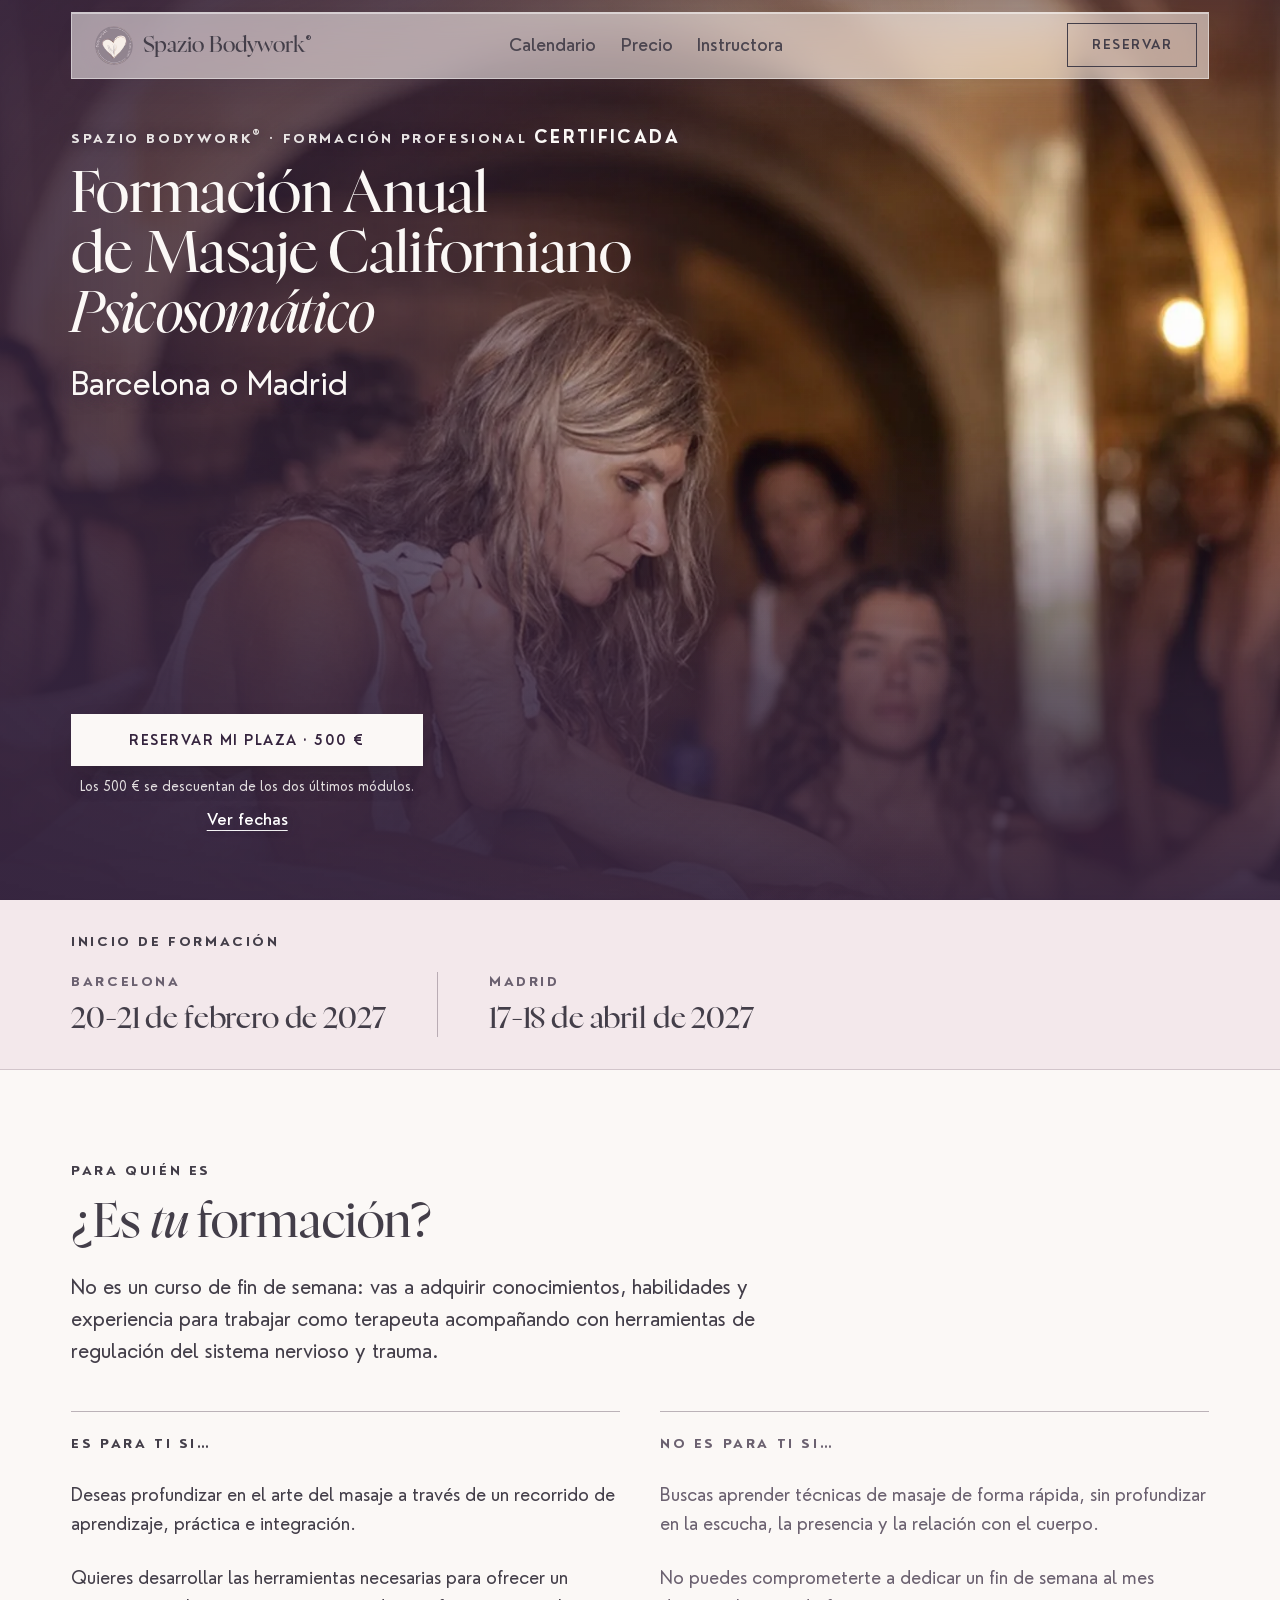
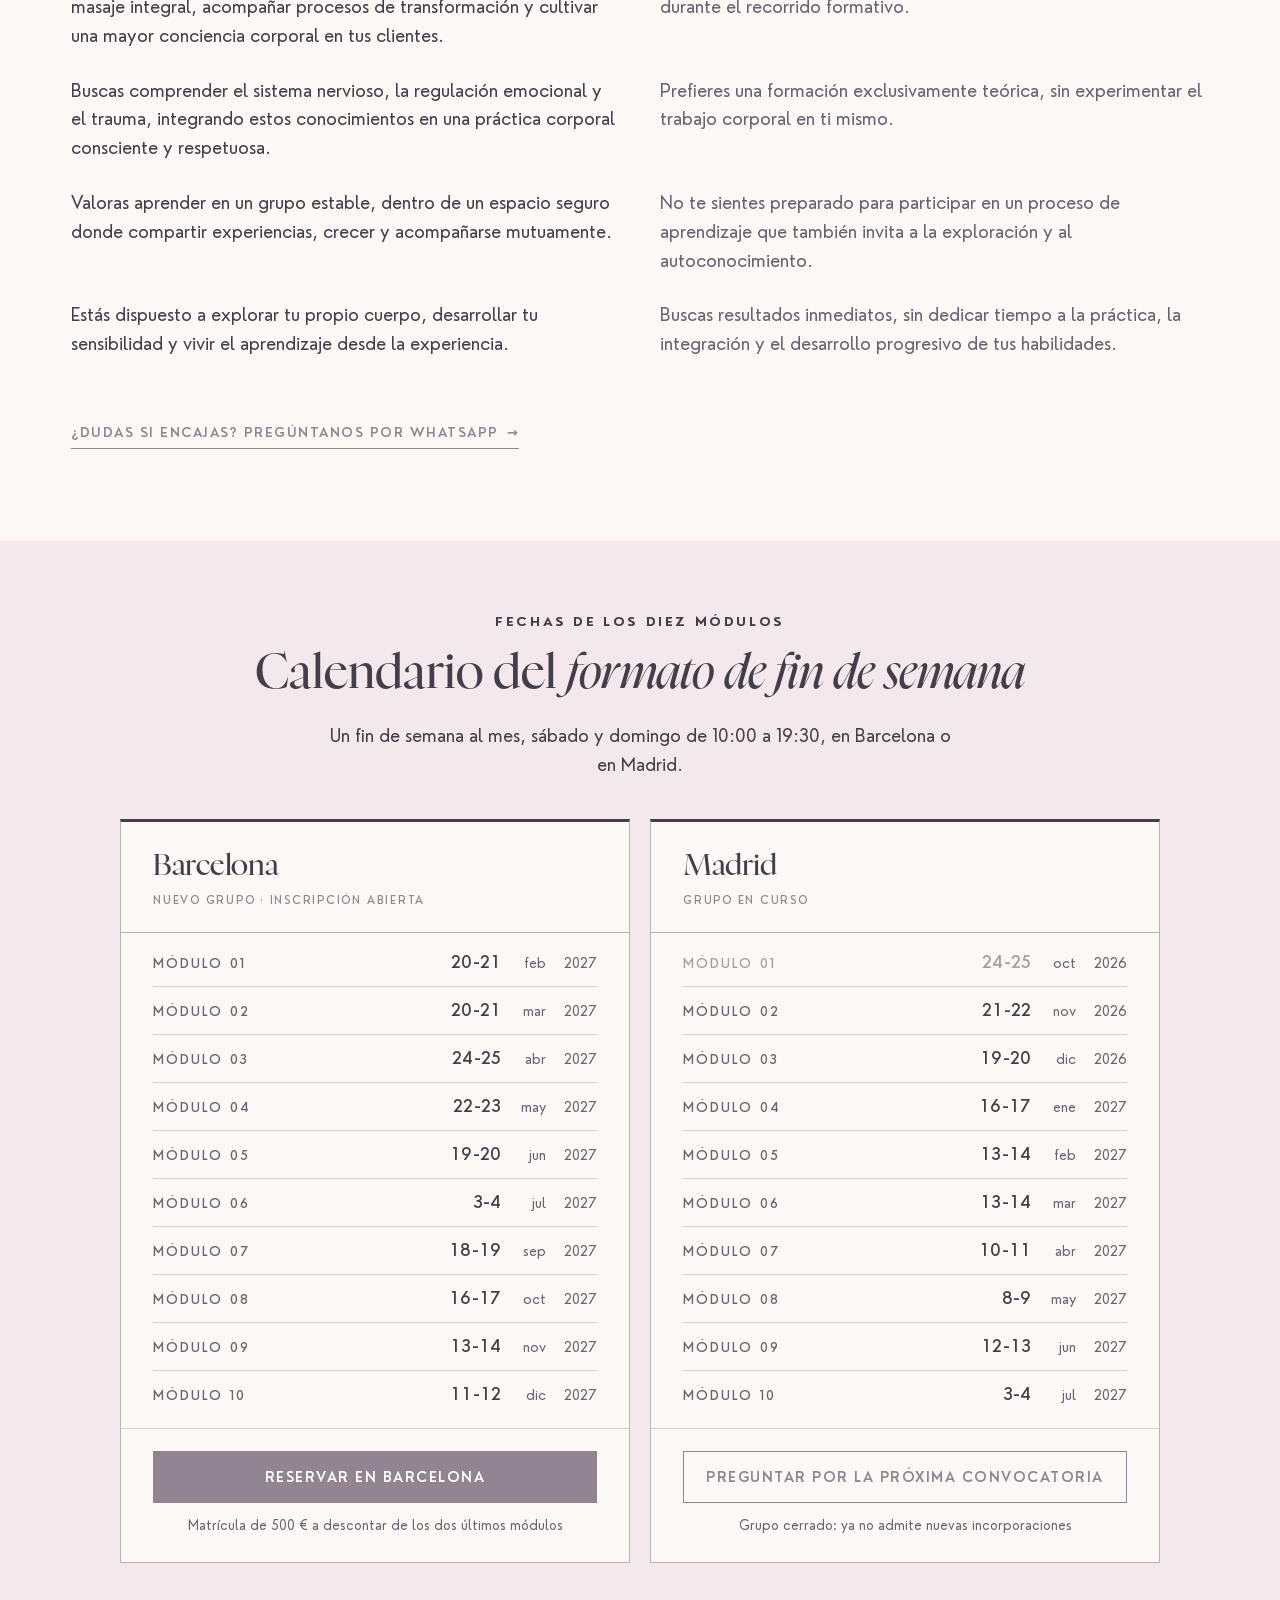
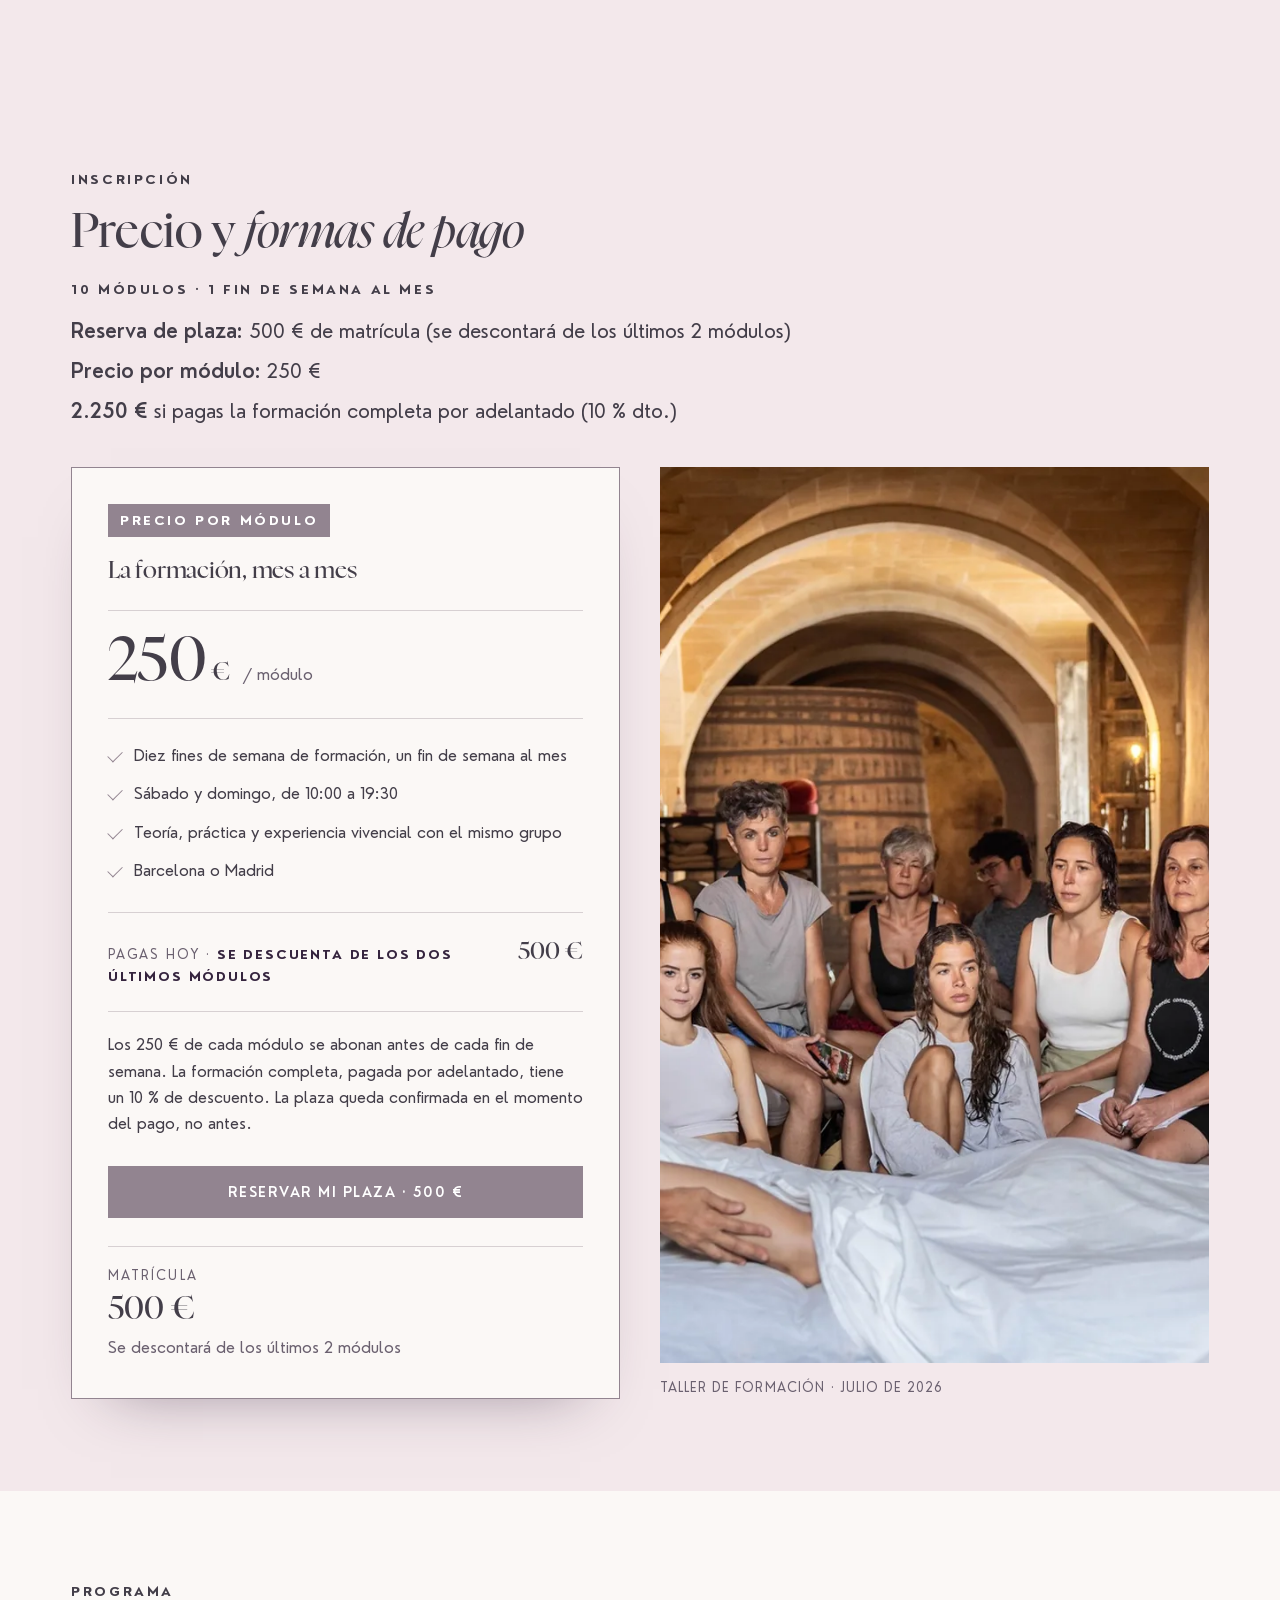
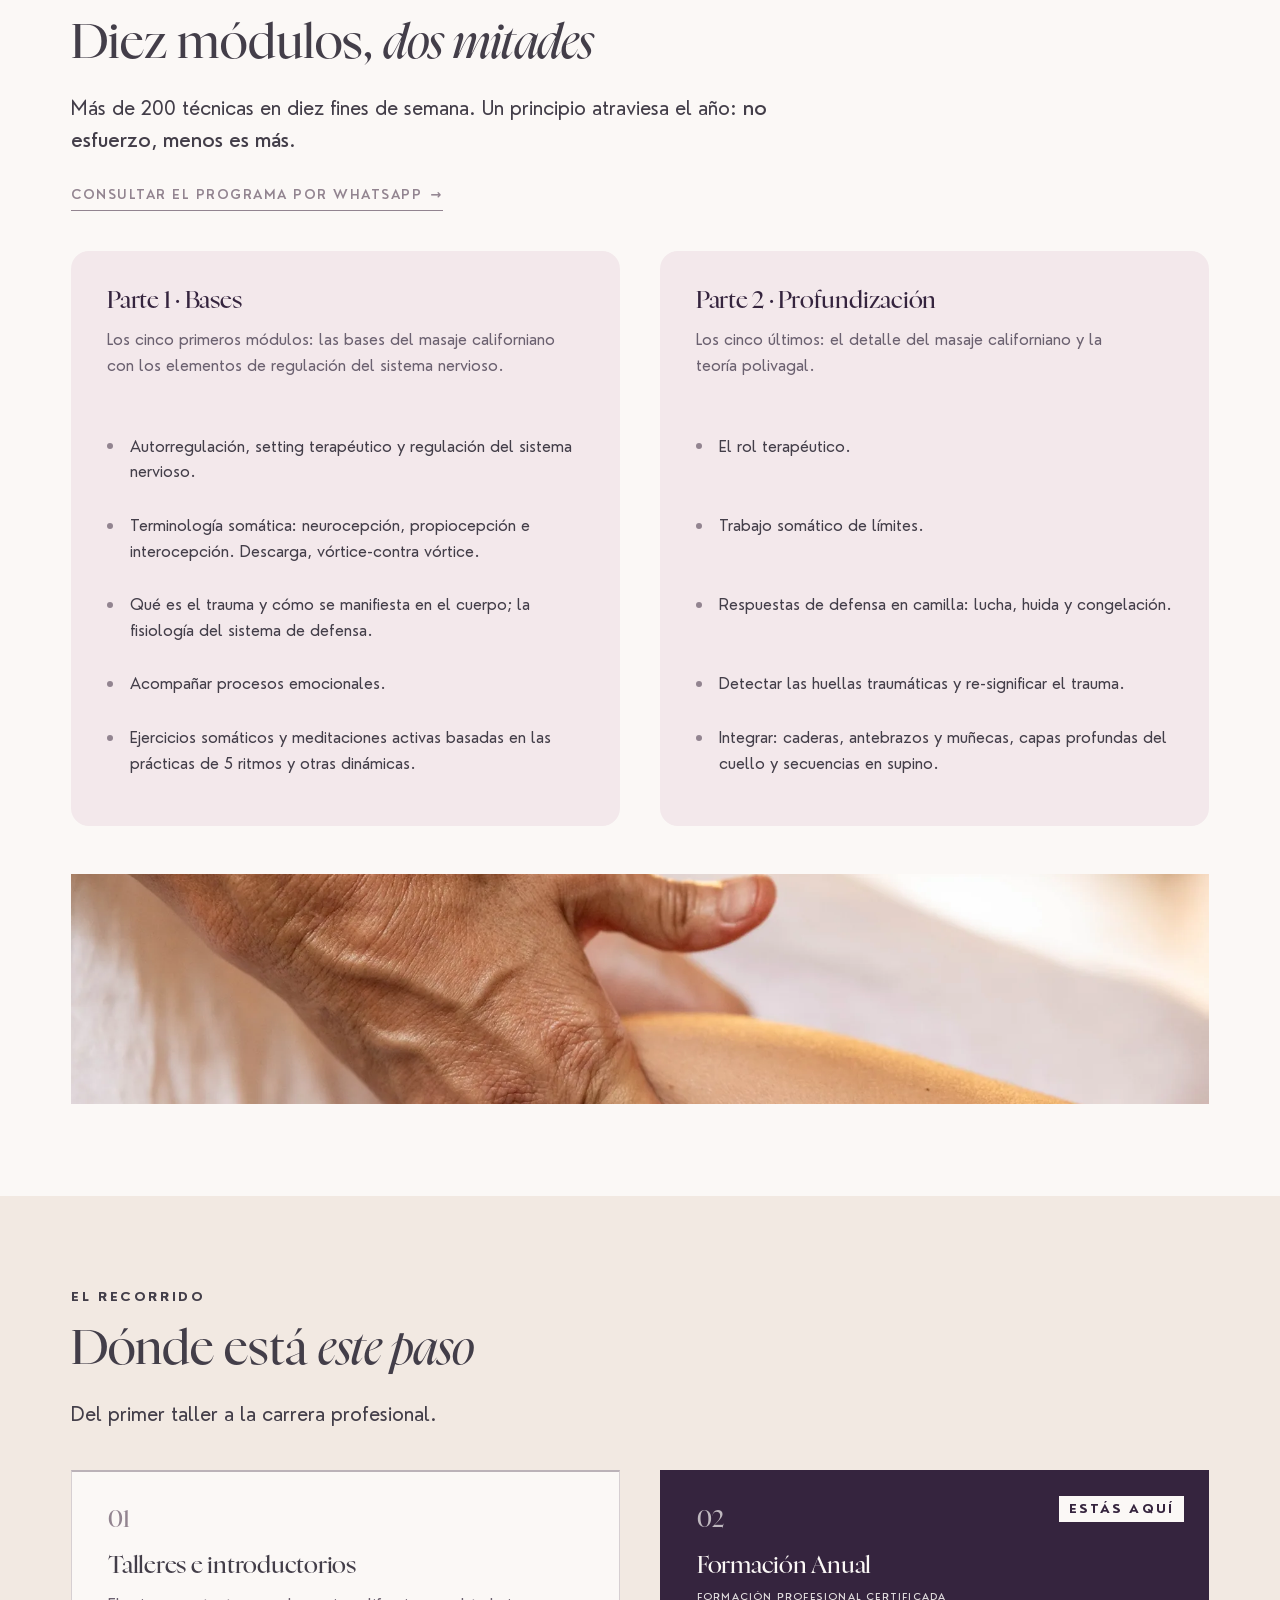
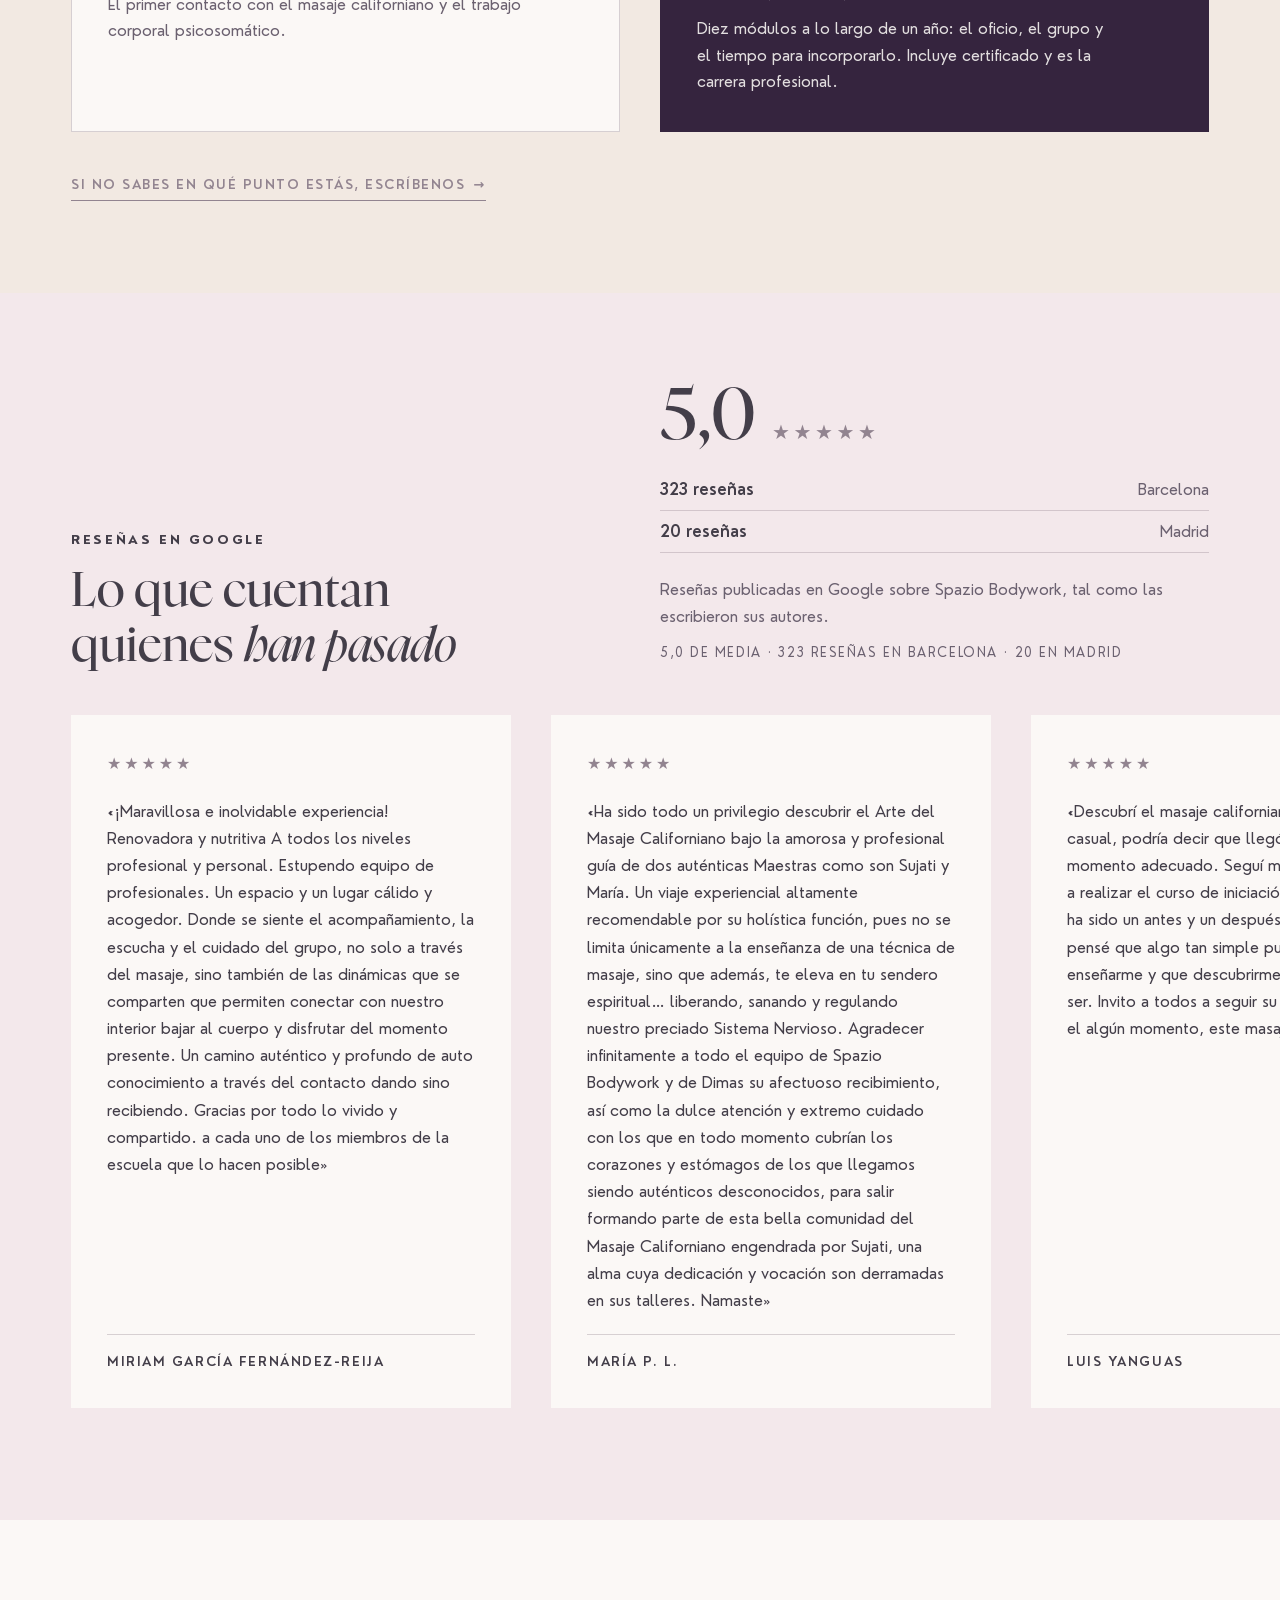
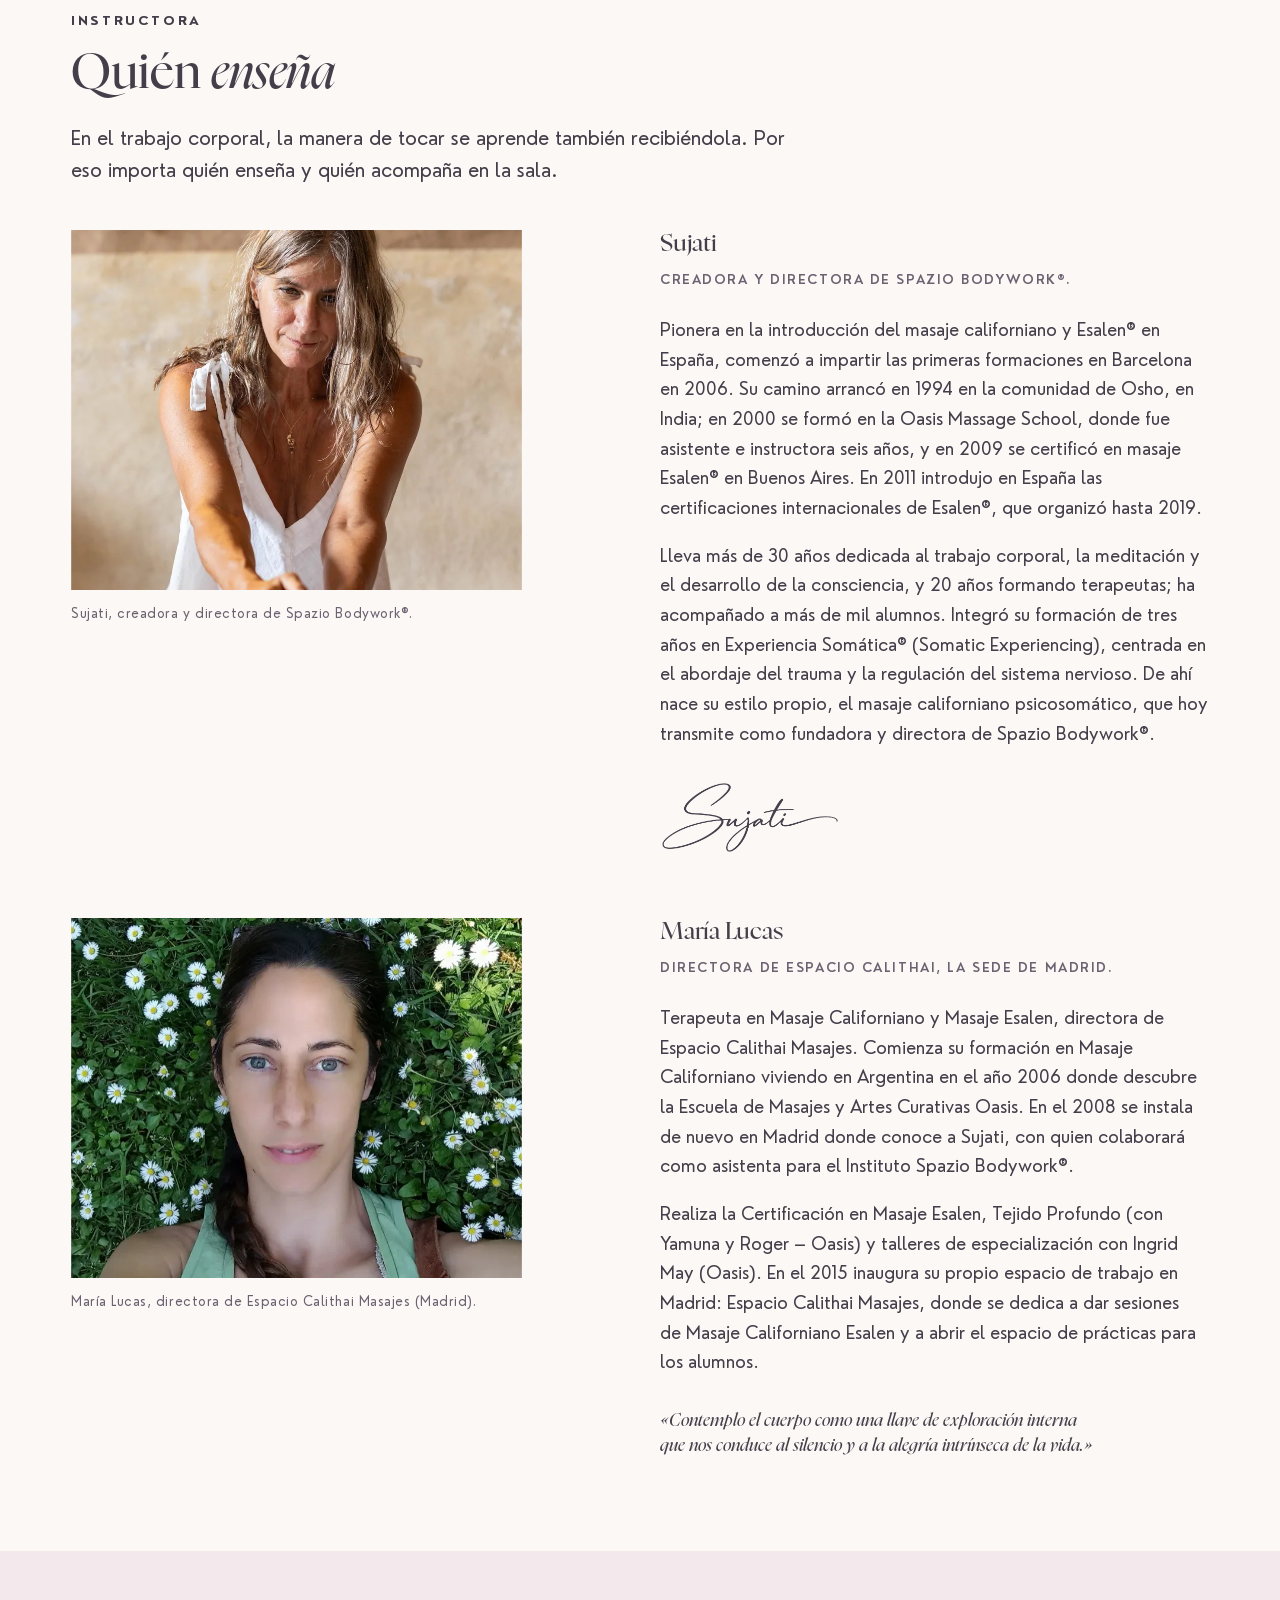
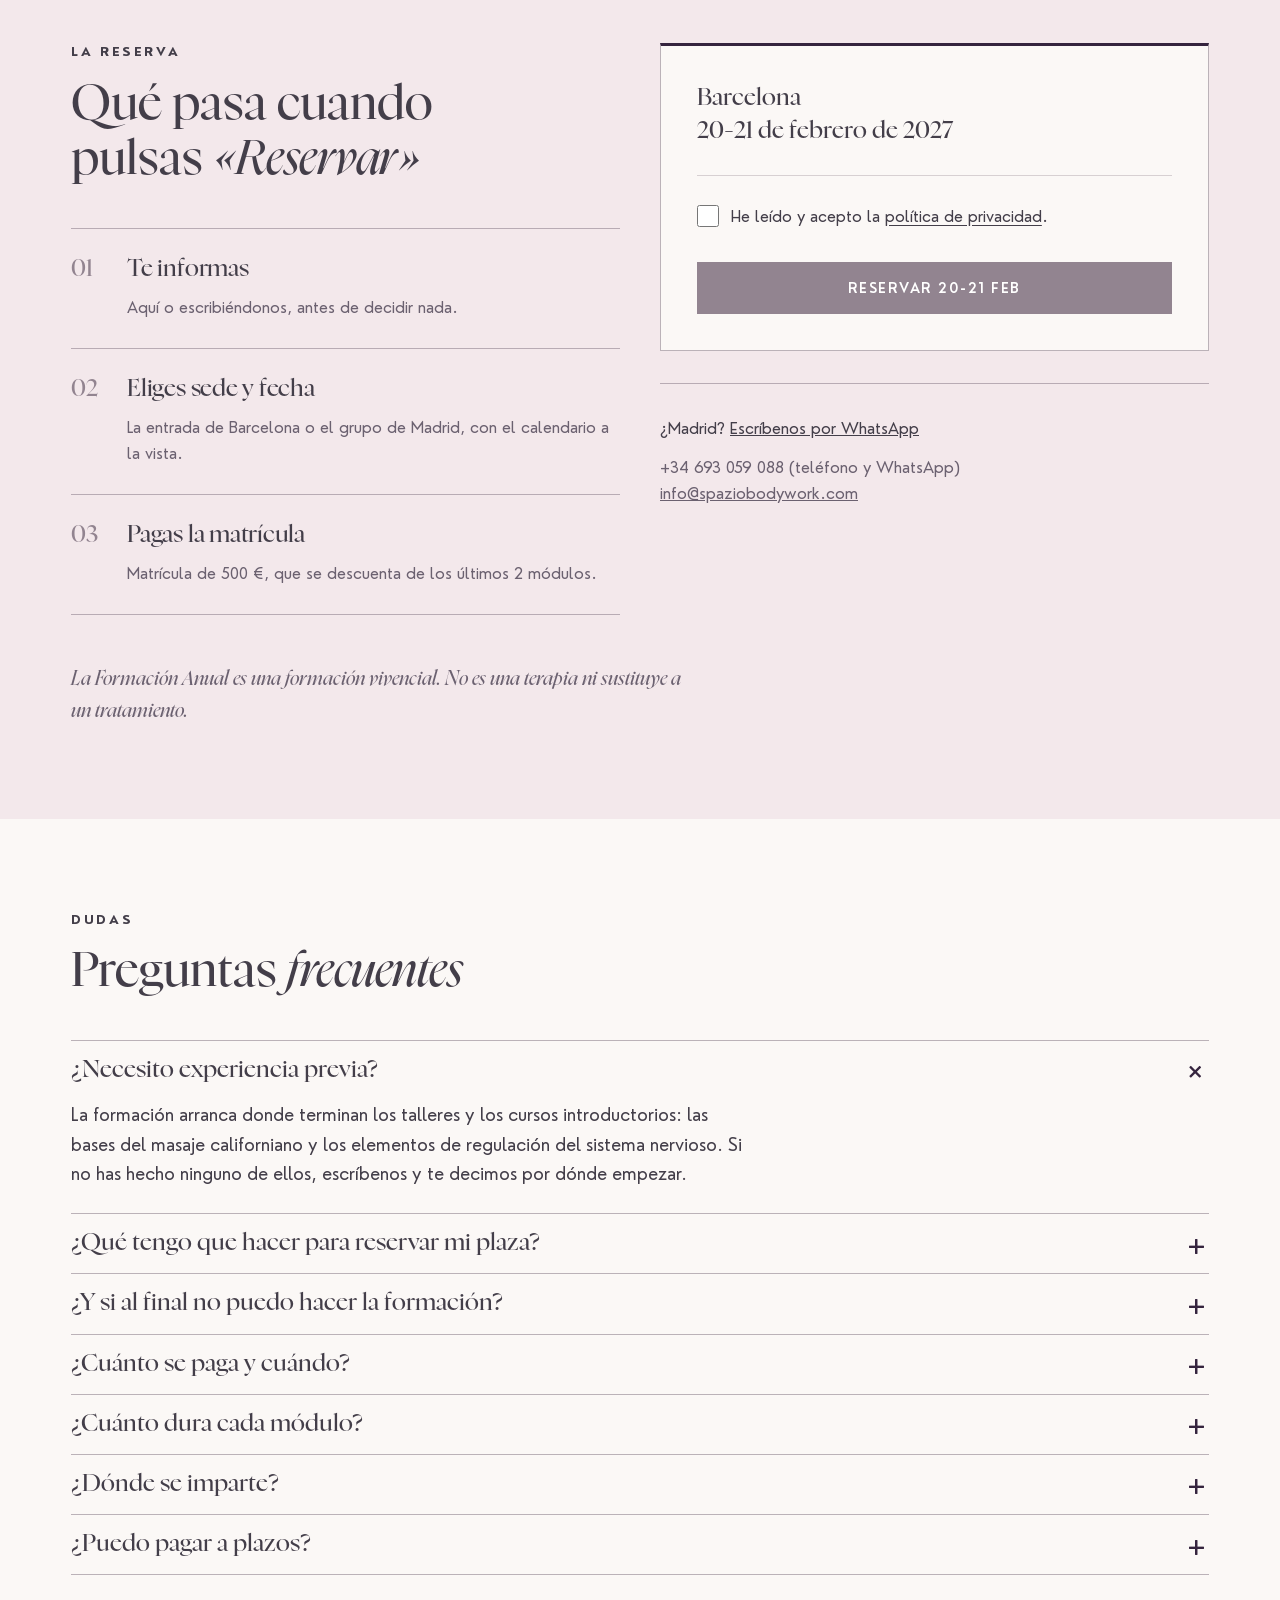
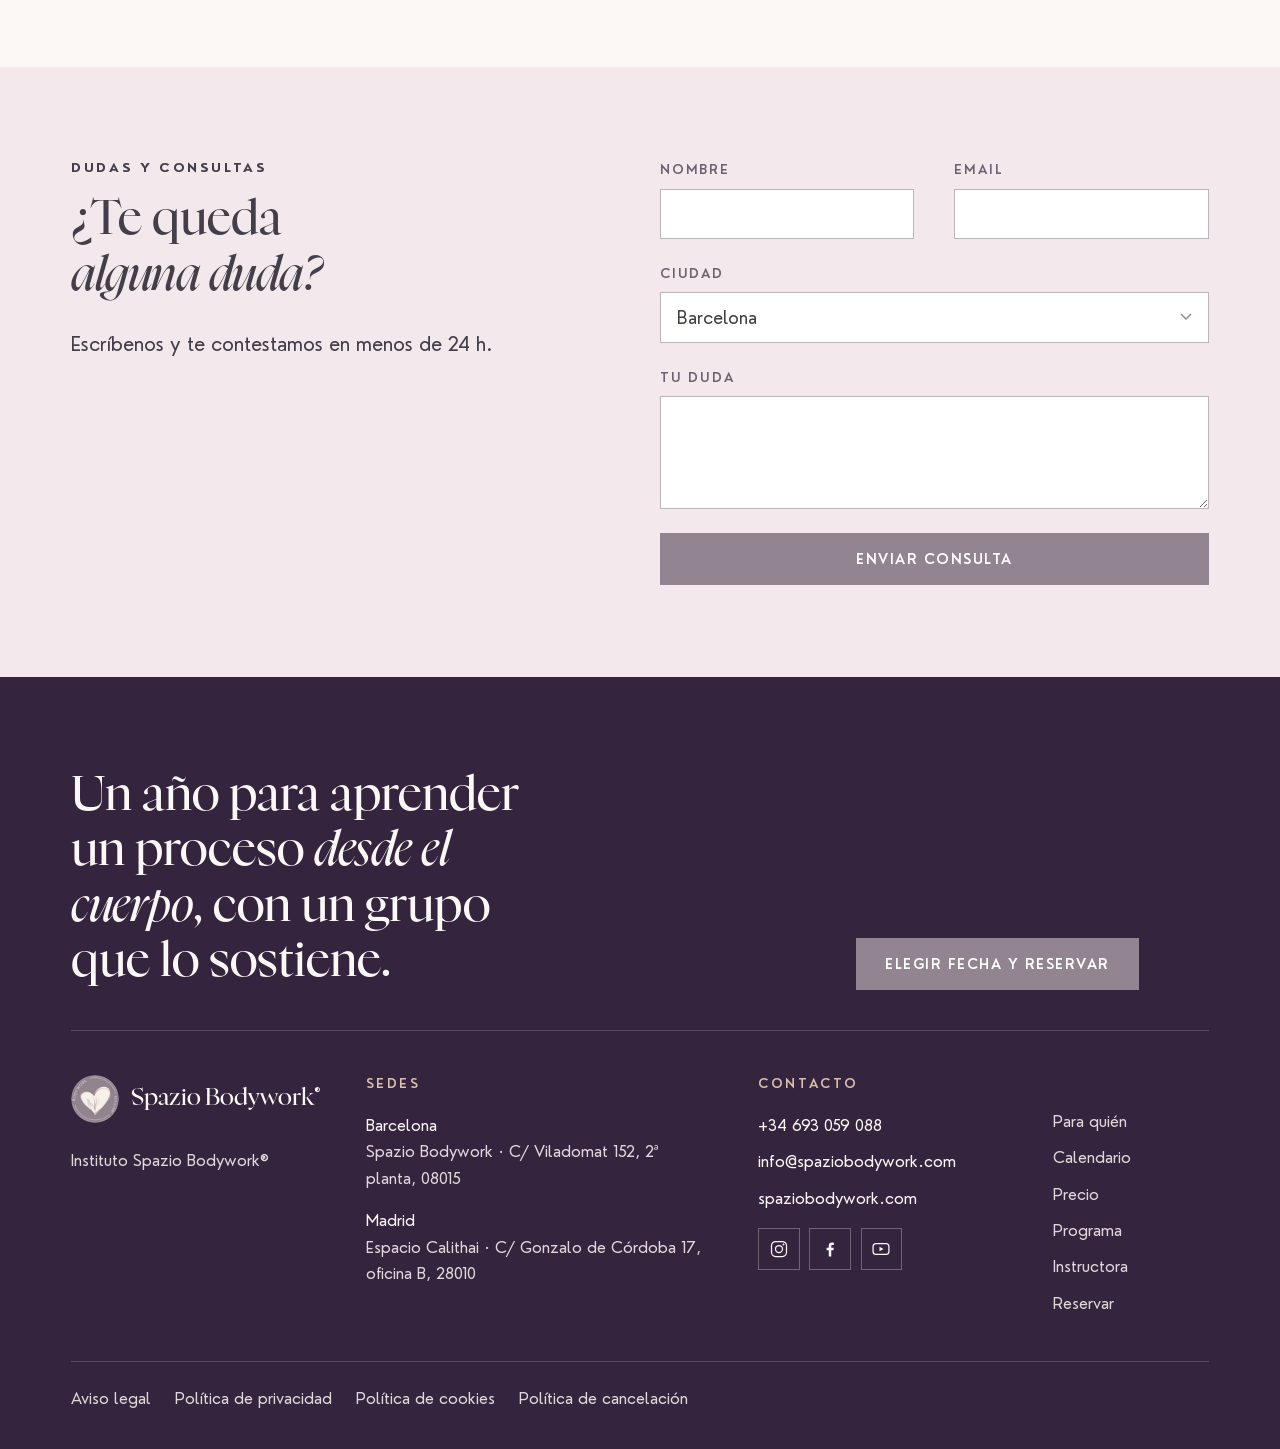
==== formacion-anual/index.html @ 6ab2d82c "Formacion Anual: boton, nota y enlace a la izquierda y mas juntos" ====
<!DOCTYPE html>
<html lang="es" data-sede="barcelona">
<head>
  <meta charset="utf-8">
  <meta name="viewport" content="width=device-width, initial-scale=1">
  <meta name="robots" content="noindex, nofollow">
  <title>Formación Anual de Masaje Californiano Psicosomático · Spazio Bodywork®</title>
  <meta name="description" content="Una formación de un año: diez módulos, un fin de semana al mes, para convertirte en practicante de trabajo corporal holístico. Barcelona y Madrid.">
  <!--
    MAQUETA · Landing «Formación Anual» · MLAB-428 · v2
    Arquitectura: dictamen de AURA del 30-10-2026 (9 bloques):
      ~/wiki/proyectos/spazio-bodywork/2026-10-30_dictamen-aura-landing-formacion-anual.md
    Copy: agy (Antigravity CLI, claude-opus-5-5-high) sobre brief de hechos verificados; sin datos inventados.
    Diseño: identidad de Spazio (styles.css, heredada de la landing de la Inmersión) + anual.css.

    Sin notas de revisión en la página: lo que falta cerrar con Sujati vive en REVISION.md y en
    ESTADO-CORRECCIONES-2026-11-10.md, fuera del HTML que lee el cliente.
  -->
  <link rel="stylesheet" href="fonts.css?v=45">
  <link rel="stylesheet" href="styles.css?v=47">
  <link rel="stylesheet" href="anual.css?v=98">
<script defer src="siteping-review.js?v=2"></script>
</head>
<body>

<!-- 00 · CABECERA -->
<header class="site-header">
  <a class="wordmark" href="#inicio"><img class="isotipo" src="img/isotipo-spazio.webp" width="256" height="256" alt=""><span>Spazio Bodywork<sup>®</sup></span></a>
  <nav class="site-nav" id="site-nav" aria-label="Secciones">
    <a href="#calendario">Calendario</a>
    <a href="#precio">Precio</a>
    <a href="#instructora">Instructora</a>
    <a class="nav-cta" href="#reserva">Reservar</a>
  </nav>
  <a class="btn btn--solid btn--sm" href="#reserva">Reservar</a>
  <button class="nav-toggle" type="button" aria-expanded="false" aria-controls="site-nav" aria-label="Abrir menú">
    <span></span><span></span><span></span>
  </button>
</header>

<main>

  <!-- BLOQUE 1 · HERO DE DECISIÓN -->
  <section class="hero" id="inicio" aria-labelledby="hero-title">
    <!-- Foto del reportaje de Farideh Diehl (taller de julio de 2026). Uso pendiente de licencia y permiso de imagen. -->
    <picture>
      <source media="(max-width: 899px)" srcset="img/hero-tall.webp">
      <img class="hero-img"
           src="img/hero-wide.webp"
           width="2400" height="1400"
           alt="Docente inclinada sobre una camilla, con las manos en la espalda de la persona que recibe, en una sala de piedra con luz cálida de ventana.">
    </picture>

    <div class="hero-content wrap">
      <div class="hero-top">
        <p class="eyebrow">Spazio Bodywork<sup>®</sup> · formación profesional <span class="eyebrow-big">certificada</span></p>
        <h1 id="hero-title">
          <span class="h1-a">Formación Anual <br>de Masaje Californiano <br><em>Psicosomático</em></span>
        </h1>
        <p class="hero-kicker">Barcelona o Madrid</p>
      </div>

      <div class="hero-action">
        <div class="hero-btns">
          <a class="btn btn--light" href="#reserva"><span>Reservar mi plaza · 500&nbsp;€</span> <span class="arrow" aria-hidden="true">→</span></a>
        </div>
        <p class="hero-btn-note">Los 500&nbsp;€ se descuentan de los dos últimos módulos.</p>
        <p class="hero-sec-link"><a href="#calendario">Ver fechas</a></p>
      </div>
    </div>
  </section>

  <!-- Franja de datos: lo que antes cargaba el hero, sobre papel y legible -->
  <div class="hero-data" id="datos">
    <div class="wrap">
      <p class="hd-rotulo">Inicio de formación</p>
      <p><span class="hd-k">Barcelona</span> <b class="hd-fecha">20-21 de febrero de 2027</b></p>
      <p><span class="hd-k">Madrid</span> <b class="hd-fecha">17-18 de abril de 2027</b></p>
      <p><a href="https://wa.me/34693059088?text=Hola%2C%20me%20interesa%20la%20Formaci%C3%B3n%20Anual" target="_blank" rel="noopener">WhatsApp · +34 693 059 088</a></p>
    </div>
  </div>

  <!-- BLOQUE 2 · PARA QUIÉN ES / PARA QUIÉN NO -->
  <section class="section questions" id="para-quien" aria-labelledby="fit-title">
    <div class="wrap">
      <div class="split">
        <div class="split-aside">
          <p class="label">Para quién es</p>
          <h2 id="fit-title">¿Es <em>tu</em> formación?</h2>
          <p class="answer">No es un curso de fin de semana: vas a adquirir conocimientos, habilidades y experiencia para trabajar como terapeuta acompañando con herramientas de regulación del sistema nervioso y trauma.</p>
        </div>
      </div>

      <div class="fit">
        <div class="fit-col fit-yes">
          <h3>Es para ti si…</h3>
          <ul class="fit-list">
            <li>Deseas profundizar en el arte del masaje a través de un recorrido de aprendizaje, práctica e integración.</li>
            <li>Quieres desarrollar las herramientas necesarias para ofrecer un masaje integral, acompañar procesos de transformación y cultivar una mayor conciencia corporal en tus clientes.</li>
            <li>Buscas comprender el sistema nervioso, la regulación emocional y el trauma, integrando estos conocimientos en una práctica corporal consciente y respetuosa.</li>
            <li>Valoras aprender en un grupo estable, dentro de un espacio seguro donde compartir experiencias, crecer y acompañarse mutuamente.</li>
            <li>Estás dispuesto a explorar tu propio cuerpo, desarrollar tu sensibilidad y vivir el aprendizaje desde la experiencia.</li>
          </ul>
        </div>
        <div class="fit-col fit-no">
          <h3>No es para ti si…</h3>
          <ul class="fit-list">
            <li>Buscas aprender técnicas de masaje de forma rápida, sin profundizar en la escucha, la presencia y la relación con el cuerpo.</li>
            <li>No puedes comprometerte a dedicar un fin de semana al mes durante el recorrido formativo.</li>
            <li>Prefieres una formación exclusivamente teórica, sin experimentar el trabajo corporal en ti mismo.</li>
            <li>No te sientes preparado para participar en un proceso de aprendizaje que también invita a la exploración y al autoconocimiento.</li>
            <li>Buscas resultados inmediatos, sin dedicar tiempo a la práctica, la integración y el desarrollo progresivo de tus habilidades.</li>
          </ul>
        </div>
      </div>

      <p class="more"><a class="link-arrow" href="https://wa.me/34693059088?text=Hola%2C%20tengo%20una%20duda%20sobre%20la%20Formaci%C3%B3n%20Anual" target="_blank" rel="noopener">¿Dudas si encajas? Pregúntanos por WhatsApp <span aria-hidden="true">→</span></a></p>
    </div>
  </section>

  <!-- BLOQUE 2c · CUÁNDO: las dos sedes a la vez, cada una con su tarjeta (guía de Héctor, 18-nov) -->
  <section class="section cuando" id="calendario" aria-label="Fechas y sedes">
    <div class="wrap">
      <header class="sec-head">
        <div class="sec-head-title">
          <p class="label">Fechas de los diez módulos</p>
          <h2>Calendario del <em>formato de fin de semana</em></h2>
        </div>
      </header>
      <p class="cuando-sub sec-sub">Un fin de semana al mes, sábado y domingo de 10:00 a 19:30, en Barcelona o en Madrid.</p>

      <div class="cities">
        <section class="cal-card" aria-label="Calendario de Barcelona">
          <div class="cal-card-head">
            <h3>Barcelona</h3>
            <span class="cal-status">Nuevo grupo · Inscripción abierta</span>
          </div>
          <ol class="cal-list">
            <li class="is-next"><span class="m">Módulo 01</span><time datetime="2027-02-20"><span class="d">20-21</span><span class="mo">feb</span><span class="yr">2027</span></time></li>
            <li><span class="m">Módulo 02</span><time datetime="2027-03-20"><span class="d">20-21</span><span class="mo">mar</span><span class="yr">2027</span></time></li>
            <li><span class="m">Módulo 03</span><time datetime="2027-04-24"><span class="d">24-25</span><span class="mo">abr</span><span class="yr">2027</span></time></li>
            <li><span class="m">Módulo 04</span><time datetime="2027-05-22"><span class="d">22-23</span><span class="mo">may</span><span class="yr">2027</span></time></li>
            <li><span class="m">Módulo 05</span><time datetime="2027-06-19"><span class="d">19-20</span><span class="mo">jun</span><span class="yr">2027</span></time></li>
            <li><span class="m">Módulo 06</span><time datetime="2027-07-03"><span class="d">3-4</span><span class="mo">jul</span><span class="yr">2027</span></time></li>
            <li><span class="m">Módulo 07</span><time datetime="2027-09-18"><span class="d">18-19</span><span class="mo">sep</span><span class="yr">2027</span></time></li>
            <li><span class="m">Módulo 08</span><time datetime="2027-10-16"><span class="d">16-17</span><span class="mo">oct</span><span class="yr">2027</span></time></li>
            <li><span class="m">Módulo 09</span><time datetime="2027-11-13"><span class="d">13-14</span><span class="mo">nov</span><span class="yr">2027</span></time></li>
            <li><span class="m">Módulo 10</span><time datetime="2027-12-11"><span class="d">11-12</span><span class="mo">dic</span><span class="yr">2027</span></time></li>
          </ol>
          <div class="cal-foot">
            <a class="btn btn--solid btn--block" href="#reserva">Reservar en Barcelona</a>
            <p class="cal-note">Matrícula de 500&nbsp;€ a descontar de los dos últimos módulos</p>
          </div>
        </section>

        <section class="cal-card" aria-label="Calendario de Madrid">
          <div class="cal-card-head">
            <h3>Madrid</h3>
            <span class="cal-status">Grupo en curso</span>
          </div>
          <ol class="cal-list">
            <li class="is-past"><span class="m">Módulo 01</span><time datetime="2026-10-24"><span class="d">24-25</span><span class="mo">oct</span><span class="yr">2026</span></time></li>
            <li class="is-next"><span class="m">Módulo 02</span><time datetime="2026-11-21"><span class="d">21-22</span><span class="mo">nov</span><span class="yr">2026</span></time></li>
            <li><span class="m">Módulo 03</span><time datetime="2026-12-19"><span class="d">19-20</span><span class="mo">dic</span><span class="yr">2026</span></time></li>
            <li><span class="m">Módulo 04</span><time datetime="2027-01-16"><span class="d">16-17</span><span class="mo">ene</span><span class="yr">2027</span></time></li>
            <li><span class="m">Módulo 05</span><time datetime="2027-02-13"><span class="d">13-14</span><span class="mo">feb</span><span class="yr">2027</span></time></li>
            <li><span class="m">Módulo 06</span><time datetime="2027-03-13"><span class="d">13-14</span><span class="mo">mar</span><span class="yr">2027</span></time></li>
            <li><span class="m">Módulo 07</span><time datetime="2027-04-10"><span class="d">10-11</span><span class="mo">abr</span><span class="yr">2027</span></time></li>
            <li><span class="m">Módulo 08</span><time datetime="2027-05-08"><span class="d">8-9</span><span class="mo">may</span><span class="yr">2027</span></time></li>
            <li><span class="m">Módulo 09</span><time datetime="2027-06-12"><span class="d">12-13</span><span class="mo">jun</span><span class="yr">2027</span></time></li>
            <li><span class="m">Módulo 10</span><time datetime="2027-07-03"><span class="d">3-4</span><span class="mo">jul</span><span class="yr">2027</span></time></li>
          </ol>
          <div class="cal-foot">
            <a class="btn btn--outline btn--block" href="https://wa.me/34693059088?text=Hola%2C%20quiero%20informaci%C3%B3n%20sobre%20la%20pr%C3%B3xima%20convocatoria%20de%20la%20Formaci%C3%B3n%20Anual%20en%20Madrid" target="_blank" rel="noopener">Preguntar por la próxima convocatoria</a>
            <p class="cal-note">Grupo cerrado: ya no admite nuevas incorporaciones</p>
          </div>
        </section>
      </div>
    </div>
  </section>

  <!-- BLOQUE 4 · PRECIO Y FORMAS DE PAGO -->
  <section class="section pricing bg-paper" id="precio" aria-labelledby="price-title">
    <div class="wrap">
      <header class="sec-head">
        <div class="sec-head-title">
          <p class="label">Inscripción</p>
          <h2 id="price-title">Precio y <em>formas de pago</em></h2>
        </div>
        <div class="sec-sub">
          <p class="caps caps--pricing"><span>10 módulos · 1 fin de semana al mes</span></p>
          <ul class="price-lines">
            <li><b>Reserva de plaza:</b> 500 € de matrícula (se descontará de los últimos 2 módulos)</li>
            <li><b>Precio por módulo:</b> 250 €</li>
            <li><b>2.250 €</b> si pagas la formación completa por adelantado (10 % dto.)</li>
          </ul>
        </div>
      </header>

      <div class="price-layout">
        <ul class="cards cards--price cards--single">
          <li class="price-card price-card--featured">
            <p class="tag">Precio por módulo</p>
            <h3>La formación, mes a mes</h3>
            <p class="pc-price"><strong>250</strong><span class="cur">€</span> <span class="per">/ módulo</span></p>
            <ul class="checks">
              <li>Diez fines de semana de formación, un fin de semana al mes</li>
              <li>Sábado y domingo, de 10:00 a 19:30</li>
              <li>Teoría, práctica y experiencia vivencial con el mismo grupo</li>
              <li>Barcelona o Madrid</li>
            </ul>
            <dl class="pc-break">
              <div><dt>Pagas hoy · <b>se descuenta de los dos últimos módulos</b></dt><dd>500&nbsp;€</dd></div>
            </dl>
            <p class="pc-pay">Los 250 € de cada módulo se abonan antes de cada fin de semana. La formación completa, pagada por adelantado, tiene un 10 % de descuento. La plaza queda confirmada en el momento del pago, no antes.</p>
            <a class="btn btn--solid btn--block" href="#reserva"><span>Reservar mi plaza · 500&nbsp;€</span> <span class="arrow" aria-hidden="true">→</span></a>
            <div class="pc-matricula">
              <p class="pm-label">Matrícula</p>
              <p class="pm-amount">500&nbsp;€</p>
              <p class="pm-note">Se descontará de los últimos 2 módulos</p>
            </div>
          </li>
        </ul>

        <figure class="price-photo">
          <img src="img/aula.webp" width="1800" height="1013" loading="lazy"
               alt="Sala de piedra con arcos y varias camillas; una instructora trabaja mientras el grupo observa.">
          <figcaption>Taller de formación · julio de 2026</figcaption>
        </figure>
      </div>
    </div>
  </section>

  <!-- BLOQUE 5 · PROGRAMA: LOS DIEZ MÓDULOS -->
  <section class="section days" id="programa" aria-labelledby="prog-title">
    <div class="wrap">
      <header class="sec-head">
        <div class="sec-head-title">
          <p class="label">Programa</p>
          <h2 id="prog-title">Diez módulos, <em>dos mitades</em></h2>
        </div>
        <div class="sec-sub">
          <p class="program-lead">Más de 200 técnicas en diez fines de semana. Un principio atraviesa el año: <b>no esfuerzo, menos es más</b>.</p>
          <p class="more"><a class="link-arrow" href="https://wa.me/34693059088?text=Hola%2C%20quiero%20el%20programa%20de%20la%20Formaci%C3%B3n%20Anual" target="_blank" rel="noopener">Consultar el programa por WhatsApp <span aria-hidden="true">→</span></a></p>
        </div>
      </header>

      <div class="program">
        <div class="program-half">
          <h3>Parte 1 · Bases</h3>
          <p>Los cinco primeros módulos: las bases del masaje californiano con los elementos de regulación del sistema nervioso.</p>
          <ul class="mod-list">
            <li><span>Autorregulación, setting terapéutico y regulación del sistema nervioso.</span></li>
            <li><span>Terminología somática: neurocepción, propiocepción e interocepción. Descarga, vórtice-contra vórtice.</span></li>
            <li><span>Qué es el trauma y cómo se manifiesta en el cuerpo; la fisiología del sistema de defensa.</span></li>
            <li><span>Acompañar procesos emocionales.</span></li>
            <li><span>Ejercicios somáticos y meditaciones activas basadas en las prácticas de 5 ritmos y otras dinámicas.</span></li>
          </ul>
        </div>
        <div class="program-half">
          <h3>Parte 2 · Profundización</h3>
          <p>Los cinco últimos: el detalle del masaje californiano y la teoría polivagal.</p>
          <ul class="mod-list">
            <li><span>El rol terapéutico.</span></li>
            <li><span>Trabajo somático de límites.</span></li>
            <li><span>Respuestas de defensa en camilla: lucha, huida y congelación.</span></li>
            <li><span>Detectar las huellas traumáticas y re-significar el trauma.</span></li>
            <li><span>Integrar: caderas, antebrazos y muñecas, capas profundas del cuello y secuencias en supino.</span></li>
          </ul>
        </div>
      </div>

      <figure class="band-photo band-photo--programa">
        <img src="img/programa.webp" width="1800" height="1013" loading="lazy"
             alt="Detalle de la práctica: una mano sostiene un brazo sobre la camilla, con el fondo desenfocado.">
      </figure>
    </div>
  </section>

  <!-- BLOQUE 6 · LA ESCALERA -->
  <section class="section band ladder" aria-labelledby="ladder-title">
    <div class="wrap">
      <header class="sec-head">
        <div class="sec-head-title">
          <p class="label">El recorrido</p>
          <h2 id="ladder-title">Dónde está <em>este paso</em></h2>
        </div>
        <p class="sec-sub">Del primer taller a la carrera profesional.</p>
      </header>

      <ol class="steps">
        <li>
          <h3>Talleres e introductorios</h3>
          <p>El primer contacto con el masaje californiano y el trabajo corporal psicosomático.</p>
        </li>
        <li class="is-here">
          <span class="here-tag">Estás aquí</span>
          <h3>Formación Anual</h3>
          <p class="step-cert">Formación profesional certificada</p>
          <p>Diez módulos a lo largo de un año: el oficio, el grupo y el tiempo para incorporarlo. Incluye certificado y es la carrera profesional.</p>
        </li>
      </ol>
      <p class="more"><a class="link-arrow" href="https://wa.me/34693059088?text=Hola%2C%20no%20s%C3%A9%20en%20qu%C3%A9%20punto%20del%20recorrido%20estoy" target="_blank" rel="noopener">Si no sabes en qué punto estás, escríbenos <span aria-hidden="true">→</span></a></p>
    </div>
  </section>

  <!-- BLOQUE 7 · PRUEBA -->
  <section class="section reviews" aria-labelledby="reviews-title">
    <div class="wrap">
      <header class="sec-head reviews-head">
        <div class="sec-head-title">
          <p class="label">Reseñas en Google</p>
          <h2 id="reviews-title">Lo que cuentan quienes <em>han pasado</em></h2>
        </div>
        <div class="reviews-score">
          <p class="score"><span class="score-num">5,0</span> <span class="stars" aria-label="5 de 5 estrellas">★★★★★</span></p>
          <ul class="score-list">
            <li><span>323 reseñas</span> Barcelona</li>
            <li><span>20 reseñas</span> Madrid</li>
          </ul>
          <div class="reviews-note">
            <p>Reseñas publicadas en Google sobre Spazio Bodywork, tal como las escribieron sus autores.</p>
            <p class="reviews-score-line">5,0 de media · 323 reseñas en Barcelona · 20 en Madrid</p>
          </div>
        </div>
      </header>

    <ul class="reviews-track" aria-label="Reseñas de alumnas y alumnos">
      
      <li class="review">
        <span class="stars" aria-label="5 de 5 estrellas">★★★★★</span>
        <p class="review-text">«¡Maravillosa e inolvidable experiencia! Renovadora y nutritiva A todos los niveles profesional y personal. Estupendo equipo de profesionales. Un espacio y un lugar cálido y acogedor. Donde se siente el acompañamiento, la escucha y el cuidado del grupo, no solo a través del masaje, sino también de las dinámicas que se comparten que permiten conectar con nuestro interior bajar al cuerpo y disfrutar del momento presente. Un camino auténtico y profundo de auto conocimiento a través del contacto dando sino recibiendo. Gracias por todo lo vivido y compartido. a cada uno de los miembros de la escuela que lo hacen posible️»</p>
        <p class="review-author">Miriam García Fernández-Reija</p>
      </li>
      <li class="review">
        <span class="stars" aria-label="5 de 5 estrellas">★★★★★</span>
        <p class="review-text">«Ha sido todo un privilegio descubrir el Arte del Masaje Californiano bajo la amorosa y profesional guía de dos auténticas Maestras como son Sujati y María. Un viaje experiencial altamente recomendable por su holística función, pues no se limita únicamente a la enseñanza de una técnica de masaje, sino que además, te eleva en tu sendero espiritual… liberando, sanando y regulando nuestro preciado Sistema Nervioso. Agradecer infinitamente a todo el equipo de Spazio Bodywork y de Dimas su afectuoso recibimiento, así como la dulce atención y extremo cuidado con los que en todo momento cubrían los corazones y estómagos de los que llegamos siendo auténticos desconocidos, para salir formando parte de esta bella comunidad del Masaje Californiano engendrada por Sujati, una alma cuya dedicación y vocación son derramadas en sus talleres. Namaste»</p>
        <p class="review-author">María P. L.</p>
      </li>
      <li class="review">
        <span class="stars" aria-label="5 de 5 estrellas">★★★★★</span>
        <p class="review-text">«Descubrí el masaje californiano de una manera casual, podría decir que llegó a mi vida en el momento adecuado. Seguí mi intuición y me lance a realizar el curso de iniciación. Puedo afirmar que ha sido un antes y un después en mi vida. Jamás pensé que algo tan simple pudiera tener tanto que enseñarme y que descubrirme sobre mi verdadero ser. Invito a todos a seguir su intuición y probar, si el algún momento, este masaje llega a tu vida.»</p>
        <p class="review-author">Luis Yanguas</p>
      </li>
      <li class="review">
        <span class="stars" aria-label="5 de 5 estrellas">★★★★★</span>
        <p class="review-text">«Nunca había contactado con el masaje Californiano y esta experiencia en Mallorca ha sido para mi de profunda transformación, un viaje hacia mi parte mas afectiva, compasiva y humana. Ha merecido la pena!!! El entorno, la sala, el contacto, la presencia, la atención cuidadosa, el respeto hacia mi propio cuerpo y el de los demás… Maravilloso!!! Gracias infinitas a Sujati y a todo el equipo por vuestra calidad humana y profesional. Hasta pronto!!!»</p>
        <p class="review-author">Eva Spreafico</p>
      </li>
      <li class="review review--more">
        <a class="link-arrow" href="https://www.google.com/maps/search/?api=1&amp;query=Instituto+Spazio+Bodywork+Barcelona" target="_blank" rel="noopener">Leer todas las reseñas en Google <span aria-hidden="true">→</span></a>
      </li>
    </ul>
    </div>
  </section>

  <!-- BLOQUE 8 · QUIÉN ENSEÑA -->
  <section class="section teacher" id="instructora" aria-labelledby="teacher-title">
    <div class="wrap">
    <header class="sec-head">
      <div class="sec-head-title">
        <p class="label">Instructora</p>
        <h2 id="teacher-title">Quién <em>enseña</em></h2>
      </div>
      <p class="sec-sub teacher-intro">En el trabajo corporal, la manera de tocar se aprende también recibiéndola. Por eso importa quién enseña y quién acompaña en la sala.</p>
    </header>

    <div class="teacher-grid">
      <figure class="teacher-photo">
        <img src="img/sujati-alt.webp"
             width="900" height="1125" loading="lazy"
             alt="Sujati trabajando sobre la camilla, mirando a cámara, con el pelo recogido y una prenda blanca.">
        <figcaption>Sujati, creadora y directora de Spazio Bodywork®.</figcaption>
      </figure>
      <div class="teacher-text">
        <div class="person">
          <h3>Sujati</h3>
          <p class="role">Creadora y directora de Spazio Bodywork®.</p>
          <p>Pionera en la introducción del masaje californiano y Esalen® en España, comenzó a impartir las primeras formaciones en Barcelona en 2006. Su camino arrancó en 1994 en la comunidad de Osho, en India; en 2000 se formó en la Oasis Massage School, donde fue asistente e instructora seis años, y en 2009 se certificó en masaje Esalen® en Buenos Aires. En 2011 introdujo en España las certificaciones internacionales de Esalen®, que organizó hasta 2019.</p>
          <p>Lleva más de 30 años dedicada al trabajo corporal, la meditación y el desarrollo de la consciencia, y 20 años formando terapeutas; ha acompañado a más de mil alumnos. Integró su formación de tres años en Experiencia Somática® (Somatic Experiencing), centrada en el abordaje del trauma y la regulación del sistema nervioso. De ahí nace su estilo propio, el masaje californiano psicosomático, que hoy transmite como fundadora y directora de Spazio Bodywork®.</p>
          <figure class="signature">
            <img src="img/sujati-signature-plum.png" width="1394" height="567" loading="lazy" alt="Firma de Sujati.">
          </figure>
        </div>
      </div>
    </div>

    <div class="teacher-grid teacher-grid--alt">
      <figure class="teacher-photo teacher-photo--alt">
        <img src="img/maria-lucas.webp" width="1000" height="608" loading="lazy"
             alt="Retrato de María Lucas tumbada sobre la hierba entre margaritas, mirando a cámara.">
        <figcaption>María Lucas, directora de Espacio Calithai Masajes (Madrid).</figcaption>
      </figure>
      <div class="teacher-text">
        <div class="person">
          <h3>María Lucas</h3>
          <p class="role">Directora de Espacio Calithai, la sede de Madrid.</p>
          <p>Terapeuta en Masaje Californiano y Masaje Esalen, directora de Espacio Calithai Masajes. Comienza su formación en Masaje Californiano viviendo en Argentina en el año 2006 donde descubre la Escuela de Masajes y Artes Curativas Oasis. En el 2008 se instala de nuevo en Madrid donde conoce a Sujati, con quien colaborará como asistenta para el Instituto Spazio Bodywork®.</p>
          <p>Realiza la Certificación en Masaje Esalen, Tejido Profundo (con Yamuna y Roger – Oasis) y talleres de especialización con Ingrid May (Oasis). En el 2015 inaugura su propio espacio de trabajo en Madrid: Espacio Calithai Masajes, donde se dedica a dar sesiones de Masaje Californiano Esalen y a abrir el espacio de prácticas para los alumnos.</p>
          <blockquote class="person-quote"><p>«Contemplo el cuerpo como una llave de exploración interna que nos conduce al silencio y a la alegría intrínseca de la vida.»</p></blockquote>
        </div>
      </div>
    </div>
    </div>
  </section>

  <!-- BLOQUE 9 · LA RESERVA -->
  <section class="section dudas reserva-sec" id="reserva" aria-labelledby="reserva-title">
    <div class="wrap">
      <div class="reserva-grid">
      <div class="reserva-intro">
      <header class="sec-head">
        <div class="sec-head-title">
          <p class="label">La reserva</p>
          <h2 id="reserva-title">Qué pasa cuando pulsas <em>«Reservar»</em></h2>
        </div>
      </header>

      <ol class="steps steps--3">
        <li>
          <h3>Te informas</h3>
          <p>Aquí o escribiéndonos, antes de decidir nada.</p>
        </li>
        <li>
          <h3>Eliges sede y fecha</h3>
          <p>La entrada de Barcelona o el grupo de Madrid, con el calendario a la vista.</p>
        </li>
        <li>
          <h3>Pagas la matrícula</h3>
          <p>Matrícula de 500&nbsp;€, que se descuenta de los últimos 2 módulos.</p>
        </li>
      </ol>
      </div>

      <div class="booking">
        <div class="booking-card" id="form-reserva">
          <p class="booking-sel" id="booking-sel">Barcelona
20-21 de febrero de 2027</p>
          <p class="consent"><label><input type="checkbox" required> <span>He leído y acepto la <a href="https://spaziobodywork.com/politicas-de-privacidad/" target="_blank" rel="noopener">política de privacidad</a>.</span></label></p>
          <ul class="book-btns">
            <li><button class="btn btn--solid btn--block js-reserva" type="button" data-sede="Barcelona" data-fecha="20-21 de febrero de 2027" data-lugar="Spazio Bodywork · C/ Viladomat 152, 2ª planta" data-imparte="Sujati">Reservar 20-21 feb</button></li>
          </ul>
        </div>
        <div class="booking-aside">
          <p class="book-alt">¿Madrid? <a href="https://wa.me/34693059088?text=Hola%2C%20me%20interesa%20la%20Formaci%C3%B3n%20Anual%20en%20Madrid" target="_blank" rel="noopener">Escríbenos por WhatsApp</a></p>
          <p class="table-note">+34 693 059 088 (teléfono y WhatsApp)<br><a href="mailto:info@spaziobodywork.com">info@spaziobodywork.com</a></p>
        </div>
      </div>
      </div>
      <p class="ethic">La Formación Anual es una formación vivencial. No es una terapia ni sustituye a un tratamiento.</p>
    </div>
  </section>


  <!-- BLOQUE 10 · PREGUNTAS FRECUENTES -->
  <section class="section faq" aria-labelledby="faq-title">
    <div class="wrap">
      <header class="sec-head">
        <div class="sec-head-title">
          <p class="label">Dudas</p>
          <h2 id="faq-title">Preguntas <em>frecuentes</em></h2>
        </div>
      </header>
      <div class="faq-list">
        <details open>
          <summary>¿Necesito experiencia previa?</summary>
          <p>La formación arranca donde terminan los talleres y los cursos introductorios: las bases del masaje californiano y los elementos de regulación del sistema nervioso. Si no has hecho ninguno de ellos, escríbenos y te decimos por dónde empezar.</p>
        </details>
        <details>
          <summary>¿Qué tengo que hacer para reservar mi plaza?</summary>
          <p>Elegir sede y fecha y pagar la matrícula de 500 €. La plaza queda confirmada en el momento del pago, no antes.</p>
        </details>
        <details>
          <summary>¿Y si al final no puedo hacer la formación?</summary>
          <p>Si cancelas antes del inicio, te devolvemos los 500 € de la matrícula íntegros. Si no abrimos el grupo, también.</p>
        </details>
        <details>
          <summary>¿Cuánto se paga y cuándo?</summary>
          <p>250 € por módulo. Hoy pagas 500 € de matrícula, que se descuentan de los dos últimos módulos. Si pagas la formación completa por adelantado, son 2.250 € (10 % de descuento).</p>
        </details>
        <details>
          <summary>¿Cuánto dura cada módulo?</summary>
          <p>Un fin de semana completo: sábado y domingo de 10:00 a 19:30, con pausa al mediodía.</p>
        </details>
        <details>
          <summary>¿Dónde se imparte?</summary>
          <p>En Barcelona, en Spazio Bodywork (C/ Viladomat 152, 2ª planta), y en Madrid, en Espacio Calithai (C/ Gonzalo de Córdoba 17, oficina B).</p>
        </details>
        <details>
          <summary>¿Puedo pagar a plazos?</summary>
          <p>Sí: 250 € por módulo, antes de cada fin de semana. La matrícula de 500 € se descuenta de los dos últimos módulos.</p>
        </details>
      </div>
    </div>
  </section>

  <!-- BLOQUE 10b · DUDAS (formulario; en la maqueta no envía) -->
  <section class="section dudas" id="dudas" aria-labelledby="dudas-title">
    <div class="wrap split">
      <div class="split-aside">
        <p class="label">Dudas y consultas</p>
        <h2 id="dudas-title">¿Te queda <em>alguna duda?</em></h2>
        <p class="dudas-intro">Escríbenos y te contestamos en menos de 24&nbsp;h.</p>
      </div>
      <form class="split-main dudas-form" action="#" method="post">
        <label>Nombre<input type="text" name="nombre" autocomplete="name" required></label>
        <label>Email<input type="email" name="email" autocomplete="email" required></label>
        <label>Ciudad
          <select name="ciudad">
            <option>Barcelona</option>
            <option>Madrid</option>
            <option>Otra ciudad</option>
          </select>
        </label>
        <label class="dudas-msg">Tu duda<textarea name="mensaje" rows="4" required></textarea></label>
        <button class="btn btn--solid" type="submit">Enviar consulta</button>
        <p class="dudas-ok" hidden>Gracias. Te contestamos en menos de 24 h.</p>
      </form>
    </div>
  </section>

</main>

<!-- PIE -->
<footer class="site-footer">
  <div class="wrap">
    <div class="footer-close">
      <h2 id="closing-title">Un año para aprender un proceso <em>desde el cuerpo</em>, con un grupo que lo sostiene.</h2>
      <div class="footer-cta">
        <div>
                    <a class="btn btn--light" href="#reserva"><span>Elegir fecha y reservar</span> <span class="arrow" aria-hidden="true">→</span></a>
        </div>
      </div>
    </div>

    <div class="footer-main">
      <div class="footer-brand">
        <a class="wordmark" href="#inicio"><img class="isotipo" src="img/isotipo-spazio.webp" width="256" height="256" alt=""><span>Spazio Bodywork<sup>®</sup></span></a>
        <p class="footer-name">Instituto Spazio Bodywork®</p>
      </div>
      <div class="footer-col">
        <h2 class="footer-h">Sedes</h2>
        <address>
          <p><span>Barcelona</span> Spazio Bodywork · C/ Viladomat 152, 2ª planta, 08015</p>
          <p><span>Madrid</span> Espacio Calithai · C/ Gonzalo de Córdoba 17, oficina B, 28010</p>
        </address>
      </div>
      <div class="footer-col footer-contact">
        <h2 class="footer-h">Contacto</h2>
        <p><a href="tel:+346****9088">+34 693 059 088</a></p>
        <p><a href="mailto:info@spaziobodywork.com">info@spaziobodywork.com</a></p>
        <p><a href="https://spaziobodywork.com/" target="_blank" rel="noopener">spaziobodywork.com</a></p>
        <ul class="social" aria-label="Redes sociales">
          <li><a href="https://www.instagram.com/spaziobodywork/" target="_blank" rel="noopener" aria-label="Instagram">
            <svg viewBox="0 0 24 24" width="20" height="20" aria-hidden="true"><rect x="3" y="3" width="18" height="18" rx="5" fill="none" stroke="currentColor" stroke-width="1.5"/><circle cx="12" cy="12" r="4.2" fill="none" stroke="currentColor" stroke-width="1.5"/><circle cx="17.4" cy="6.6" r="1.1" fill="currentColor"/></svg></a></li>
          <li><a href="https://www.facebook.com/Spaziobodywork" target="_blank" rel="noopener" aria-label="Facebook">
            <svg viewBox="0 0 24 24" width="20" height="20" aria-hidden="true"><path d="M13.5 21v-7.5h2.6l.4-3h-3V8.6c0-.9.3-1.5 1.5-1.5h1.6V4.4c-.3 0-1.2-.1-2.3-.1-2.3 0-3.8 1.4-3.8 3.9v2.3H7.9v3h2.6V21z" fill="currentColor"/></svg></a></li>
          <li><a href="https://www.youtube.com/@spaziobodywork4322" target="_blank" rel="noopener" aria-label="YouTube">
            <svg viewBox="0 0 24 24" width="20" height="20" aria-hidden="true"><rect x="2.5" y="5.5" width="19" height="13" rx="3.5" fill="none" stroke="currentColor" stroke-width="1.5"/><path d="M10.2 9.2v5.6l4.8-2.8z" fill="currentColor"/></svg></a></li>
        </ul>
      </div>
      <nav class="footer-col footer-nav" aria-label="Secciones (pie)">
        <a href="#para-quien">Para quién</a>
        <a href="#calendario">Calendario</a>
        <a href="#precio">Precio</a>
        <a href="#programa">Programa</a>
        <a href="#instructora">Instructora</a>
        <a href="#reserva">Reservar</a>
      </nav>
    </div>

    <div class="footer-legal">
      <nav class="legal" aria-label="Legal">
        <a href="https://spaziobodywork.com/aviso-legal/" target="_blank" rel="noopener">Aviso legal</a>
        <a href="https://spaziobodywork.com/politicas-de-privacidad/" target="_blank" rel="noopener">Política de privacidad</a>
        <a href="https://spaziobodywork.com/politica-de-cookies/" target="_blank" rel="noopener">Política de cookies</a>
        <a href="https://spaziobodywork.com/politica-de-cancelacion/" target="_blank" rel="noopener">Política de cancelación</a>
      </nav>
    </div>
  </div>
</footer>

<!-- PANEL FLOTANTE DE RESERVA -->
<div class="reserva" id="reserva-panel" hidden>
  <div class="reserva-card" role="dialog" aria-labelledby="reserva-sede">
    <button class="reserva-close" type="button" aria-label="Cerrar">×</button>
    <p class="label">Tu convocatoria</p>
    <h2 class="reserva-sede" id="reserva-sede">Barcelona</h2>
    <p class="reserva-fecha">20-21 de febrero de 2027</p>
    <p class="reserva-lugar">Spazio Bodywork · C/ Viladomat 152, 2ª planta</p>
    <p class="reserva-imparte">Imparte Sujati</p>
    <dl class="reserva-precio">
      <div><dt>Precio por módulo</dt><dd>250&nbsp;€</dd></div>
      <div><dt>Reservas hoy</dt><dd>500&nbsp;€</dd></div>
    </dl>
    <a class="btn btn--solid btn--block" href="#form-reserva">Continuar con la reserva</a>
    <p class="reserva-nota">La matrícula de 500&nbsp;€ confirma la plaza y se descuenta de los dos últimos módulos.</p>
  </div>
</div>

<script src="main.js?v=48" defer></script>
</body>
</html>
---- formacion-anual/fonts.css ----
/* Fuentes oficiales entregadas por el cliente (Nyght Serif: woff2 del paquete WEB; Nourd: ttf).
   Solo para la maqueta; en el sitio las carga Elementor. Nourd no tiene itálica. */
@font-face { font-family: 'Nyght Serif'; font-style: normal; font-weight: 300; font-display: swap; src: url('fonts/oficial/NyghtSerif-Light.woff2') format('woff2'); }
@font-face { font-family: 'Nyght Serif'; font-style: italic; font-weight: 300; font-display: swap; src: url('fonts/oficial/NyghtSerif-LightItalic.woff2') format('woff2'); }
@font-face { font-family: 'Nyght Serif'; font-style: normal; font-weight: 400; font-display: swap; src: url('fonts/oficial/NyghtSerif-Regular.woff2') format('woff2'); }
@font-face { font-family: 'Nyght Serif'; font-style: italic; font-weight: 400; font-display: swap; src: url('fonts/oficial/NyghtSerif-RegularItalic.woff2') format('woff2'); }
@font-face { font-family: 'Nyght Serif'; font-style: normal; font-weight: 500; font-display: swap; src: url('fonts/oficial/NyghtSerif-Medium.woff2') format('woff2'); }
@font-face { font-family: 'Nyght Serif'; font-style: italic; font-weight: 500; font-display: swap; src: url('fonts/oficial/NyghtSerif-MediumItalic.woff2') format('woff2'); }
@font-face { font-family: 'Nyght Serif'; font-style: normal; font-weight: 700; font-display: swap; src: url('fonts/oficial/NyghtSerif-Bold.woff2') format('woff2'); }
@font-face { font-family: 'Nyght Serif'; font-style: italic; font-weight: 700; font-display: swap; src: url('fonts/oficial/NyghtSerif-BoldItalic.woff2') format('woff2'); }
@font-face { font-family: 'Nyght Serif'; font-style: normal; font-weight: 800; font-display: swap; src: url('fonts/oficial/NyghtSerif-Dark.woff2') format('woff2'); }
@font-face { font-family: 'Nyght Serif'; font-style: italic; font-weight: 800; font-display: swap; src: url('fonts/oficial/NyghtSerif-DarkItalic.woff2') format('woff2'); }
@font-face { font-family: 'Nourd'; font-style: normal; font-weight: 300; font-display: swap; src: url('fonts/oficial/nourd_light.ttf') format('truetype'); }
@font-face { font-family: 'Nourd'; font-style: normal; font-weight: 400; font-display: swap; src: url('fonts/oficial/nourd_regular.ttf') format('truetype'); }
@font-face { font-family: 'Nourd'; font-style: normal; font-weight: 500; font-display: swap; src: url('fonts/oficial/nourd_medium.ttf') format('truetype'); }
@font-face { font-family: 'Nourd'; font-style: normal; font-weight: 600; font-display: swap; src: url('fonts/oficial/nourd_semi_bold.ttf') format('truetype'); }
@font-face { font-family: 'Nourd'; font-style: normal; font-weight: 700; font-display: swap; src: url('fonts/oficial/nourd_bold.ttf') format('truetype'); }
@font-face { font-family: 'Nourd'; font-style: normal; font-weight: 800; font-display: swap; src: url('fonts/oficial/nourd_heavy.ttf') format('truetype'); }
---- formacion-anual/styles.css ----
/* =========================================================================
   Landing «Inmersión en la esencia» · Spazio Bodywork® · v5
   Full width + sistema tipográfico (Nyght Serif / Nourd).
   Las fuentes se cargan en fonts.css (solo maqueta; en el sitio las carga Elementor).
   ========================================================================= */

:root {
  /* — Color (identidad del sitio) — */
  --primary:   #928490;   /* malva: filetes, ornamento */
  --secondary: #DBC1AD;   /* arena */
  --text:      #433E49;
  --accent:    #35243E;   /* ciruela */
  --paper:     #F3E8EB;
  --white:     #FBF8F6;   /* blanco roto */
  --muted:     #6B6170;   /* texto secundario (AA sobre papel y blanco) */
  --line:        rgb(146 132 144 / .35);
  --line-strong: rgb(146 132 144 / .6);

  /* — Familias — */
  --serif: 'Nyght Serif', 'Cormorant Garamond', Georgia, serif;
  --sans:  'Nourd', 'Inter', system-ui, sans-serif;

  /* — Escala tipográfica (pocas paradas; ratio ≈1.333 en escritorio) — */
  --fs-display: clamp(3rem, 1.6rem + 6.2vw, 8.25rem);   /* 48 → 132 */
  --fs-h1:      clamp(2.6rem, 1.5rem + 4.6vw, 6.5rem);   /* 42 → 104 */
  --fs-h2:      clamp(1.75rem, .9rem + 2.9vw, 3rem);     /* 28 → 48: un solo tamaño para todos los h2 */
  --fs-h3:      clamp(1.375rem, 1.2rem + .5vw, 1.5rem);  /* 22 → 24 */
  --fs-quote:   1.5rem;                                  /* 24 */
  --fs-lead:    1.25rem;                                 /* 20 entradilla */
  --fs-body:    1.0625rem;                               /* 17 cuerpo */
  --fs-small:   1rem;                                    /* 16 apoyo */
  --fs-label:   .8125rem;                                /* 13 etiqueta, con tracking */

  /* — Espacio (unidad 8) — */
  --s-1: .5rem; --s-2: 1rem; --s-3: 1.5rem; --s-4: 2rem; --s-5: 3rem; --s-6: 4rem; --s-7: 6rem;
  /* Ritmo vertical: tres niveles según la relación entre bloques */
  --sect-lg: 112px; --sect-md: 88px; --sect-sm: 64px;
  --section: var(--sect-md);
  /* Rejilla: un contenedor y 12 columnas */
  --pad: clamp(20px, 4vw, 56px);
  --max: 1240px;
  --gap: 40px;
  --radius: 0;
}

/* ---------- Base ---------- */
*, *::before, *::after { box-sizing: border-box; }
html { -webkit-text-size-adjust: 100%; scroll-behavior: smooth; scroll-padding-top: 6rem; }
body {
  margin: 0;
  background: var(--white);
  color: var(--text);
  font-family: var(--sans);
  font-weight: 400;
  font-size: var(--fs-body);
  line-height: 1.6;
  font-kerning: normal;
  text-rendering: optimizeLegibility;
  -webkit-font-smoothing: antialiased;
  overflow-x: clip;
}
img { display: block; max-width: 100%; height: auto; }
a { color: inherit; }
p { margin: 0 0 1em; text-wrap: pretty; }
p:last-child { margin-bottom: 0; }
h1, h2, h3 {
  margin: 0;
  font-family: var(--serif);
  font-weight: 400;
  color: var(--text);
  text-wrap: balance;
  font-variant-numeric: lining-nums;
}
h2 { font-size: var(--fs-h2); line-height: 1.08; letter-spacing: 0; }
h2 em, h1 em, .display-mixed em { font-style: italic; font-weight: 400; letter-spacing: -.01em; }
h3 { font-size: var(--fs-h3); line-height: 1.18; letter-spacing: -.01em; font-weight: 400; }
em { font-style: italic; }
b, strong { font-weight: 500; }
.nowrap { white-space: nowrap; }
:focus-visible { outline: 2px solid var(--accent); outline-offset: 3px; border-radius: 2px; }
.visually-hidden {
  position: absolute !important; width: 1px; height: 1px; overflow: hidden;
  clip: rect(0 0 0 0); clip-path: inset(50%); white-space: nowrap;
}

/* ---------- Layout ---------- */
.wrap { width: 100%; max-width: var(--max); margin-inline: auto; padding-inline: var(--pad); }
.section { padding-block: var(--sect-md); }
@media (max-width: 760px) {
  :root { --sect-lg: 64px; --sect-md: 48px; --sect-sm: 36px; --gap: 20px; }
}
.bg-paper { background: var(--paper); }
.band { background: rgb(219 193 173 / .28); }

/* Label: versalitas espaciadas */
.label, .eyebrow, .caps {
  font-family: var(--sans);
  font-weight: 700;
  font-size: var(--fs-label);                         /* 13 */
  letter-spacing: .2em;
  text-transform: uppercase;
  line-height: 1.4;
  color: var(--text);
  margin: 0 0 var(--s-2);
}
.label--center { text-align: center; }

/* Dos columnas: aside (label/título) + principal */
.split { display: grid; gap: var(--s-4) var(--s-6); }
@media (min-width: 960px) {
  .split { grid-template-columns: minmax(0, 4fr) minmax(0, 8fr); }
  .split-aside { position: sticky; top: var(--s-5); align-self: start; }
}

/* Cabecera de sección: título a la izquierda, entradilla a la derecha */
.sec-head { display: grid; gap: var(--s-3) var(--s-6); margin-bottom: clamp(3rem, 2rem + 3vw, 5.5rem); align-items: end; }
.sec-head h2 { max-width: 14ch; }
.sec-sub { max-width: 52ch; color: var(--text); font-size: var(--fs-body); }
.sec-sub .caps { margin-bottom: var(--s-2); }
@media (min-width: 960px) {
  .sec-head { grid-template-columns: minmax(0, 7fr) minmax(0, 5fr); }
}

/* ---------- Botones y enlaces ---------- */
.btn {
  display: inline-flex; align-items: center; justify-content: center; gap: .8rem;
  padding: 15px 36px;
  border: 1px solid transparent; border-radius: 0;
  font-family: var(--sans); font-weight: 600; font-size: .875rem;
  letter-spacing: 1.5px; text-transform: uppercase; line-height: 20px;
  text-decoration: none; white-space: nowrap;
  transition: background-color .25s ease, color .25s ease, border-color .25s ease;
}
.btn .arrow { display: none; }   /* la marca no usa flechas en botones */
.btn--sm { padding: 11px 24px; font-size: .8125rem; letter-spacing: 1.5px; }
.btn--block { display: flex; width: 100%; }
.btn--solid { background: var(--primary); color: #fff; }
.btn--solid:hover, .btn--solid:focus-visible { background: var(--text); }
.btn--outline { color: var(--primary); border-color: var(--primary); }
.btn--outline:hover, .btn--outline:focus-visible { background: var(--primary); color: #fff; }
.btn--light { background: var(--primary); color: #fff; }
.btn--light:hover, .btn--light:focus-visible { background: var(--white); color: var(--text); }
.btn--ghost-light { color: #fff; border-color: rgb(255 255 255 / .7); }
.btn--ghost-light:hover { background: #fff; color: var(--text); }

.link-arrow {
  display: inline-flex; gap: .5rem; align-items: center;
  font-weight: 600; font-size: .8125rem; letter-spacing: 2px; text-transform: uppercase; color: var(--primary);
  text-decoration: none; border-bottom: 1px solid var(--primary); padding-bottom: 4px;
}
.link-arrow:hover { border-color: var(--text); }

/* =========================================================================
   00 · CABECERA
   ========================================================================= */
.site-header {
  /* mismo ancho que el contenido de la rejilla */
  position: fixed; inset: .75rem 0 auto 0; z-index: 50;
  width: calc(min(var(--max), 100%) - 2 * var(--pad)); margin-inline: auto;
  display: grid; grid-template-columns: 1fr auto 1fr; align-items: center; gap: var(--s-3);
  padding: .65rem .65rem .65rem 1.4rem;
  color: var(--text);
  /* glass */
  background: rgb(251 248 246 / .55);
  -webkit-backdrop-filter: blur(18px) saturate(1.4);
  backdrop-filter: blur(18px) saturate(1.4);
  border: 1px solid rgb(255 255 255 / .45);
  box-shadow: 0 10px 30px -18px rgb(53 36 62 / .35), inset 0 1px 0 rgb(255 255 255 / .5);
}
@supports not ((backdrop-filter: blur(1px)) or (-webkit-backdrop-filter: blur(1px))) {
  .site-header { background: rgb(251 248 246 / .94); }
}
.site-header :focus-visible { outline-color: var(--text); }
.wordmark {
  font-family: var(--serif); font-weight: 400; font-size: 1.35rem; letter-spacing: -.005em;
  text-decoration: none; white-space: nowrap;
}
.wordmark { display: inline-flex; align-items: center; gap: .6rem; }
.isotipo { width: 2.4rem; height: 2.4rem; flex: none; border-radius: 50%; }
.footer-brand .isotipo { width: 4.5rem; height: 4.5rem; }
.footer-brand .wordmark { gap: .9rem; }
.wordmark sup { font-family: var(--sans); font-size: .5em; margin-left: 1px; }
.site-nav { display: flex; gap: clamp(1.25rem, .9rem + .8vw, 2.25rem); }
.site-nav a { font-size: 1.0625rem; font-weight: 500; text-decoration: none; opacity: .92; }
.site-nav a:hover { opacity: 1; text-decoration: underline; text-underline-offset: 6px; text-decoration-thickness: 1px; }
.site-header .btn { justify-self: end; }

/* Menú móvil: hasta ahora el nav simplemente desaparecía por debajo de 760px */
.nav-toggle {
  display: none; width: 2.6rem; height: 2.6rem; padding: 0; flex: none;
  align-items: center; justify-content: center; flex-direction: column; gap: 4px;
  border: 1px solid var(--line-strong); background: transparent; cursor: pointer;
}
.nav-toggle span { display: block; width: 1.1rem; height: 1px; background: var(--text); transition: transform .3s var(--ease-calm, ease), opacity .3s ease; }
body.nav-open .nav-toggle span:first-child { transform: translateY(5px) rotate(45deg); }
body.nav-open .nav-toggle span:nth-child(2) { opacity: 0; }
body.nav-open .nav-toggle span:last-child { transform: translateY(-5px) rotate(-45deg); }

@media (max-width: 760px) {
  .site-header { grid-template-columns: 1fr auto auto; }
  .nav-toggle { display: flex; }
  .site-nav {
    display: none; position: fixed; inset: 4.2rem .5rem auto .5rem; z-index: 49;
    flex-direction: column; gap: 0; padding: .25rem 1.25rem;
    background: rgb(251 248 246 / .98); border: 1px solid var(--line);
    box-shadow: 0 24px 44px -30px rgb(53 36 62 / .55);
  }
  body.nav-open .site-nav { display: flex; }
  .site-nav a { padding-block: .9rem; border-bottom: 1px solid var(--line); }
  .site-nav a:last-child { border-bottom: 0; }
  .nav-cta { color: var(--text); font-weight: 700; }
  .site-header .btn--sm { display: none; }
}
.nav-cta { display: none; }
@media (max-width: 760px) { .nav-cta { display: block; } }

/* =========================================================================
   01 · HERO
   ========================================================================= */
.hero {
  position: relative; isolation: isolate;
  min-height: max(640px, 100svh);
  display: flex; align-items: flex-end;
  color: var(--white);
  background: var(--accent);
}
.hero-img {
  position: absolute; inset: 0; z-index: -2;
  width: 100%; height: 100%; object-fit: cover; object-position: 50% 18%;
}
.hero::after { /* velo ciruela: de abajo y de la izquierda, garantiza AA */
  content: ""; position: absolute; inset: 0; z-index: -1;
  background:
    linear-gradient(0deg, rgb(53 36 62 / .92) 0%, rgb(53 36 62 / .55) 42%, rgb(53 36 62 / .1) 75%, rgb(53 36 62 / .35) 100%),
    linear-gradient(90deg, rgb(53 36 62 / .45) 0%, rgb(53 36 62 / 0) 65%);
}
.hero-content { padding-top: 8rem; padding-bottom: clamp(2.5rem, 1.5rem + 3vw, 4.5rem); }
.hero .eyebrow { color: rgb(251 248 246 / .82); margin-bottom: var(--s-2); }
/* Nombre del producto: el sello de la página, por encima del H1 */
.product-name {
  margin: 0 0 var(--s-3);
  font-family: var(--serif); font-style: italic; font-weight: 400;
  font-size: clamp(1.65rem, 1.15rem + 1.9vw, 3rem); line-height: 1.1; color: #fff;
  text-shadow: 0 1px 18px rgb(53 36 62 / .35);
}
.product-name sup { font-size: .4em; vertical-align: super; letter-spacing: 0; }
.hero h1 { color: var(--white); }
.hero h1 .h1-a {
  display: block;
  font-size: clamp(2.4rem, 1.2rem + 4.2vw, 5.6rem); font-weight: 400;
  line-height: 1.02; letter-spacing: -.012em; max-width: 13em;
}
.hero-foot {
  display: grid; gap: var(--s-4) var(--s-6); align-items: end;
  margin-top: clamp(2rem, 1rem + 3vw, 4rem);
  padding-top: var(--s-4);
  border-top: 1px solid rgb(251 248 246 / .28);
}
.hero-lead { max-width: 46ch; font-size: var(--fs-lead); line-height: 1.5; color: rgb(251 248 246 / .9); margin: 0; }
.hero-action { display: flex; flex-wrap: wrap; align-items: center; gap: var(--s-3) var(--s-4); }
.hero-price { display: flex; align-items: center; gap: var(--s-2); margin: 0; font-size: var(--fs-body); line-height: 1.45; }
.hero-price strong {
  font-family: var(--serif); font-weight: 400; font-size: clamp(2.8rem, 2.1rem + 2vw, 4rem);
  line-height: 1; letter-spacing: -.01em;
}
.hero-price span { padding-left: var(--s-2); border-left: 1px solid rgb(251 248 246 / .45); color: rgb(251 248 246 / .95); }
.hero :focus-visible, .site-footer :focus-visible { outline-color: var(--white); }
@media (min-width: 1100px) {
  .hero-foot { grid-template-columns: minmax(0, 1fr) auto; }
  .hero-action { justify-content: flex-end; }
}
@media (max-width: 600px) {
  .hero { min-height: max(600px, 92svh); }
  .hero-content { padding-top: 6.5rem; }
  .hero-action .btn { width: 100%; }
}

/* =========================================================================
   02 · LA ESCENA
   ========================================================================= */
.display-mixed {
  font-size: var(--fs-display); line-height: .95; letter-spacing: -.01em;
  text-align: center; margin-bottom: clamp(1.75rem, 1rem + 2vw, 3rem); text-wrap: balance;
}
.display-mixed em { font-weight: 400; }
.scene { padding-top: clamp(3.5rem, 2rem + 4vw, 6.5rem); padding-bottom: var(--section); }
.scene .label { margin-bottom: var(--s-1); }
.scene .display-mixed { margin-bottom: var(--s-2); font-size: var(--fs-h2); line-height: 1.05; max-width: 24ch; margin-inline: auto; }
.scene .scene-hours {
  text-align: center; margin: 0 0 clamp(1.75rem, 1rem + 2vw, 3rem);
  font-weight: 600; font-size: .8125rem; letter-spacing: 2px; text-transform: uppercase; color: var(--muted);
}
/* Salas por sede: foto a sangre que cambia al pulsar la sede (radio + label, sin JS) */
.rooms { margin: 0 0 clamp(2.5rem, 1.5rem + 3vw, 5rem); display: grid; gap: clamp(.9rem, .6rem + .8vw, 1.4rem); }
.room-radio { position: absolute; opacity: 0; pointer-events: none; }
/* Altura ligada a la ventana: titular + sedes + foto caben en una pantalla */
.rooms-stage {
  position: relative; isolation: isolate; overflow: hidden; background: var(--paper);
  height: clamp(320px, calc(100svh - 27rem - 1vw), 800px);
}
.room { position: absolute; inset: 0; margin: 0; opacity: 0; transition: opacity .6s ease; }
.room img { width: 100%; height: 100%; object-fit: cover; }
.room--barcelona img { object-position: 50% 62%; }
.room--madrid img { object-position: 50% 50%; }
.room--vigo img { object-position: 50% 60%; }
.rooms-stage::after { /* velo inferior para la barra */
  content: ""; position: absolute; inset: auto 0 0 0; height: 45%; z-index: 1; pointer-events: none;
  background: linear-gradient(0deg, rgb(53 36 62 / .55), rgb(53 36 62 / 0));
}
#sala-barcelona:checked ~ .rooms-stage .room--barcelona,
#sala-madrid:checked    ~ .rooms-stage .room--madrid,
#sala-vigo:checked      ~ .rooms-stage .room--vigo { opacity: 1; }

.room-flag {
  position: absolute; top: var(--s-3); right: var(--pad); z-index: 2; margin: 0;
  padding: .35rem .75rem; background: rgb(251 248 246 / .8);
  font-size: .68rem; font-weight: 700; letter-spacing: .24em; text-transform: uppercase; color: var(--text);
}
.rooms-bar {
  display: flex; justify-content: center;
  margin-inline: auto;
}
.rooms-tabs {
  display: inline-flex; flex-wrap: wrap; padding: 3px; gap: 2px;
  background: transparent; border: 1px solid var(--line-strong);
}
.rooms-tabs label {
  display: grid; gap: .15rem; cursor: pointer; padding: .6rem 1.35rem;
  border: 1px solid transparent; color: var(--text);
  transition: background-color .25s ease, color .25s ease;
}
.rooms-tabs label b { font-family: var(--serif); font-weight: 400; font-size: 1.2rem; line-height: 1.1; letter-spacing: 0; }
.rooms-tabs label span { font-weight: 600; font-size: .66rem; letter-spacing: .18em; text-transform: uppercase; color: var(--muted); line-height: 1.3; }
.rooms-tabs label:hover { background: var(--paper); }
#sala-barcelona:checked ~ .rooms-bar label[for="sala-barcelona"],
#sala-madrid:checked    ~ .rooms-bar label[for="sala-madrid"],
#sala-vigo:checked      ~ .rooms-bar label[for="sala-vigo"] { background: var(--primary); color: #fff; }
#sala-barcelona:checked ~ .rooms-bar label[for="sala-barcelona"] span,
#sala-madrid:checked    ~ .rooms-bar label[for="sala-madrid"] span,
#sala-vigo:checked      ~ .rooms-bar label[for="sala-vigo"] span { color: rgb(255 255 255 / .82); }
#sala-barcelona:focus-visible ~ .rooms-bar label[for="sala-barcelona"],
#sala-madrid:focus-visible    ~ .rooms-bar label[for="sala-madrid"],
#sala-vigo:focus-visible      ~ .rooms-bar label[for="sala-vigo"] { outline: 2px solid var(--text); outline-offset: 2px; }

/* Lugar: sobre la foto, abajo a la derecha (como en v5) */
.room-info {
  display: none; position: absolute; right: var(--pad); bottom: var(--s-4); z-index: 2; margin: 0;
  max-width: min(46rem, 70%); color: rgb(251 248 246 / .92); font-size: var(--fs-small); text-align: right;
  text-shadow: 0 1px 12px rgb(53 36 62 / .5);
}
.room-info span { display: block; font-family: var(--serif); font-size: var(--fs-h3); color: #fff; line-height: 1.2; }
#sala-barcelona:checked ~ .rooms-stage .room-info--barcelona,
#sala-madrid:checked    ~ .rooms-stage .room-info--madrid,
#sala-vigo:checked      ~ .rooms-stage .room-info--vigo { display: block; }

@media (max-width: 699px) { .rooms-stage { height: clamp(320px, calc(100svh - 25rem), 470px); } }
@media (max-width: 699px) {
  .rooms-tabs { width: 100%; flex-direction: column; }
  .rooms-tabs label { display: flex; align-items: baseline; justify-content: space-between; gap: .75rem; padding: .6rem .8rem; }
  .rooms-tabs label b { font-size: 1.05rem; }
  .rooms-tabs label span { font-size: .64rem; letter-spacing: .12em; text-align: right; }
  .room-info { left: var(--pad); right: var(--pad); bottom: var(--s-3); max-width: none; text-align: left; }
}
@media (prefers-reduced-motion: reduce) { .room { transition: none; } }
.scene-body { display: grid; gap: var(--s-4) var(--s-6); }
.scene-lead {
  font-family: var(--sans); font-weight: 400; font-size: var(--fs-lead); line-height: 1.65;
  color: var(--text); max-width: 46ch; margin: 0;
}
/* Serif solo para la frase de apertura; el resto del párrafo, en Nourd (lectura ligera) */
.lead-open {
  display: block; margin-bottom: var(--s-3);
  font-family: var(--serif); font-weight: 400; font-size: var(--fs-quote); line-height: 1.25;
  letter-spacing: -.005em; color: var(--text); text-wrap: balance;
}
.scene-text { max-width: 52ch; }
.scene-text .more { margin-top: var(--s-4); }
@media (min-width: 960px) {
  .scene-body { grid-template-columns: minmax(0, 7fr) minmax(0, 5fr); align-items: start; }
  .scene-text { padding-top: .6rem; }
}

/* =========================================================================
   03 · TRES PREGUNTAS
   ========================================================================= */
.q-list { list-style: none; margin: 0; padding: 0; border-bottom: 1px solid var(--line); }
.q-list li {
  display: grid; grid-template-columns: 3.5rem minmax(0, 1fr); gap: var(--s-2);
  padding-block: clamp(1.75rem, 1.25rem + 1.4vw, 2.5rem);
  border-top: 1px solid var(--line);
}
.q-num { font-family: var(--sans); font-weight: 500; font-size: var(--fs-label); letter-spacing: .16em; color: var(--muted); padding-top: .9em; }
.question {
  margin: 0; font-family: var(--serif); font-weight: 300; color: var(--text);
  font-size: clamp(1.3rem, 1.05rem + .95vw, 2rem); line-height: 1.32; letter-spacing: 0;
  max-width: 40ch; text-wrap: balance;
}
.answer {
  margin: var(--s-5) 0 0; padding-left: calc(3.5rem + var(--s-2));
  max-width: calc(46ch + 3.5rem); font-size: var(--fs-lead); line-height: 1.55; color: var(--text);
}
@media (max-width: 600px) {
  .q-list li { grid-template-columns: 1fr; gap: var(--s-1); }
  .q-num { padding-top: 0; }
  .answer { padding-left: 0; }
}

/* =========================================================================
   04 · LOS DOS DÍAS
   ========================================================================= */
.cards { list-style: none; margin: 0; padding: 0; display: grid; gap: var(--s-3); }
.card {
  display: flex; flex-direction: column; gap: var(--s-3);
  padding: clamp(1.75rem, 1.25rem + 1.4vw, 2.75rem);
  background: var(--paper); border-radius: var(--radius);
}
.card-num {
  font-family: var(--serif); font-style: italic; font-weight: 400;
  font-size: clamp(3rem, 2.4rem + 2vw, 4.5rem); line-height: .8; color: var(--primary);
}
.card h3 { padding-bottom: var(--s-3); border-bottom: 1px solid var(--line); max-width: 16ch; }
.card h3 .sub { display: block; margin-top: .3em; font-family: var(--serif); font-style: italic; font-size: .7em; color: var(--muted); }
.card p { flex: 1; margin: 0; }
.card .link-arrow { align-self: flex-start; }
.days-extra {
  display: grid; gap: var(--s-4) var(--s-6); margin-top: clamp(3rem, 2rem + 3vw, 5rem);
}
.days-extra h3 { margin-bottom: var(--s-2); }
.days-extra p { max-width: 52ch; }
@media (min-width: 800px) { .days-extra { grid-template-columns: 1fr 1fr; } }
@media (min-width: 960px) { .cards--3 { grid-template-columns: repeat(3, minmax(0, 1fr)); } }

/* =========================================================================
   05 · PRECIO Y CONVOCATORIAS
   ========================================================================= */
.cards--price { align-items: start; }
.price-card {
  position: relative; display: flex; flex-direction: column;
  padding: clamp(1.75rem, 1.25rem + 1.4vw, 2.75rem);
  background: var(--white); border: 1px solid var(--line); border-radius: var(--radius);
}
.price-card--featured { border-color: var(--primary); box-shadow: 0 30px 60px -40px rgb(53 36 62 / .5); }
.tag {
  position: absolute; top: 0; left: clamp(1.75rem, 1.25rem + 1.4vw, 2.75rem); transform: translateY(-50%); margin: 0;
  padding: .4rem .9rem; border-radius: 0; background: var(--primary); color: #fff;
  font-weight: 700; font-size: .72rem; letter-spacing: .28em; text-transform: uppercase;
}
.price-card h3 { font-size: var(--fs-h3); font-weight: 400; }
.pc-date { margin: .25rem 0 var(--s-2); color: var(--text); }
.pc-date b { font-family: var(--serif); font-weight: 400; font-size: 1.35em; color: var(--text); }
.pc-meta { font-size: var(--fs-small); color: var(--muted); line-height: 1.55; min-height: 4.65em; margin: 0; }
.pc-price {
  display: flex; align-items: baseline; gap: .15rem;
  margin: var(--s-3) 0; padding-block: var(--s-3);
  border-block: 1px solid var(--line);
}
.pc-price strong { font-family: var(--serif); font-weight: 400; font-size: clamp(3rem, 2.5rem + 1.6vw, 4.25rem); line-height: .9; letter-spacing: -.01em; color: var(--text); }
.pc-price .cur { font-family: var(--serif); font-weight: 400; font-size: 1.6rem; color: var(--text); margin: 0 .7rem 0 .15rem; }
.pc-price .per { font-size: var(--fs-small); color: var(--muted); }
.checks { list-style: none; margin: 0 0 var(--s-4); padding: 0; display: grid; gap: .65rem; font-size: var(--fs-small); }
.checks li { display: flex; gap: .7rem; align-items: baseline; }
.checks li::before {
  content: ""; flex: none; width: .9rem; height: .5rem; transform: translateY(-.15em) rotate(-45deg);
  border-left: 1.2px solid var(--primary); border-bottom: 1.2px solid var(--primary);
}
.price-card .btn { margin-top: auto; }
@media (min-width: 960px) {
  .cards--price { grid-template-columns: repeat(3, minmax(0, 1fr)); gap: var(--s-3); }
  .cards--price > li:not(.price-card--featured) { margin-top: var(--s-5); }
}

.terms {
  display: grid; gap: var(--s-4); margin-top: clamp(2.5rem, 2rem + 2vw, 4rem);
  padding-top: var(--s-5); border-top: 1px solid var(--line);
}
.terms h3 { font-family: var(--sans); font-weight: 500; font-size: var(--fs-label); letter-spacing: .16em; text-transform: uppercase; color: var(--muted); margin-bottom: var(--s-2); }
.terms p { font-size: var(--fs-small); max-width: 34ch; }
.terms-split { margin: 0; display: grid; gap: var(--s-2); }
.terms-split div { display: flex; justify-content: space-between; align-items: baseline; gap: var(--s-3); padding-bottom: var(--s-2); border-bottom: 1px solid var(--line); }
.terms-split div:last-child { border-bottom: 0; padding-bottom: 0; }
.terms-split dt { font-size: var(--fs-small); }
.terms-split dt span { color: var(--muted); }
.terms-split dd { margin: 0; font-family: var(--serif); font-weight: 400; font-size: 2rem; line-height: 1; color: var(--text); white-space: nowrap; }
@media (min-width: 700px) { .terms { grid-template-columns: repeat(2, minmax(0, 1fr)); } }
@media (min-width: 1100px) { .terms { grid-template-columns: 1.4fr 1fr 1fr 1.2fr; gap: var(--s-5); } }

/* =========================================================================
   06 · QUÉ TE LLEVAS
   ========================================================================= */
.take-grid { display: grid; gap: var(--s-5) var(--s-6); }
.take-aside h2 { margin-bottom: var(--s-4); }
.take-list { list-style: none; margin: 0; padding: 0; border-top: 1px solid var(--line-strong); }
.take-list li { padding-block: var(--s-2); border-bottom: 1px solid var(--line-strong); font-size: var(--fs-small); font-weight: 400; }
.take-quote { margin: 0; }
.take-quote p {
  font-family: var(--sans); font-weight: 400; font-size: var(--fs-lead); line-height: 1.7;
  color: var(--text); max-width: 52ch; text-wrap: pretty;
}
.take-quote .lead-open { font-style: italic; text-indent: -.4em; }
@media (min-width: 960px) {
  .take-grid { grid-template-columns: minmax(0, 4fr) minmax(0, 8fr); align-items: start; }
  .take-quote { padding-left: var(--s-5); }
}

/* =========================================================================
   07 · QUIÉN LO IMPARTE (retrato a sangre por la izquierda)
   ========================================================================= */
.teacher { padding-top: 0; padding-bottom: var(--section); }
.teacher-grid { display: grid; gap: var(--s-5); }
.teacher-photo { margin: 0; }
.teacher-photo img { width: 100%; aspect-ratio: 4 / 5; object-fit: cover; object-position: 50% 22%; }
.teacher-photo figcaption { padding: var(--s-2) var(--pad) 0; font-size: .82rem; color: var(--muted); }
.teacher-text { padding-inline: var(--pad); max-width: calc(60ch + 2 * var(--pad)); }
.teacher-text h2 { margin-bottom: var(--s-4); }
.teacher-intro { font-size: var(--fs-lead); line-height: 1.55; margin-bottom: var(--s-5); }
.person { padding-top: var(--s-4); border-top: 1px solid var(--line); }
.person h3 { margin-bottom: var(--s-1); }
.role { font-family: var(--sans); font-weight: 500; font-size: var(--fs-label); letter-spacing: .14em; text-transform: uppercase; color: var(--muted); margin-bottom: var(--s-3); }
.signature { margin: var(--s-3) 0 var(--s-5); }
.signature img { width: 180px; }
.person--second .role { margin-bottom: 0; }
@media (min-width: 960px) {
  .teacher { padding-top: var(--section); }
  .teacher-grid { grid-template-columns: minmax(0, 5fr) minmax(0, 7fr); gap: var(--s-7); align-items: center; }
  .teacher-photo figcaption { padding-left: var(--pad); }
  .teacher-text { padding-inline: 0 var(--pad); }
}

/* María Lucas: fila espejo */
.teacher-grid--alt { margin-top: clamp(4rem, 3rem + 5vw, 9rem); }
.teacher-photo--alt img { aspect-ratio: 4 / 5; object-position: 50% 35%; }
.teacher-grid--alt .person { border-top: 0; padding-top: 0; }
.teacher-grid--alt .label { margin-bottom: var(--s-1); }
.teacher-grid--alt .teacher-text p:not(.label):not(.role) { max-width: 60ch; }
.person-quote { margin: var(--s-4) 0 0; padding-left: var(--s-3); border-left: 1px solid var(--primary); }
.person-quote p {
  font-family: var(--serif); font-style: italic; font-size: var(--fs-quote); line-height: 1.28;
  color: var(--text); max-width: 30ch; text-wrap: balance;
}
@media (min-width: 960px) {
  .teacher-grid--alt { grid-template-columns: minmax(0, 7fr) minmax(0, 5fr); }
  .teacher-grid--alt .teacher-photo--alt { order: 2; }
  .teacher-grid--alt .teacher-text { padding-inline: var(--pad) 0; justify-self: end; }
  .teacher-photo--alt figcaption { padding-left: 0; padding-right: var(--pad); text-align: right; }
}
.teacher-photo--alt::before { right: auto; left: -6%; bottom: 10%; }
.teacher-photo--alt::after  { right: auto; left: 6%; bottom: 2%; }
.teacher-photo--alt figcaption { position: relative; z-index: 1; }
@media (max-width: 959px) { .teacher-photo--alt img { aspect-ratio: 4 / 3; } }

/* =========================================================================
   07b · RESEÑAS DE GOOGLE
   ========================================================================= */
.reviews { background: var(--white); overflow: hidden; }
.reviews-head { display: grid; gap: var(--s-5) var(--s-6); align-items: end; margin-bottom: clamp(2.5rem, 2rem + 2vw, 4rem); }
.score { display: flex; align-items: baseline; gap: var(--s-2); margin: 0 0 var(--s-2); }
.score-num { font-family: var(--serif); font-size: clamp(4.5rem, 3rem + 5vw, 8rem); line-height: .85; color: var(--text); }
.stars { color: var(--primary); letter-spacing: .18em; font-size: 1rem; font-family: system-ui, sans-serif; }
.score .stars { font-size: 1.25rem; }
.score-list { list-style: none; margin: 0 0 var(--s-4); padding: 0; font-size: var(--fs-small); color: var(--muted); }
.score-list li { padding-block: .45rem; border-bottom: 1px solid var(--line); display: flex; justify-content: space-between; gap: var(--s-3); max-width: 22rem; }
.score-list span { color: var(--text); font-weight: 600; }
.reviews-lead { margin: 0; }
.reviews-lead blockquote { margin: 0; }
.reviews-lead p {
  font-family: var(--serif); font-style: italic; font-size: var(--fs-quote); line-height: 1.28;
  color: var(--text); max-width: 30ch; text-indent: -.4em; text-wrap: balance;
}
.reviews-lead figcaption { margin-top: var(--s-3); font-weight: 600; font-size: .8125rem; letter-spacing: 2px; text-transform: uppercase; color: var(--text); }
.reviews-lead figcaption span { font-weight: 400; letter-spacing: 1px; color: var(--muted); text-transform: none; }

.reviews-track {
  list-style: none; margin: 0; padding: 0 var(--pad) var(--s-3);
  display: grid; grid-auto-flow: column; grid-auto-columns: min(84vw, 25rem); gap: var(--s-3);
  overflow-x: auto; scroll-snap-type: x mandatory; scroll-padding-inline: var(--pad);
  scrollbar-width: thin; scrollbar-color: var(--primary) transparent;
}
.review {
  scroll-snap-align: start;
  display: flex; flex-direction: column; gap: var(--s-2);
  padding: clamp(1.5rem, 1.2rem + 1vw, 2.25rem);
  background: var(--paper);
}
.review-text {
  margin: 0; flex: 1; font-size: var(--fs-small); line-height: 1.65; color: var(--text);
  display: -webkit-box; -webkit-line-clamp: 8; -webkit-box-orient: vertical; overflow: hidden;
}
.review-author { margin: 0; padding-top: var(--s-2); border-top: 1px solid var(--line); font-weight: 600; font-size: .8125rem; letter-spacing: 2px; text-transform: uppercase; }
@media (min-width: 960px) {
  .reviews-head { grid-template-columns: minmax(0, 4fr) minmax(0, 8fr); }
  .reviews-lead { padding-left: var(--s-5); border-left: 1px solid var(--line); }
}
@media (min-width: 1600px) {
  .reviews-track { grid-auto-flow: row; grid-template-columns: repeat(5, minmax(0, 1fr)); overflow: visible; }
}

/* =========================================================================
   08 · ARCHIVO (tira a sangre)
   ========================================================================= */
.archive-head { display: flex; justify-content: space-between; align-items: flex-end; gap: var(--s-3); margin-bottom: var(--s-5); flex-wrap: wrap; }
.archive-head .label { margin-bottom: var(--s-2); }
.archive-strip { display: grid; grid-template-columns: repeat(2, minmax(0, 1fr)); gap: 4px; }
.archive-strip figure { margin: 0; position: relative; }
.archive-strip img { width: 100%; aspect-ratio: 4 / 5; object-fit: cover; filter: saturate(.85); }
.archive-strip figcaption {
  position: absolute; left: 0; right: 0; bottom: 0;
  padding: var(--s-4) var(--s-3) var(--s-2);
  background: linear-gradient(0deg, rgb(53 36 62 / .75), rgb(53 36 62 / 0));
  color: var(--white); font-size: var(--fs-small); font-weight: 400;
}
.archive-strip figcaption span { display: block; font-family: var(--serif); font-weight: 400; font-size: 1.6rem; line-height: 1.1; }
@media (min-width: 960px) { .archive-strip { grid-template-columns: repeat(4, minmax(0, 1fr)); } }

/* =========================================================================
   09 · CONVOCATORIAS Y RESERVA
   ========================================================================= */
.dates-table { width: 100%; border-collapse: collapse; }
.dates-table thead th {
  text-align: left; padding: 0 0 var(--s-2);
  font-family: var(--sans); font-weight: 500; font-size: var(--fs-label); letter-spacing: .16em; text-transform: uppercase; color: var(--muted);
  border-bottom: 1px solid var(--line-strong);
}
.dates-table tbody th, .dates-table td { text-align: left; vertical-align: baseline; padding: var(--s-4) var(--s-3) var(--s-4) 0; border-bottom: 1px solid var(--line); font-weight: 400; }
.c-date time { font-size: var(--fs-small); color: var(--muted); }
.c-date .d { display: block; font-family: var(--serif); font-weight: 400; font-size: clamp(2rem, 1.6rem + 1.2vw, 2.75rem); line-height: 1; letter-spacing: -.005em; color: var(--text); margin-bottom: .3rem; }
.c-place .city { display: block; font-family: var(--serif); font-size: var(--fs-h3); color: var(--text); line-height: 1.2; }
.c-place .venue-addr { font-size: var(--fs-small); color: var(--muted); }
.c-who { font-size: var(--fs-body); }
.who-label { display: none; }
.booking { display: grid; gap: var(--s-4) var(--s-6); margin-top: var(--s-5); }
.table-note { max-width: 46ch; font-size: var(--fs-small); color: var(--text); }
.booking-slot {
  display: grid; place-content: center; text-align: center; gap: var(--s-1);
  min-height: 300px; padding: var(--s-5);
  border: 1px dashed var(--line-strong); border-radius: var(--radius); background: var(--paper);
}
.booking-slot-title { margin: 0; font-family: var(--serif); font-size: var(--fs-h3); color: var(--text); }
.booking-slot-note { margin: 0; font-size: var(--fs-label); letter-spacing: .14em; text-transform: uppercase; color: var(--muted); }
.ethic { margin-top: var(--s-4); font-family: var(--serif); font-style: italic; font-size: var(--fs-lead); color: var(--muted); }
@media (min-width: 960px) {
  .dates-table th:first-child { width: 30%; }
  .booking { grid-template-columns: minmax(0, 4fr) minmax(0, 8fr); }
  .ethic { padding-left: calc(33.333% + var(--s-4)); }
}
@media (max-width: 700px) {
  .dates-table thead { display: none; }
  .dates-table, .dates-table tbody, .dates-table tr, .dates-table th, .dates-table td { display: block; }
  .dates-table tr { padding-block: var(--s-3); border-bottom: 1px solid var(--line); }
  .dates-table tbody th, .dates-table td { padding: 0 0 var(--s-1); border: 0; }
  .who-label { display: inline; font-size: var(--fs-label); letter-spacing: .14em; text-transform: uppercase; color: var(--muted); margin-right: .4rem; }
}

/* =========================================================================
   10 · PREGUNTAS FRECUENTES
   ========================================================================= */
.faq-list { border-top: 1px solid var(--line-strong); }
.faq-list details { border-bottom: 1px solid var(--line-strong); }
.faq-list summary {
  list-style: none; cursor: pointer;
  display: flex; justify-content: space-between; align-items: baseline; gap: var(--s-3);
  padding-block: var(--s-3);
  font-family: var(--serif); font-weight: 400; font-size: clamp(1.25rem, 1.05rem + .7vw, 1.75rem); line-height: 1.25; color: var(--text);
}
.faq-list summary::-webkit-details-marker { display: none; }
.faq-list summary::after { content: "+"; font-family: var(--sans); font-weight: 400; font-size: 1.6rem; line-height: 1; color: var(--primary); transition: transform .25s ease; }
.faq-list details[open] summary::after { transform: rotate(45deg); }
.faq-list details p { max-width: 60ch; padding-bottom: var(--s-4); margin: 0; }

/* =========================================================================
   11 · PIE
   ========================================================================= */
.site-footer { background: var(--accent); color: rgb(251 248 246 / .85); padding-block: var(--section) var(--s-4); }
.site-footer a { text-decoration: none; }
.site-footer a:hover { text-decoration: underline; text-underline-offset: 5px; }
.footer-close { display: grid; gap: var(--s-5); padding-bottom: clamp(3rem, 2rem + 4vw, 6rem); border-bottom: 1px solid rgb(251 248 246 / .18); }
.footer-close h2 { color: var(--white); font-size: var(--fs-h2); max-width: 20ch; }
.footer-cta { display: flex; flex-direction: column; align-items: flex-start; gap: var(--s-3); min-width: 0; }
.footer-cta .btn { max-width: 100%; white-space: normal; text-align: center; padding-inline: 28px; font-size: clamp(.9rem, .8rem + .25vw, 1.05rem); }
.footer-date { margin: 0; font-family: var(--serif); font-style: italic; font-size: var(--fs-lead); color: var(--secondary); }
.footer-main { display: grid; gap: var(--s-4); padding-block: var(--s-5); }
.footer-brand .wordmark { color: var(--white); font-size: 1.6rem; }
.footer-name { margin-top: var(--s-1); font-size: var(--fs-small); }
.footer-h { font-family: var(--sans); font-weight: 500; font-size: var(--fs-label); letter-spacing: .16em; text-transform: uppercase; color: var(--secondary); margin-bottom: var(--s-2); }
.site-footer address { font-style: normal; font-size: var(--fs-small); }
.site-footer address span { display: block; color: var(--white); font-weight: 400; }
.site-footer address p { margin-bottom: var(--s-2); }
.footer-contact { font-size: var(--fs-small); }
.footer-contact p { margin: 0 0 .35rem; }
.footer-contact a { color: var(--white); }
.social { list-style: none; margin: var(--s-2) 0 0; padding: 0; display: flex; gap: .6rem; }
.social a {
  display: grid; place-content: center; width: 2.6rem; height: 2.6rem;
  border: 1px solid rgb(251 248 246 / .3); color: var(--white);
  transition: background-color .25s ease, border-color .25s ease, color .25s ease;
}
.site-footer .social a:hover { background: var(--white); border-color: var(--white); color: var(--accent); text-decoration: none; }
.footer-nav { display: flex; flex-direction: column; gap: var(--s-1); font-size: var(--fs-small); }
.footer-legal { padding-top: var(--s-3); border-top: 1px solid rgb(251 248 246 / .18); }
.legal { display: flex; flex-wrap: wrap; gap: var(--s-3); font-size: .82rem; }
@media (min-width: 960px) {
  .footer-close { grid-template-columns: minmax(0, 8fr) minmax(0, 4fr); align-items: end; }
  .footer-main { grid-template-columns: 3fr 4fr 3fr 2fr; }
  .footer-nav { align-items: flex-end; }
}


/* Tablet / móvil: retrato menos alto y tarjetas de precio con medida contenida */
@media (max-width: 959px) {
  .teacher-photo img { aspect-ratio: 4 / 3; object-position: 50% 18%; }
  .cards--price { max-width: 600px; }
}

/* Círculos de la marca (como en spaziobodywork.com): disco malva + aro fino, detrás de la foto */
.teacher-photo { position: relative; isolation: isolate; }
.teacher-photo::before, .teacher-photo::after {
  content: ""; position: absolute; z-index: -1; border-radius: 50%; pointer-events: none;
}
.teacher-photo::before { width: 34%; aspect-ratio: 1; right: -9%; bottom: 6%; background: var(--primary); opacity: .75; }
.teacher-photo::after  { width: 30%; aspect-ratio: 1; right: 4%; bottom: -1%; border: 1px solid var(--primary); }
@media (max-width: 959px) { .teacher-photo::before, .teacher-photo::after { display: none; } }

/* Botones en móvil: menos padding lateral y se permite partir línea */
@media (max-width: 600px) {
  .btn { padding: 14px 22px; white-space: normal; text-align: center; letter-spacing: 1.5px; }
  .btn--sm { padding: 9px 14px; font-size: .72rem; letter-spacing: 1.5px; white-space: nowrap; }
  .site-header .wordmark { font-size: 1.15rem; }
  .site-header .isotipo { width: 2rem; height: 2rem; }
  .site-header { inset: .5rem .5rem auto .5rem; width: auto; margin-inline: 0; padding-left: 1rem; }
}

/* =========================================================================
   12 · MOVIMIENTO — calmo, como el propio trabajo corporal:
   entradas lentas (ease-out largo), desplazamientos cortos, nada que rebote.
   Sin JS el contenido se ve igual (las clases solo se activan con html.js).
   ========================================================================= */
:root { --ease-calm: cubic-bezier(.22, .61, .36, 1); }

/* Hero: la foto «respira» (zoom muy lento) y el texto entra escalonado */
@keyframes hero-breathe { from { transform: scale(1.08); } to { transform: scale(1); } }
@keyframes rise { from { opacity: 0; transform: translateY(22px); } to { opacity: 1; transform: none; } }
@keyframes veil { from { opacity: 0; } to { opacity: 1; } }
.hero { overflow: hidden; }
html { overflow-x: clip; }
.hero-img { animation: hero-breathe 9s var(--ease-calm) both; transform-origin: 55% 35%; }
.hero::after { animation: veil 1.6s ease both; }
.hero .eyebrow     { animation: rise 1.1s var(--ease-calm) .25s both; }
.hero .product-name{ animation: rise 1.1s var(--ease-calm) .45s both; }
.hero h1 .h1-a     { animation: rise 1.3s var(--ease-calm) .65s both; }
.hero-foot         { animation: rise 1.2s var(--ease-calm) 1.15s both; }
.site-header       { animation: veil 1.2s ease .1s both; }

/* Cabecera: al bajar, el cristal se vuelve un poco más opaco */
.site-header { transition: background-color .4s ease, box-shadow .4s ease; }
.site-header.is-scrolled { background: rgb(251 248 246 / .78); box-shadow: 0 14px 40px -24px rgb(53 36 62 / .45), inset 0 1px 0 rgb(255 255 255 / .6); }

/* Aparición al hacer scroll (la activa main.js con IntersectionObserver) */
html.js .reveal {
  opacity: 0; transform: translateY(28px);
  transition: opacity 1.1s var(--ease-calm), transform 1.1s var(--ease-calm);
  transition-delay: calc(var(--i, 0) * 110ms);
}
html.js .reveal.is-in { opacity: 1; transform: none; }
/* las fotos grandes entran con un velo en vez de desplazarse */
html.js .reveal--img { transform: none; clip-path: inset(0 0 12% 0); transition-property: opacity, clip-path; transition-duration: 1.4s; }
html.js .reveal--img.is-in { clip-path: inset(0 0 0 0); }

/* Hover: elevación mínima y fotos que se acercan despacio */
.card, .price-card, .review { transition: transform .5s var(--ease-calm), box-shadow .5s var(--ease-calm); }
@media (hover: hover) {
  .card:hover, .review:hover { transform: translateY(-4px); box-shadow: 0 24px 40px -30px rgb(53 36 62 / .45); }
  .price-card:hover { transform: translateY(-4px); }
  .archive-strip figure { overflow: hidden; }
  .archive-strip img { transition: transform 1.2s var(--ease-calm), filter 1.2s var(--ease-calm); }
  .archive-strip figure:hover img { transform: scale(1.05); filter: saturate(1); }
}

/* Círculos de la marca: flotan muy despacio */
@keyframes float-a { 50% { transform: translate(-6px, -10px); } }
@keyframes float-b { 50% { transform: translate(8px, 6px); } }
.teacher-photo::before { animation: float-a 11s ease-in-out infinite; }
.teacher-photo::after  { animation: float-b 13s ease-in-out infinite; }

/* Salas: la foto que entra hace un zoom suave al cambiar de sede */
.room img { transform: scale(1.04); transition: transform 2.4s var(--ease-calm); }
#sala-barcelona:checked ~ .rooms-stage .room--barcelona img,
#sala-madrid:checked    ~ .rooms-stage .room--madrid img,
#sala-vigo:checked      ~ .rooms-stage .room--vigo img { transform: scale(1); }

/* FAQ: la respuesta aparece suave */
.faq-list details[open] p { animation: rise .6s var(--ease-calm) both; }

@media (prefers-reduced-motion: reduce) {
  .hero-img, .hero::after, .hero .eyebrow, .hero .product-name, .hero h1 span, .hero h1 em, .hero-foot, .site-header,
  .teacher-photo::before, .teacher-photo::after, .faq-list details[open] p { animation: none !important; }
  html.js .reveal, html.js .reveal--img { opacity: 1; transform: none; clip-path: none; transition: none; }
  .room img { transform: none; }
}

/* ---------- Movimiento reducido ---------- */
@media (prefers-reduced-motion: reduce) {
  html { scroll-behavior: auto; }
  *, *::before, *::after { transition: none !important; animation: none !important; }
}

/* =========================================================================
   13 · REVISIÓN 29-10-2026 — convocatorias reservables, panel flotante,
   formulario de dudas y hierro de la tabla
   ========================================================================= */

/* Tabla de convocatorias: columna de reserva */
.dates-table thead th:last-child { text-align: right; }
.c-cta { text-align: right; white-space: nowrap; }
.c-cta .btn { vertical-align: middle; }
.dates-table tbody tr { transition: background-color .25s ease; }
.dates-table tbody tr.is-sel { background: rgb(146 132 144 / .1); }
@media (hover: hover) { .dates-table tbody tr:hover { background: rgb(146 132 144 / .06); } }
@media (max-width: 700px) {
  .c-cta { padding-top: var(--s-2); text-align: left; }
  .c-cta .btn { width: 100%; }
}

/* Línea de convocatoria seleccionada dentro del hueco del formulario */
.booking-slot-sel {
  margin: 0; font-family: var(--serif); font-size: 1.15rem; line-height: 1.3; color: var(--text);
}
.booking-slot-note { margin-top: var(--s-1); }

/* Panel flotante de reserva */
.reserva {
  position: fixed; inset: auto 0 0 auto; z-index: 80;
  padding: var(--pad); pointer-events: none;
}
.reserva[hidden] { display: none; }
.reserva-card {
  pointer-events: auto; position: relative;
  width: min(24rem, 100%); max-height: 88svh; overflow-y: auto; padding: clamp(1.5rem, 1.1rem + 1vw, 2rem);
  background: var(--white); border: 1px solid var(--line-strong);
  box-shadow: 0 40px 80px -40px rgb(53 36 62 / .55);
  animation: reserva-in .45s var(--ease-calm) both;
}
@keyframes reserva-in { from { opacity: 0; transform: translateY(18px); } to { opacity: 1; transform: none; } }
.reserva-card .label { margin-bottom: var(--s-1); font-size: .7rem; }
.reserva-sede { font-size: var(--fs-h3); margin-bottom: .2em; }
.reserva-fecha { font-family: var(--serif); font-size: 1.15rem; margin-bottom: .15em; }
.reserva-lugar, .reserva-imparte { margin-bottom: .15em; font-size: var(--fs-small); color: var(--muted); }
.reserva-precio { margin: var(--s-3) 0; padding-top: var(--s-3); border-top: 1px solid var(--line); display: grid; gap: .5rem; }
.reserva-precio > div { display: flex; justify-content: space-between; align-items: baseline; gap: var(--s-3); }
.reserva-precio dt { font-size: var(--fs-small); color: var(--muted); }
.reserva-precio dd { margin: 0; font-family: var(--serif); font-size: 1.5rem; line-height: 1; color: var(--text); }
.reserva-nota { margin-top: var(--s-2); font-size: .78rem; color: var(--muted); }
.reserva-close {
  position: absolute; top: .4rem; right: .4rem; width: 2.2rem; height: 2.2rem;
  display: grid; place-content: center; border: 0; background: transparent;
  font-size: 1.5rem; line-height: 1; color: var(--muted); cursor: pointer;
}
.reserva-close:hover { color: var(--text); }
@media (max-width: 600px) {
  .reserva { inset: auto 0 0 0; padding: 0; }
  .reserva-card { width: 100%; border-inline: 0; border-bottom: 0; }
  .reserva-precio dd { font-size: 1.3rem; }
}

/* Dudas: sección propia antes del pie (fondo claro, tras las FAQ en papel) */
.dudas { background: var(--white); }
.dudas h2 { margin-bottom: var(--s-3); }
.dudas-intro { font-size: var(--fs-lead); max-width: 30ch; color: var(--text); }
.dudas-form { display: grid; gap: var(--s-3) var(--s-4); align-content: start; }
.dudas-form label {
  display: grid; gap: .5rem;
  font-family: var(--sans); font-weight: 600; font-size: .75rem;
  letter-spacing: .16em; text-transform: uppercase; color: var(--muted);
}
.dudas-form input, .dudas-form select, .dudas-form textarea {
  width: 100%; padding: .85rem 1rem;
  font-family: var(--sans); font-size: var(--fs-body); letter-spacing: 0; text-transform: none;
  color: var(--text); background: #fff;
  border: 1px solid var(--line-strong); border-radius: 0;
}
.dudas-form textarea { resize: vertical; min-height: 8rem; }
.dudas-form input:focus, .dudas-form select:focus, .dudas-form textarea:focus {
  outline: 2px solid var(--primary); outline-offset: 1px; border-color: var(--primary);
}
.dudas-form select {
  appearance: none; -webkit-appearance: none; padding-right: 2.5rem;
  background: #fff url("data:image/svg+xml,%3Csvg xmlns='http://www.w3.org/2000/svg' width='12' height='8' viewBox='0 0 12 8'%3E%3Cpath d='M1 1l5 5 5-5' fill='none' stroke='%23928490' stroke-width='1.4'/%3E%3C/svg%3E") no-repeat right 1rem center;
}
.dudas-msg, .dudas-ok { grid-column: 1 / -1; }
.dudas-form .btn { justify-self: start; }
.dudas-ok { margin: 0; font-size: var(--fs-small); color: var(--text); }
@media (min-width: 700px) {
  .dudas-form { grid-template-columns: repeat(3, minmax(0, 1fr)); }
  .dudas-form .btn { grid-column: 1 / -1; }
}
---- formacion-anual/anual.css ----
/* =========================================================================
   Formación Anual · composición de la página (rediseño 12-nov-2026)
   Se carga después de styles.css y lo ajusta con una sola idea:
     · un contenedor (1240 máx.) y una rejilla de 12 columnas, gap 24 (16 en móvil)
     · dos ejes verticales: columna 1 y columna 7 (la mitad exacta)
     · ritmo vertical en tres niveles: --sect-lg 132 · --sect-md 108 · --sect-sm 84 (móvil 84/60/44)
     · escala tipográfica de 6 tamaños: 13 · 16 · 17 · 20 · 24 · 48 (+ display del hero)
   ========================================================================= */

:root { --card-pad: clamp(28px, 2.8vw, 40px); --fs-body: 1.125rem; --sect-lg: 116px; --sect-md: 92px; --sect-sm: 72px; }
body { line-height: 1.65; }
/* párrafos: se ve dónde acaba una idea y empieza la siguiente */
p { margin-bottom: 1em; }
/* tablet: el ritmo de sección baja un escalón para no inflar la página */
@media (min-width: 761px) and (max-width: 1000px) { :root { --sect-lg: 96px; --sect-md: 72px; --sect-sm: 56px; } }
/* móvil: cuerpo y entradilla un punto más compactos (16 / 18), siempre ≥16 */
@media (max-width: 760px) { :root { --fs-body: 1.0625rem; --fs-lead: 1.125rem; --card-pad: 24px; --sect-lg: 72px; --sect-md: 52px; --sect-sm: 40px; } body { line-height: 1.6; } p { margin-bottom: .9em; } }

/* Sede: Barcelona es la vista por defecto; Madrid se pinta al elegirla */
html:not([data-sede="madrid"]) [data-sede-panel="madrid"],
html[data-sede="madrid"] [data-sede-panel="barcelona"] { display: none; }

/* ---------- Piezas comunes ---------- */
h2 { font-size: var(--fs-h2); line-height: 1.15; }
/* Jerarquía única: label · H2 · subtítulo debajo, en el mismo eje · cuerpo. Nunca al lado. */
.sec-head { display: block; margin-bottom: 40px; }
.sec-head h2 { max-width: none; }
.sec-head .label { margin-bottom: 16px; }
.sec-sub, .answer, .cuando-sub, .dudas-intro { max-width: 60ch; margin: 20px 0 0; font-size: var(--fs-lead); line-height: 1.6; color: var(--text); }
.sec-sub p { max-width: none; }
.sec-sub p + p { margin-top: 16px; }
.sec-sub p:last-child { margin-bottom: 0; }
.sec-sub .caps { font-size: var(--fs-label); letter-spacing: .2em; }
.sec-sub .more { margin-top: 20px; }
.more { margin-top: 24px; }
.link-arrow { font-size: .8125rem; letter-spacing: 1.5px; }
/* excepción: el «5,0» de reseñas no es un subtítulo */
@media (min-width: 720px) {
  .reviews-head { display: grid; grid-template-columns: repeat(12, minmax(0, 1fr)); gap: var(--gap); align-items: end; }
  .reviews-head .sec-head-title { grid-column: 1 / 7; }
  .reviews-head .reviews-score { grid-column: 7 / 13; }
}
@media (max-width: 760px) { .sec-head { margin-bottom: 32px; } }

/* Listas y filetes que comparten varios bloques */
.fit-col { border-top: 1px solid var(--line-strong); }
.fit-col h3 { margin: 0 0 16px; font-family: var(--sans); font-weight: 700; text-transform: uppercase; color: var(--muted); }
.fit-yes h3 { color: var(--text); }
.fit-list { list-style: none; margin: 0; padding: 0; }
.fit-list li { border-bottom: 0; }
.fit-no .fit-list li { color: var(--muted); }
.mod-list { list-style: none; margin: 0; padding: 0; border-top: 1px solid var(--line-strong); }
.mod-list li { display: grid; align-items: baseline; border-bottom: 1px solid var(--line); }
.mod-list .n { font-family: var(--serif); color: var(--muted); }
.cal-list { list-style: none; margin: 0; padding: 0; }
.cal-list li { display: grid; grid-template-columns: minmax(0, 1fr) auto; gap: 16px; border-bottom: 1px solid var(--line); line-height: 1.5; }
.cal-list .m { color: var(--muted); }
.cal-list time { text-align: right; color: var(--text); }
.cal-list li.is-done .m, .cal-list li.is-done time { color: var(--muted); }
.sede-opt { margin-bottom: -1px; padding: 4px 0 8px; background: none; border: 0; border-bottom: 2px solid transparent; border-radius: 0; font-family: var(--serif); line-height: 1.2; color: var(--muted); cursor: pointer; }
.sede-opt.is-active { color: var(--accent); border-bottom-color: var(--accent); }
@media (hover: hover) { .sede-opt:not(.is-active):hover { color: var(--text); } }
.sede-opt:focus-visible { outline: 2px solid var(--primary); outline-offset: 2px; }
.pc-break { display: grid; border-top: 1px solid var(--line); }
.pc-break div { display: grid; grid-template-columns: minmax(0, 1fr) auto; gap: 16px; align-items: baseline; }
.pc-break dt { font-family: var(--sans); text-transform: uppercase; color: var(--muted); font-size: var(--fs-label); }
.pc-break dd { margin: 0; font-family: var(--serif); color: var(--text); text-align: right; }
.pc-pay { border-top: 1px solid var(--line); line-height: 1.65; }
.book-btns { list-style: none; padding: 0; display: grid; }
.book-btns .btn { width: 100%; text-align: center; }

/* Secciones: fondo y aire según la relación entre bloques */
.questions { background: var(--white); padding-block: var(--sect-md); }
.formats   { background: var(--paper); padding-block: var(--sect-lg) var(--sect-sm); }
.cuando    { background: var(--white); padding-block: var(--sect-sm) var(--sect-md); }
.pricing   { background: var(--paper); padding-block: var(--sect-lg) var(--sect-md); }
.days      { background: var(--white); padding-block: var(--sect-md); }
.ladder    { padding-block: var(--sect-md); }
.reviews   { background: var(--paper); padding-block: var(--sect-md); overflow: visible; }
.teacher   { background: var(--white); padding-block: var(--sect-md); }
section.reserva-sec { background: var(--paper); padding-block: var(--sect-md); }
.faq       { background: var(--white); padding-block: var(--sect-md); }
#dudas     { background: var(--paper); padding-block: var(--sect-md); }

/* =========================================================================
   Cabecera
   ========================================================================= */
@media (min-width: 761px) and (max-width: 980px) { .site-header .btn--sm { display: none; } }
.site-header .btn { background: transparent; color: var(--text); border-color: var(--text); }
@media (hover: hover) { .site-header .btn:hover { background: var(--text); color: #fff; } }

/* =========================================================================
   Hero: titular arriba, decisión abajo, scrim que garantiza contraste
   ========================================================================= */
.hero { min-height: max(680px, 100svh); align-items: stretch; }
.hero-img { object-position: 64% 38%; }
.hero::after {
  background:
    linear-gradient(90deg, rgb(53 36 62 / .88) 0%, rgb(53 36 62 / .66) 32%, rgb(53 36 62 / .16) 58%, rgb(53 36 62 / 0) 76%),
    linear-gradient(0deg, rgb(53 36 62 / .94) 0%, rgb(53 36 62 / .7) 24%, rgb(53 36 62 / 0) 52%),
    linear-gradient(180deg, rgb(53 36 62 / .5) 0%, rgb(53 36 62 / 0) 22%);
}
.hero-content {
  display: flex; flex-direction: column; justify-content: space-between; gap: 48px;
  padding-top: clamp(112px, 14vh, 160px); padding-bottom: clamp(48px, 7vh, 80px);
}
.hero .eyebrow { color: rgb(251 248 246 / .9); text-shadow: 0 1px 12px rgb(53 36 62 / .8); }
/* «certificada» más grande: la palabra que vende la formación (pedido de Héctor, 18-nov) */
.hero .eyebrow-big { font-size: 1.0625rem; letter-spacing: .14em; color: var(--white); }
.hero h1 .h1-a { font-size: clamp(2.25rem, 1.2rem + 3vw, 4rem); line-height: 1.04; max-width: none; }
.hero-top { max-width: 640px; }
.hero-kicker {
  margin: 18px 0 0; max-width: 30ch;
  font-size: clamp(1.5rem, 1.15rem + 1.1vw, 2rem); line-height: 1.35; color: var(--white);
  text-shadow: 0 2px 16px rgb(53 36 62 / .85);
}

.hero-action {
  display: grid; grid-template-columns: repeat(12, minmax(0, 1fr));
  gap: 6px var(--gap); align-items: center;
}
.hero-price-box {
  grid-column: 1 / 7; grid-row: 1; justify-self: start;
  display: grid; grid-template-columns: auto; gap: 8px 32px; align-items: center;
  padding: 20px 28px;
  background: rgb(53 36 62 / .78);
  border-left: 3px solid var(--primary);
  -webkit-backdrop-filter: blur(6px); backdrop-filter: blur(6px);
}
.hero-price { display: block; margin: 0; font-size: var(--fs-small); line-height: 1.3; }
.hero-price-tag {
  display: block; margin-bottom: 4px;
  font-size: var(--fs-label); font-weight: 700; letter-spacing: .2em; text-transform: uppercase;
  color: rgb(251 248 246 / .82);
}
.hero-price strong { font-size: 3rem; line-height: 1; white-space: nowrap; }
.hero-price-sub { margin: 0; font-size: var(--fs-small); line-height: 1.35; color: var(--white); }
.hero-price-sub strong { font-size: 1.55rem; letter-spacing: -.01em; }
.hero-btn-note {
  grid-column: 1 / 7; grid-row: 2; margin: 6px 0 0; max-width: 22rem;
  font-size: .8125rem; line-height: 1.45; color: rgb(251 248 246 / .88);
  text-align: center; text-shadow: 0 1px 10px rgb(53 36 62 / .8);
}
.hero-price-det {
  list-style: none; margin: 0; padding: 0 0 0 28px;
  border-left: 1px solid rgb(251 248 246 / .3);
  display: grid; gap: 10px; font-size: var(--fs-small); line-height: 1.5; color: var(--white);
}
.hero-price-det li { position: relative; padding-left: 16px; }
.hero-price-det li::before { content: ""; position: absolute; left: 0; top: .6em; width: 4px; height: 4px; border-radius: 50%; background: rgb(251 248 246 / .7); }
.hero-btns { grid-column: 1 / 7; grid-row: 1; display: flex; justify-content: flex-start; align-self: center; }
.hero-btns .btn { width: 100%; max-width: 22rem; padding-inline: 24px; }
.hero-btns .btn--light { background: var(--white); color: var(--accent); border-color: var(--white); box-shadow: 0 12px 32px -16px rgb(0 0 0 / .5); }
@media (hover: hover) { .hero-btns .btn--light:hover { background: var(--primary); border-color: var(--primary); color: #fff; } }
.hero-sec-link { grid-column: 1 / 7; grid-row: 3; margin: 0; max-width: 22rem; font-size: var(--fs-small); text-align: center; align-self: start; }
.hero-sec-link a {
  display: inline-block; padding-block: 4px; color: #fff; font-weight: 500;
  text-decoration: underline; text-underline-offset: 5px; text-decoration-thickness: 1px;
  text-shadow: 0 1px 12px rgb(53 36 62 / .8);
}
.hero-sec-link a:hover { text-decoration-thickness: 2px; }

/* Franja de datos bajo el hero */
.hero-data { background: var(--paper); border-bottom: 1px solid var(--line); }
/* Rótulo de la banda en su propia fila y, debajo, tres convocatorias con la misma anatomía (febrero, abril, octubre):
   etiqueta apagada arriba, fecha en serif debajo. Tres columnas iguales desde 761 px (fecha más corta en tablet);
   apiladas solo en móvil, sin filetes.
   WhatsApp sigue en el pie y en la reserva: aquí se oculta. */
.hero-data .wrap { display: grid; gap: 24px var(--gap); padding-block: 32px; }
.hero-data p { margin: 0; font-size: var(--fs-small); line-height: 1.5; color: var(--text); }
.hero-data p:nth-child(n+4) { display: none; }
.hero-data em { color: var(--muted); font-style: normal; }
.hero-data .hd-fecha { display: block; font-family: var(--serif); font-weight: 400; font-size: 1.875rem; line-height: 1.2; letter-spacing: -.005em; }
.hero-data .hd-pend { color: var(--muted); }
.hero-data a { color: var(--text); text-decoration: underline; text-underline-offset: 4px; }
.hd-k { display: block; margin-bottom: 10px; font-size: var(--fs-label); font-weight: 700; letter-spacing: .2em; text-transform: uppercase; color: var(--muted); }
.hero-data .hd-rotulo { font-size: var(--fs-label); font-weight: 700; letter-spacing: .2em; text-transform: uppercase; color: var(--text); }
@media (max-width: 760px) {
  .hero-data .wrap { gap: 20px; padding-block: 32px; }
  .hero-data .hd-fecha { font-size: 1.5rem; line-height: 1.15; }
  .hd-k { margin-bottom: 6px; }
}
@media (min-width: 761px) and (max-width: 999px) {
  .hero-data .wrap { grid-template-columns: auto auto 1fr; column-gap: 28px; row-gap: 16px; }
  .hero-data .hd-rotulo { grid-column: 1 / -1; }
  .hero-data .hd-fecha { font-size: 1.375rem; line-height: 1.2; }
  .hero-data .wrap > p:nth-child(2) { grid-column: 1; padding: 0; }
  .hero-data .wrap > p:nth-child(3) { grid-column: 2; padding: 0 0 0 28px; border-left: 1px solid var(--line-strong); }
}
@media (min-width: 1000px) {
  /* Dos datos anclados a los dos bordes de la banda (Barcelona a la izquierda, Madrid a la derecha):
     el aire queda en el centro, que es lo que se lee como equilibrado. */
  /* Las dos sedes iban a los extremos: ahora van juntas, separadas por un filete */
  .hero-data .wrap { grid-template-columns: auto auto 1fr; column-gap: clamp(32px, 4vw, 56px); row-gap: 20px; }
  .hero-data .hd-rotulo { grid-column: 1 / -1; }
  .hero-data .wrap > p:nth-child(2) { grid-column: 1; }
  .hero-data .wrap > p:nth-child(3) { grid-column: 2; justify-self: start; border-left: 1px solid var(--line-strong); padding-left: clamp(32px, 4vw, 56px); }
}

/* Hero en tablet y móvil: foto arriba sin texto encima, decisión debajo en ciruela */
@media (max-width: 899px) {
  .hero { display: block; min-height: 0; background: var(--accent); }
  .hero picture { display: block; }
  .hero-img { position: static; width: 100%; height: clamp(200px, 52vw, 460px); object-position: 55% 40%; animation: none; }
  .hero::after { display: none; }
  .hero-content { padding-top: 32px; padding-bottom: 36px; gap: 24px; }
  .hero-top { max-width: none; }
  .hero-action { display: flex; flex-direction: column; align-items: stretch; gap: 20px; }
  .hero-price-box { grid-template-columns: minmax(0, 1fr); padding: 24px; }
  .hero-price-det { padding: 12px 0 0; border-left: 0; border-top: 1px solid rgb(251 248 246 / .3); }
  .hero-btns, .hero-sec-link { grid-column: auto; }
  /* En columna el botón se salía del margen derecho: se ancla al ancho del contenedor */
  .hero-action, .hero-action > * { width: 100%; max-width: 100%; min-width: 0; }
  .hero-btns { align-self: stretch; }
  .hero-btns .btn { width: 100%; max-width: 100%; }
  .hero-sec-link, .hero-btn-note { text-align: left; }
}
/* tablet: caja de precio y botón en una fila */
@media (min-width: 640px) and (max-width: 899px) {
  .hero-img { height: clamp(260px, 44vw, 380px); }
  .hero-action { display: grid; grid-template-columns: minmax(0, 1fr); gap: 6px var(--gap); align-items: start; }
  .hero-btns { grid-column: 1; grid-row: 1; justify-content: flex-start; }
  .hero-btn-note, .hero-sec-link { grid-column: 1; grid-row: auto; text-align: left; }
}
@media (max-width: 600px) {
  .hero h1 .h1-a { font-size: clamp(2rem, 1.3rem + 3vw, 2.4rem); }
  .hero-kicker { margin-top: 16px; }
}

/* =========================================================================
   2 · Para quién es
   ========================================================================= */
.questions .wrap { display: grid; gap: 32px var(--gap); }
.questions .split { display: block; margin-bottom: 16px; }
.questions .split-aside { position: static; }
.questions .answer { padding: 0; }
.fit { display: grid; gap: 32px var(--gap); margin: 0; }
.fit-col { padding-top: 24px; }
.fit-col h3 { font-size: var(--fs-label); letter-spacing: .2em; }
.fit-list li { padding-block: 13px; font-size: var(--fs-body); line-height: 1.6; }
.fit-note { margin: 0; font-size: var(--fs-small); color: var(--muted); }
.questions .more { margin: 0; }
@media (min-width: 720px) {
  .questions .wrap { grid-template-columns: repeat(12, minmax(0, 1fr)); row-gap: 44px; }
  .questions .split { grid-column: 1 / -1; margin-bottom: 0; }
  .fit { grid-column: 1 / -1; grid-template-columns: repeat(2, minmax(0, 1fr)); grid-template-rows: auto repeat(5, auto); row-gap: 0; }
  .fit-col { display: grid; grid-template-rows: subgrid; grid-row: span 6; }
  .fit-list { display: grid; grid-template-rows: subgrid; grid-row: span 5; }
  .fit-note { grid-column: 1 / 7; align-self: center; }
  .questions .more { grid-column: 1 / -1; justify-self: start; align-self: start; }
}

/* =========================================================================
   2c · Calendario: dos tarjetas, Barcelona y Madrid a la vez
   Guía visual de Héctor (18-nov); la información es la de la página.
   ========================================================================= */
/* Colores invertidos (18-nov): sección en papel y tarjetas en blanco, como la guía */
.section.cuando { background: var(--paper); }
.cuando .sec-head { display: block; margin: 0; text-align: center; }
.cuando .sec-head h2 { max-width: none; }
.cuando-sub { margin: 20px auto 0; font-size: var(--fs-body); color: var(--text); text-align: center; }

.cities { display: grid; gap: 28px; margin-top: 40px; }
/* Las dos sedes, una al lado de otra desde 768 px y con el bloque más recogido:
   en pantallas medianas se apilaban y quedaban lejísimos. */
@media (min-width: 768px) { .cities { grid-template-columns: repeat(2, minmax(0, 1fr)); align-items: stretch; max-width: 1040px; margin-inline: auto; gap: 20px; } }

.cal-card {
  display: flex; flex-direction: column; min-width: 0;
  background: var(--white);
  border: 1px solid var(--line-strong); border-top: 3px solid var(--text);
}
.cal-card-head { padding: clamp(22px, 2.4vw, 30px) clamp(20px, 2.6vw, 32px) clamp(16px, 1.8vw, 22px); border-bottom: 1px solid var(--line-strong); }
.cal-card-head h3 { font-size: clamp(1.6rem, 1.2rem + .8vw, 2rem); line-height: 1; color: var(--text); }
.cal-status { display: block; margin-top: 10px; font-size: .6875rem; font-weight: 500; letter-spacing: .16em; text-transform: uppercase; color: var(--primary); }

.cal-list { list-style: none; margin: 0; padding: 6px clamp(20px, 2.6vw, 32px) 10px; }
.cal-list li { display: flex; justify-content: space-between; align-items: baseline; gap: 16px; padding: 12px 0; border: 0; }
.cal-list li + li { border-top: 1px solid var(--line); }
.cal-list .m { font-family: var(--sans); font-size: .8125rem; font-weight: 500; letter-spacing: .16em; text-transform: uppercase; color: var(--muted); white-space: nowrap; }
.cal-list .m .state { color: var(--text); }
.cal-list time { display: grid; grid-template-columns: 3.8rem 2.4rem 2.8rem; column-gap: 6px; align-items: baseline; font-variant-numeric: tabular-nums lining-nums; white-space: nowrap; }
.cal-list .d { font-family: var(--sans); font-size: 1.0625rem; font-weight: 500; line-height: 1.3; letter-spacing: .02em; color: var(--text); text-align: right; }
.cal-list .mo, .cal-list .yr { font-family: var(--sans); font-size: .875rem; color: var(--muted); }
.cal-list li.is-past .m, .cal-list li.is-past .d { color: var(--muted); opacity: .6; }
.cal-list li.is-past .m .state { color: inherit; }

.cal-foot { margin-top: auto; padding: clamp(18px, 2vw, 22px) clamp(20px, 2.6vw, 32px) clamp(20px, 2.4vw, 26px); border-top: 1px solid var(--line); }
.cal-note { margin: 12px 0 0; font-size: .8125rem; color: var(--muted); text-align: center; }

/* Tarjetas estrechas (768-1023): tipografía y fechas más recogidas para que quepan */
@media (min-width: 768px) and (max-width: 1023px) {
  .cal-card-head { padding: 20px 18px 14px; }
  .cal-list { padding-inline: 18px; }
  .cal-list li { padding: 10px 0; gap: 10px; }
  .cal-list .m { font-size: .6875rem; letter-spacing: .08em; white-space: normal; }
  .cal-list time { grid-template-columns: 2.9rem 1.9rem 2.1rem; column-gap: 3px; }
  .cal-list .d { font-size: 1rem; }
  .cal-list .mo, .cal-list .yr { font-size: .75rem; }
  .cal-foot { padding: 16px 18px 18px; }
}


/* =========================================================================
   4 · Precio: tarjeta única + foto, en dos mitades
   ========================================================================= */
.price-lines { list-style: none; margin: 16px 0 0; padding: 0; display: grid; gap: 8px; }
.price-lines li { margin: 0; padding: 0; }
.price-lines b { font-weight: 600; color: var(--text); }
.price-layout { display: grid; gap: var(--gap); margin-top: 0; align-items: stretch; }
.price-layout .cards--single { grid-template-columns: minmax(0, 1fr) !important; max-width: none; margin: 0; }
.price-card { padding: var(--card-pad); }
.price-card:hover { transform: none; }
.price-card .tag {
  position: static; transform: none; align-self: flex-start; margin: 0 0 20px;
  padding: 6px 12px; font-size: var(--fs-label); letter-spacing: .2em;
}
.price-card h3 { font-size: var(--fs-h3); }
.pc-price { margin: 24px 0; padding-block: 24px; }
.pc-price .per { font-size: var(--fs-small); }
.price-card .checks { margin-bottom: 28px; gap: 12px; font-size: var(--fs-small); }
.pc-break { margin: 0 0 24px; padding-top: 20px; gap: 12px; }
.pc-break dd { font-size: var(--fs-h3); }
.pc-break div:last-child dd { font-size: var(--fs-h3); }
.pc-break dt { letter-spacing: .14em; }
.pc-break dt b { font-weight: 700; color: var(--accent); }
.pc-pay { margin: 0 0 28px; padding-top: 20px; font-size: var(--fs-small); }
.pc-matricula { margin: 28px 0 0; padding-top: 18px; border-top: 1px solid var(--line); }
.pm-label { margin: 0 0 6px; font-size: var(--fs-label); letter-spacing: .16em; text-transform: uppercase; color: var(--muted); }
.pm-amount { margin: 0 0 8px; font-family: var(--serif); font-size: 2rem; line-height: 1.1; color: var(--text); }
.pm-note { margin: 0; font-size: var(--fs-small); color: var(--muted); }
.price-card .btn { margin-top: 0; }
.price-photo { margin: 0; display: flex; flex-direction: column; min-height: 0; }
.price-photo img { flex: 1 1 auto; width: 100%; height: 100%; min-height: 280px; object-fit: cover; object-position: 50% 50%; }
.price-photo figcaption { margin-top: 14px; font-size: var(--fs-label); letter-spacing: .08em; text-transform: uppercase; color: var(--muted); }
/* tablet: la tarjeta se reparte en dos columnas para no ser un pasillo */
@media (min-width: 640px) and (max-width: 899px) {
  .price-card { display: block; columns: 2; column-gap: 40px; }
  .price-card > * { break-inside: avoid; }
  .price-card .tag { display: inline-block; }
  .price-photo img { height: 260px; flex: none; min-height: 0; }
}
@media (min-width: 900px) {
  .price-layout { grid-template-columns: repeat(12, minmax(0, 1fr)); }
  .price-layout .cards--single { grid-column: 1 / 7; }
  .price-photo { grid-column: 7 / 13; }
}

/* =========================================================================
   5 · Programa: dos mitades con filas compartidas
   ========================================================================= */
.program-lead { margin: 0; max-width: none; font-size: var(--fs-lead); line-height: 1.6; }
.program { display: grid; gap: 32px var(--gap); margin: 0; }
.program-half h3 { margin: 0 0 12px; font-size: var(--fs-h3); }
.program-half > p { max-width: none; font-size: var(--fs-small); color: var(--muted); }
/* Propuesta: cada mitad es un bloque de papel; el número del módulo en serif grande, sin filetes */
.program-half { padding: var(--card-pad); background: var(--paper); border-radius: 18px; }
.program-half h3 { color: var(--accent); }
.mod-list { margin-top: 24px; border-top: 0; }
.program .mod-list { margin-top: 24px; }
.mod-list li { grid-template-columns: 7px minmax(0, 1fr); gap: 16px; align-items: start; padding-block: 14px; border-bottom: 0; font-size: var(--fs-small); line-height: 1.6; }
/* viñetas en lugar de los numerales 01-10 (pedido de Héctor, 18-nov) */
.mod-list li::before { content: ""; width: 6px; height: 6px; margin-top: .6em; border-radius: 50%; background: var(--primary); }
.mod-list .n { font-size: 2.75rem; line-height: .95; color: var(--primary); }
@media (min-width: 720px) {
  .program { grid-template-columns: repeat(2, minmax(0, 1fr)); grid-template-rows: auto auto repeat(5, auto); row-gap: 0; }
  .program-half { display: grid; grid-template-rows: subgrid; grid-row: span 7; align-content: start; }
  .program-half > p { align-self: start; }
  .program-half .mod-list { display: grid; grid-template-rows: subgrid; grid-row: span 5; }
}
.band-photo { margin: 48px 0 0; }
.band-photo img { width: 100%; height: clamp(160px, 18vw, 240px); object-fit: cover; object-position: 50% 40%; }
.band-photo figcaption { padding: 14px 0 0; font-size: var(--fs-label); letter-spacing: .08em; text-transform: uppercase; color: var(--muted); }
@media (max-width: 760px) { .band-photo { margin-top: 48px; } }

/* =========================================================================
   6 y 9 · Pasos
   ========================================================================= */
.steps { list-style: none; margin: 0; padding: 0; display: grid; gap: var(--gap); counter-reset: step; }
.steps li { position: relative; padding: var(--card-pad); background: var(--white); border: 1px solid var(--line); border-top: 2px solid var(--line-strong); }
.steps li::before {
  counter-increment: step; content: counter(step, decimal-leading-zero);
  display: block; margin-bottom: 20px;
  font-family: var(--serif); font-size: var(--fs-h3); line-height: 1; color: var(--primary);
}
.steps h3 { margin: 0 0 12px; font-size: var(--fs-h3); }
.steps p { margin: 0; font-size: var(--fs-small); color: var(--muted); }
/* paso actual: bloque ciruela con marcador */
.steps li.is-here { background: var(--accent); border-color: var(--accent); }
.steps li.is-here::before { color: rgb(251 248 246 / .7); }
.steps li.is-here h3 { color: var(--white); }
.steps li.is-here p { color: rgb(251 248 246 / .88); }
.steps .step-cert { margin: -4px 0 12px; font-size: .625rem; font-weight: 500; letter-spacing: .12em; text-transform: uppercase; color: rgb(251 248 246 / .82); text-wrap: balance; }
.steps .here-tag {
  position: absolute; top: 24px; right: 24px; margin: 0; padding: 4px 10px;
  background: var(--white); color: var(--accent);
  font-size: var(--fs-label); font-weight: 700; letter-spacing: .16em; text-transform: uppercase; line-height: 1.4;
}
.ladder .more { margin-top: 36px; }
/* Dos pasos: talleres y esta formación. */
@media (min-width: 640px) { .ladder .steps { grid-template-columns: repeat(2, minmax(0, 1fr)); } }

/* Pasos de la reserva: lista vertical con número a la izquierda */
/* móvil: los cuatro pasos del recorrido pasan a filas compactas (el actual sigue en bloque ciruela) */
@media (max-width: 639px) {
  .ladder .steps { gap: 14px; }
  .ladder .steps li { padding: 24px 24px 24px 72px; }
  .ladder .steps li::before { position: absolute; left: 24px; top: 24px; margin: 0; }
  .steps .here-tag { position: static; display: inline-block; margin: 0 0 8px; }
}
.steps--3 { gap: 0; }
.steps--3 li {
  display: grid; grid-template-columns: 48px minmax(0, 1fr); column-gap: 8px;
  padding: 26px 0; background: none; border: 0; border-top: 1px solid var(--line-strong);
}
.steps--3 li:last-child { border-bottom: 1px solid var(--line-strong); }
.steps--3 li::before { grid-row: 1 / span 2; margin: 2px 0 0; }
.steps--3 li > * { grid-column: 2; }

/* =========================================================================
   7 · Reseñas: rejilla estática en escritorio, carrusel con pista en móvil
   ========================================================================= */
.score { display: flex; align-items: baseline; gap: 16px; margin: 0 0 20px; }
.score-num { font-size: 4.5rem; line-height: .9; }
.score-list { margin: 0 0 24px; font-size: var(--fs-small); }
.score-list li { max-width: none; }
.reviews-note { max-width: none; }
.reviews-note p { margin: 0 0 12px; font-size: var(--fs-small); color: var(--muted); }
.reviews-note .reviews-score-line { font-size: var(--fs-label); letter-spacing: .12em; text-transform: uppercase; color: var(--muted); }
.reviews-track {
  /* la pista sangra hasta el borde de la ventana; la primera tarjeta arranca en el eje de la rejilla */
  --edge: calc(max(0px, (100vw - var(--max)) / 2) + var(--pad));
  list-style: none; margin: 0 calc(-1 * var(--edge)); padding: 0 var(--edge) 24px;
  display: grid; grid-auto-flow: column; grid-auto-columns: min(86vw, 22rem); gap: var(--gap);
  overflow-x: auto; scroll-snap-type: x mandatory; scroll-padding-inline: var(--edge);
}
.review { background: var(--white); padding: var(--card-pad); gap: 20px; scroll-snap-align: start; font-size: var(--fs-small); }
.review-text { display: block; overflow: visible; -webkit-line-clamp: unset; font-size: var(--fs-small); line-height: 1.7; }
.review-author { font-size: var(--fs-label); letter-spacing: .12em; }
.review .stars { font-size: 1rem; }
.review--more { background: transparent; border: 1px solid var(--line-strong); justify-content: center; align-items: flex-start; }
.review:hover { transform: none; box-shadow: none; }
/* indicadores de posición del carrusel (donde el navegador los soporta) */
@supports (scroll-marker-group: after) {
  .reviews-track { scroll-marker-group: after; }
  .reviews-track::scroll-marker-group { display: flex; justify-content: center; gap: 10px; padding-top: 16px; }
  .review::scroll-marker { content: ""; width: 10px; height: 10px; border-radius: 50%; background: var(--line-strong); }
  .review::scroll-marker:target-current { background: var(--accent); }
}
@media (min-width: 640px) { .reviews-track { grid-auto-columns: 22.5rem; } }
@media (min-width: 900px) {
  /* tres tarjetas a la vista y la cuarta asomando: la pista dice que hay más */
  .reviews-track { grid-auto-columns: 27.5rem; padding-bottom: 20px; }
}
.reviews-track { scrollbar-width: thin; scrollbar-color: var(--primary) transparent; }
/* styles.css trae una rejilla estática de 5 columnas a partir de 1600 px (heredada de la
   Inmersión); aquí hay 6 tarjetas y la sexta caía en una columna implícita de 440 px.
   La pista se queda como carrusel en todos los anchos. */
@media (min-width: 1600px) {
  .reviews-track { grid-auto-flow: column; grid-template-columns: none; overflow-x: auto; }
}

/* =========================================================================
   8 · Instructora: una ficha, dos veces igual (foto 1–5 · texto 7–12)
   ========================================================================= */
.teacher .teacher-grid, .teacher .teacher-grid--alt { display: grid; gap: 32px var(--gap); margin-top: 0; align-items: start; }
.teacher .teacher-grid + .teacher-grid { margin-top: 64px; padding-top: 0; border-top: 0; }
.teacher .teacher-photo, .teacher .teacher-photo--alt { margin: 0; position: static; }
.teacher .teacher-photo::before, .teacher .teacher-photo::after { content: none; display: none; }
.teacher .teacher-photo img, .teacher .teacher-photo--alt img { width: 100%; aspect-ratio: 3 / 2; object-fit: cover; object-position: 50% 25%; }
.teacher .teacher-photo--alt img { object-position: 50% 40%; }
.teacher .teacher-photo figcaption, .teacher .teacher-photo--alt figcaption {
  padding: 14px 0 0; text-align: left;
  font-size: var(--fs-label); line-height: 1.5; letter-spacing: .04em; color: var(--muted);
}
.teacher .teacher-text, .teacher .teacher-grid--alt .teacher-text { padding: 0; max-width: none; justify-self: stretch; }
.teacher .person, .teacher .teacher-grid--alt .person { padding: 0; border: 0; }
.teacher .sec-head { margin-bottom: 44px; }
.person h3 { margin: 0 0 12px; }
.role { margin: 0 0 24px; font-size: var(--fs-label); font-weight: 600; line-height: 1.6; letter-spacing: .12em; text-transform: uppercase; color: var(--muted); }
.teacher .person p:not(.role) { max-width: none; font-size: var(--fs-body); }
.teacher .signature, .teacher .person-quote { margin: 32px 0 0; padding: 0; border: 0; }
.teacher .signature img { width: 180px; }
.person-quote p { max-width: none; font-size: var(--fs-quote); line-height: 1.4; }
@media (min-width: 720px) {
  .teacher .teacher-grid, .teacher .teacher-grid--alt { grid-template-columns: repeat(12, minmax(0, 1fr)); }
  .teacher .teacher-photo, .teacher .teacher-grid--alt .teacher-photo--alt { grid-column: 1 / 5; order: 0; }
  .teacher .teacher-text, .teacher .teacher-grid--alt .teacher-text { grid-column: 5 / 13; }
  .teacher .teacher-photo img, .teacher .teacher-photo--alt img { aspect-ratio: 4 / 5; }
}
@media (min-width: 1000px) {
  .teacher .teacher-photo, .teacher .teacher-grid--alt .teacher-photo--alt { grid-column: 1 / 6; }
  .teacher .teacher-text, .teacher .teacher-grid--alt .teacher-text { grid-column: 7 / 13; }
  .teacher .teacher-photo img, .teacher .teacher-photo--alt img { aspect-ratio: 5 / 4; }
}

/* =========================================================================
   9 · Reserva: pasos a un lado, tarjeta de reserva al otro
   ========================================================================= */
.reserva-grid { display: grid; gap: 48px var(--gap); align-items: start; }
.reserva-intro .sec-head { display: block; margin-bottom: 40px; }
.booking { display: block; margin: 0; }
.booking-card { padding: var(--card-pad); background: var(--white); border: 1px solid var(--line-strong); border-top: 3px solid var(--accent); }
.booking-sel {
  margin: 0 0 28px; padding-bottom: 28px; border-bottom: 1px solid var(--line); white-space: pre-line;
  font-family: var(--serif); font-size: var(--fs-quote); line-height: 1.35; color: var(--text);
}
.table-note { max-width: none; margin: 0 0 28px; font-size: var(--fs-small); color: var(--text); }
.consent { margin: 0 0 32px; font-size: var(--fs-small); }
.consent label { display: flex; gap: 12px; align-items: flex-start; cursor: pointer; }
.consent input { flex: none; width: 22px; height: 22px; margin: 1px 0 0; accent-color: var(--accent); }
.consent a { text-underline-offset: 3px; }
.book-btns { margin: 0; gap: 16px; }
.book-btns .btn--outline { color: var(--accent); border-color: var(--accent); }
@media (hover: hover) { .book-btns .btn--outline:hover { background: var(--accent); color: #fff; } }
.booking-aside { margin-top: 32px; padding-top: 32px; border-top: 1px solid var(--line-strong); }
.book-alt { margin: 0 0 12px; font-size: var(--fs-small); color: var(--text); }
.booking-aside .table-note { margin: 0; color: var(--muted); }
.ethic { margin: 48px 0 0; padding: 0; max-width: 60ch; font-size: var(--fs-lead); line-height: 1.6; }
@media (min-width: 900px) {
  .reserva-grid { grid-template-columns: repeat(12, minmax(0, 1fr)); }
  .reserva-intro { grid-column: 1 / 7; }
  .booking { grid-column: 7 / 13; }
}

/* =========================================================================
   10 · FAQ y dudas
   ========================================================================= */
.faq-list { border-top: 1px solid var(--line-strong); }
.faq-list summary { padding-block: 14px; align-items: center; font-size: var(--fs-h3); line-height: 1.3; }
.faq-list summary::after {
  content: "+"; flex: none; display: grid; place-items: center; width: 44px; height: 44px; margin: -8px -10px -8px 0;
  font-size: 1.75rem; line-height: 1; color: var(--accent);
}
.faq-list details p { max-width: 62ch; padding-bottom: 24px; font-size: var(--fs-body); }
.dudas .split { display: grid; gap: 32px var(--gap); }
.dudas .split-aside { position: static; }
.dudas-form { gap: 24px var(--gap); }
.dudas-form textarea { min-height: 6.5rem; }
.dudas-form label { font-size: var(--fs-label); letter-spacing: .14em; }
.dudas-form label:nth-of-type(3) { grid-column: 1 / -1; }
@media (min-width: 700px) { .dudas-form { grid-template-columns: repeat(2, minmax(0, 1fr)); } }
@media (min-width: 720px) {
  .dudas .split { grid-template-columns: repeat(12, minmax(0, 1fr)); }
  .dudas .split-aside { grid-column: 1 / 6; }
  .dudas .split-main { grid-column: 7 / 13; }
}

/* =========================================================================
   Pie
   ========================================================================= */
.site-footer { padding-block: var(--sect-md) 36px; }
.footer-close { gap: 28px var(--gap); padding-bottom: 40px; }
.footer-close h2 { font-size: var(--fs-h2); max-width: 18ch; }
.footer-cta { gap: 20px; }
.footer-cta .btn { padding-inline: 28px; font-size: .875rem; }
.footer-date { font-size: var(--fs-lead); }
.footer-main { gap: 36px var(--gap); padding-block: 44px; align-items: start; }
.footer-brand .isotipo { width: 3rem; height: 3rem; }
.footer-brand .wordmark { gap: 12px; font-size: 1.5rem; }
.footer-name { margin: 16px 0 0; font-size: var(--fs-small); }
.footer-h { margin: 0 0 20px; font-size: var(--fs-label); letter-spacing: .2em; line-height: 1.4; font-weight: 600; }
.site-footer address, .footer-contact, .footer-nav { font-size: var(--fs-small); }
.site-footer address p { margin-bottom: 16px; }
.footer-contact p { margin: 0 0 10px; }
.footer-nav { flex-direction: row; flex-wrap: wrap; align-items: flex-start; gap: 10px 24px; }
@media (min-width: 1000px) { .footer-nav { flex-direction: column; gap: 10px; } }
.legal { font-size: var(--fs-small); gap: 8px 24px; }
@media (min-width: 1000px) {
  .footer-close { grid-template-columns: repeat(12, minmax(0, 1fr)); align-items: end; }
  .footer-close h2 { grid-column: 1 / 9; }
  .footer-cta { grid-column: 9 / 13; align-items: flex-start; }
}
@media (min-width: 720px) {
  .footer-main { grid-template-columns: repeat(12, minmax(0, 1fr)); }
  .footer-brand { grid-column: 1 / 7; }
  .footer-main > .footer-col:nth-child(2) { grid-column: 7 / 13; }
  .footer-contact { grid-column: 1 / 7; }
  .footer-nav { grid-column: 7 / 13; align-items: flex-start; }
}
@media (min-width: 1000px) {
  .footer-brand { grid-column: 1 / 4; }
  .footer-main > .footer-col:nth-child(2) { grid-column: 4 / 8; }
  .footer-contact { grid-column: 8 / 11; }
  .footer-nav { grid-column: 11 / 13; padding-top: 34px; }
}

/* =========================================================================
   Móvil: apretar filas y fotos sin tocar el cuerpo (16 px)
   ========================================================================= */
@media (max-width: 760px) {
  .book-btns .btn { font-size: .8125rem; letter-spacing: 1px; padding-inline: 12px; }
  .score-num { font-size: 3.5rem; }
  .hero-data .wrap { gap: 22px var(--gap); padding-block: 32px; }
  .fit { gap: 28px; }
  .cal-list li { padding: 11px 0; }
  .cal-list .m { font-size: .8125rem; letter-spacing: .1em; }
  .cal-list time { grid-template-columns: 3.1rem 2rem 2.2rem; column-gap: 4px; }
  .cal-list .d { font-size: 1.1875rem; }
  .mod-list li { padding-block: 10px; grid-template-columns: 7px minmax(0, 1fr); }
  .fit-list li { padding-block: 13px; }
  .price-card .checks { gap: 10px; margin-bottom: 24px; }
  .pc-price { margin: 20px 0; padding-block: 20px; }
  .pc-price strong { font-size: 3rem; }
  .price-photo img { height: 170px; flex: none; min-height: 0; }
  .band-photo img { height: 130px; }
  .program { gap: 32px; }
  .review { padding: 24px; gap: 14px; }
  .review-text { line-height: 1.6; }
  .teacher .teacher-photo img, .teacher .teacher-photo--alt img { aspect-ratio: 2 / 1; }
  .teacher .teacher-grid + .teacher-grid { margin-top: 32px; padding-top: 32px; }
  .teacher .signature, .teacher .person-quote { margin-top: 24px; padding-top: 24px; }
  .reserva-grid { gap: 32px; }
  .steps--3 li { padding-block: 18px; }
  .booking-sel { margin-bottom: 18px; padding-bottom: 18px; }
  .ethic { margin-top: 28px; }
  .faq-list summary { padding-block: 10px; }
  .dudas-form { gap: 12px var(--gap); }
  .footer-close { padding-bottom: 36px; }
  .footer-main { gap: 24px; padding-block: 28px; }
}

/* =========================================================================
   Panel flotante de reserva: mismos tamaños de la escala
   ========================================================================= */
.reserva-card .label { font-size: var(--fs-label); }
.reserva-fecha { font-size: var(--fs-body); }
.reserva-lugar, .reserva-imparte { font-size: var(--fs-small); }
.reserva-nota { font-size: var(--fs-small); }
.reserva-precio dt { font-size: var(--fs-small); }
.reserva-precio dd { font-size: var(--fs-h3); }

/* Remate de alineación: botón de dudas a sangre del formulario; sin línea redundante de reseñas en móvil */
.dudas-form .btn { grid-column: 1 / -1; width: 100%; justify-content: center; }
@media (max-width: 719px) { .reviews-note .reviews-score-line { display: none; } }

/* 320 px: etiqueta y fecha comparten fila sin apretar el año */
@media (max-width: 360px) {
  .cal-list { padding-inline: 16px; }
  .cal-list .m { font-size: .75rem; letter-spacing: .08em; }
  .cal-list .m .state { display: block; }
  .cal-list time { grid-template-columns: 2.9rem 1.9rem 2.1rem; }
  .cal-list .d { font-size: 1.0625rem; }
}
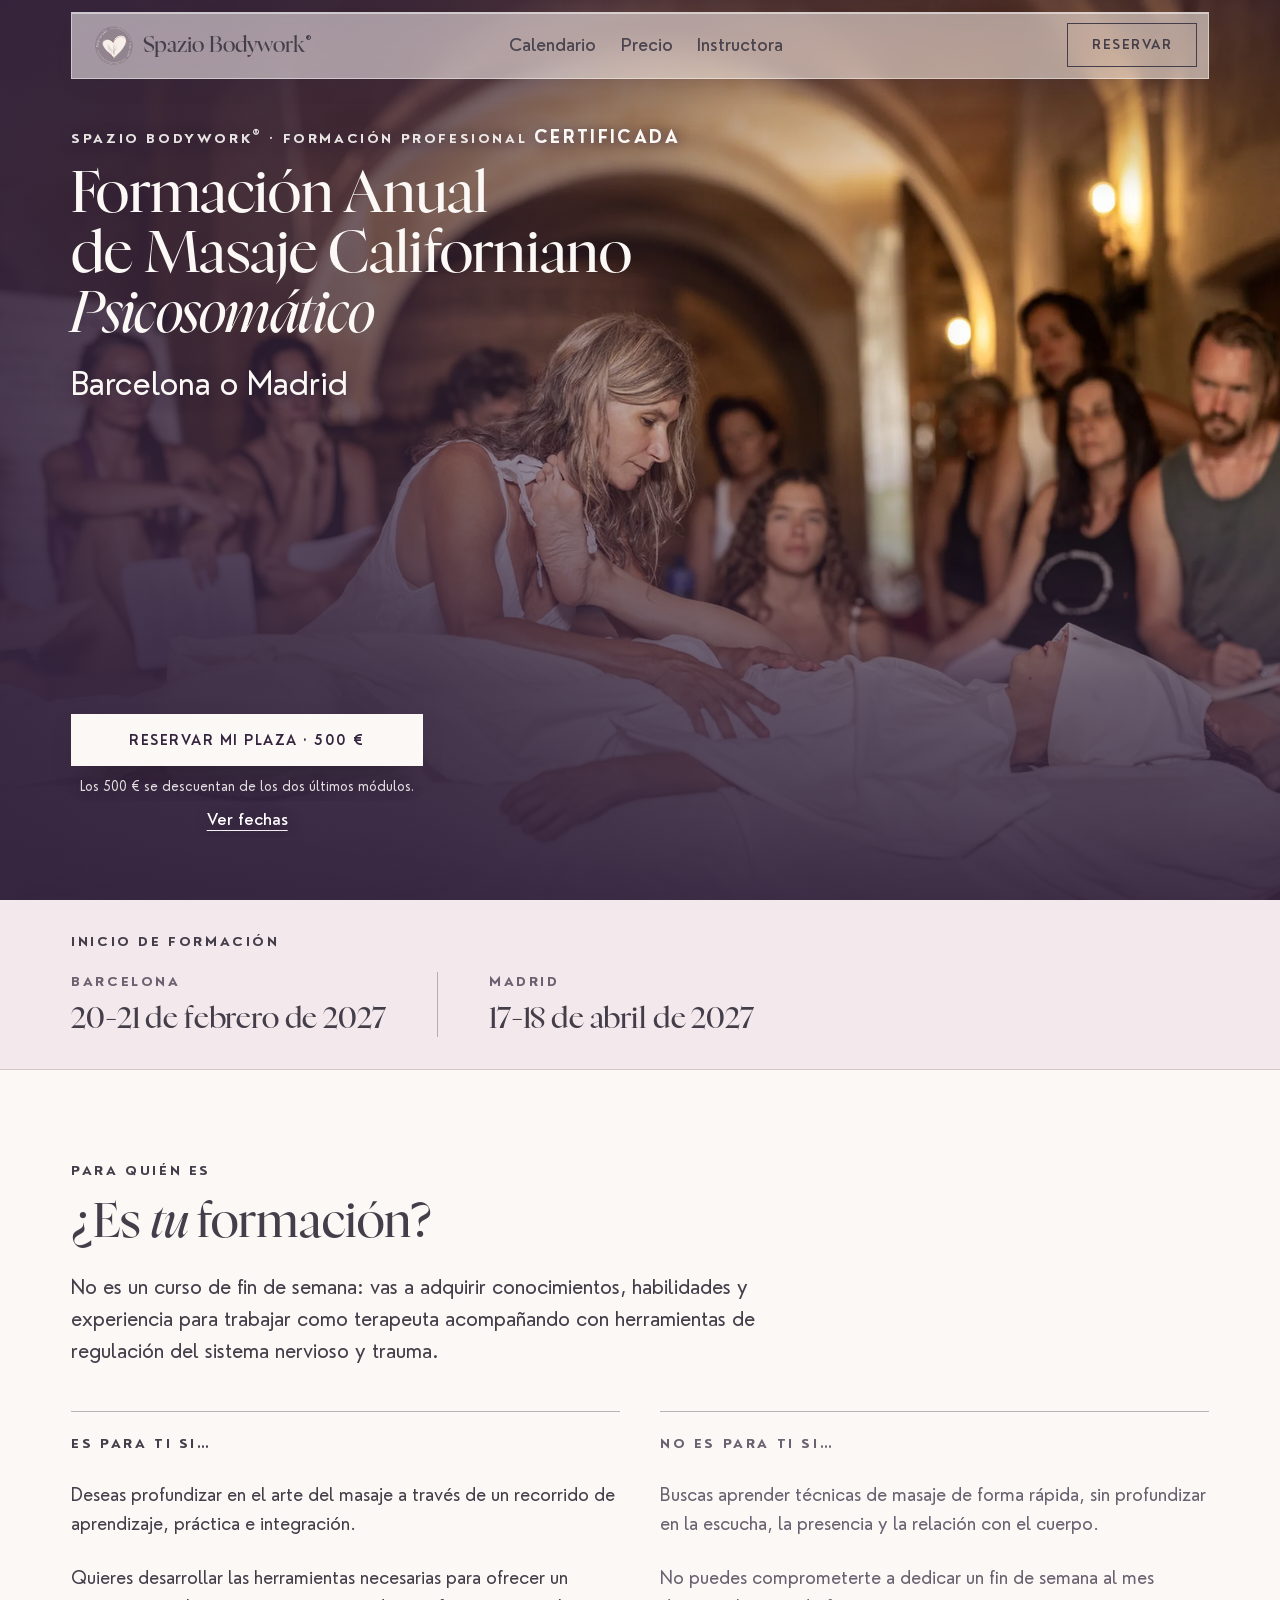
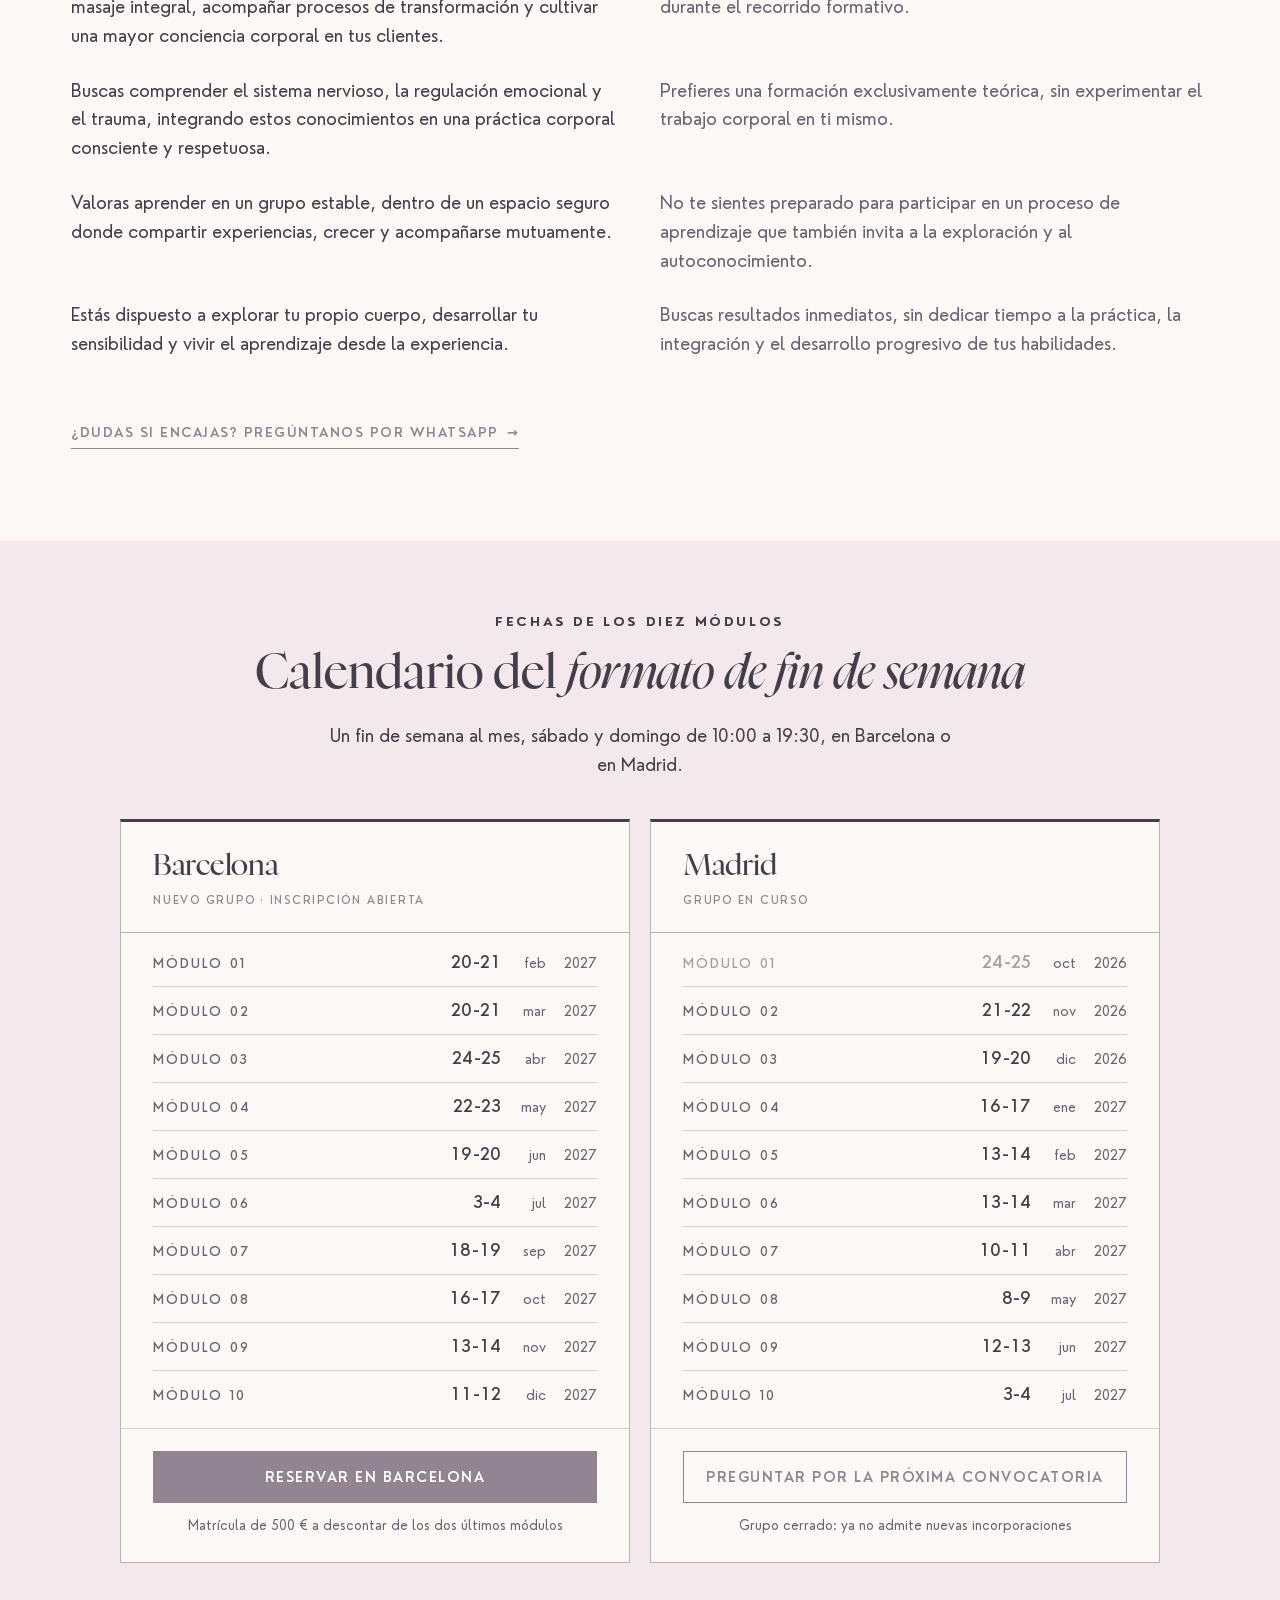
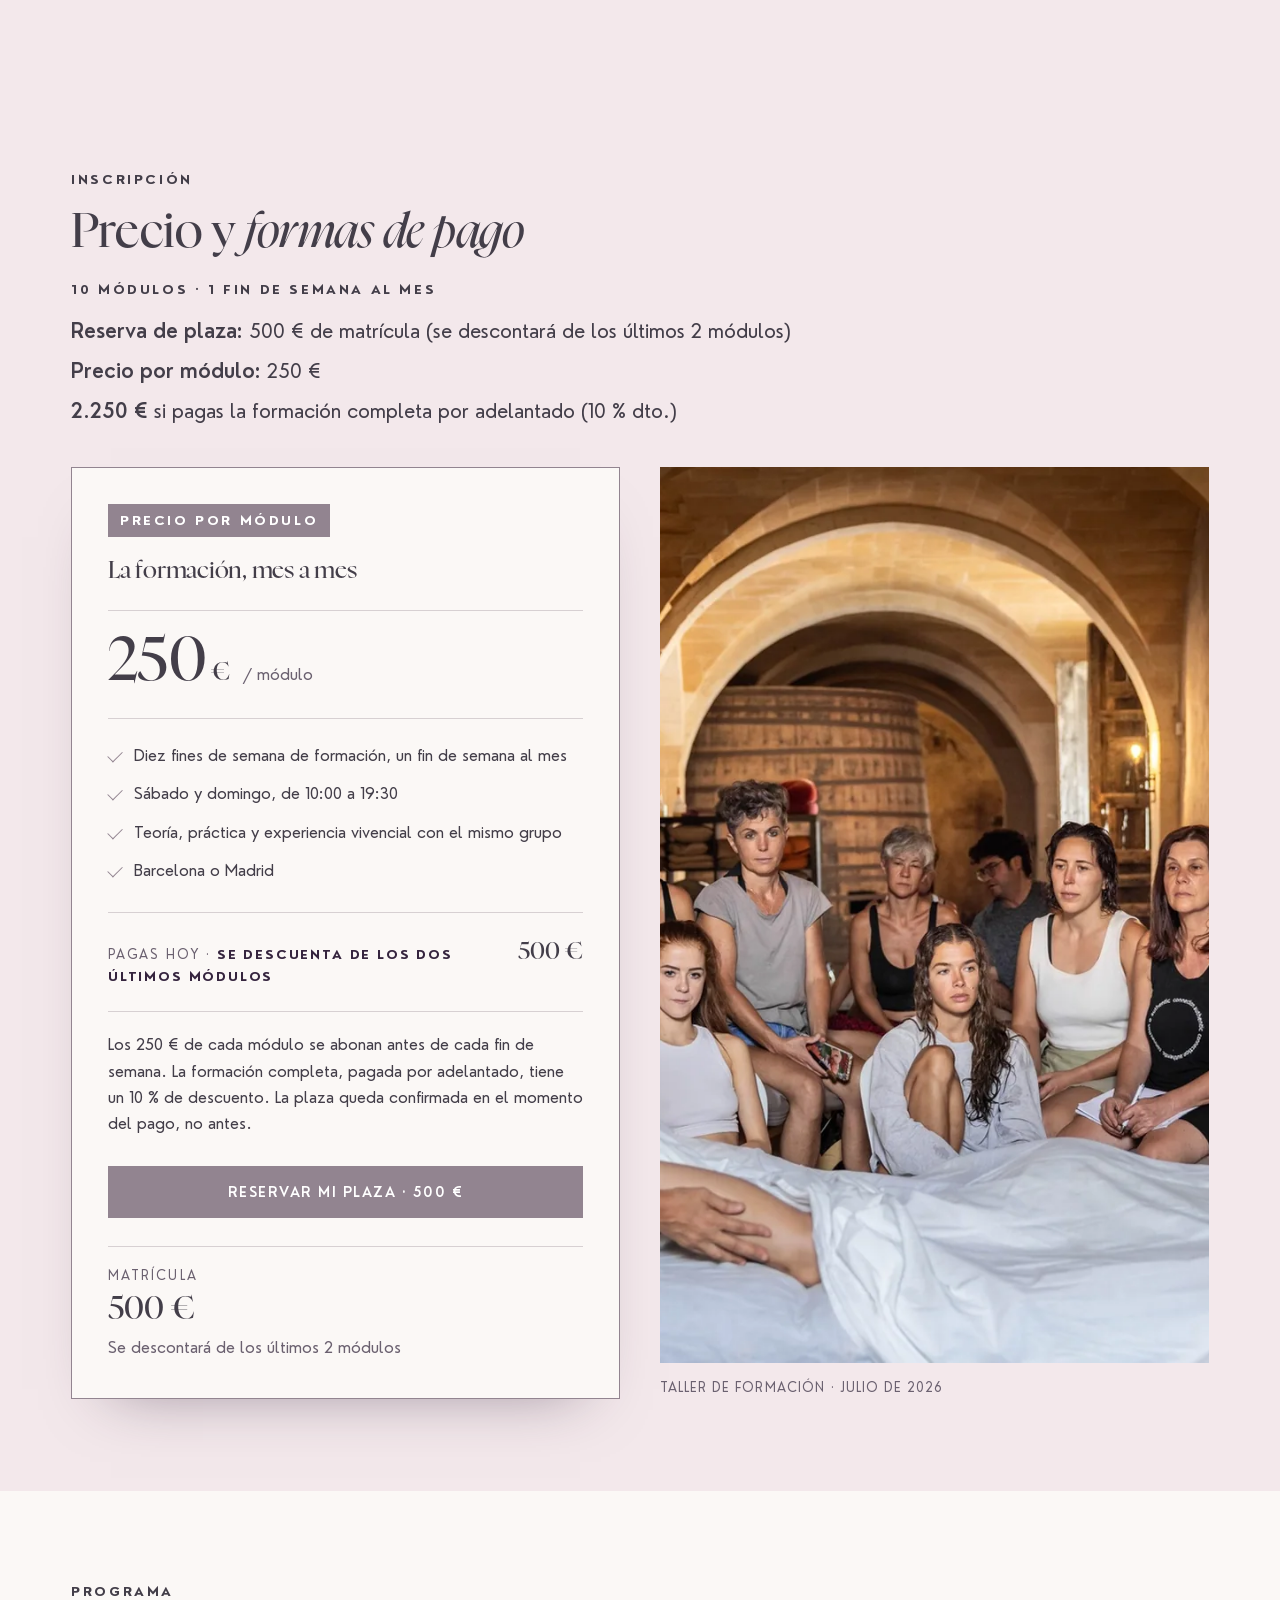
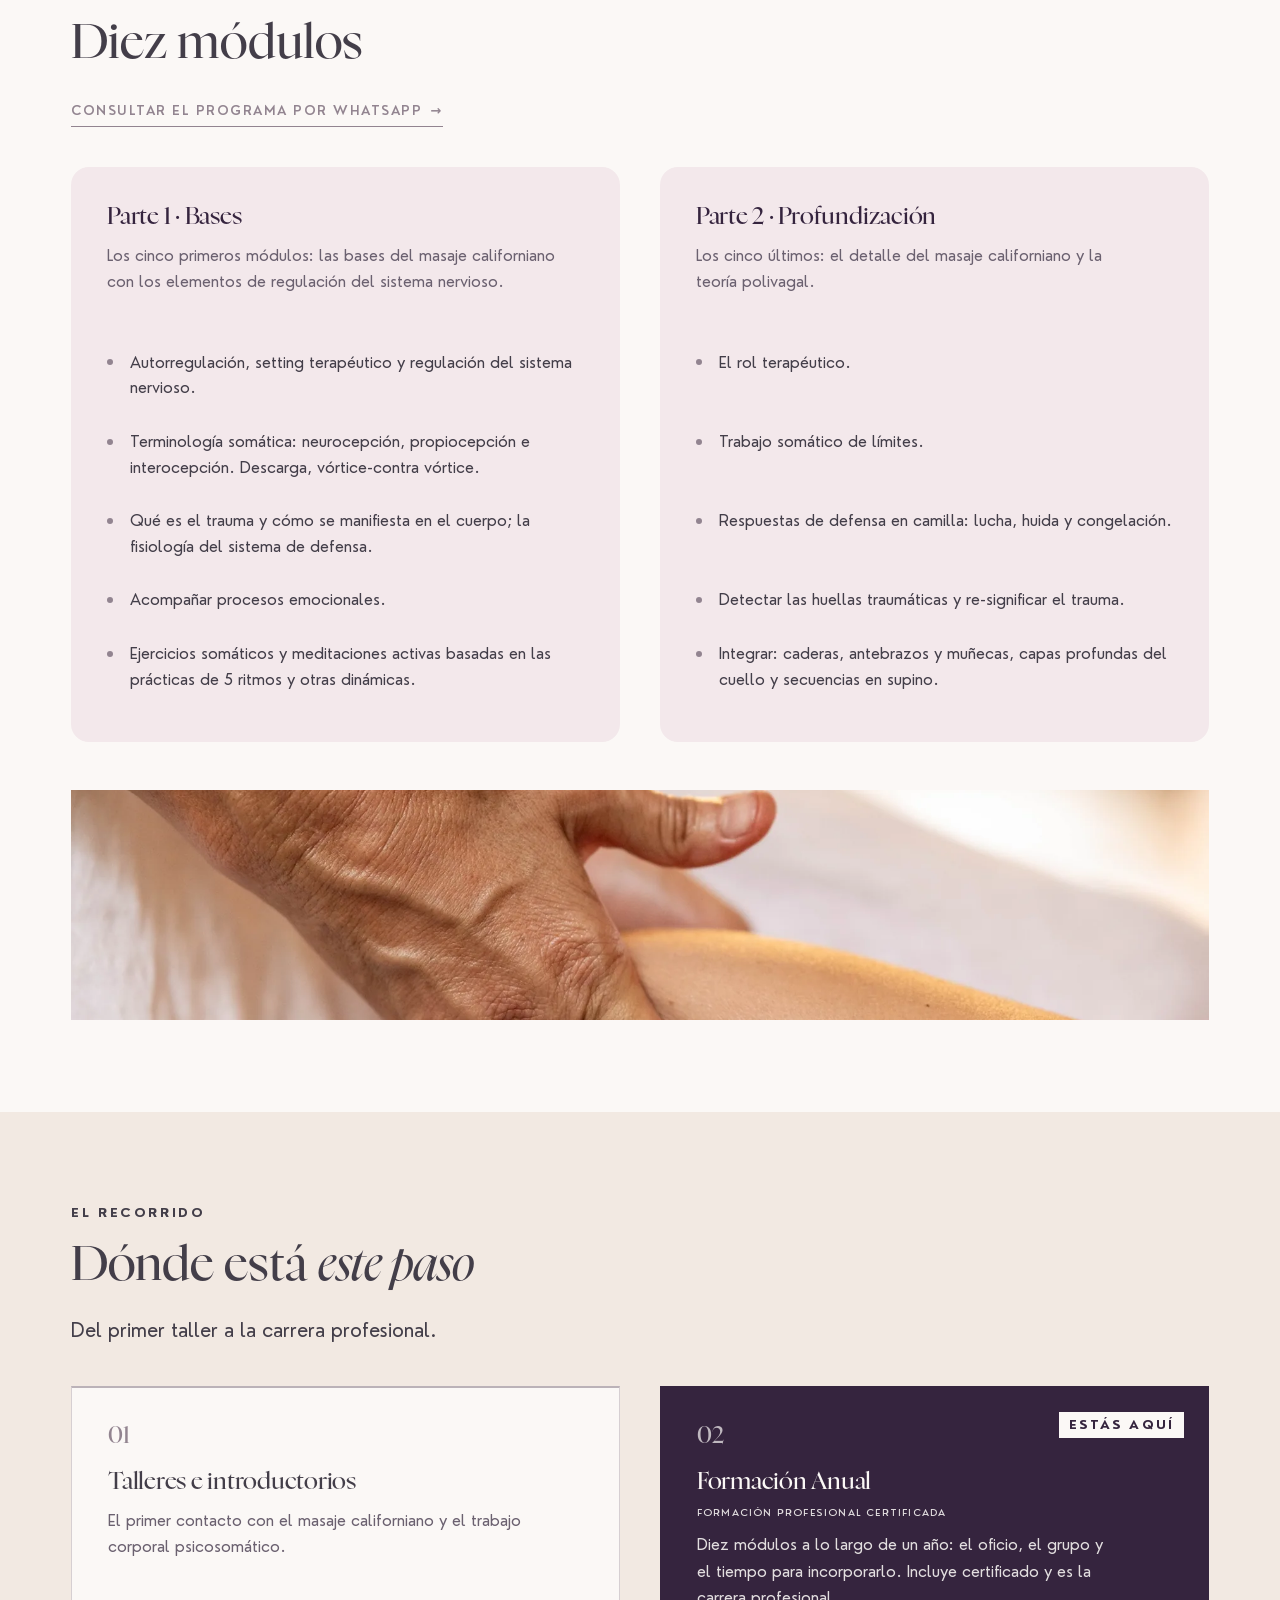
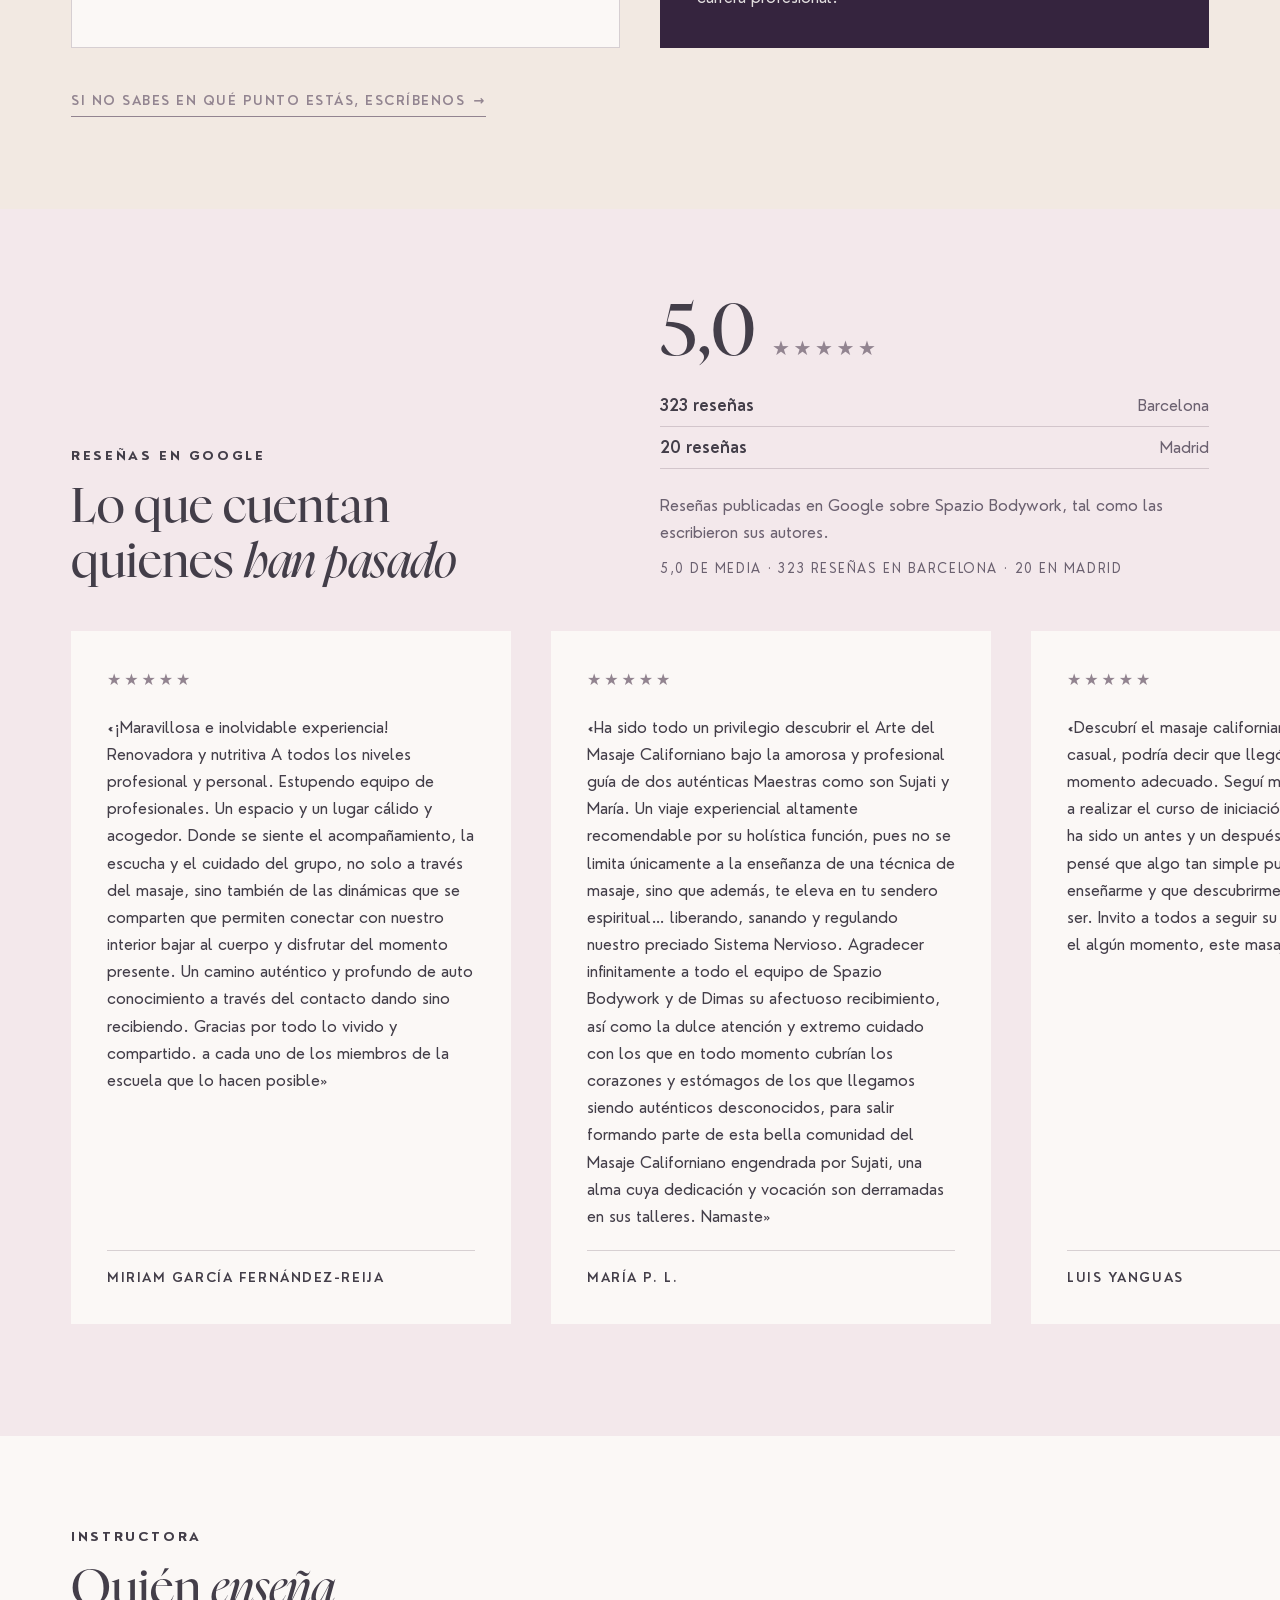
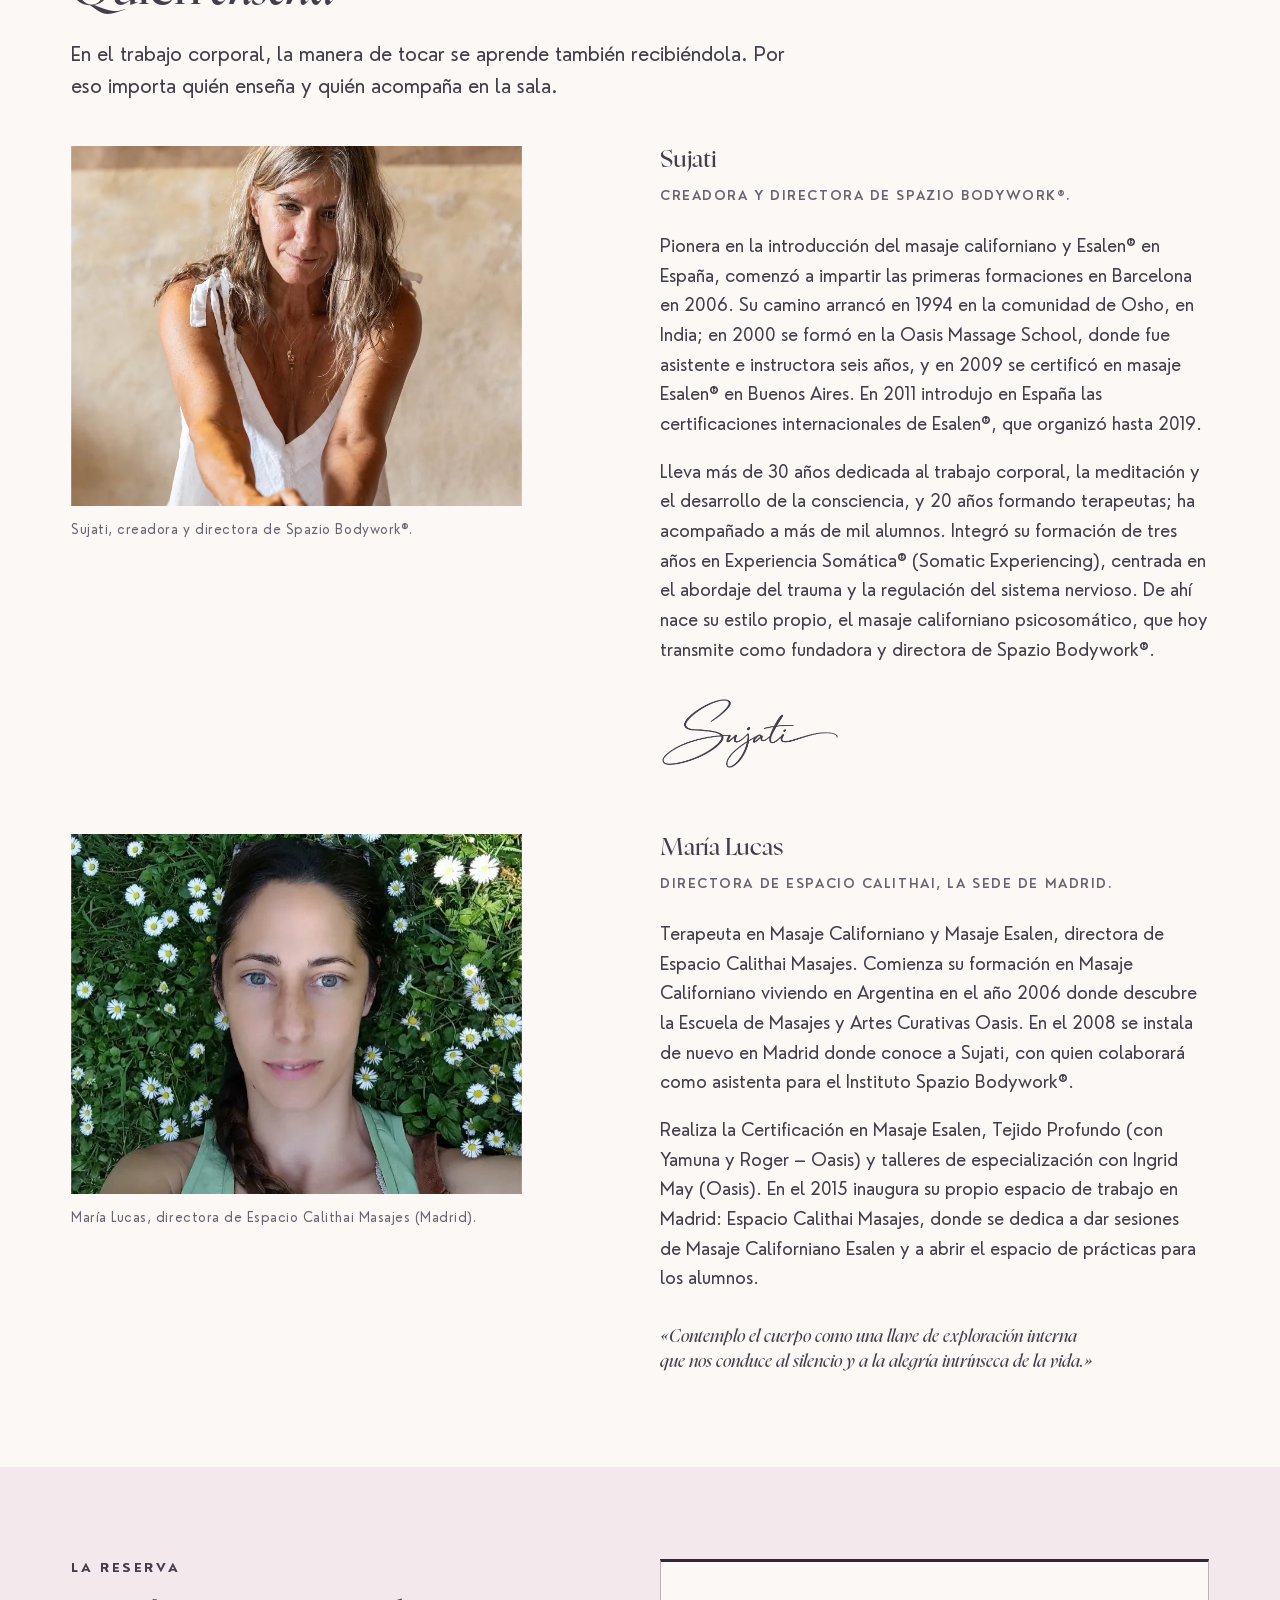
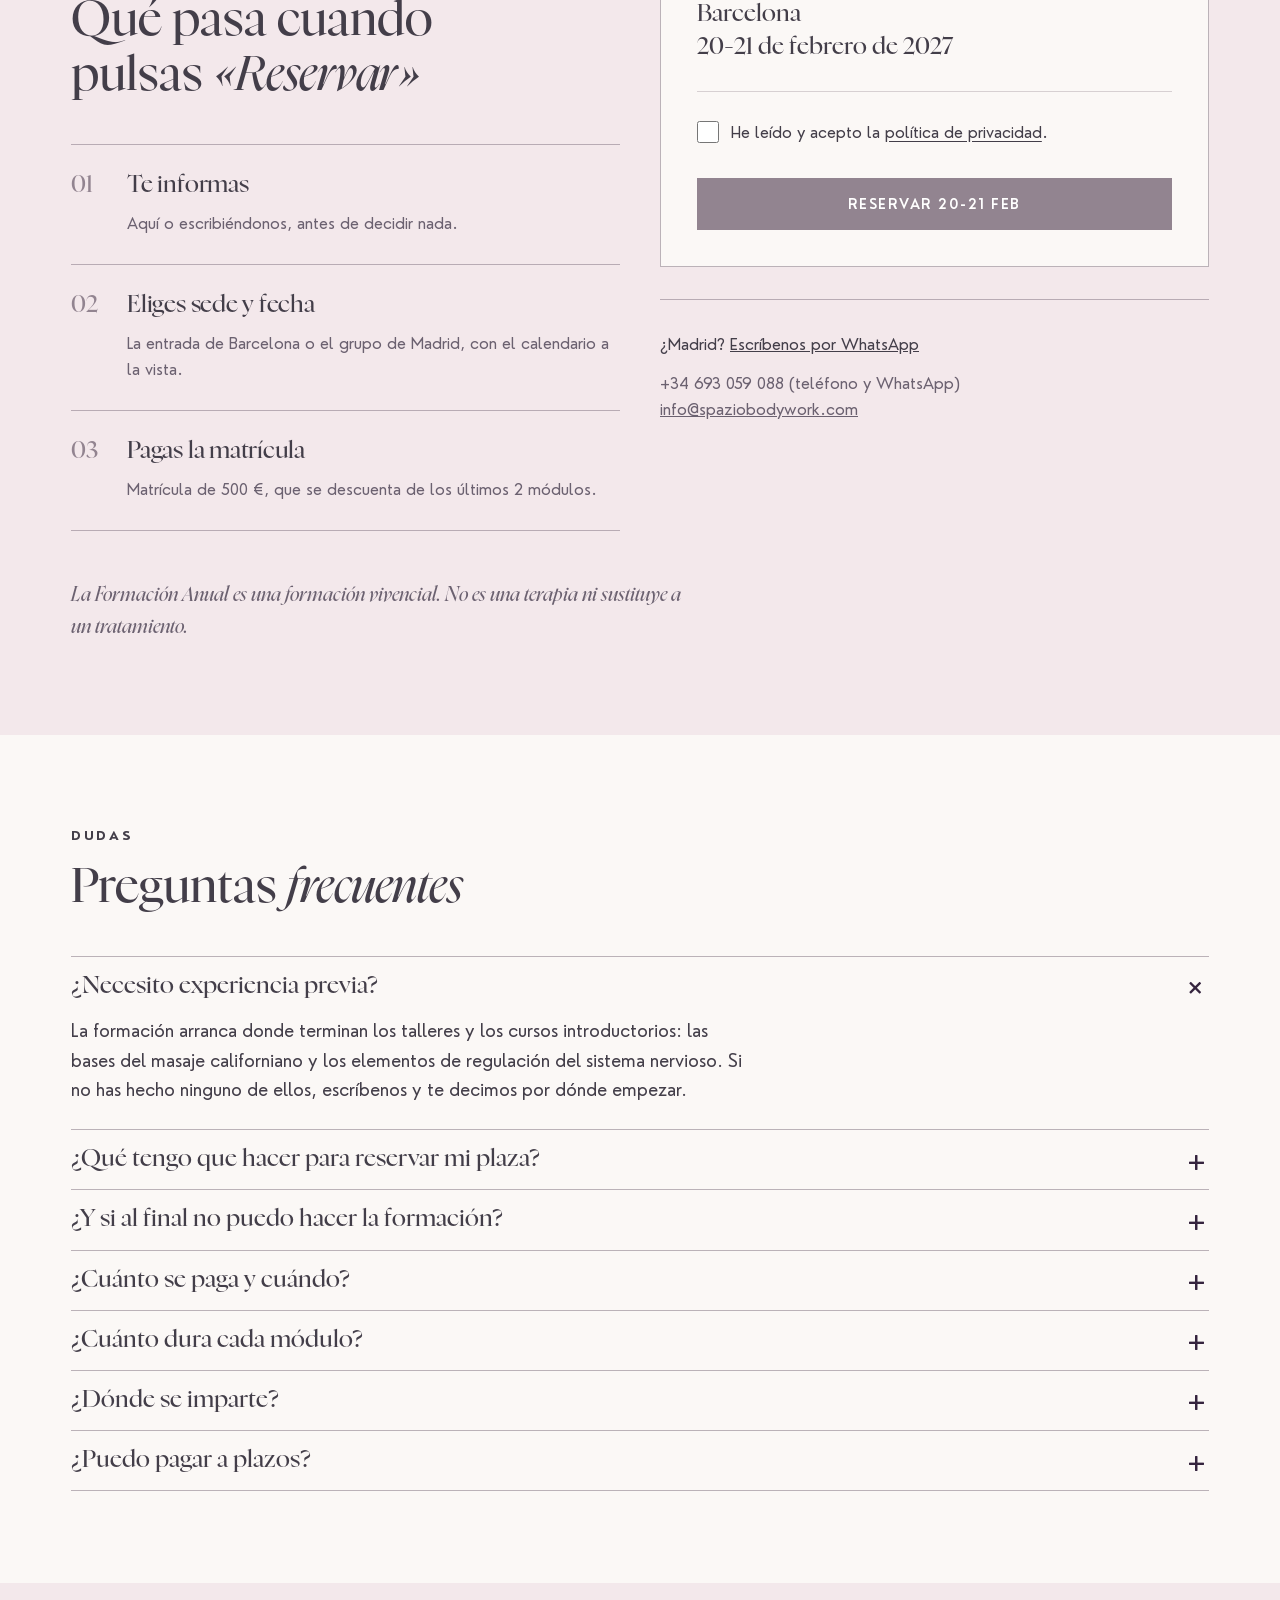
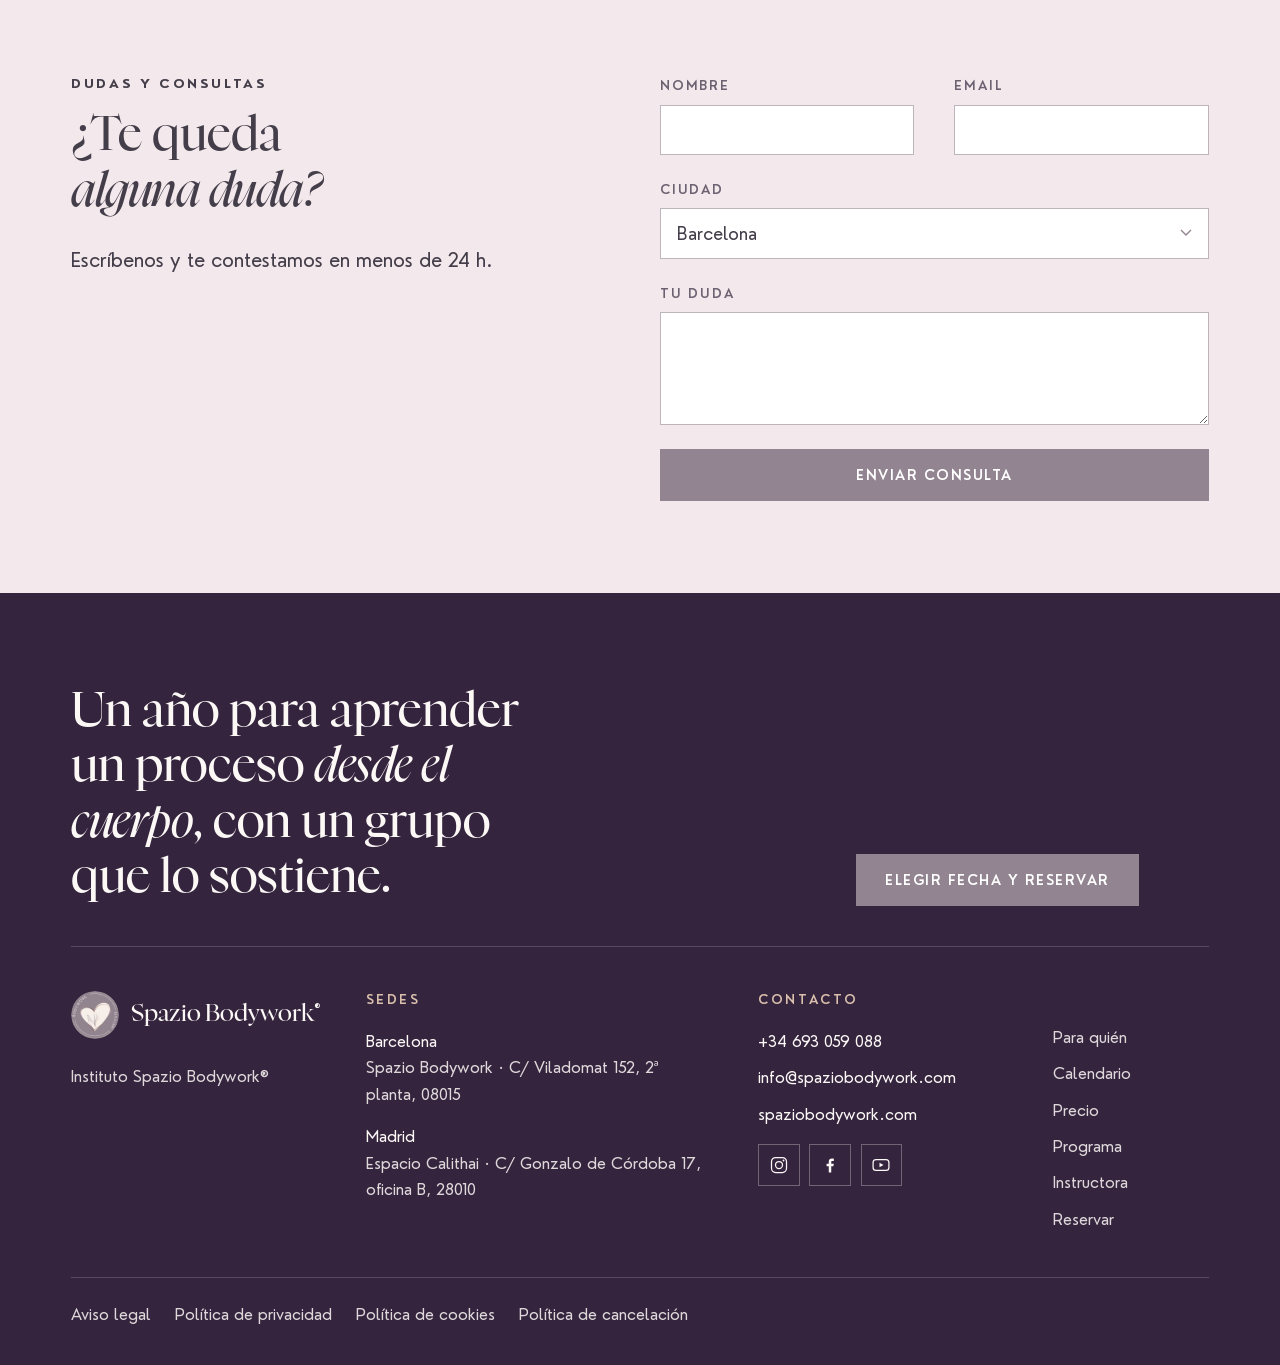
==== commit f1a4999d: "Formacion Anual: fuera 'dos mitades' y la frase de no esfuerzo" ====
--- a/formacion-anual/index.html
+++ b/formacion-anual/index.html
@@ -237,10 +237,9 @@
       <header class="sec-head">
         <div class="sec-head-title">
           <p class="label">Programa</p>
-          <h2 id="prog-title">Diez módulos, <em>dos mitades</em></h2>
+          <h2 id="prog-title">Diez módulos</h2>
         </div>
         <div class="sec-sub">
-          <p class="program-lead">Más de 200 técnicas en diez fines de semana. Un principio atraviesa el año: <b>no esfuerzo, menos es más</b>.</p>
           <p class="more"><a class="link-arrow" href="https://wa.me/34693059088?text=Hola%2C%20quiero%20el%20programa%20de%20la%20Formaci%C3%B3n%20Anual" target="_blank" rel="noopener">Consultar el programa por WhatsApp <span aria-hidden="true">→</span></a></p>
         </div>
       </header>
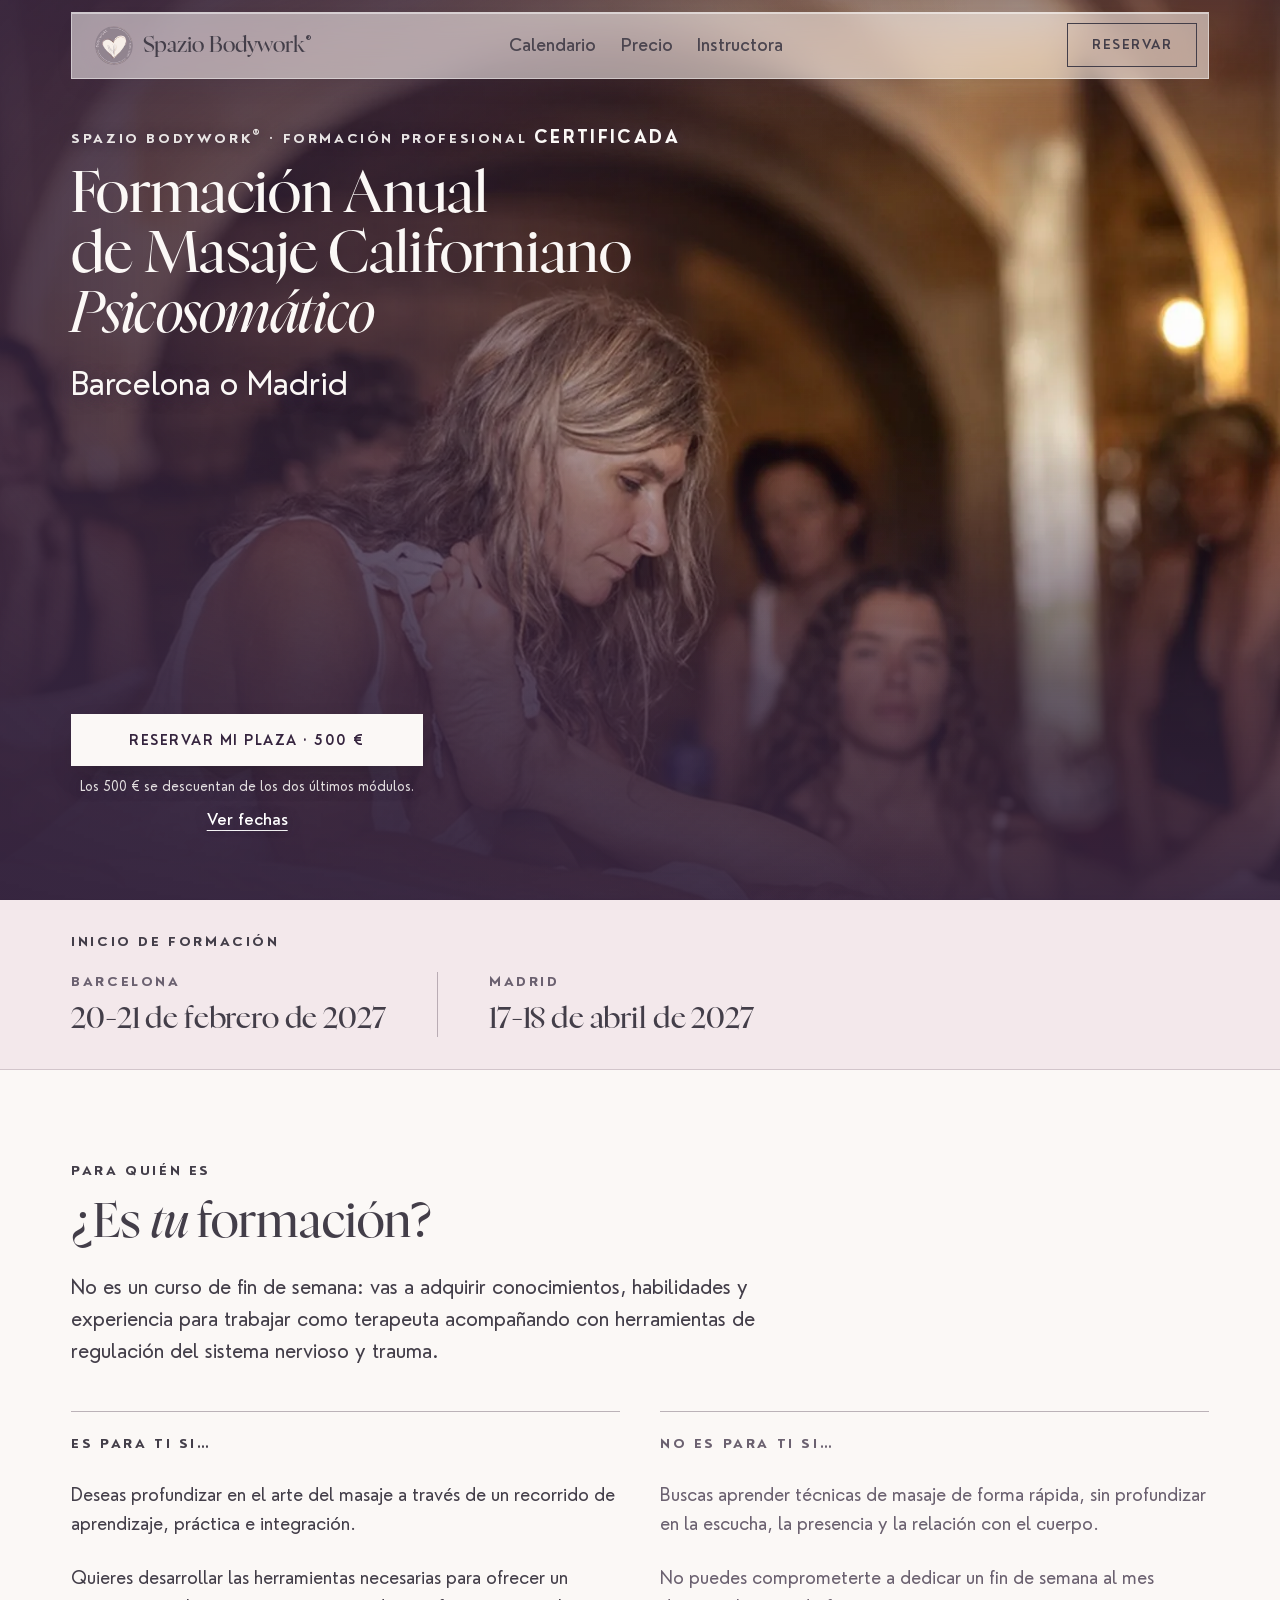
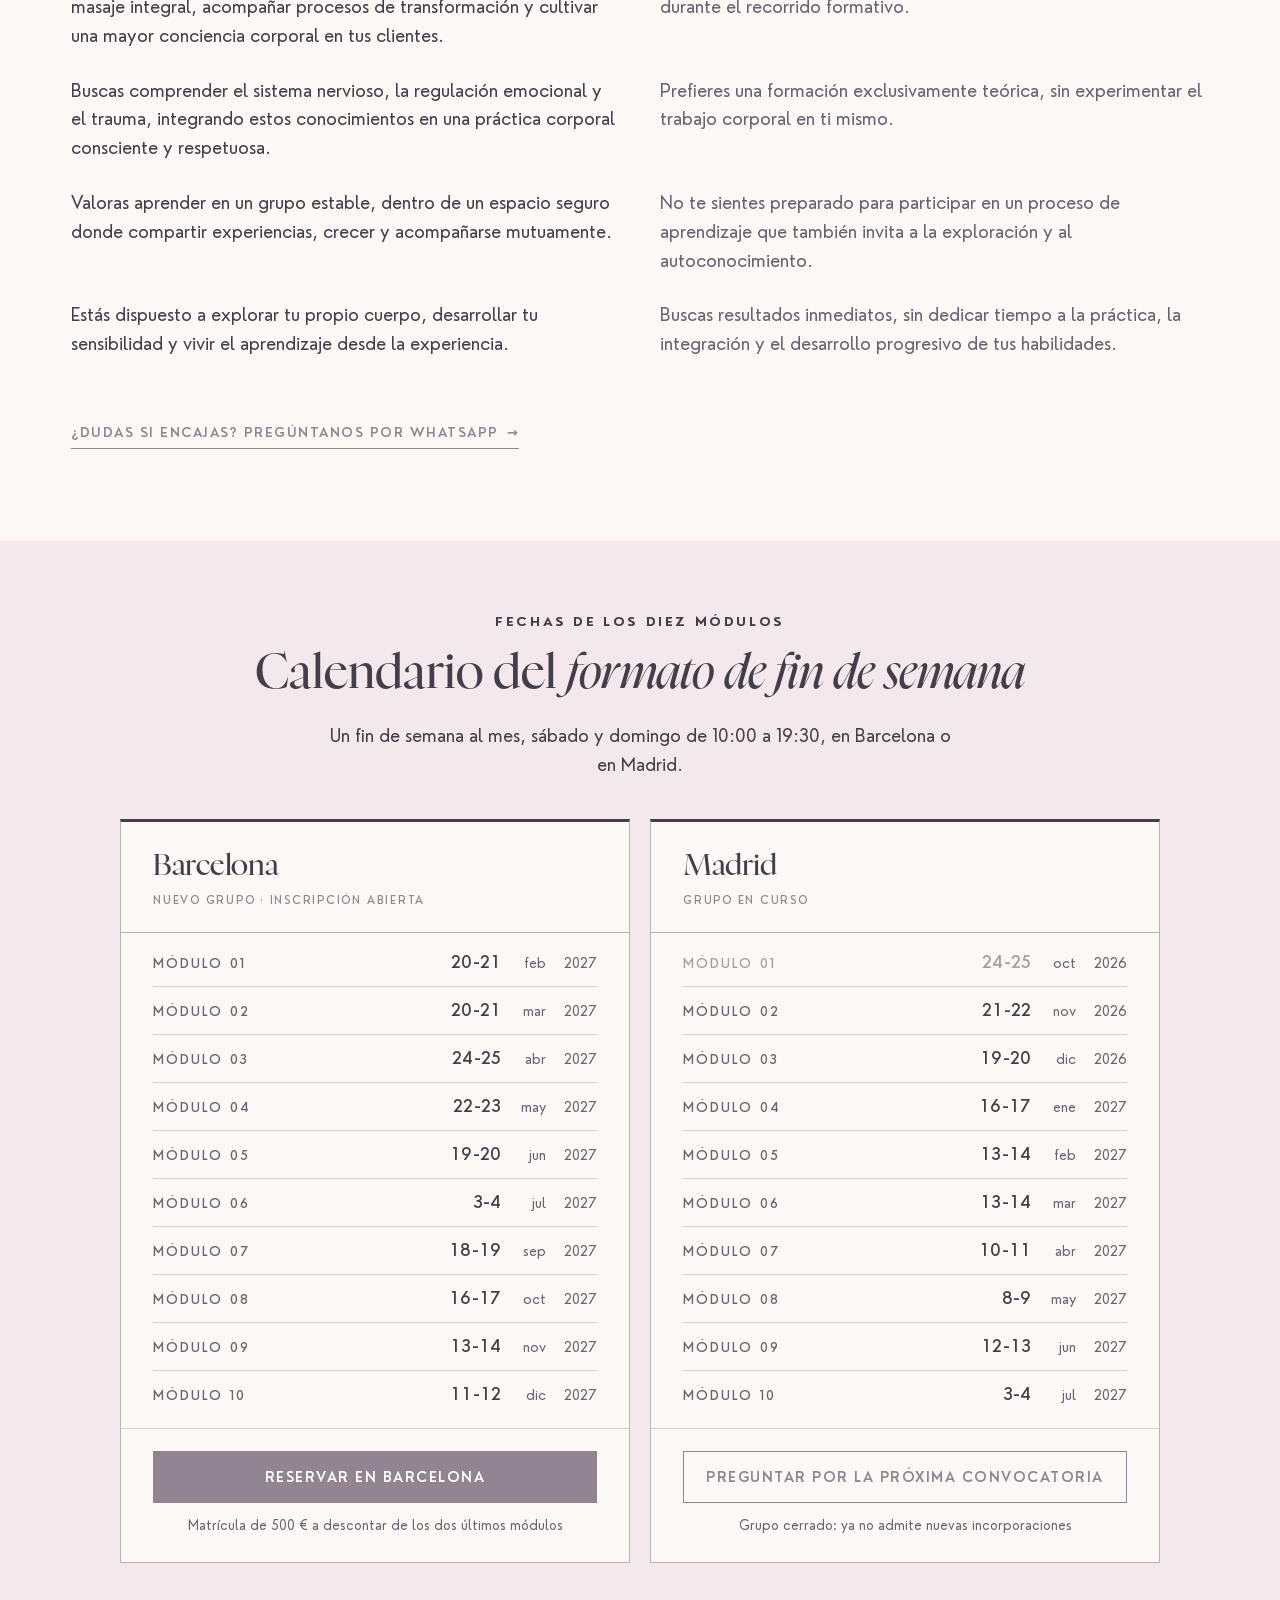
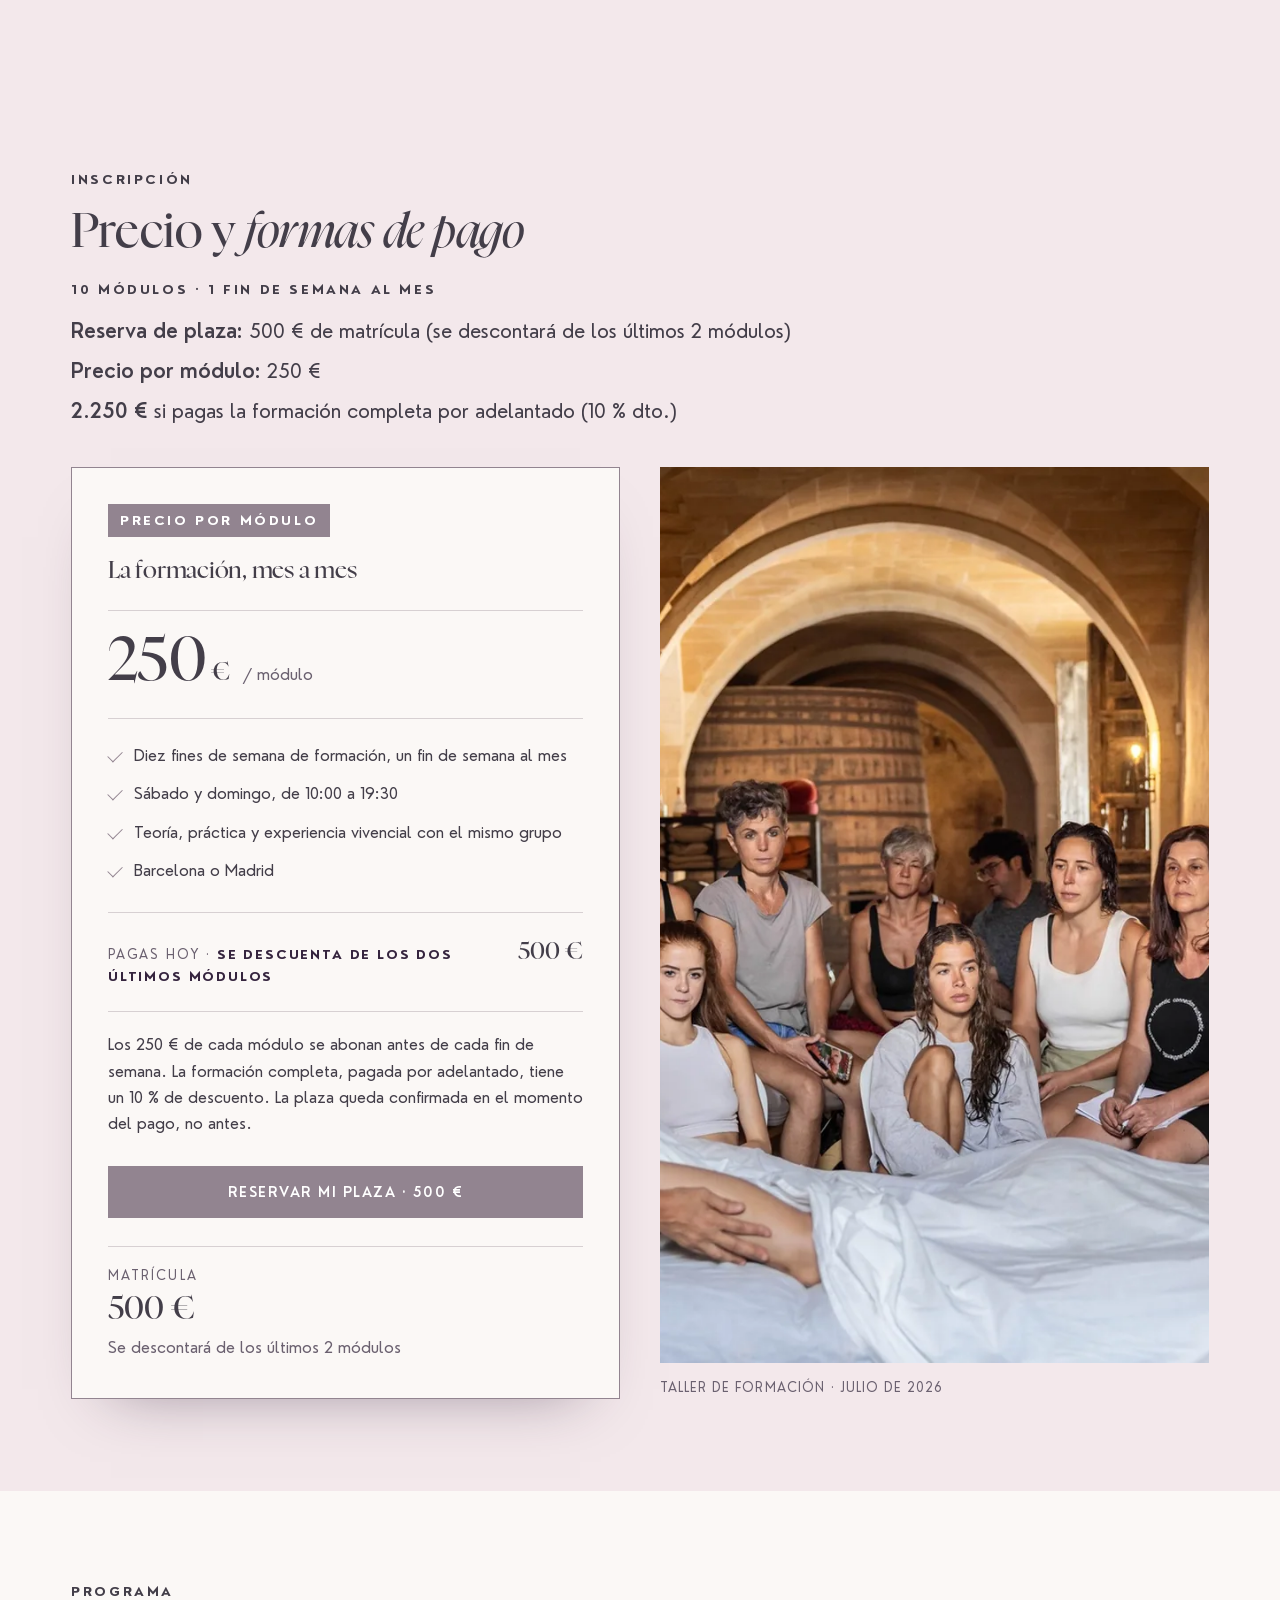
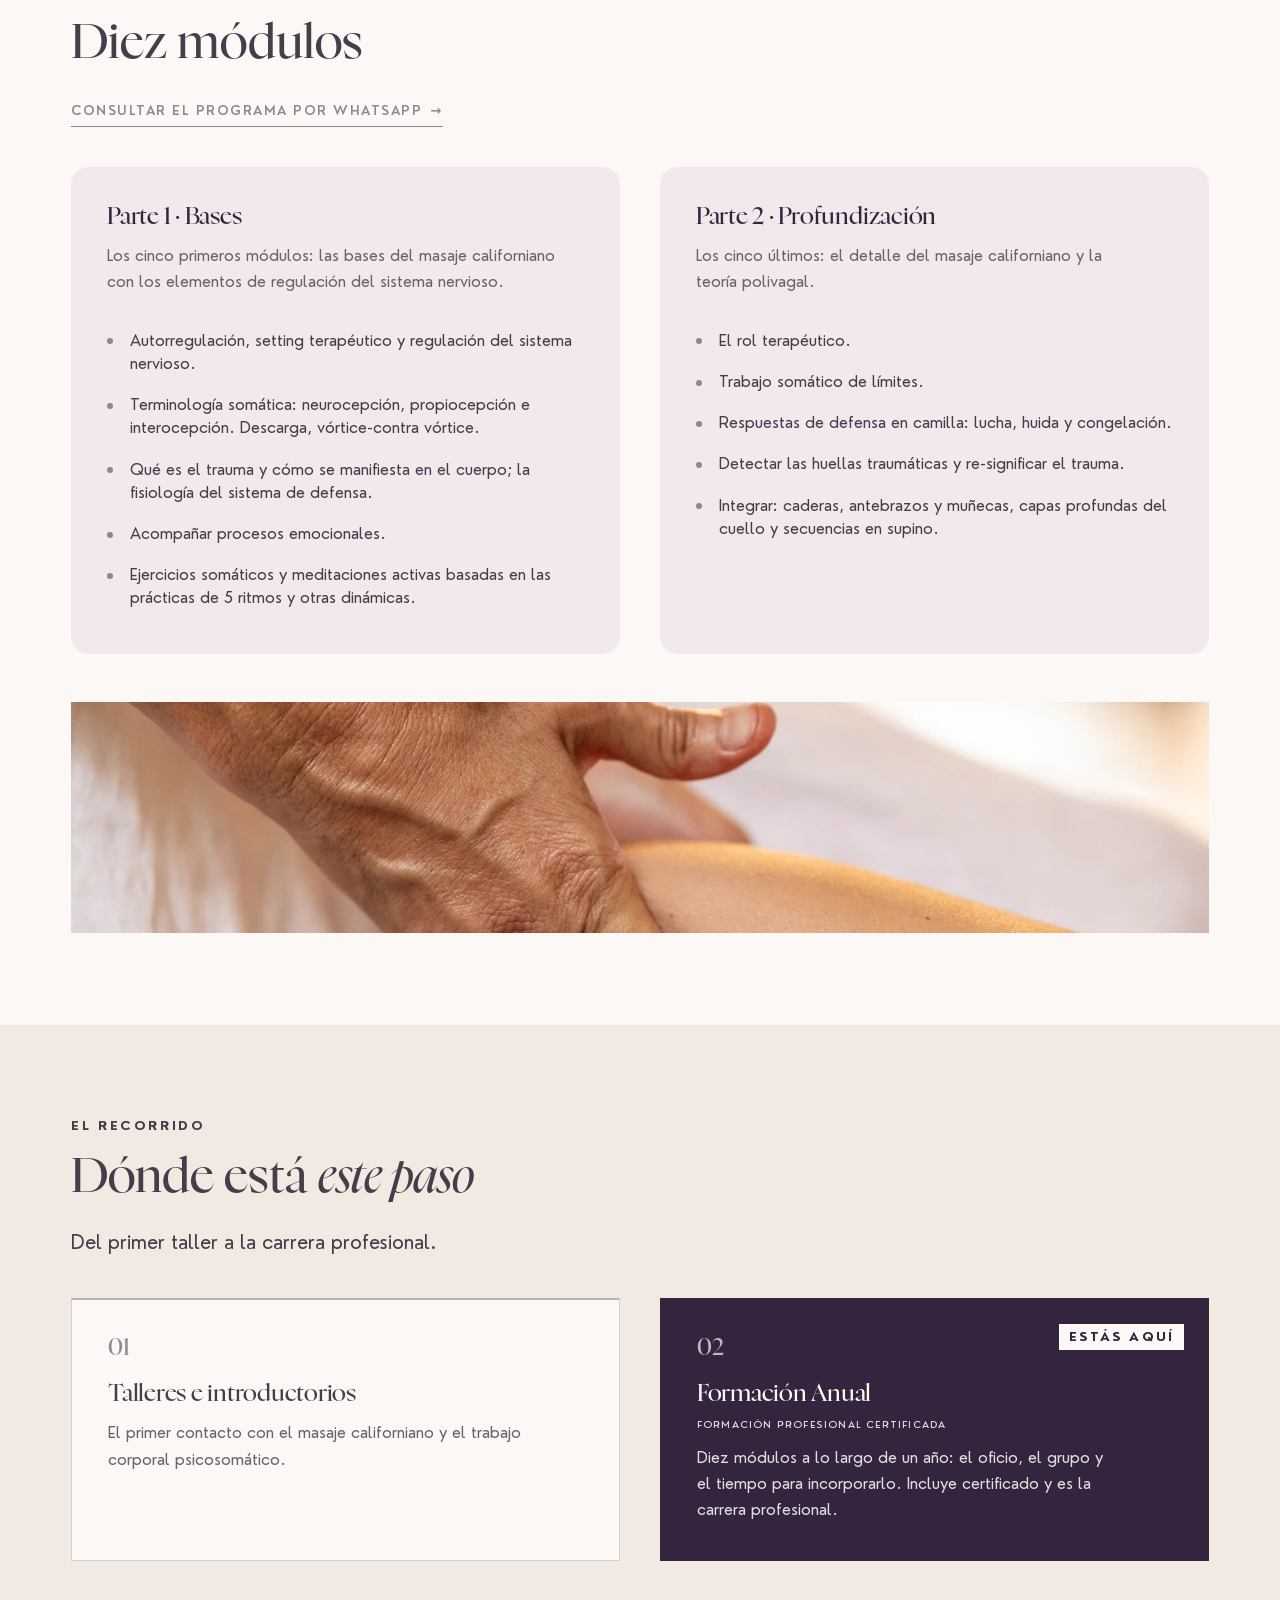
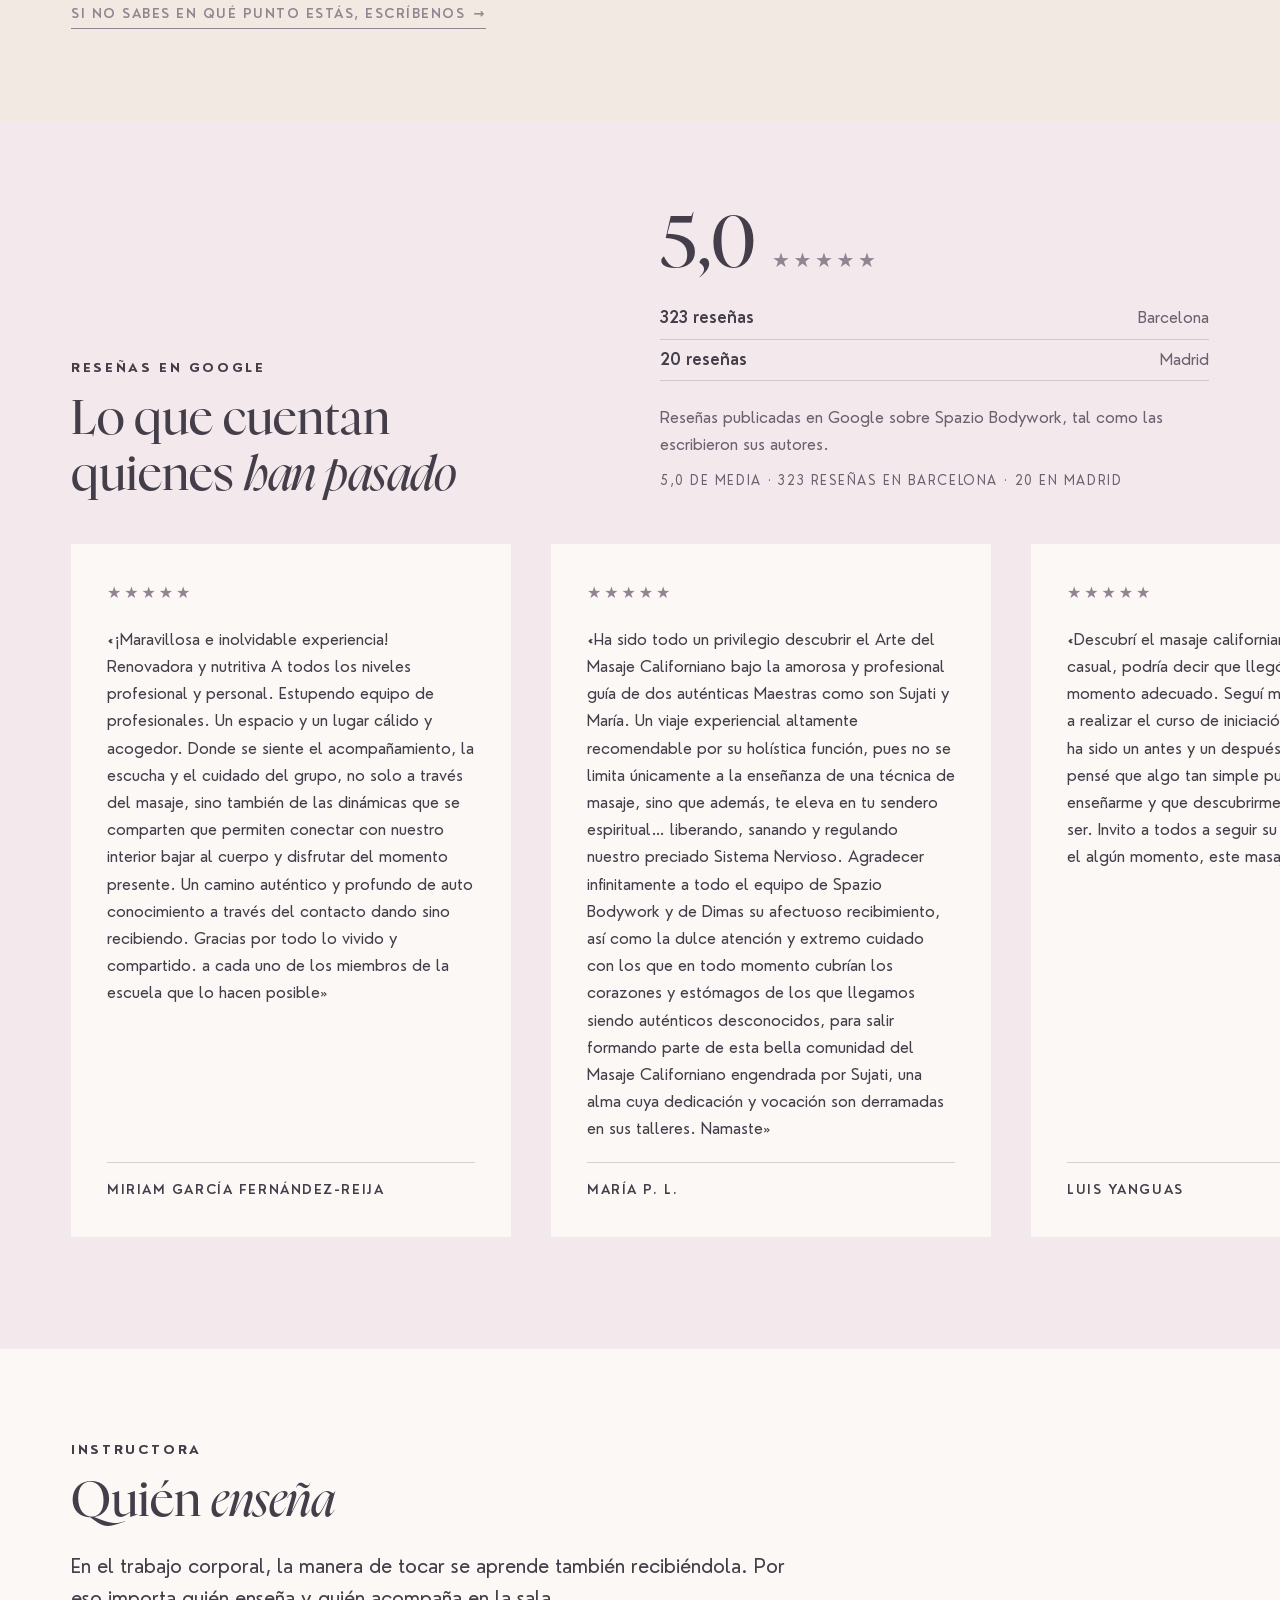
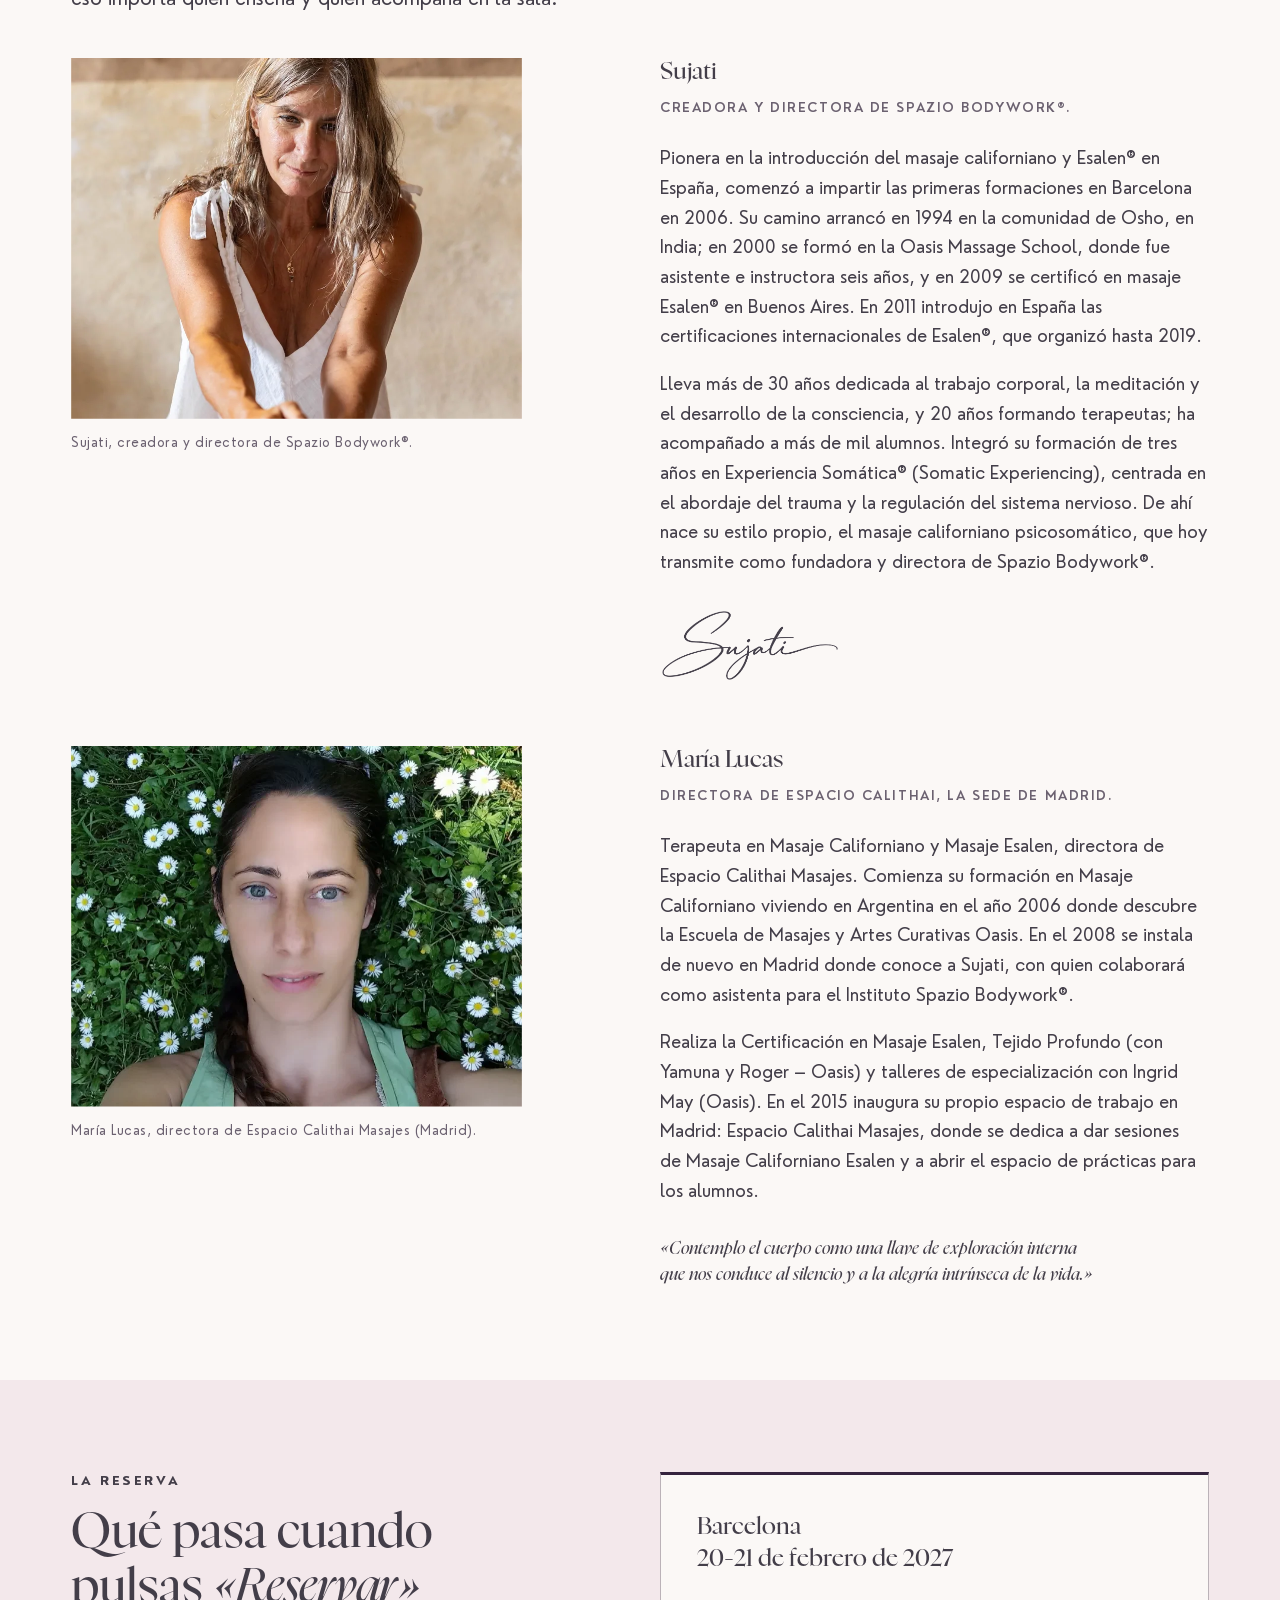
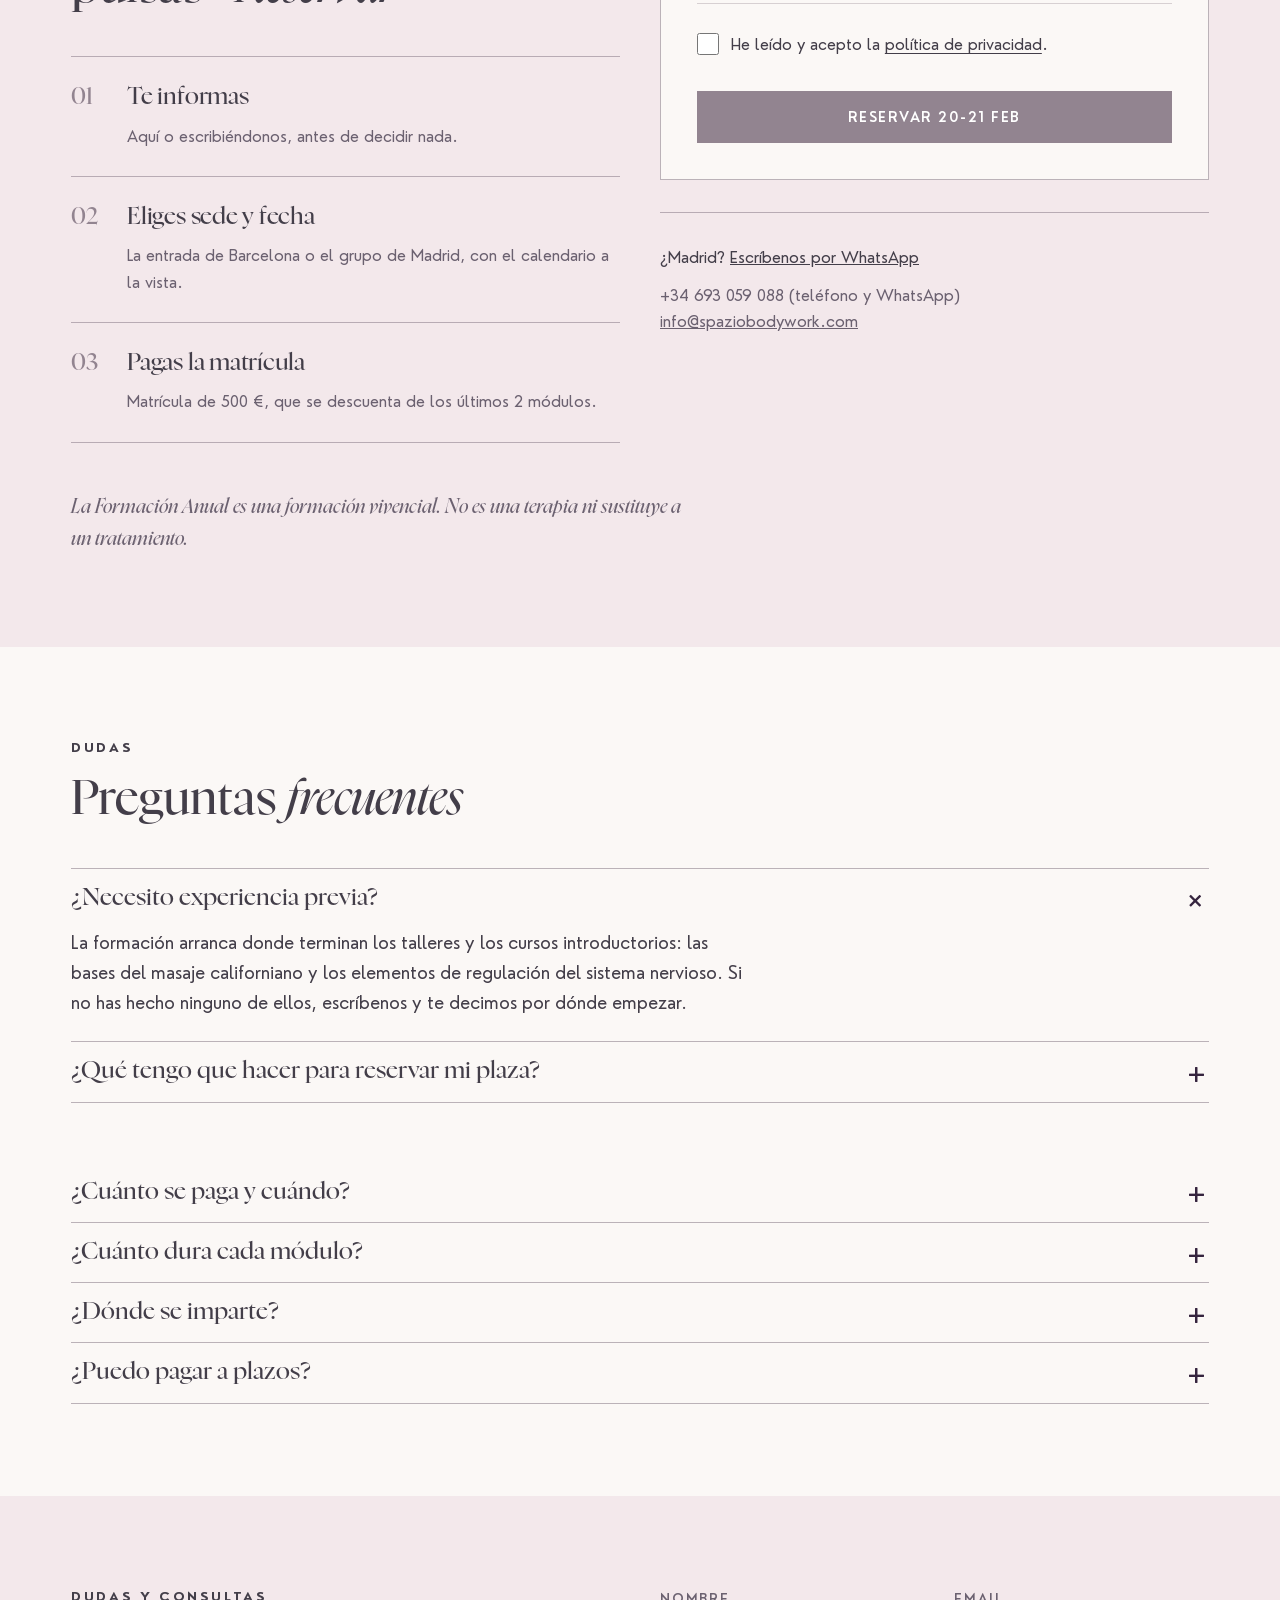
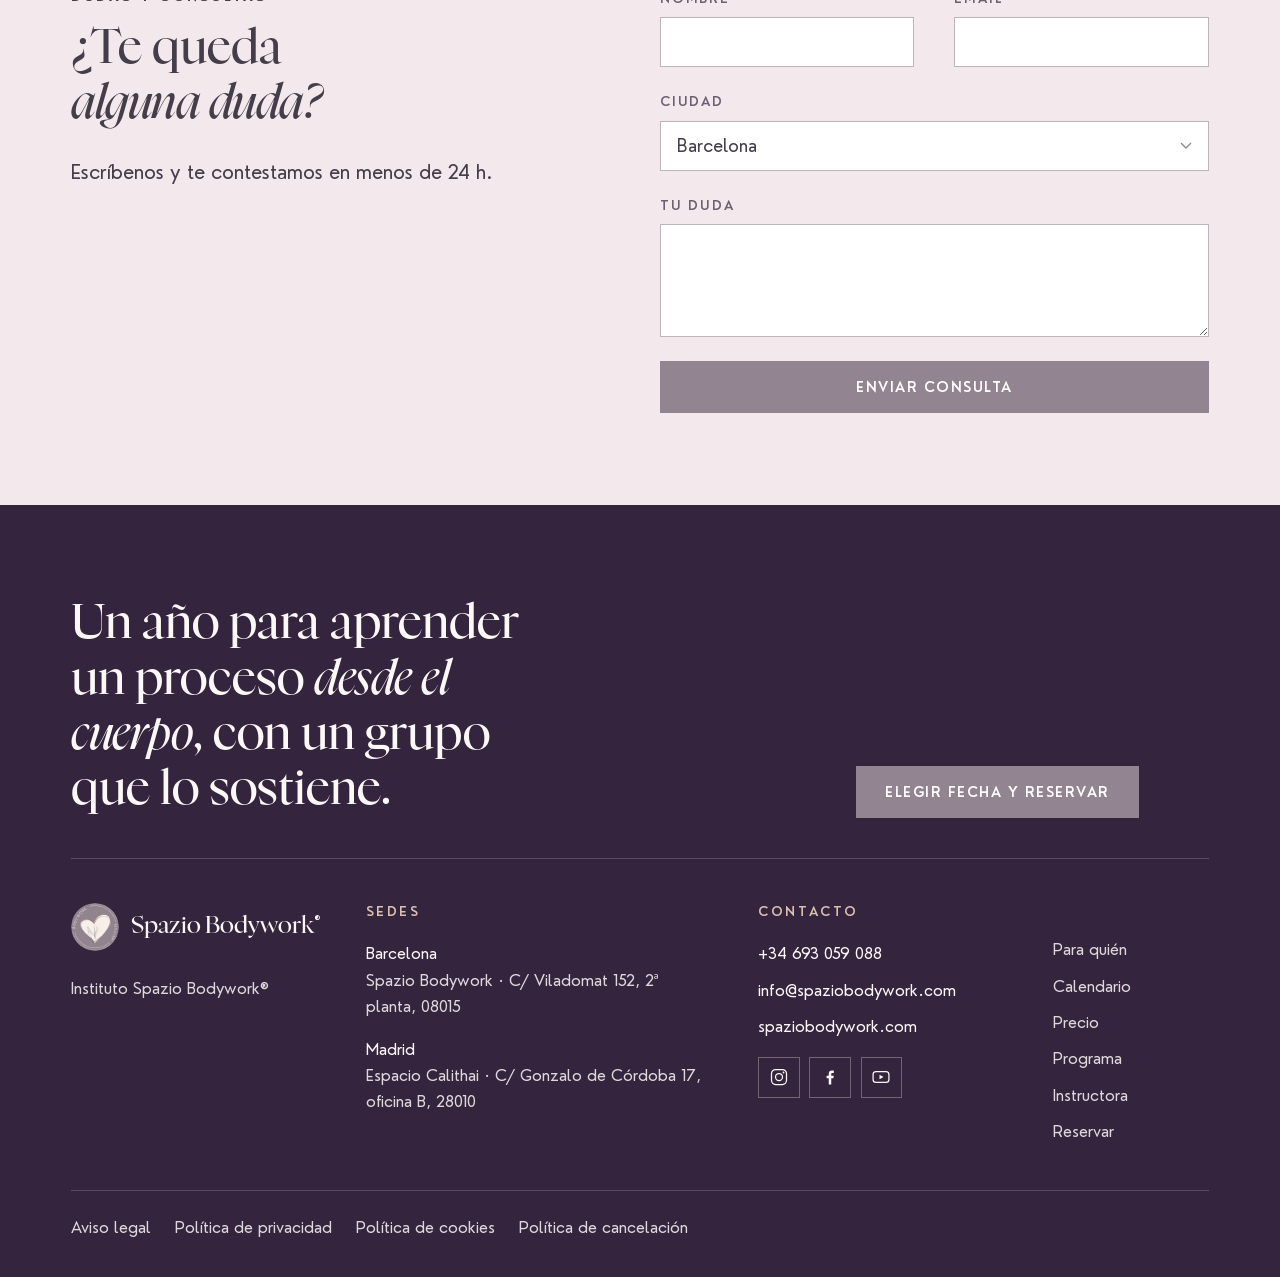
==== commit e690488f: "Formacion Anual: modulos mas juntos, letra mayor y sin filas alineadas entre mitades" ====
--- a/formacion-anual/index.html
+++ b/formacion-anual/index.html
@@ -18,7 +18,7 @@
   -->
   <link rel="stylesheet" href="fonts.css?v=45">
   <link rel="stylesheet" href="styles.css?v=47">
-  <link rel="stylesheet" href="anual.css?v=98">
+  <link rel="stylesheet" href="anual.css?v=99">
 <script defer src="siteping-review.js?v=2"></script>
 </head>
 <body>
--- a/formacion-anual/anual.css
+++ b/formacion-anual/anual.css
@@ -363,11 +363,11 @@
 .mod-list li::before { content: ""; width: 6px; height: 6px; margin-top: .6em; border-radius: 50%; background: var(--primary); }
 .mod-list .n { font-size: 2.75rem; line-height: .95; color: var(--primary); }
 @media (min-width: 720px) {
-  .program { grid-template-columns: repeat(2, minmax(0, 1fr)); grid-template-rows: auto auto repeat(5, auto); row-gap: 0; }
-  .program-half { display: grid; grid-template-rows: subgrid; grid-row: span 7; align-content: start; }
-  .program-half > p { align-self: start; }
-  .program-half .mod-list { display: grid; grid-template-rows: subgrid; grid-row: span 5; }
-}
+  /* Cada mitad va por su cuenta: no se fuerzan filas alineadas entre las dos columnas */
+  .program { grid-template-columns: repeat(2, minmax(0, 1fr)); }
+}
+/* Lista de módulos: letra un punto mayor y menos aire entre líneas */
+.program .mod-list li { padding-block: 9px; font-size: 1rem; line-height: 1.45; }
 .band-photo { margin: 48px 0 0; }
 .band-photo img { width: 100%; height: clamp(160px, 18vw, 240px); object-fit: cover; object-position: 50% 40%; }
 .band-photo figcaption { padding: 14px 0 0; font-size: var(--fs-label); letter-spacing: .08em; text-transform: uppercase; color: var(--muted); }
@@ -597,7 +597,7 @@
   .cal-list .m { font-size: .8125rem; letter-spacing: .1em; }
   .cal-list time { grid-template-columns: 3.1rem 2rem 2.2rem; column-gap: 4px; }
   .cal-list .d { font-size: 1.1875rem; }
-  .mod-list li { padding-block: 10px; grid-template-columns: 7px minmax(0, 1fr); }
+  .mod-list li { padding-block: 8px; grid-template-columns: 7px minmax(0, 1fr); }
   .fit-list li { padding-block: 13px; }
   .price-card .checks { gap: 10px; margin-bottom: 24px; }
   .pc-price { margin: 20px 0; padding-block: 20px; }
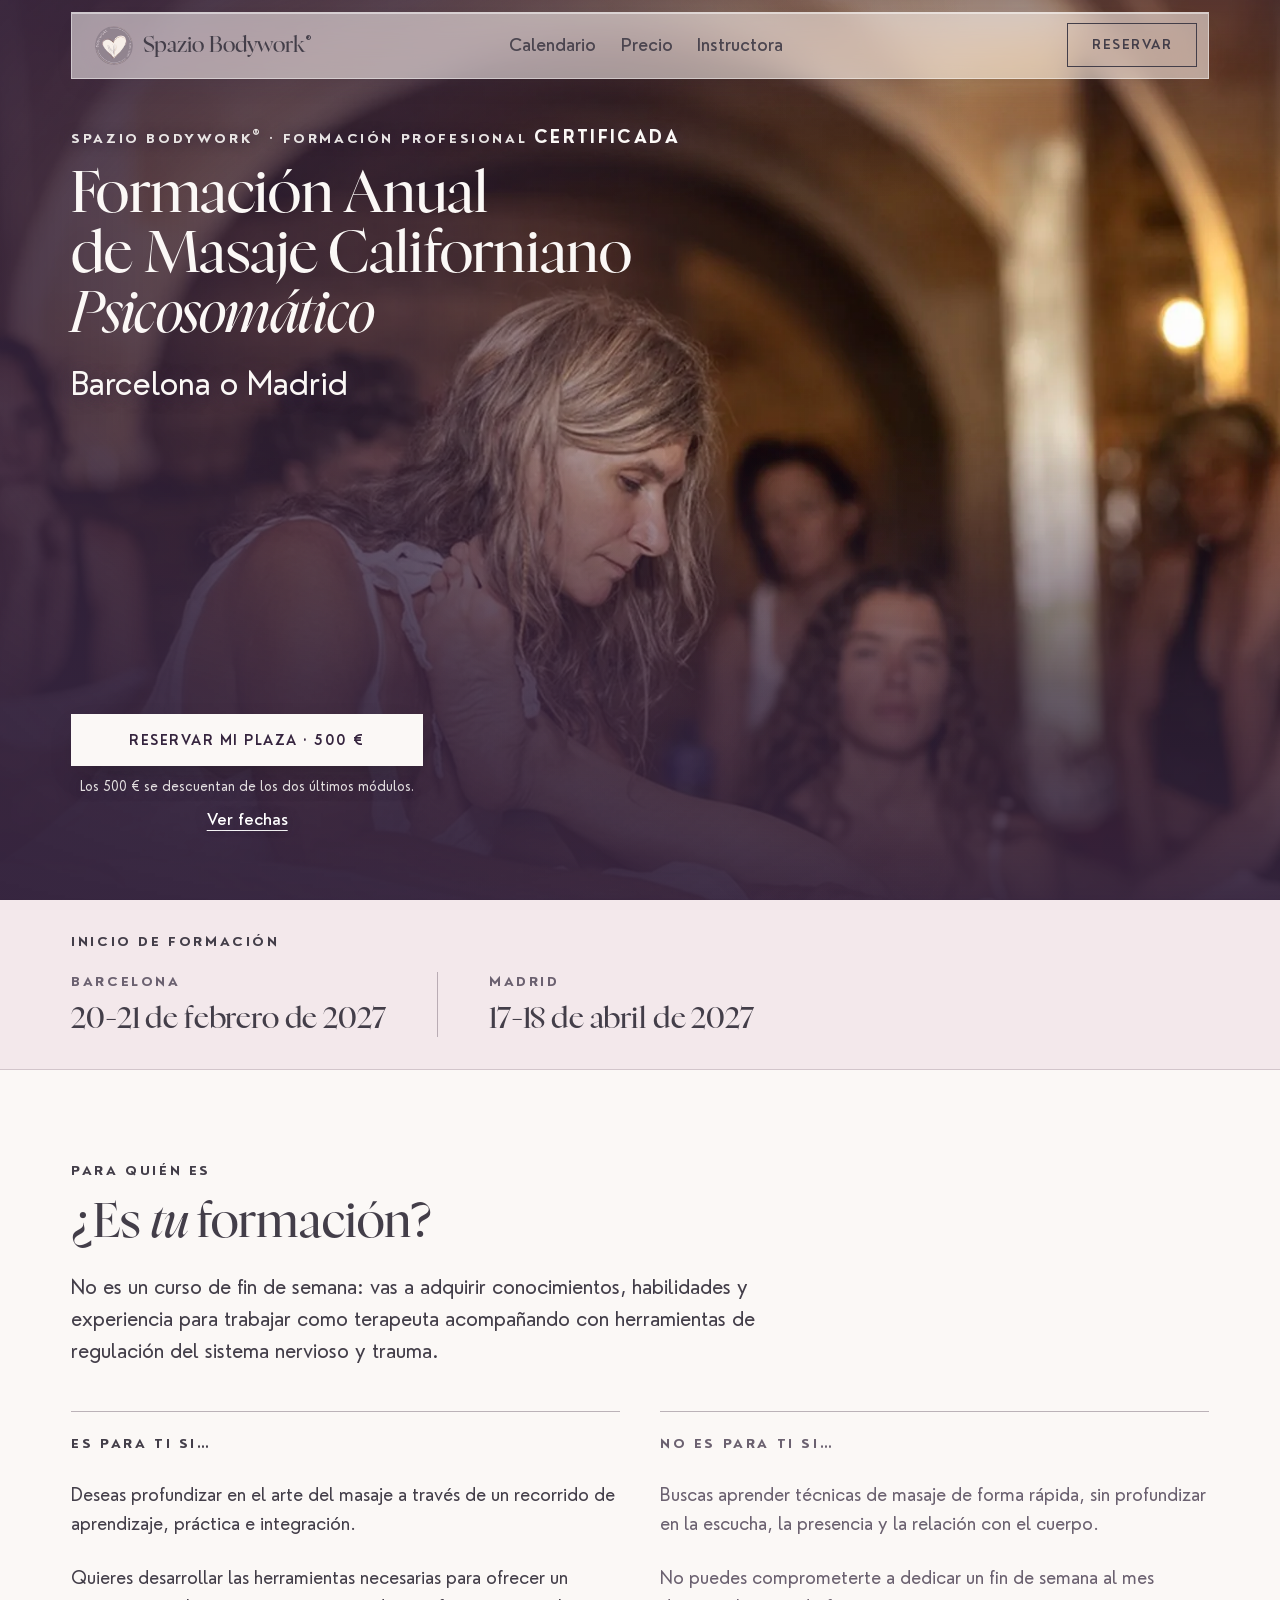
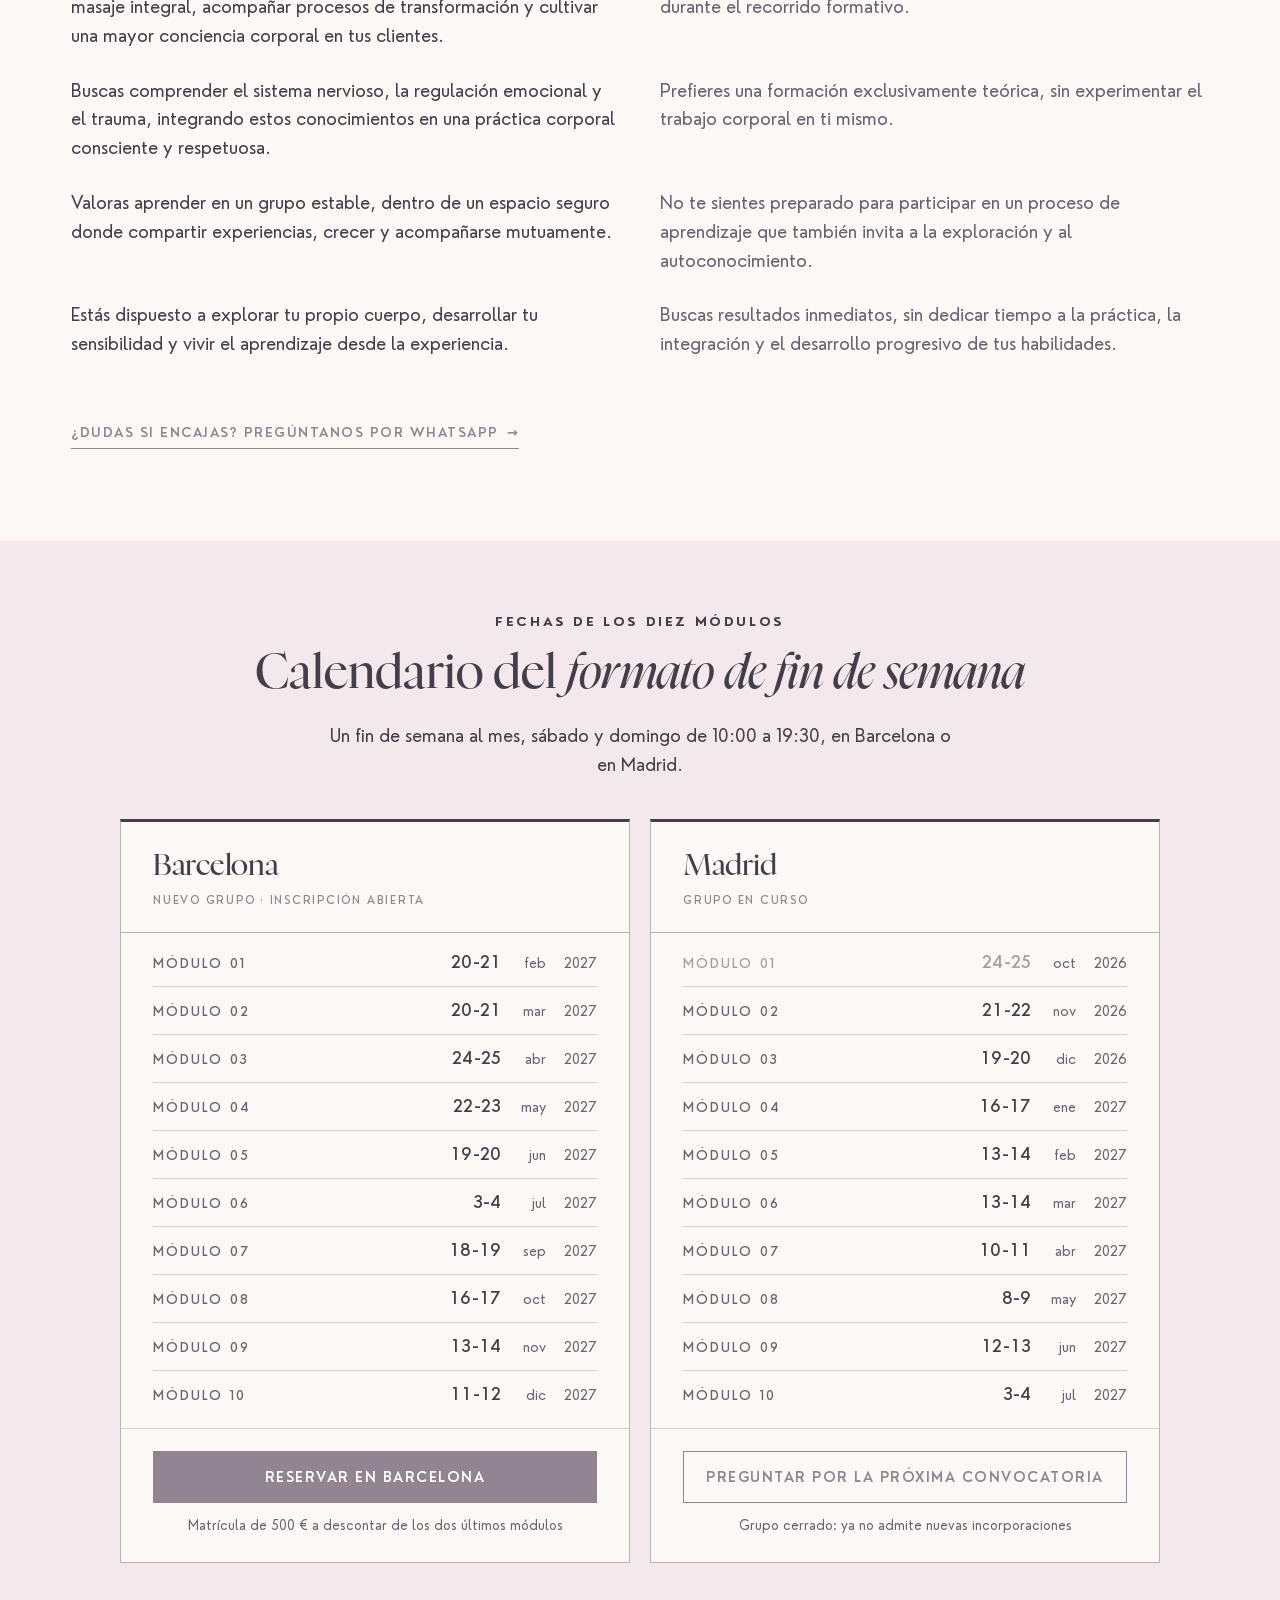
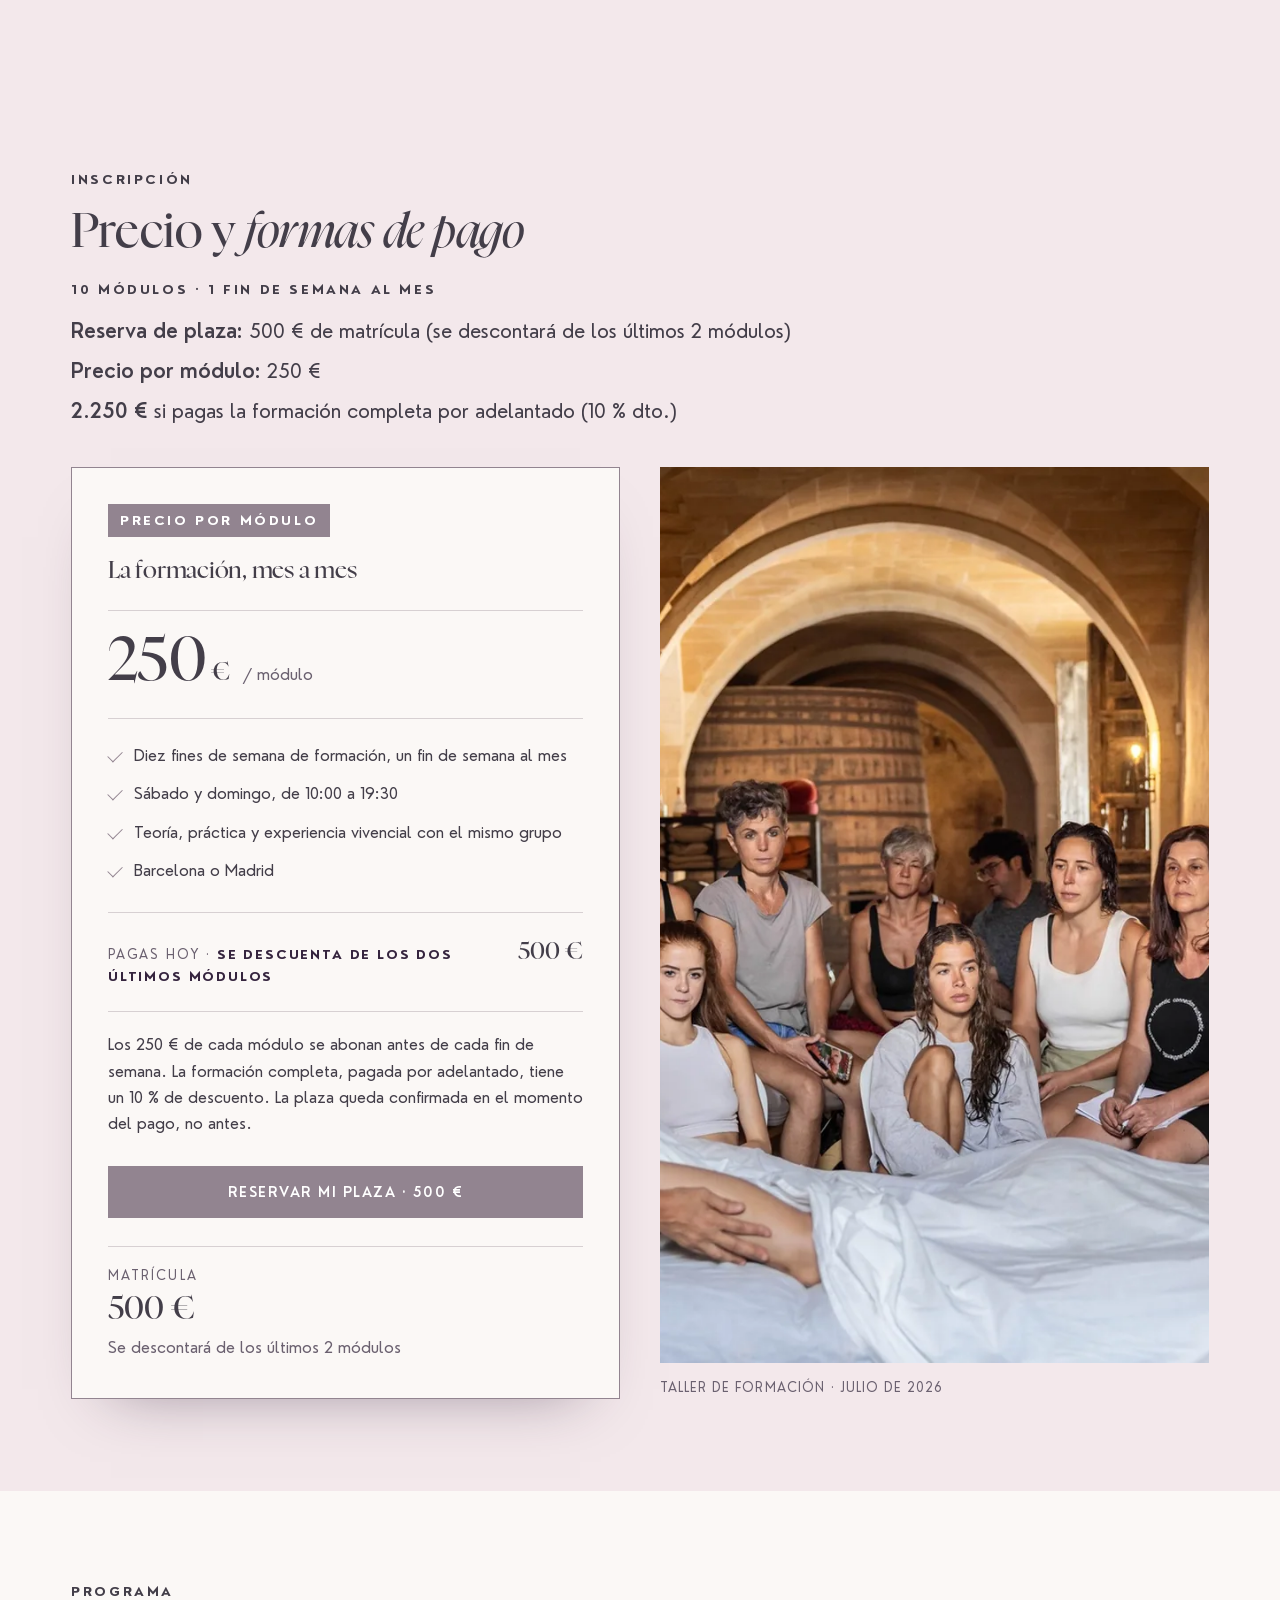
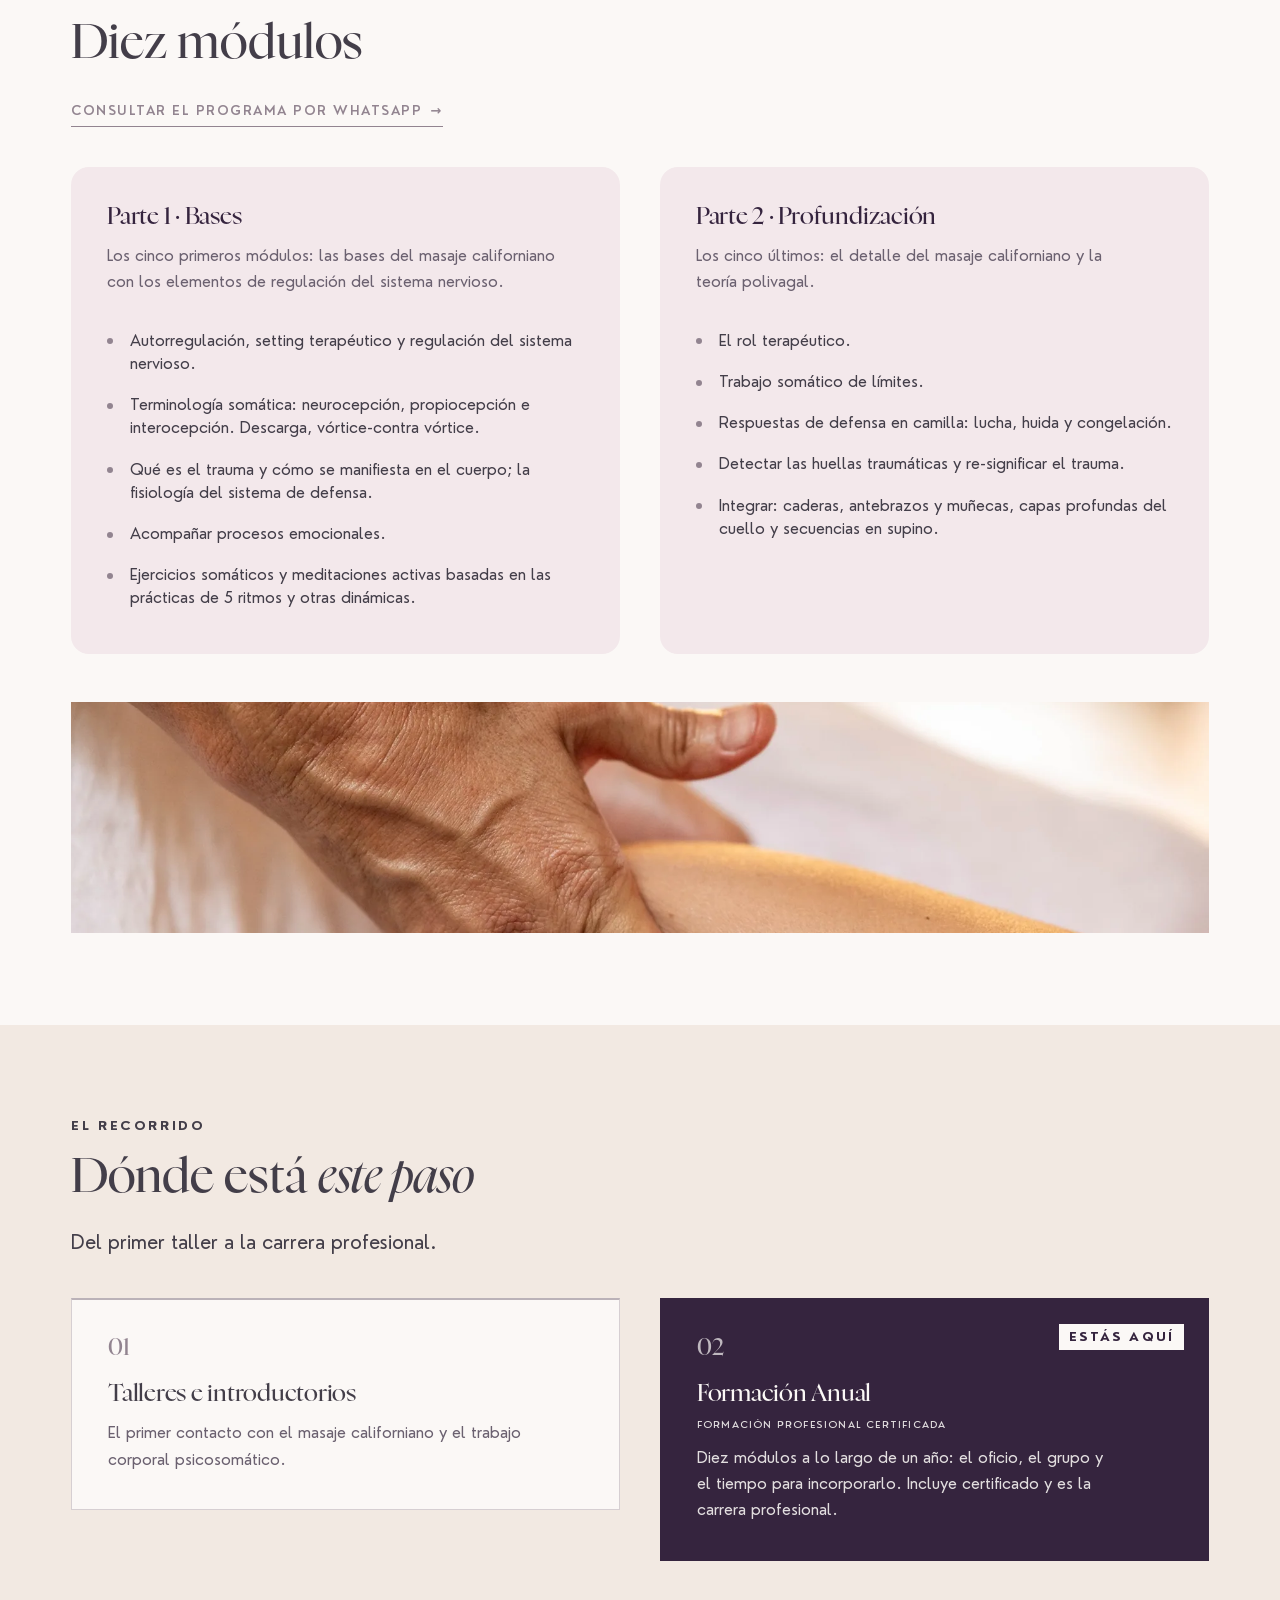
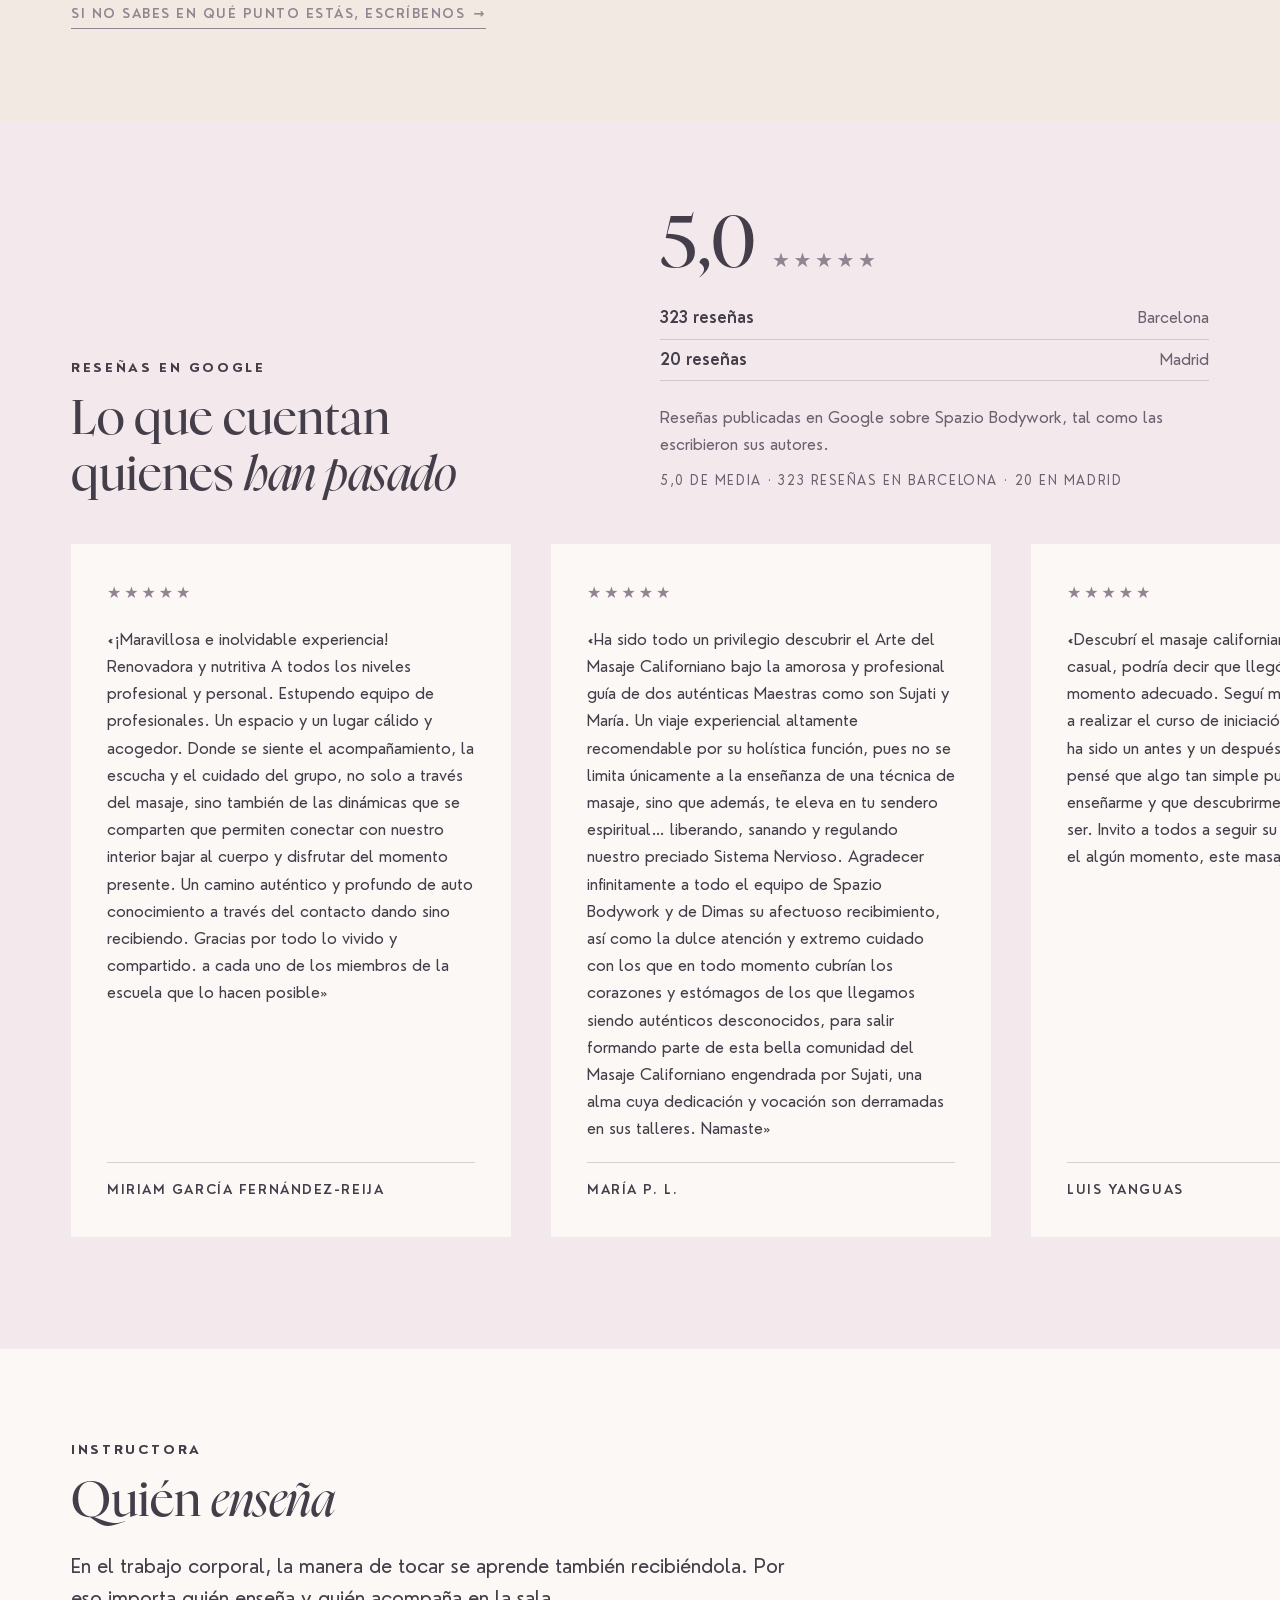
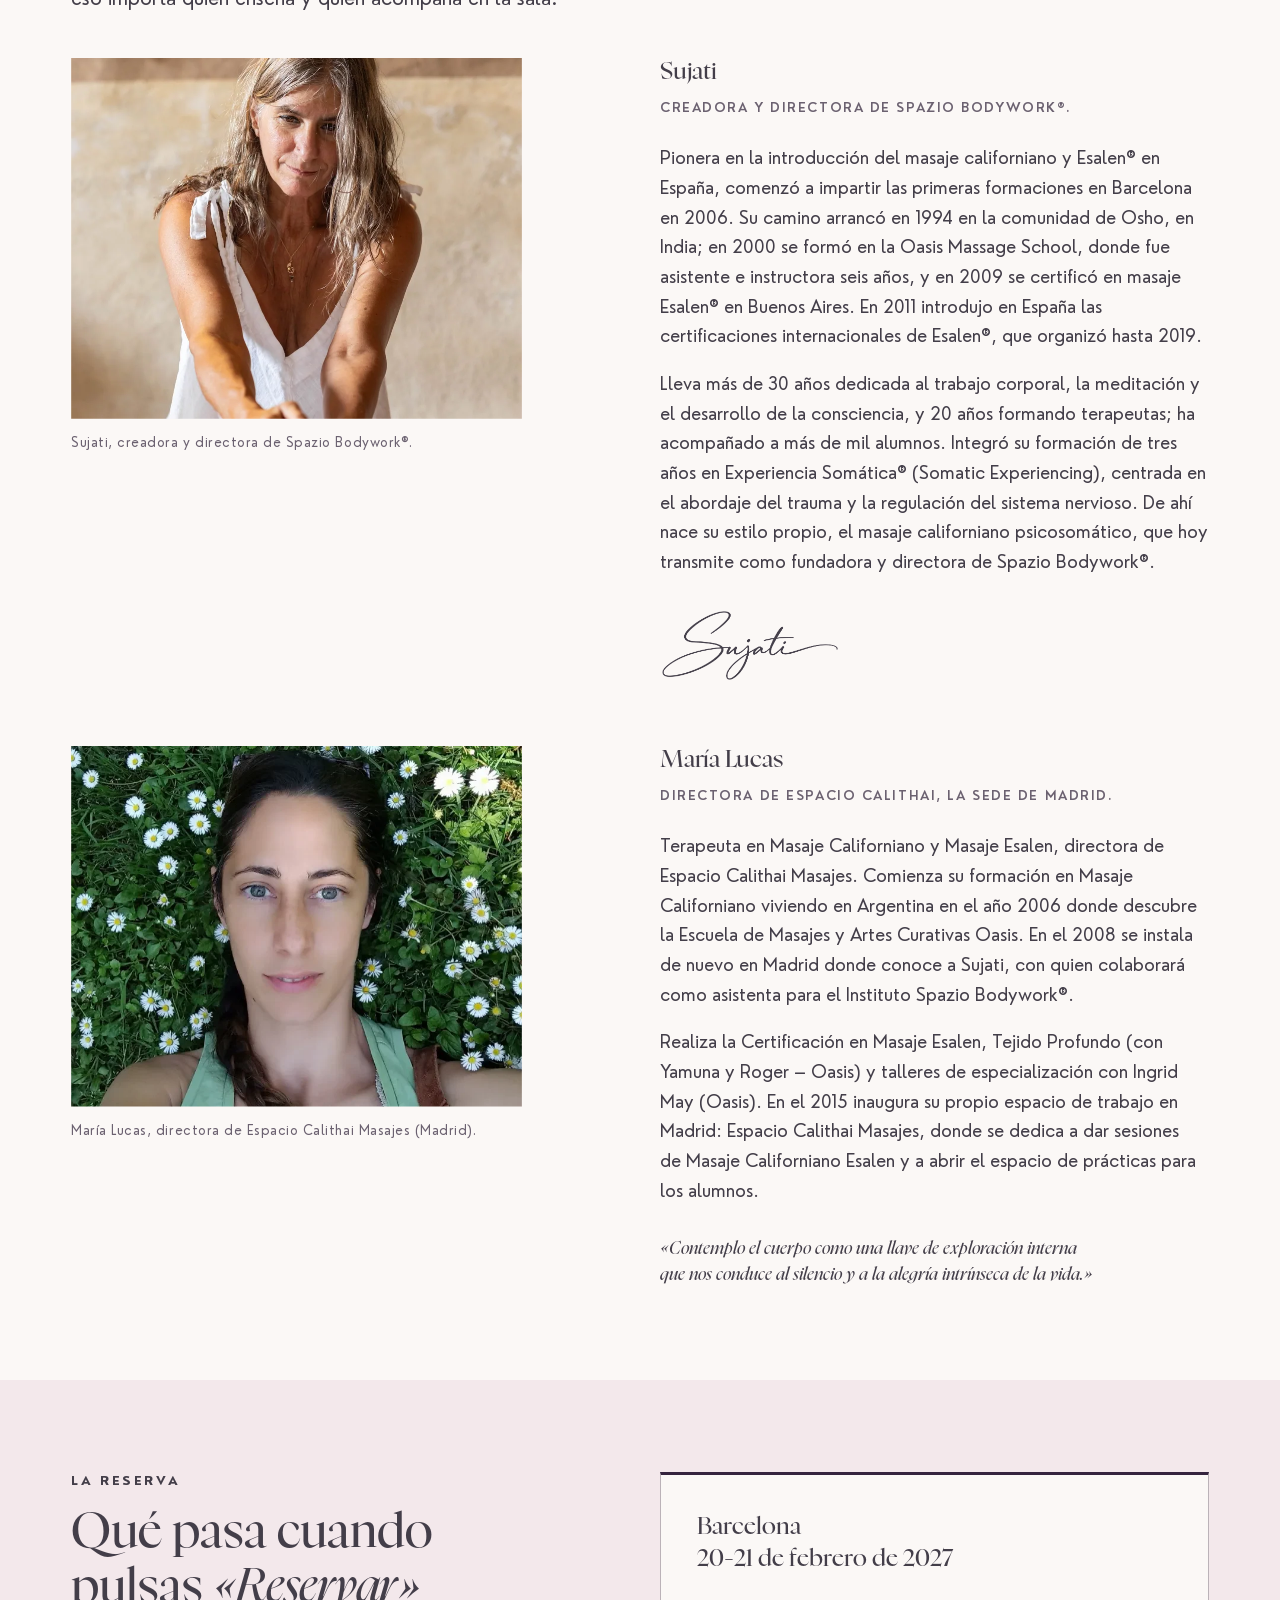
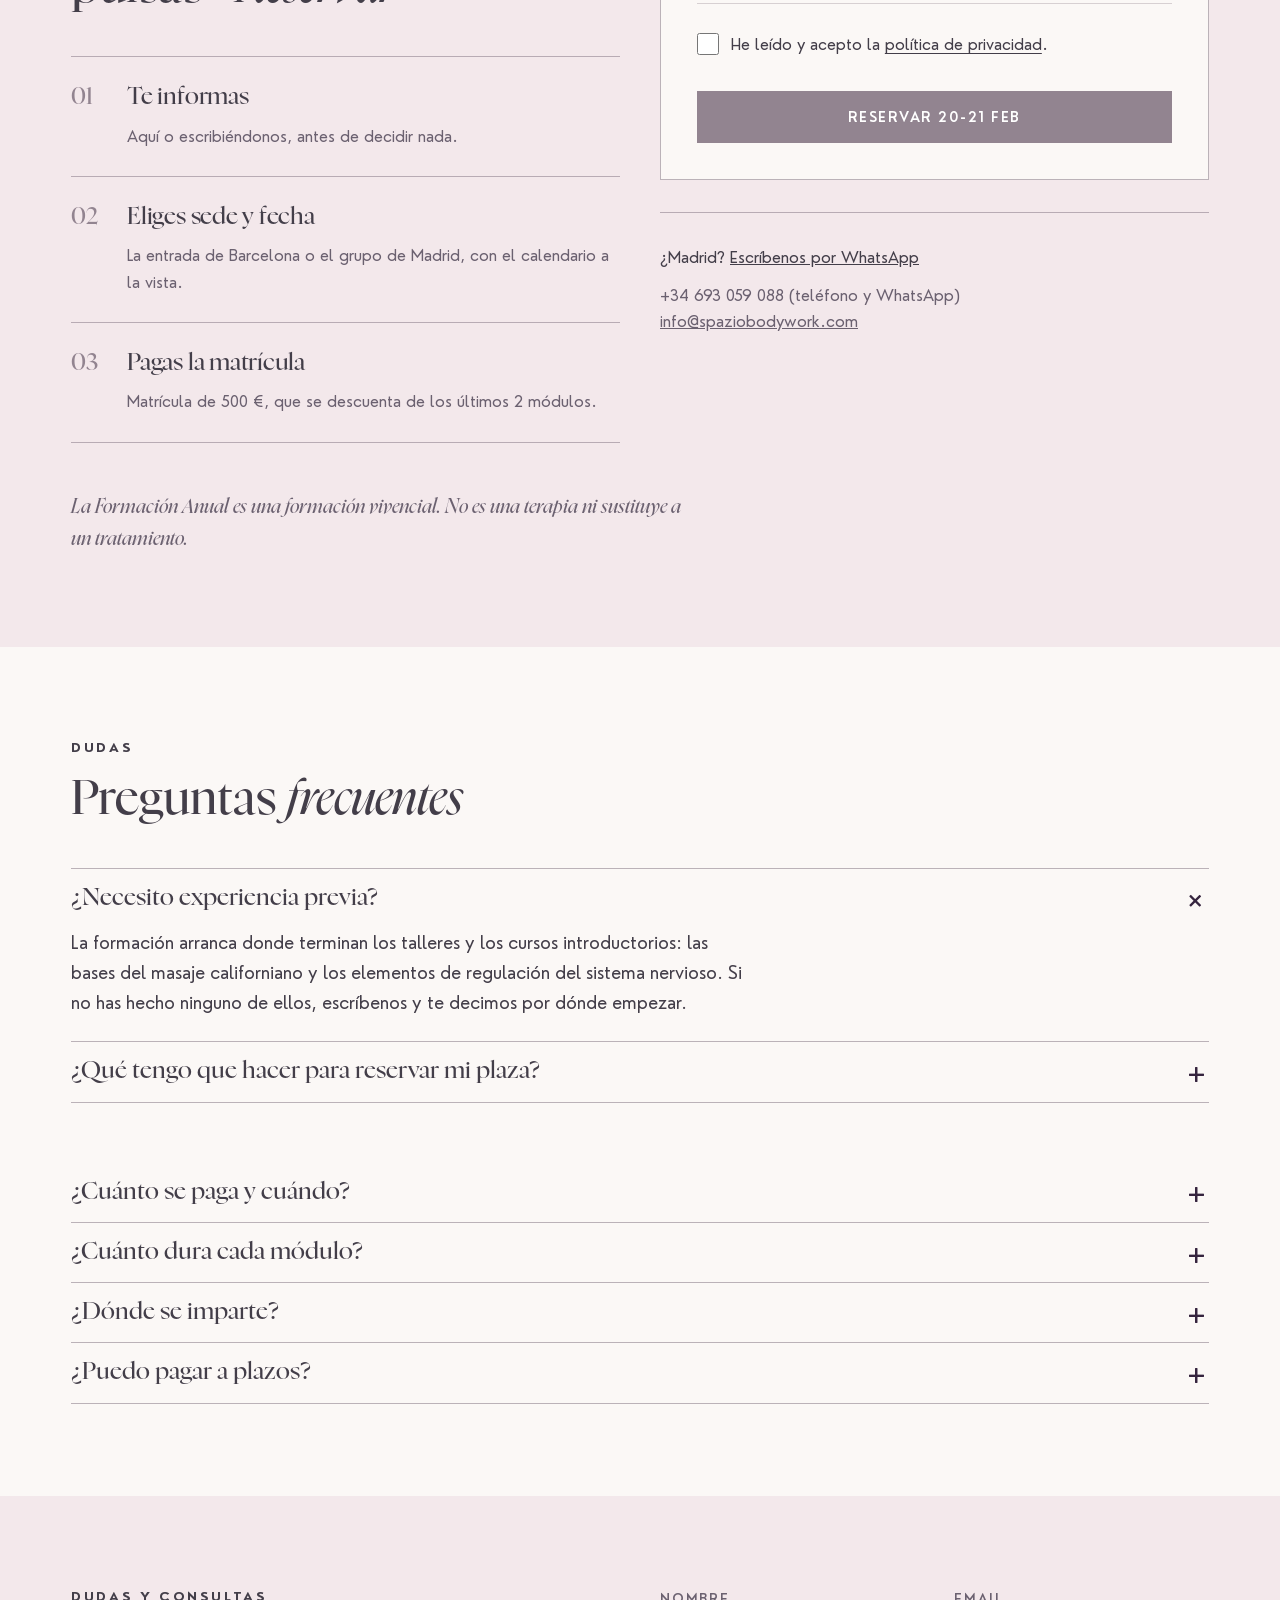
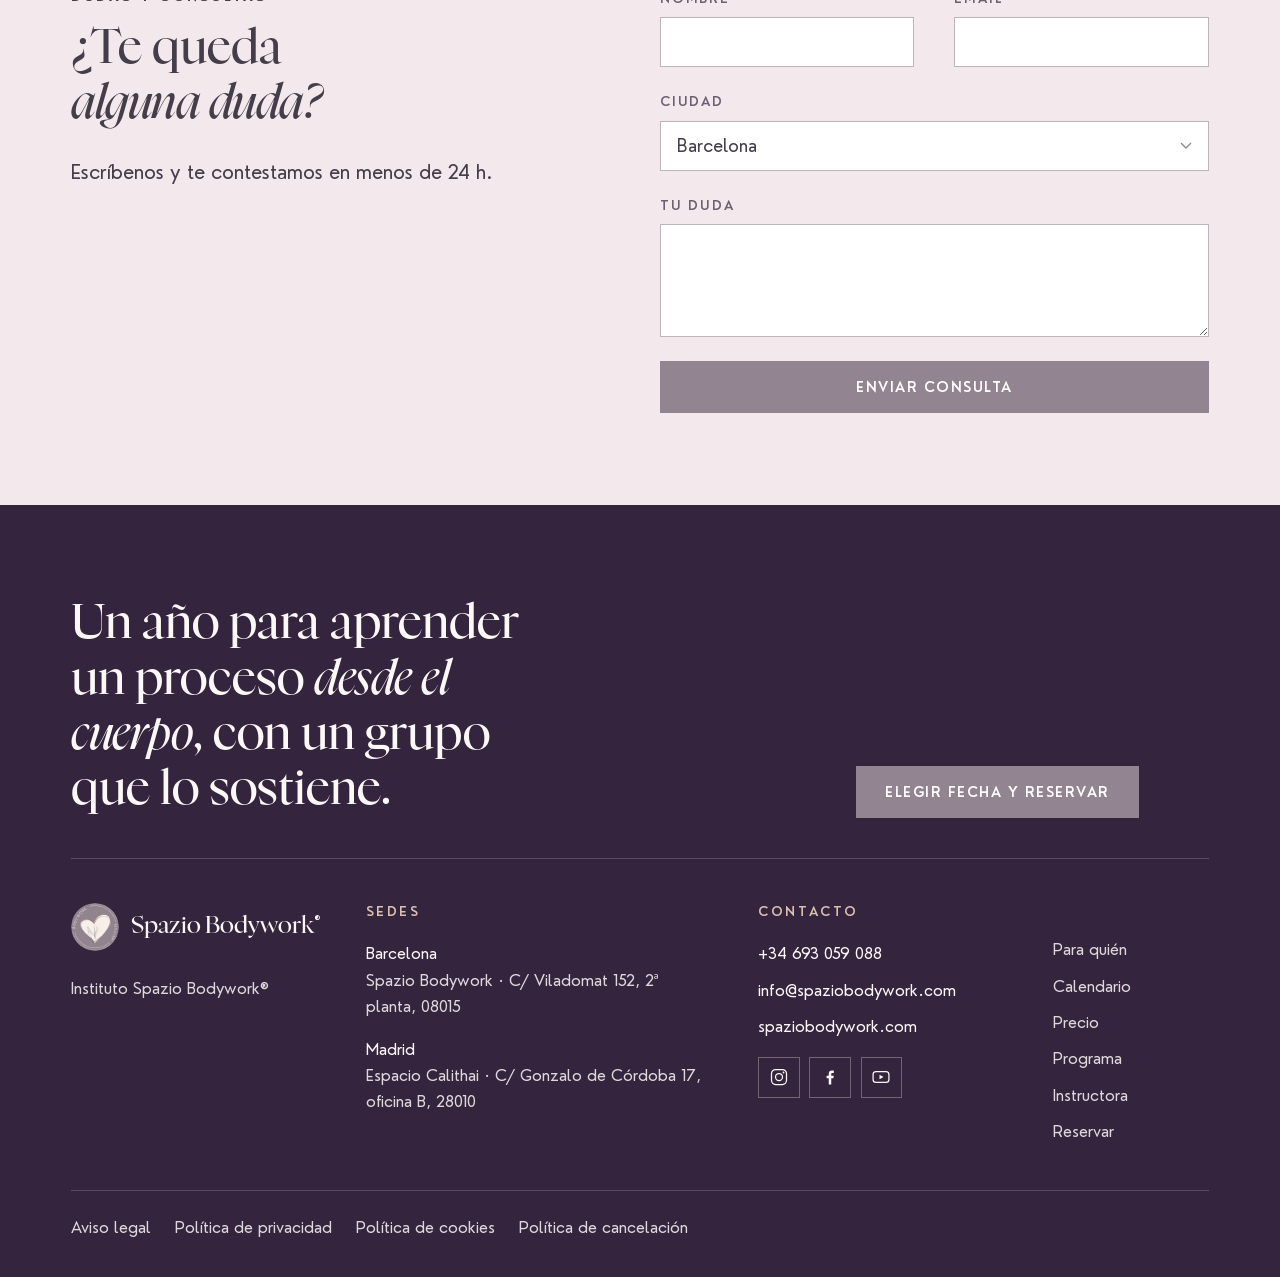
==== commit 1bc0c68c: "Formacion Anual: las tarjetas del recorrido miden lo que mide su texto" ====
--- a/formacion-anual/index.html
+++ b/formacion-anual/index.html
@@ -18,7 +18,7 @@
   -->
   <link rel="stylesheet" href="fonts.css?v=45">
   <link rel="stylesheet" href="styles.css?v=47">
-  <link rel="stylesheet" href="anual.css?v=99">
+  <link rel="stylesheet" href="anual.css?v=100">
 <script defer src="siteping-review.js?v=2"></script>
 </head>
 <body>
--- a/formacion-anual/anual.css
+++ b/formacion-anual/anual.css
@@ -398,7 +398,10 @@
 }
 .ladder .more { margin-top: 36px; }
 /* Dos pasos: talleres y esta formación. */
-@media (min-width: 640px) { .ladder .steps { grid-template-columns: repeat(2, minmax(0, 1fr)); } }
+@media (min-width: 640px) {
+  /* Cada tarjeta mide lo que mide su texto: sin bloque blanco de relleno */
+  .ladder .steps { grid-template-columns: repeat(2, minmax(0, 1fr)); align-items: start; }
+}
 
 /* Pasos de la reserva: lista vertical con número a la izquierda */
 /* móvil: los cuatro pasos del recorrido pasan a filas compactas (el actual sigue en bloque ciruela) */
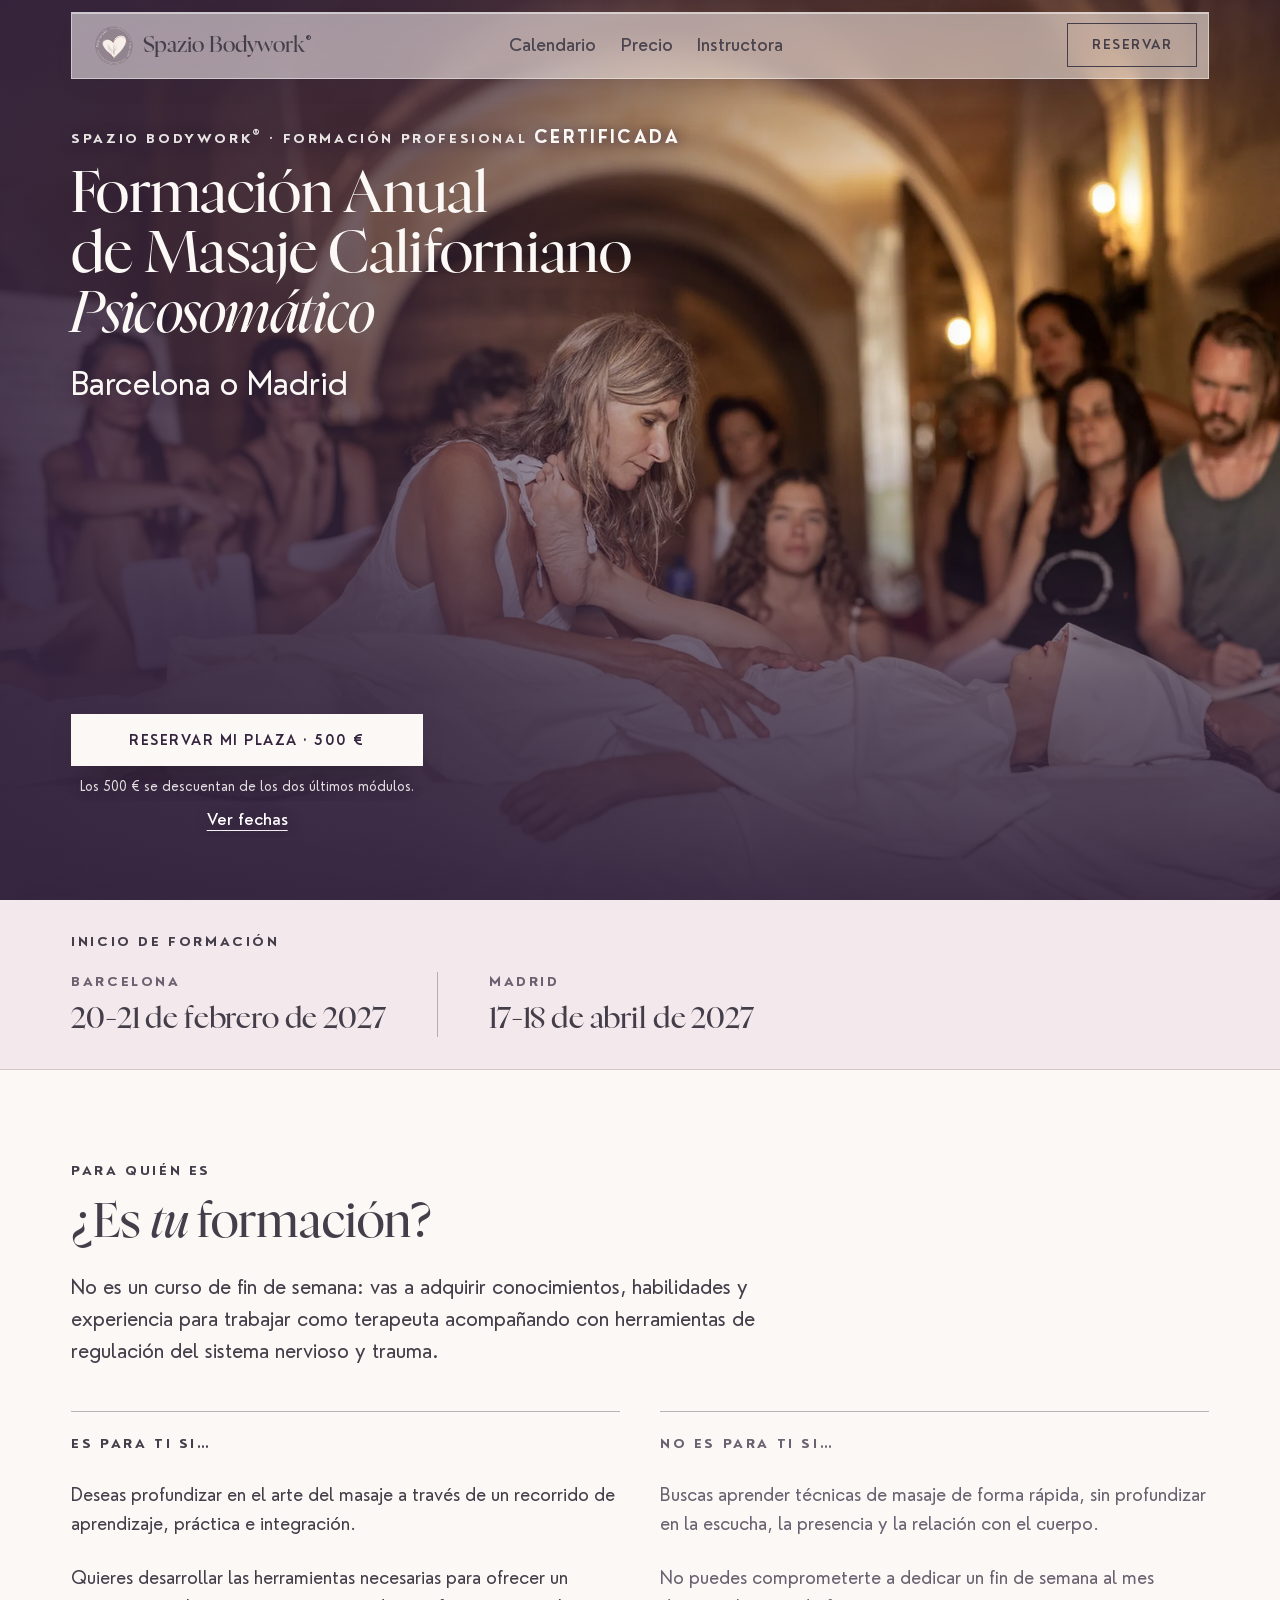
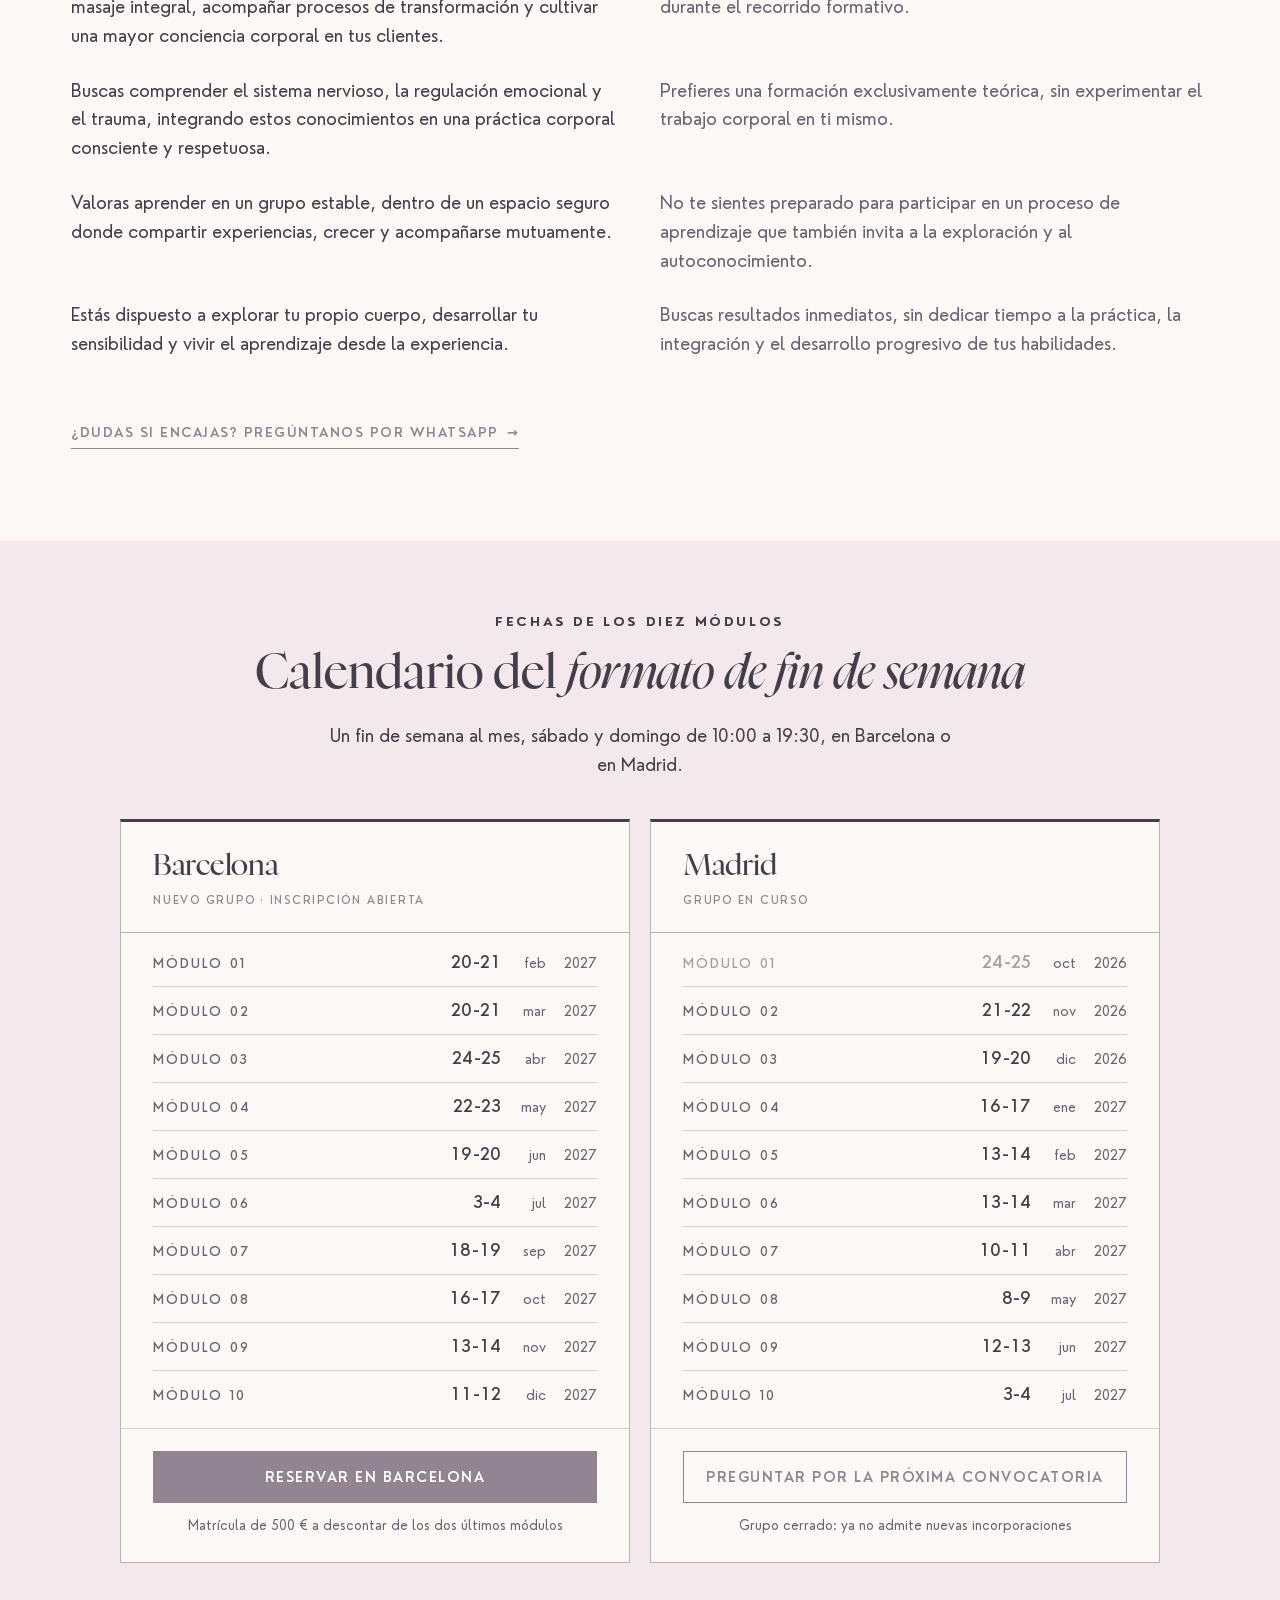
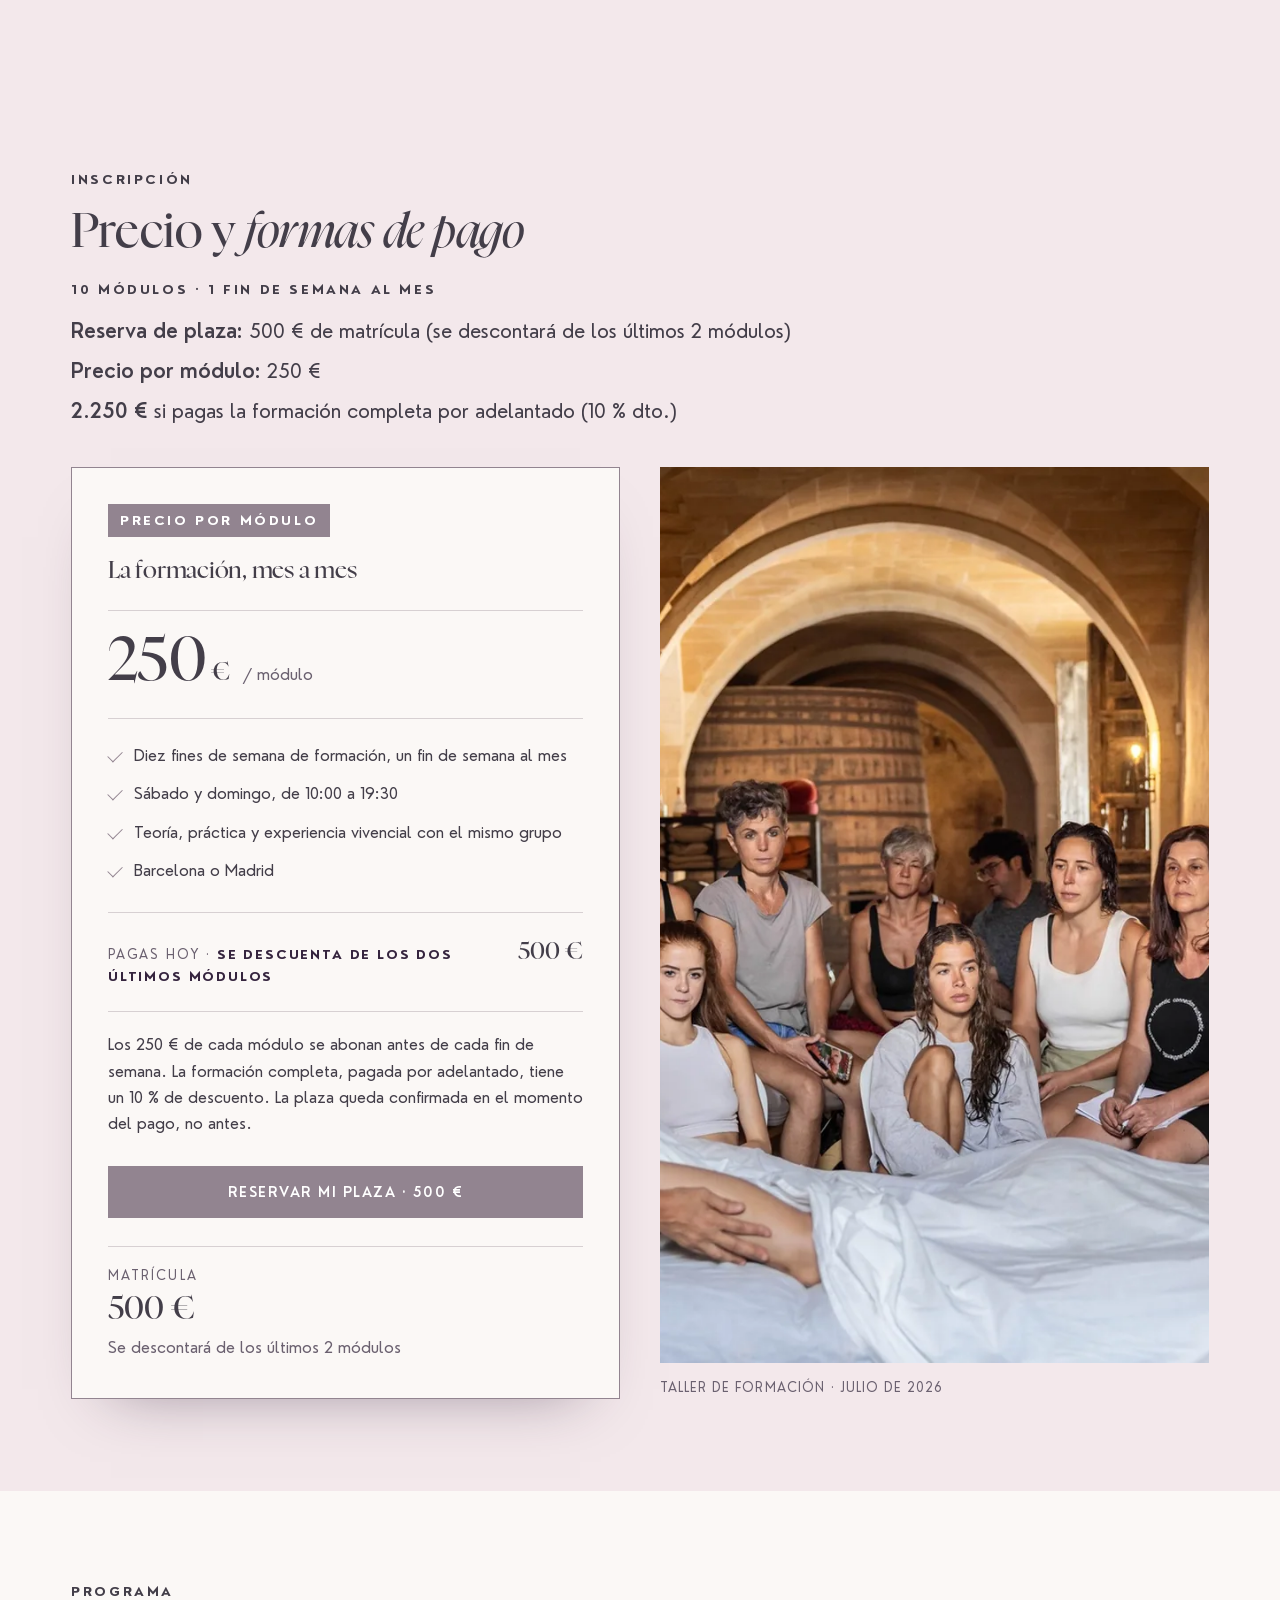
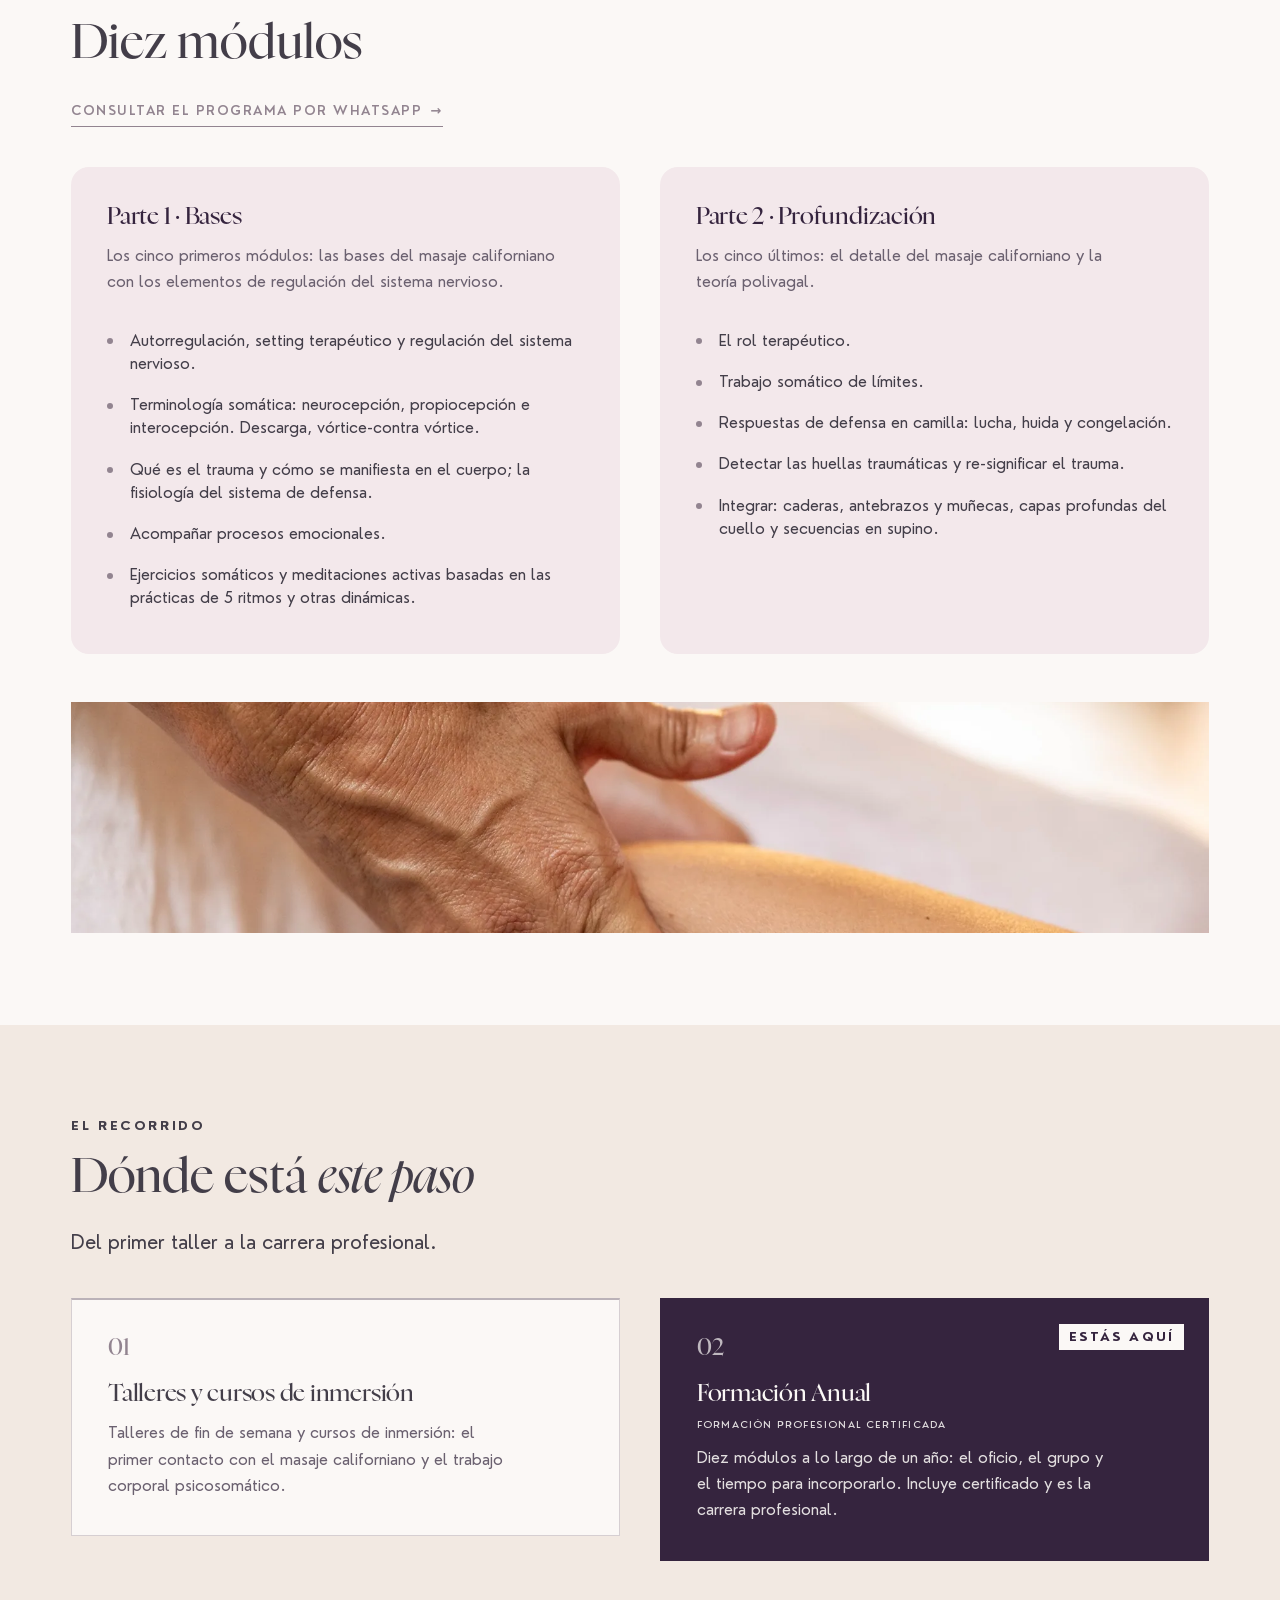
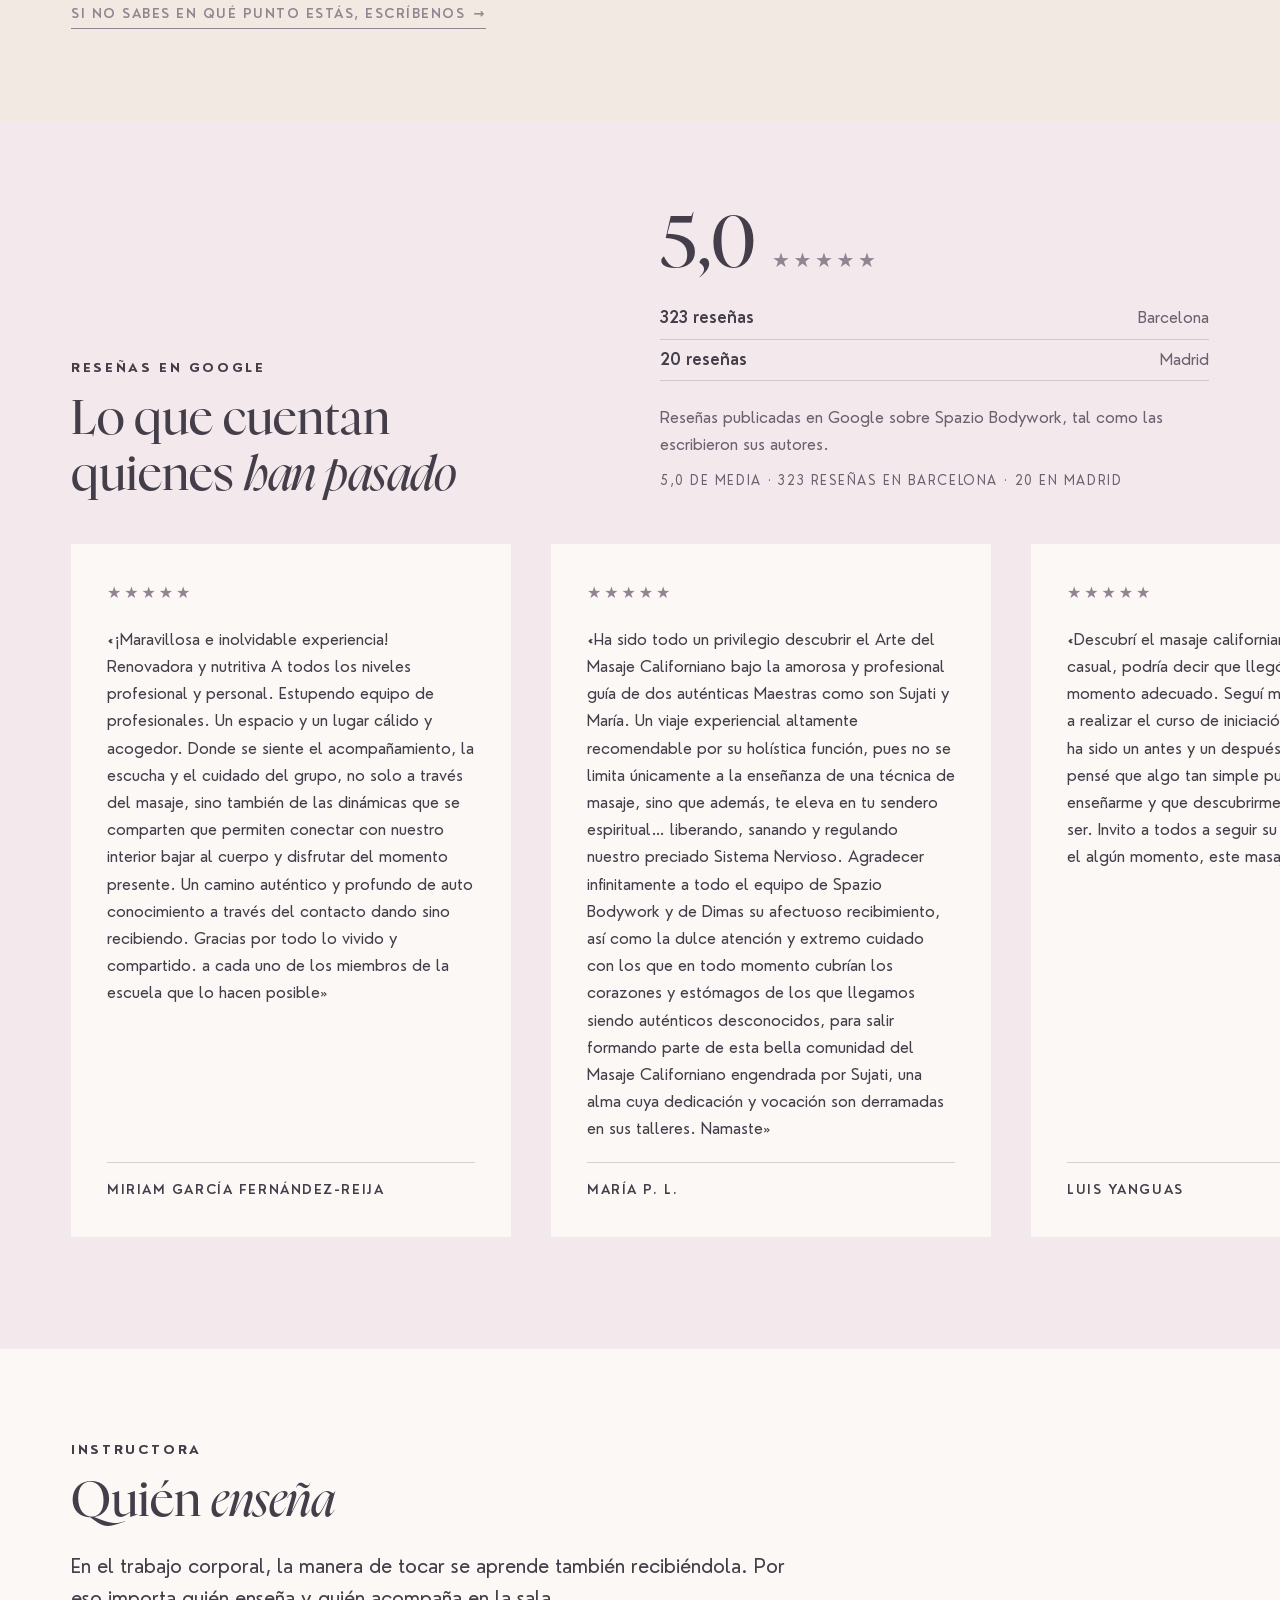
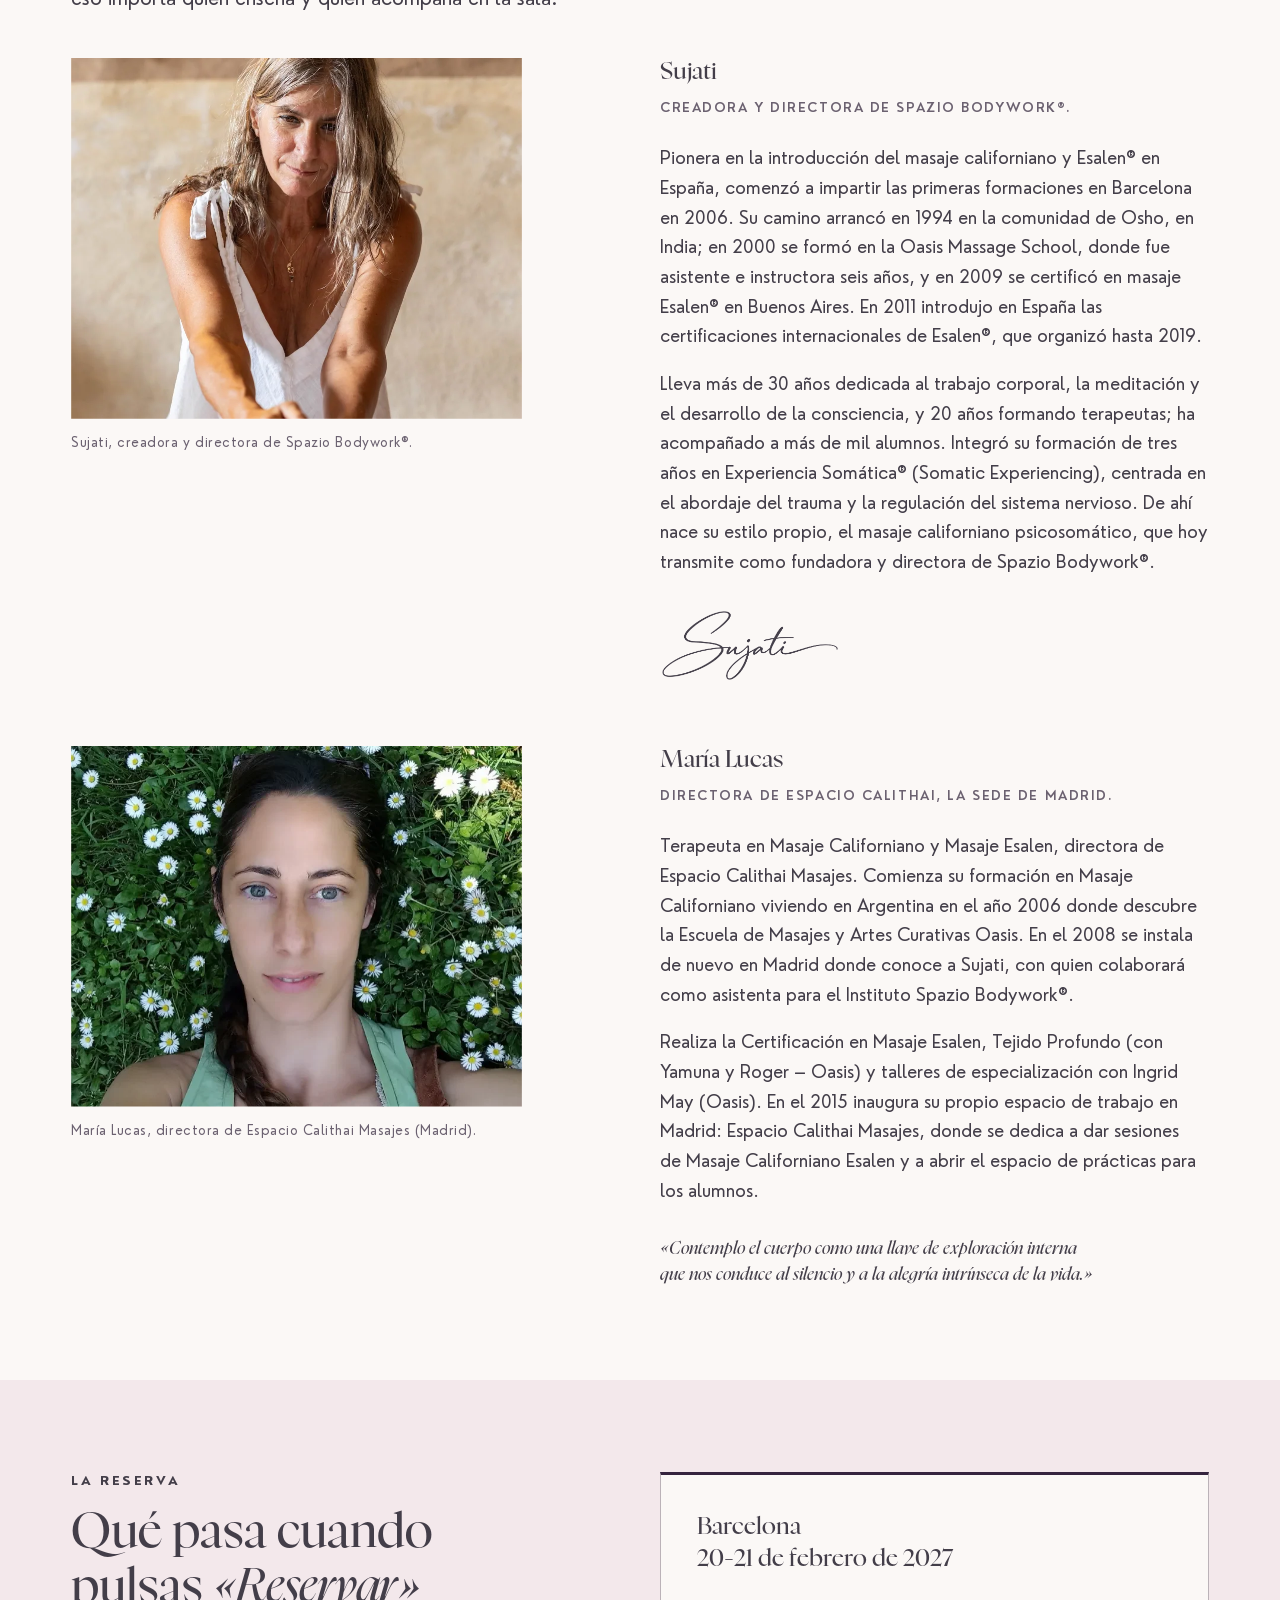
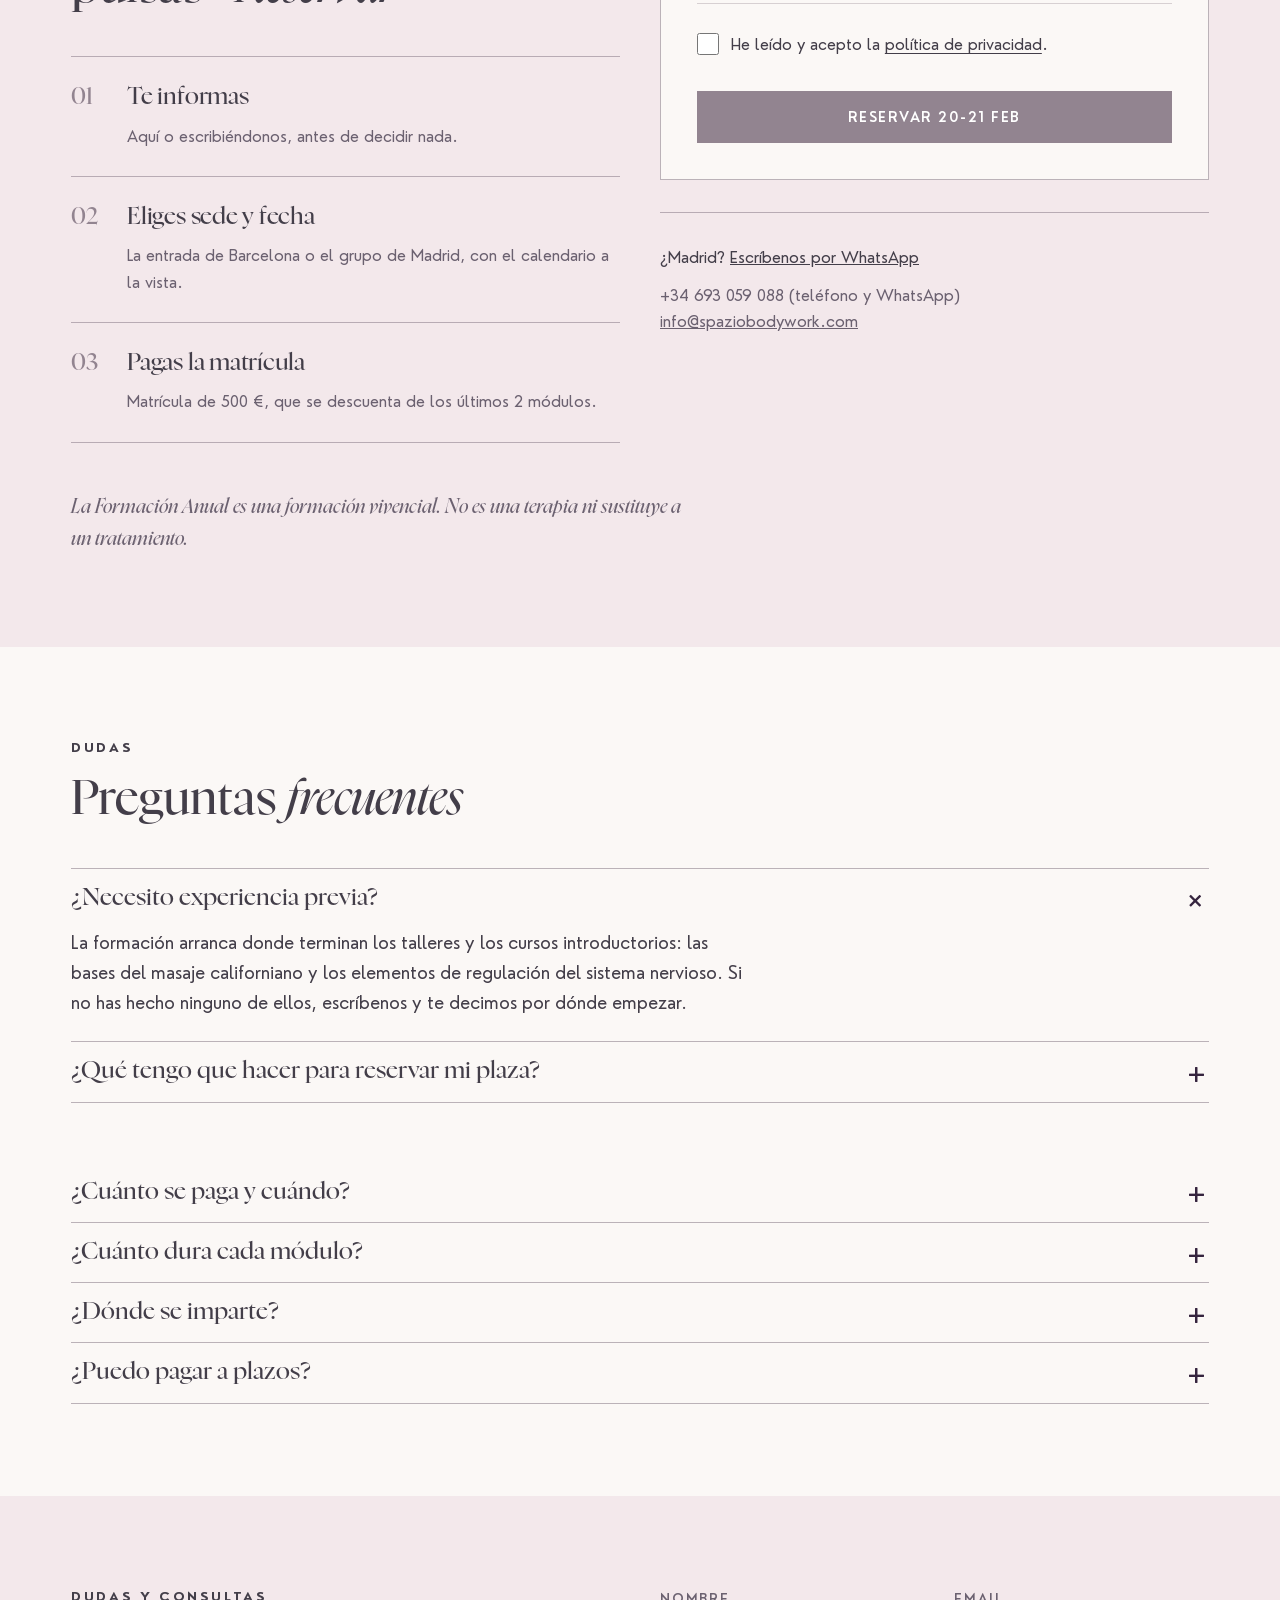
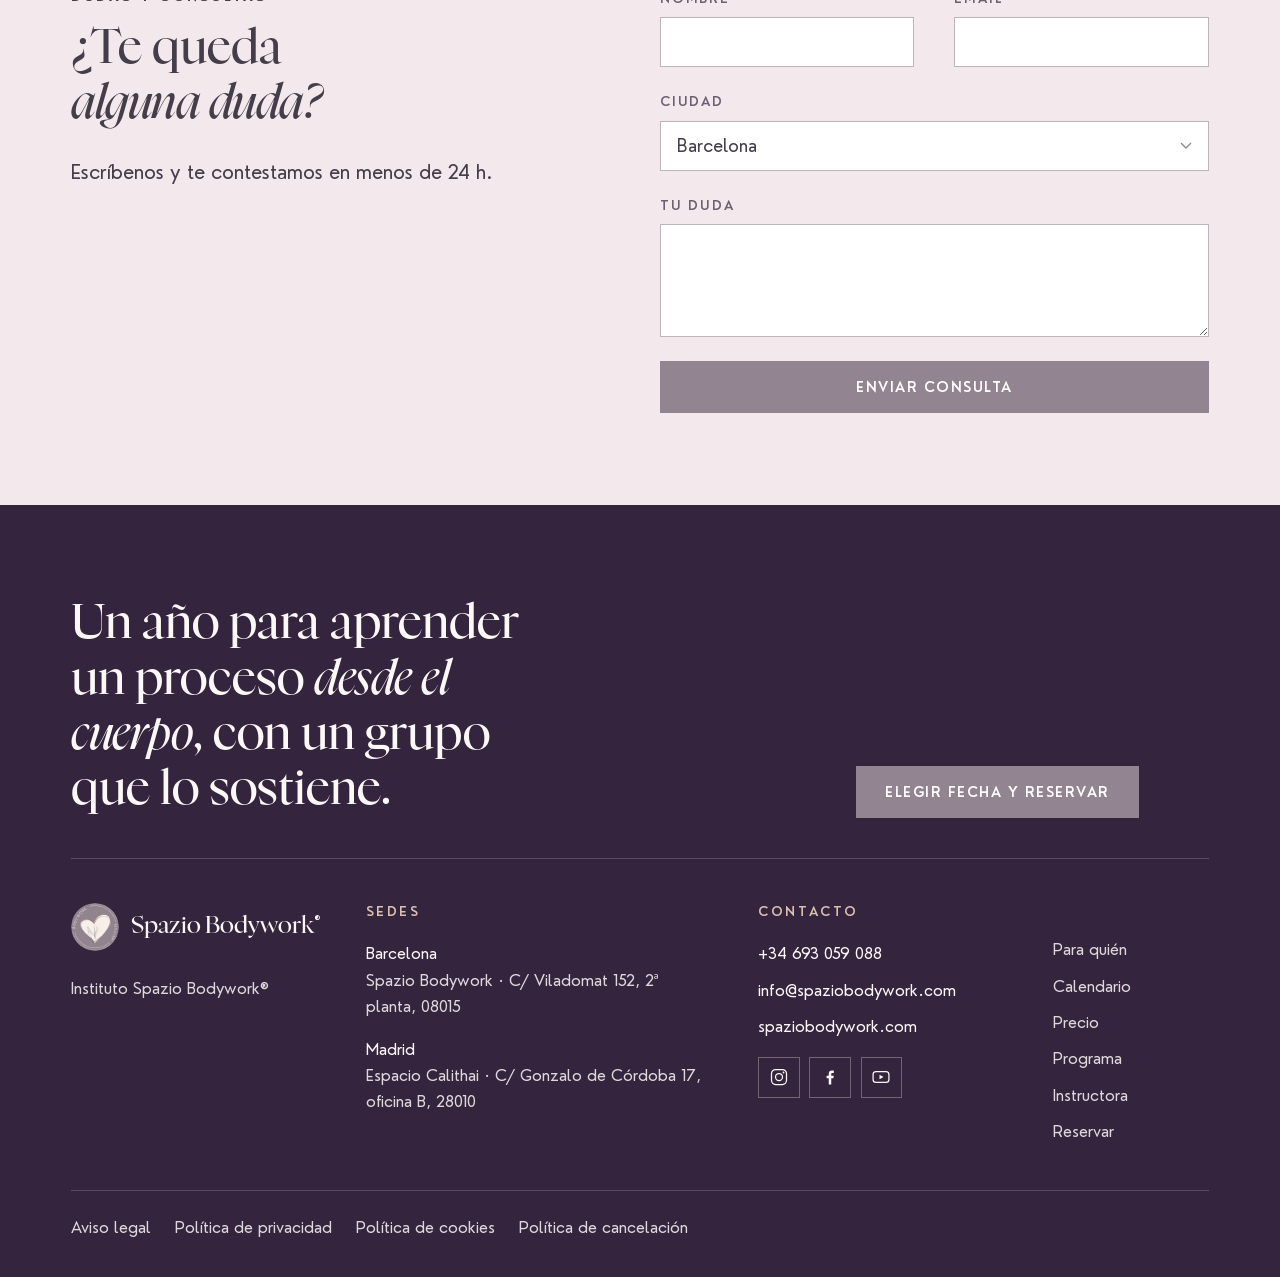
==== commit 2d12fdb1: "Formacion Anual: el primer paso son talleres y cursos de inmersion" ====
--- a/formacion-anual/index.html
+++ b/formacion-anual/index.html
@@ -289,8 +289,8 @@
 
       <ol class="steps">
         <li>
-          <h3>Talleres e introductorios</h3>
-          <p>El primer contacto con el masaje californiano y el trabajo corporal psicosomático.</p>
+          <h3>Talleres y cursos de inmersión</h3>
+          <p>Talleres de fin de semana y cursos de inmersión: el primer contacto con el masaje californiano y el trabajo corporal psicosomático.</p>
         </li>
         <li class="is-here">
           <span class="here-tag">Estás aquí</span>
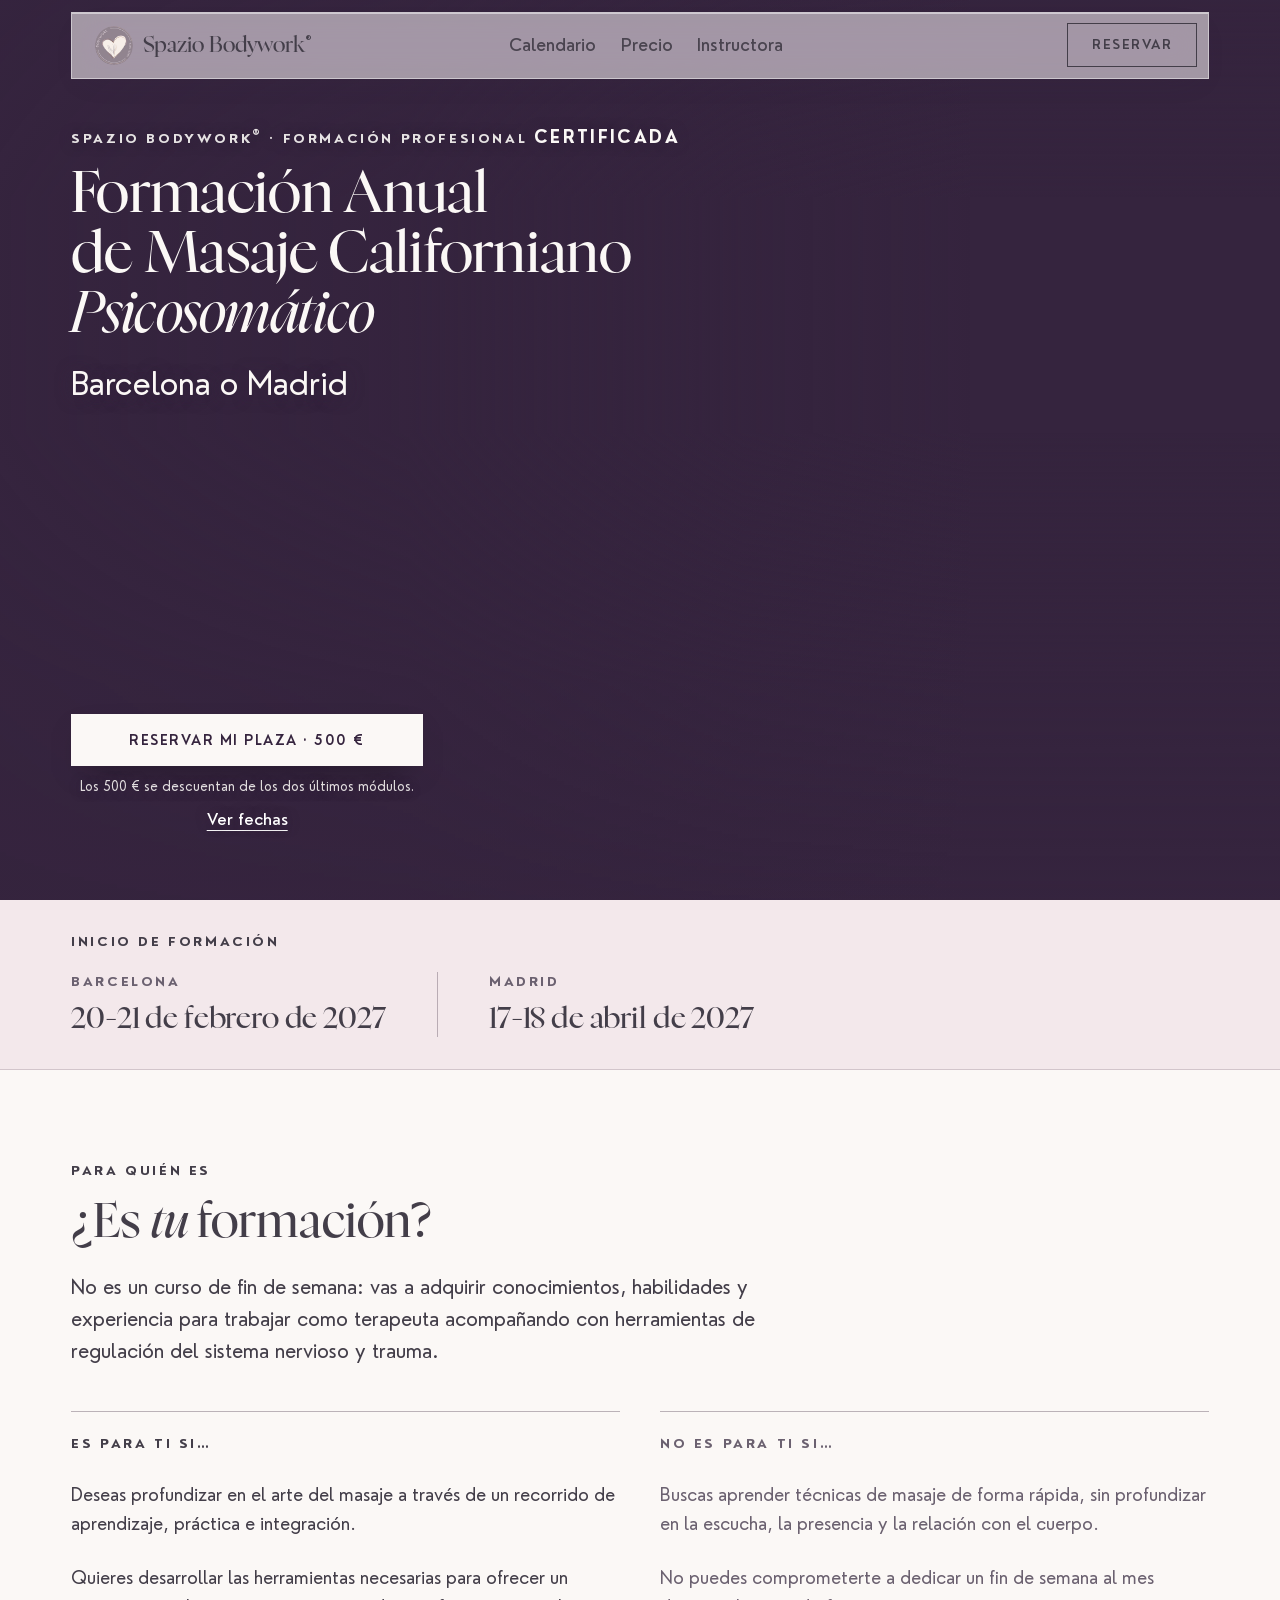
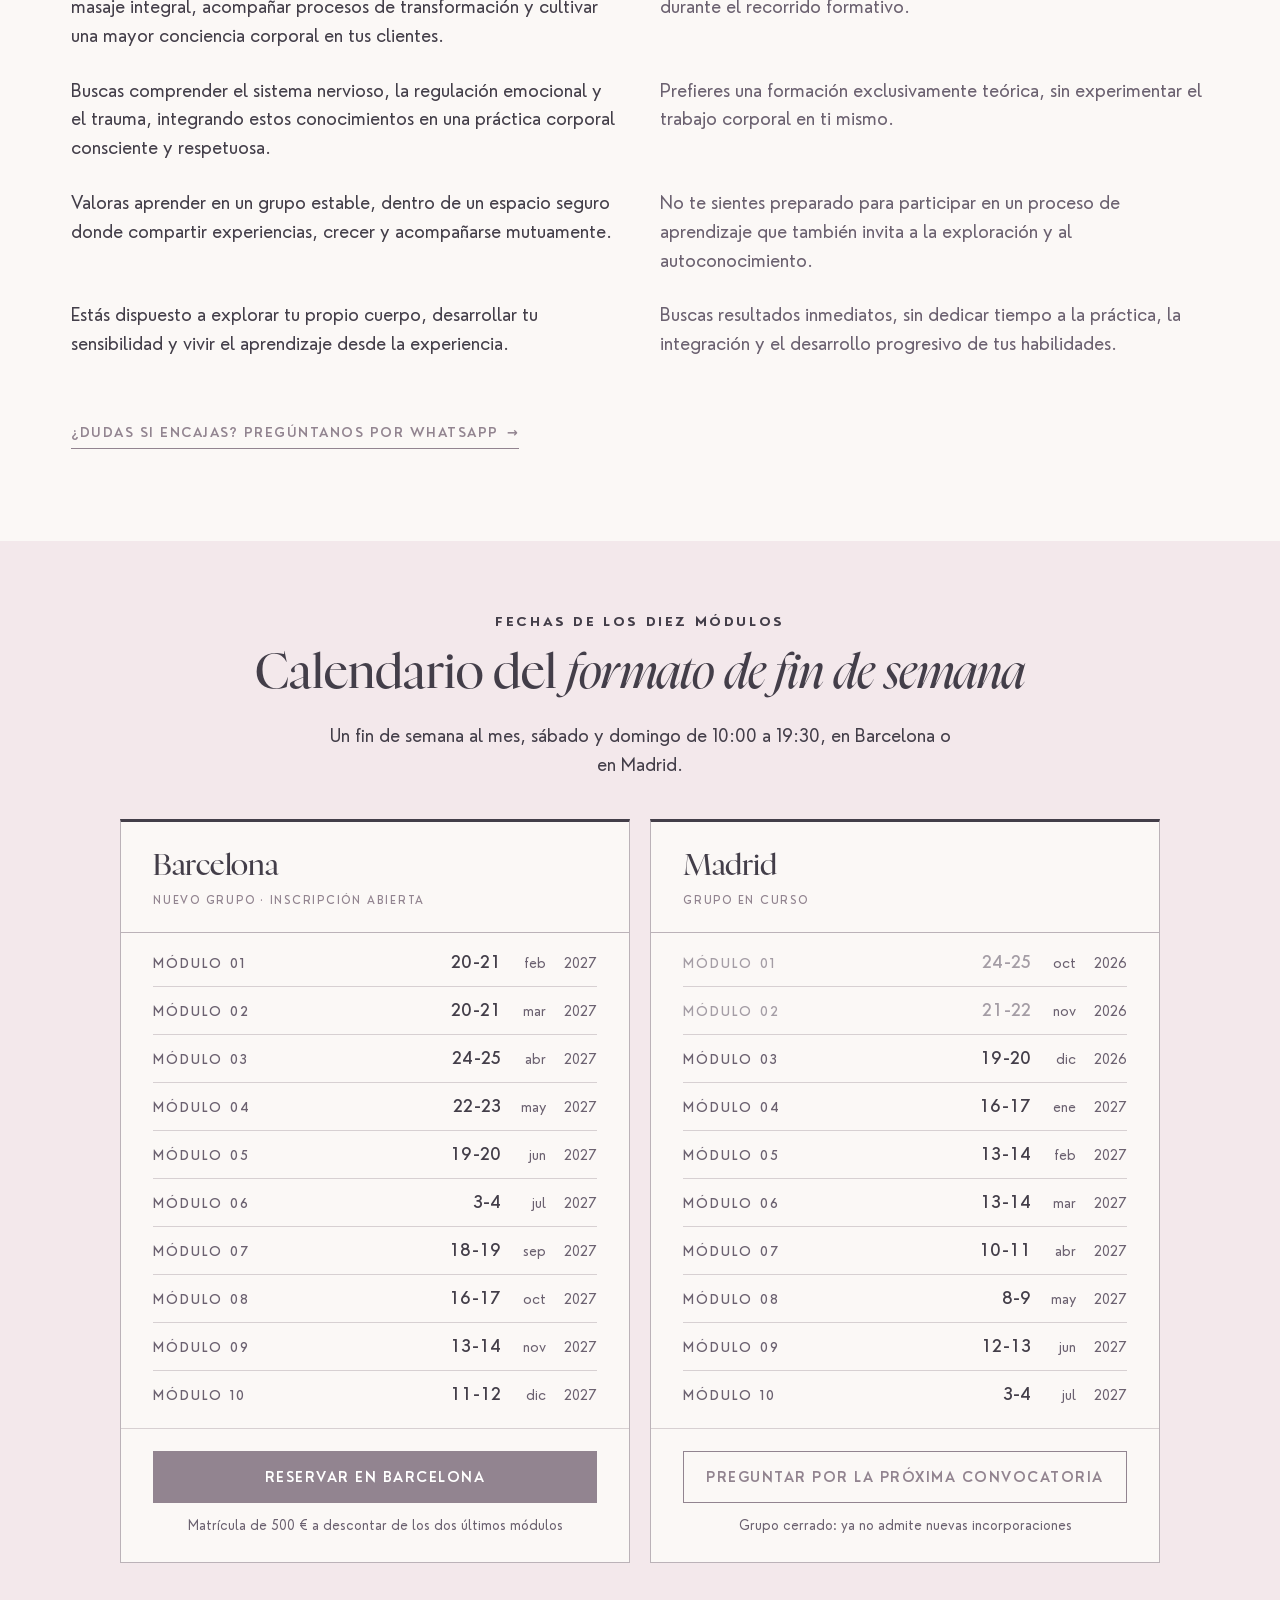
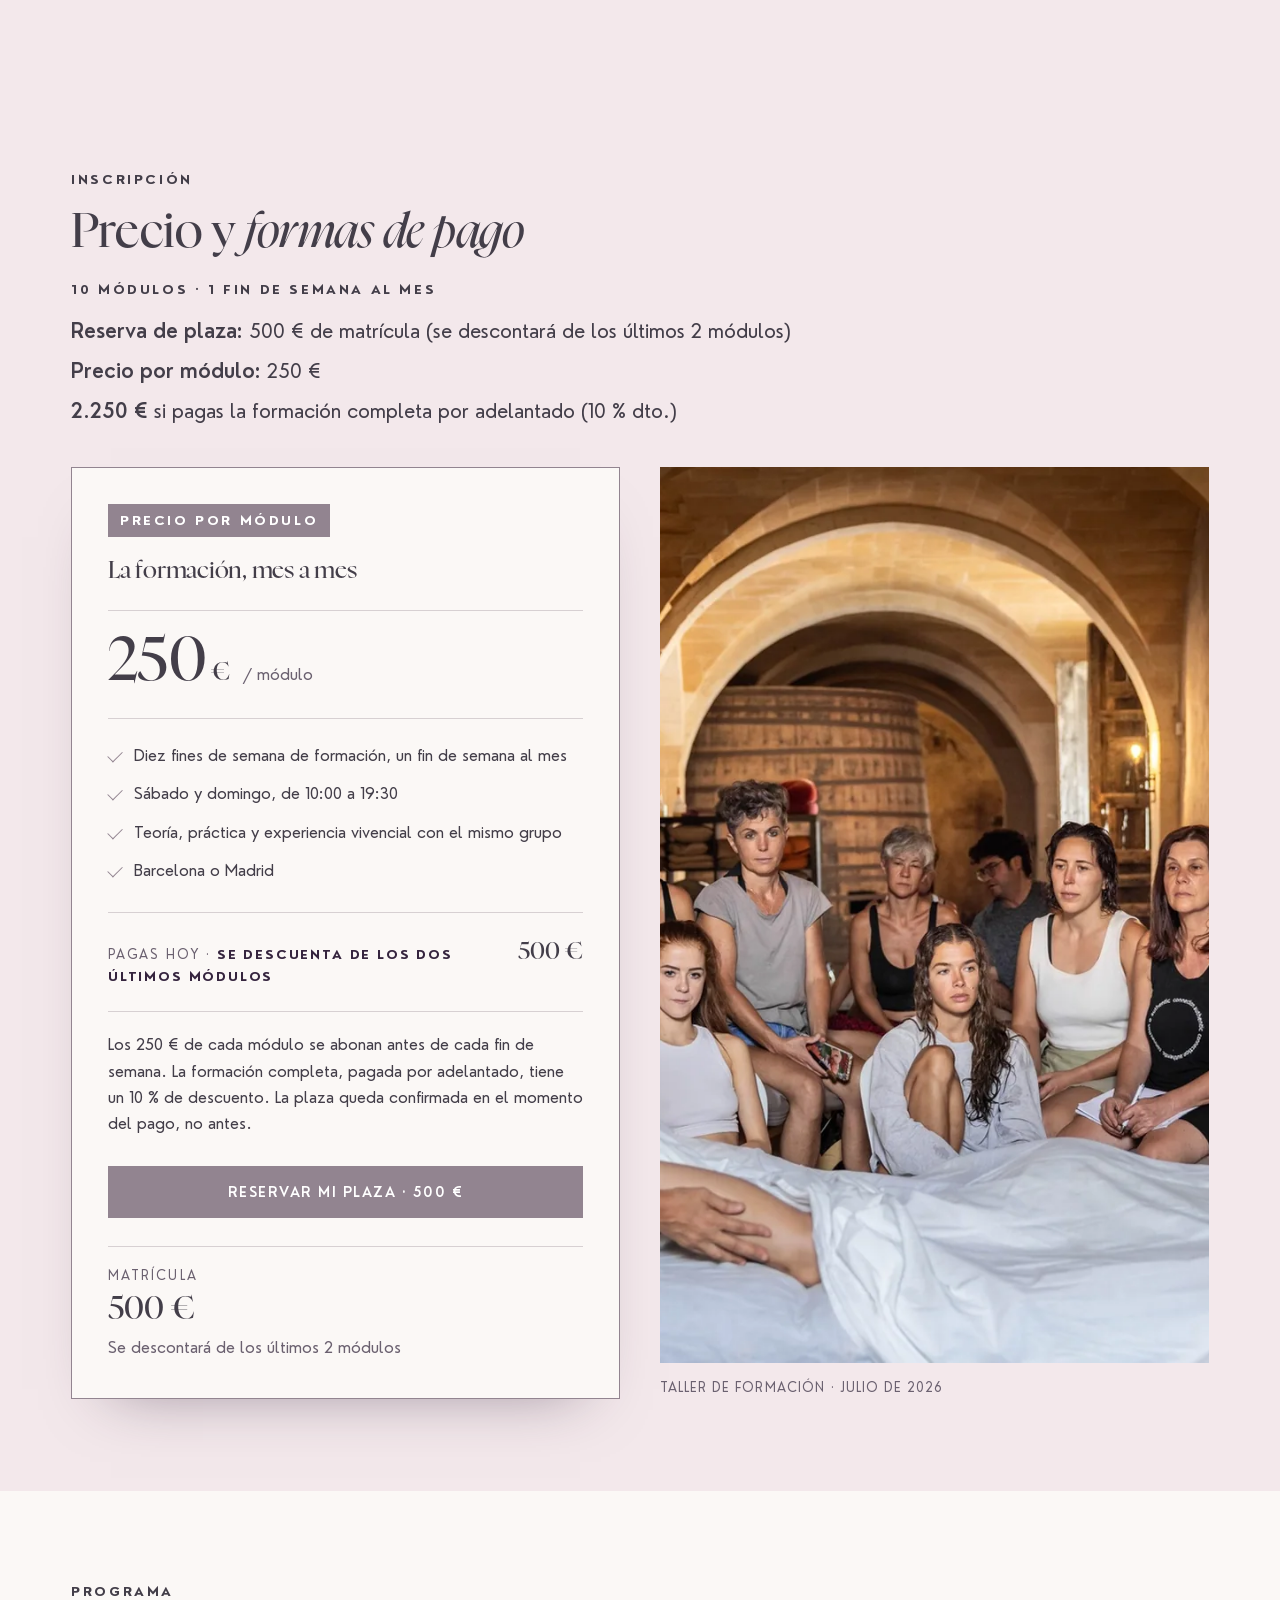
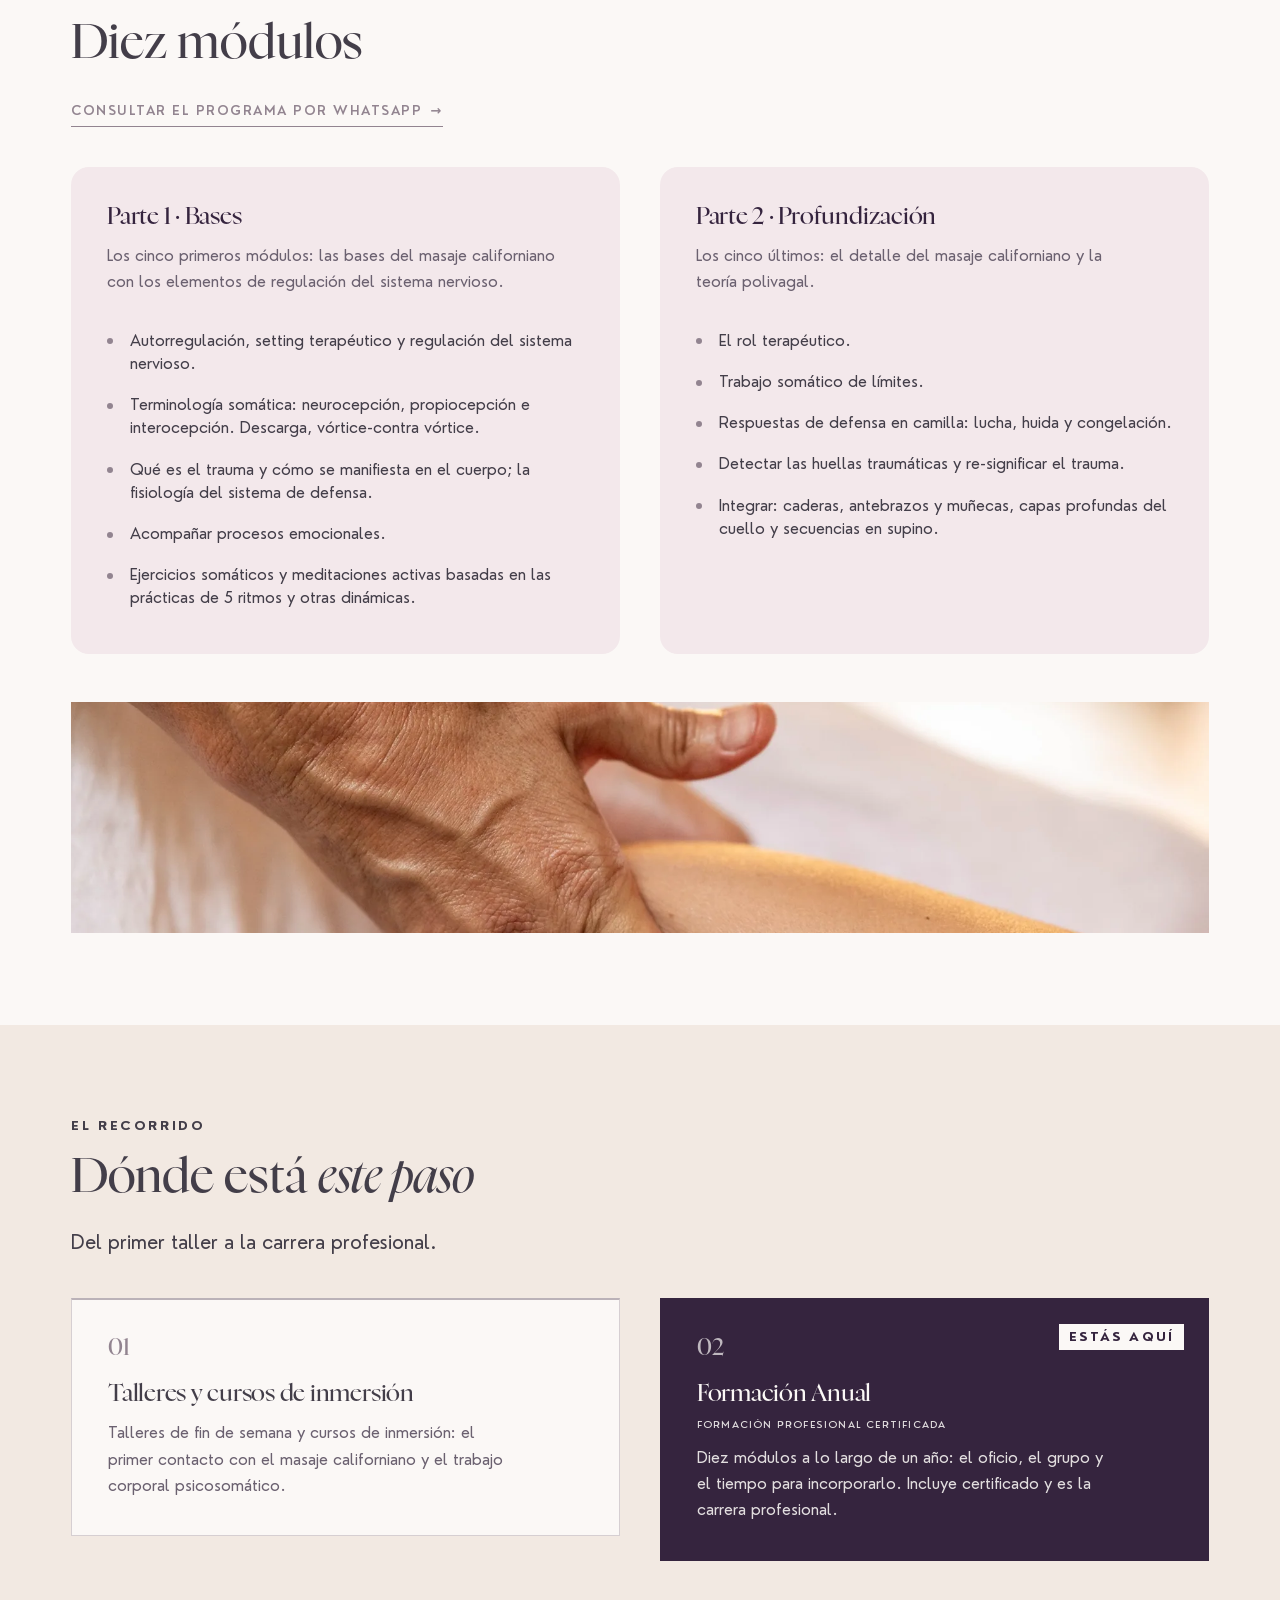
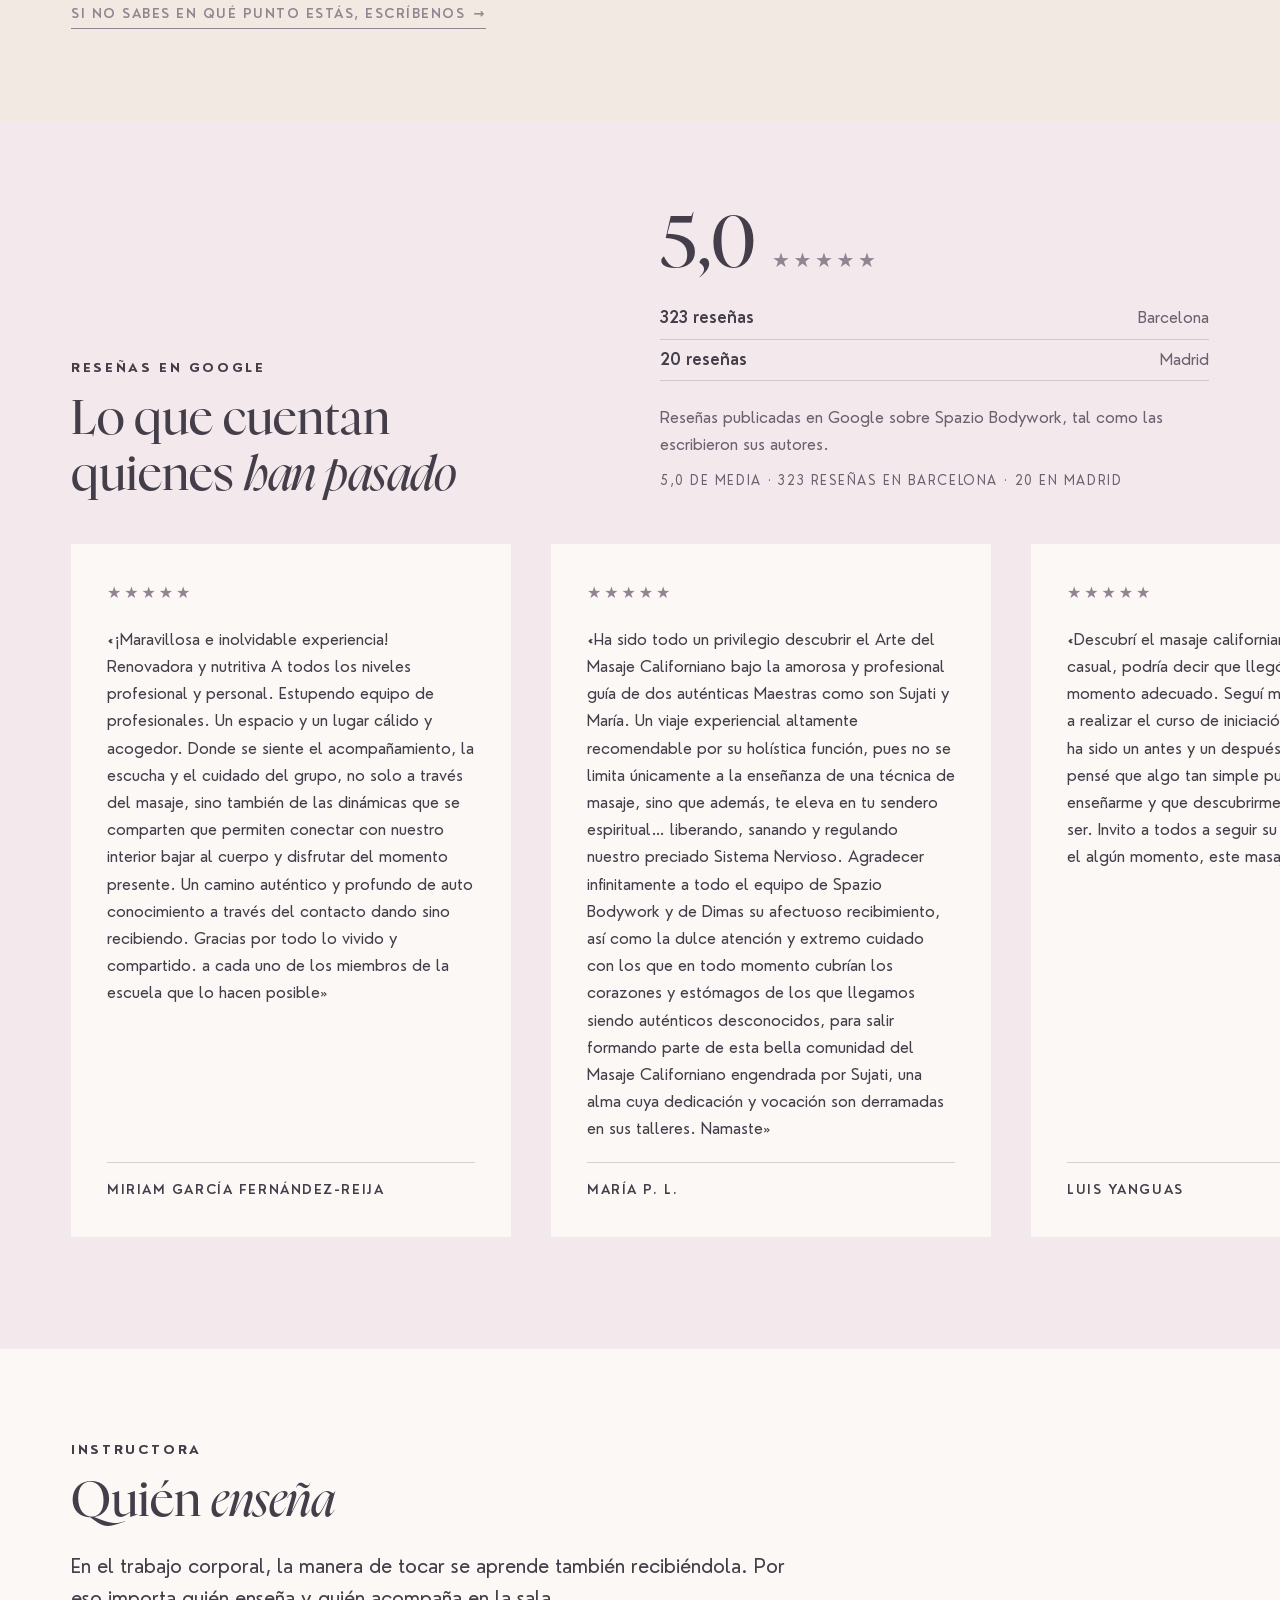
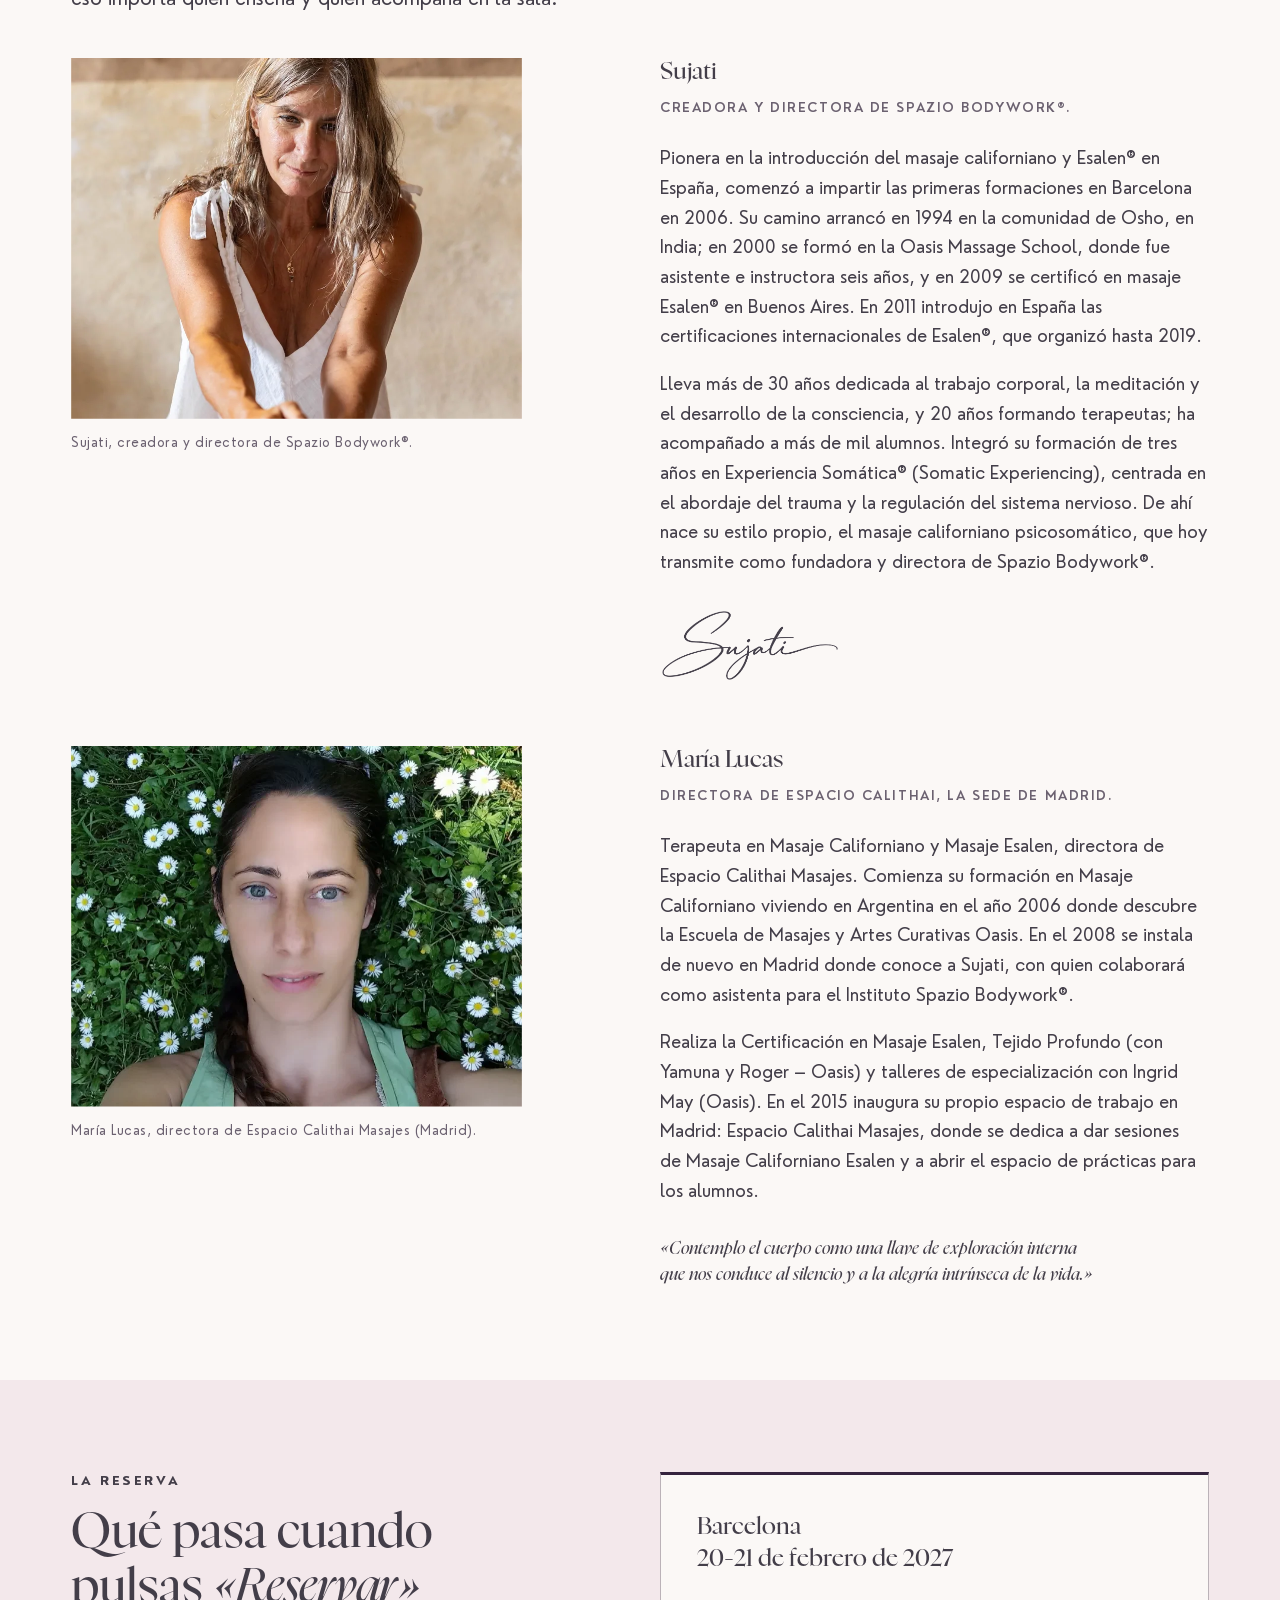
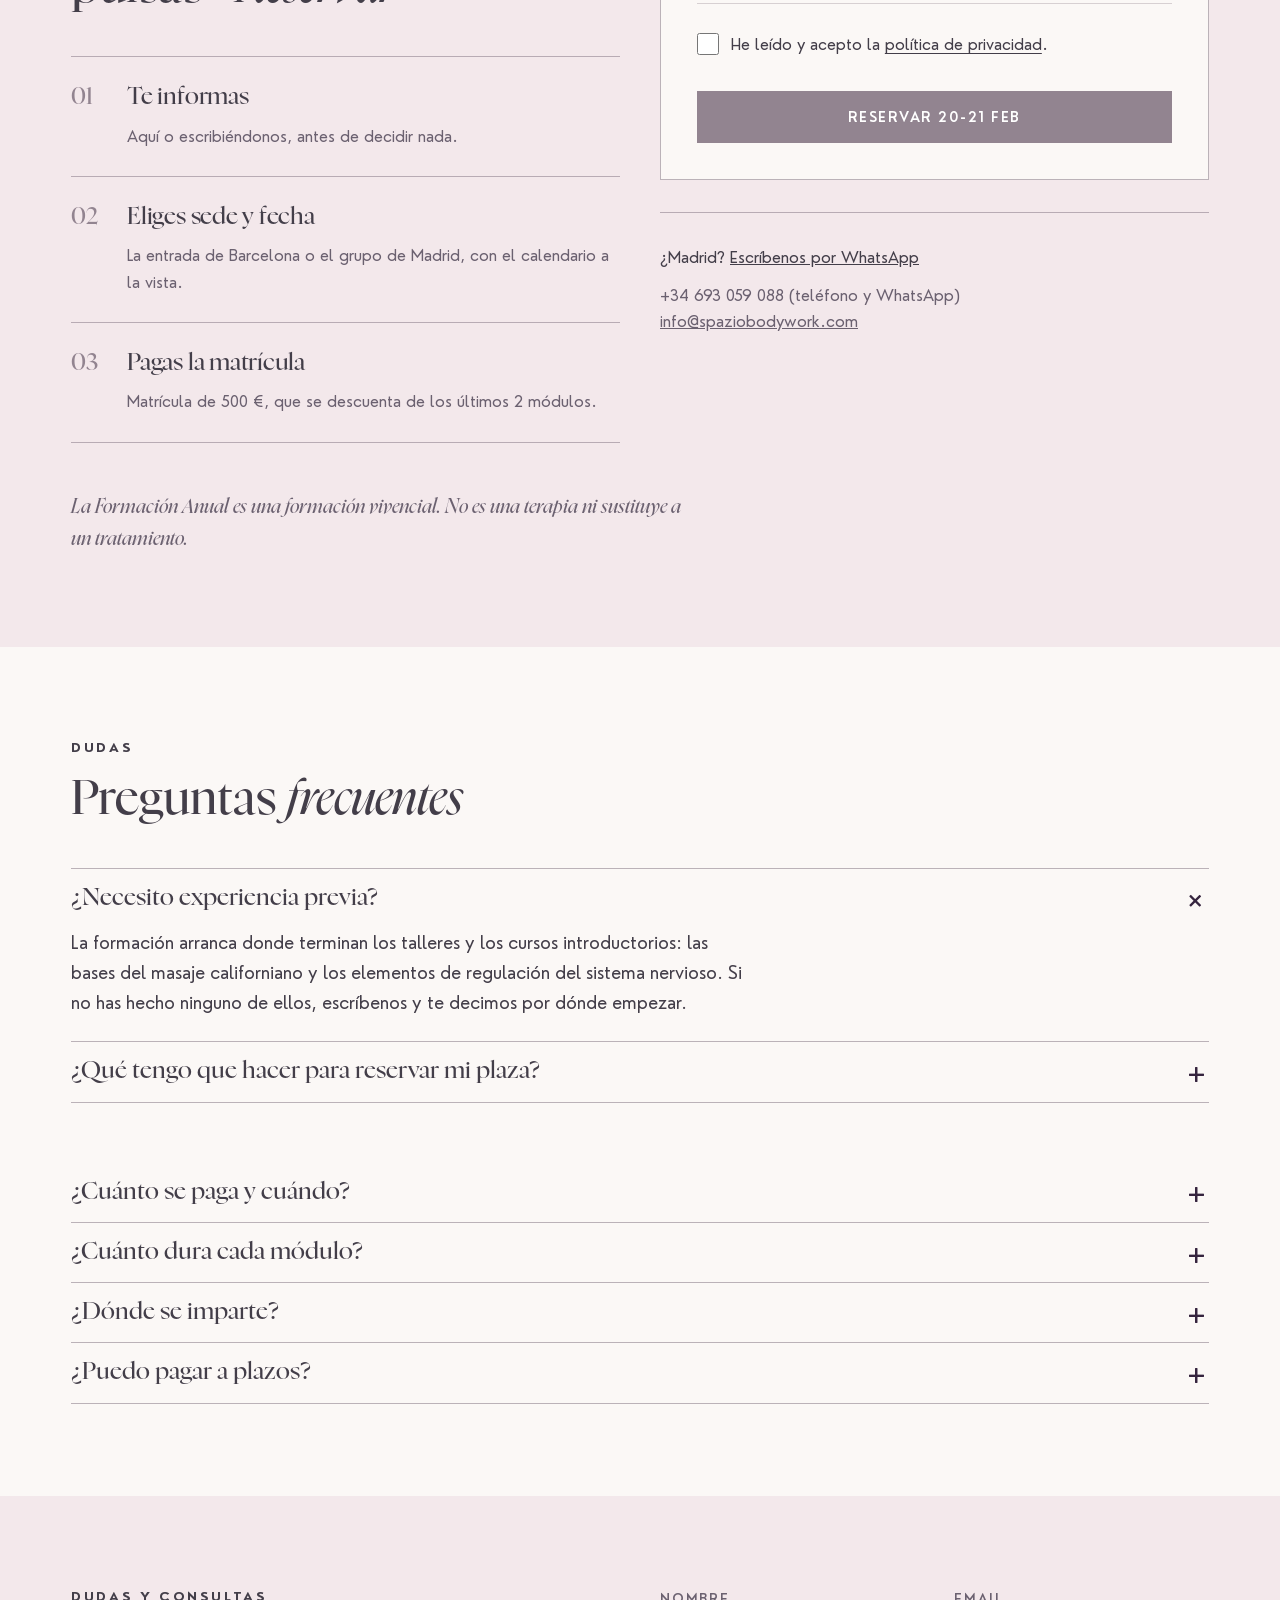
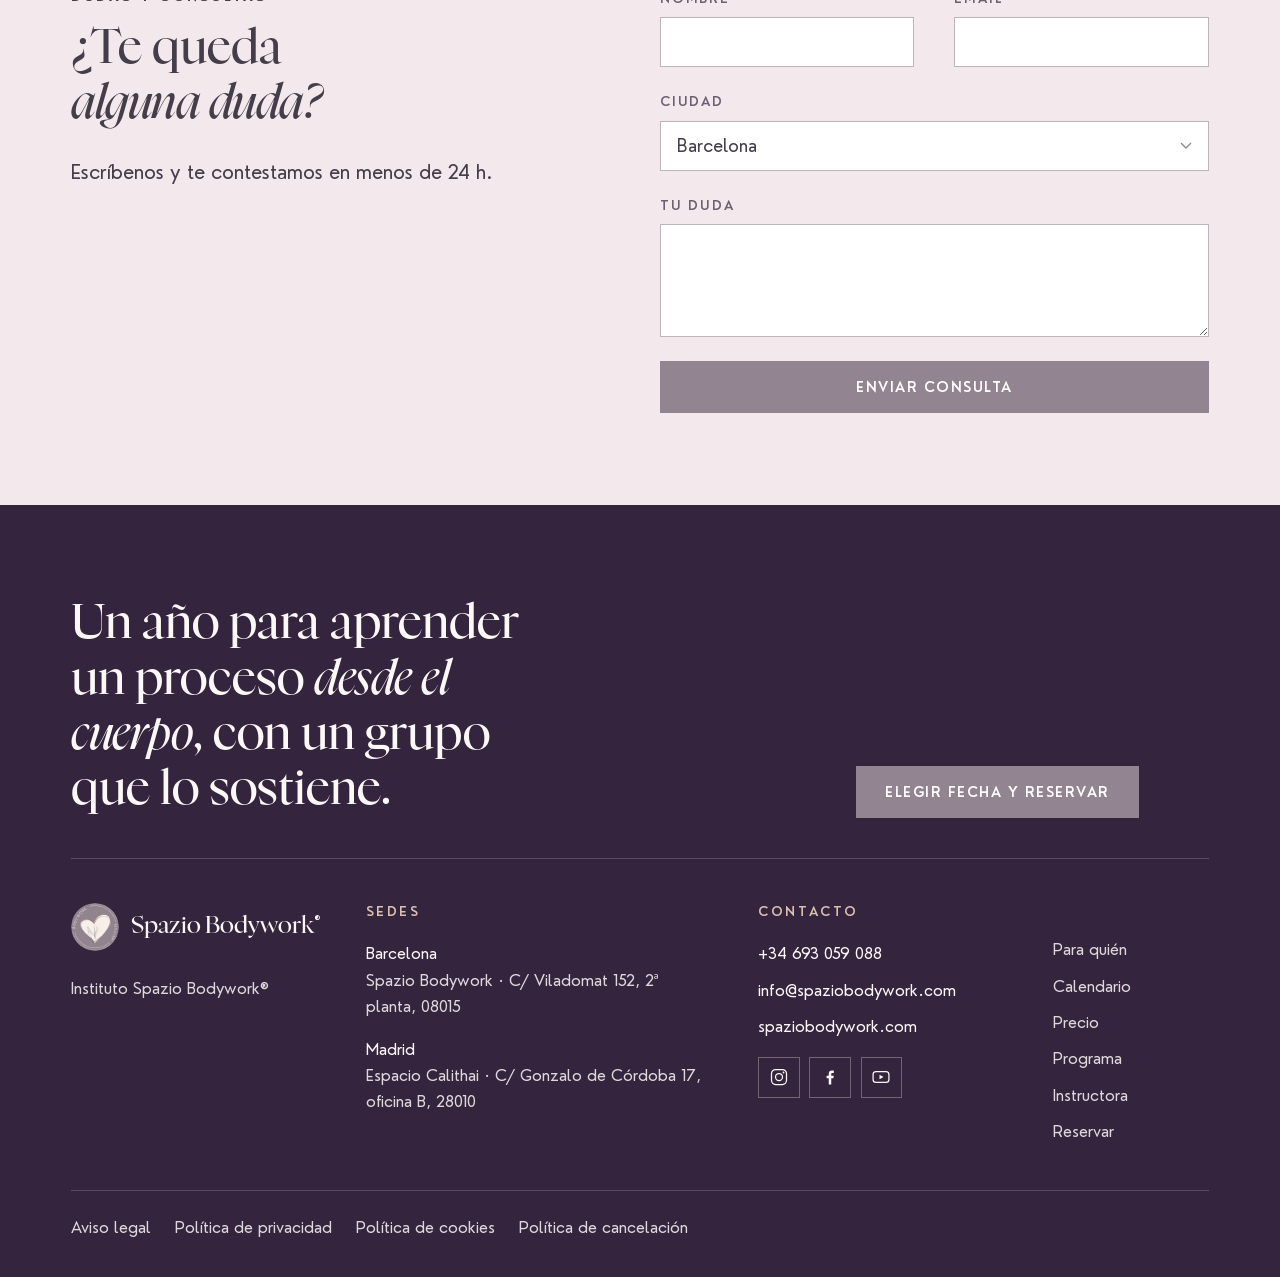
==== commit 59c1d3a7: "Formacion Anual: en Madrid el modulo 2 tambien va en gris" ====
--- a/formacion-anual/index.html
+++ b/formacion-anual/index.html
@@ -160,7 +160,7 @@
           </div>
           <ol class="cal-list">
             <li class="is-past"><span class="m">Módulo 01</span><time datetime="2026-10-24"><span class="d">24-25</span><span class="mo">oct</span><span class="yr">2026</span></time></li>
-            <li class="is-next"><span class="m">Módulo 02</span><time datetime="2026-11-21"><span class="d">21-22</span><span class="mo">nov</span><span class="yr">2026</span></time></li>
+            <li class="is-past"><span class="m">Módulo 02</span><time datetime="2026-11-21"><span class="d">21-22</span><span class="mo">nov</span><span class="yr">2026</span></time></li>
             <li><span class="m">Módulo 03</span><time datetime="2026-12-19"><span class="d">19-20</span><span class="mo">dic</span><span class="yr">2026</span></time></li>
             <li><span class="m">Módulo 04</span><time datetime="2027-01-16"><span class="d">16-17</span><span class="mo">ene</span><span class="yr">2027</span></time></li>
             <li><span class="m">Módulo 05</span><time datetime="2027-02-13"><span class="d">13-14</span><span class="mo">feb</span><span class="yr">2027</span></time></li>
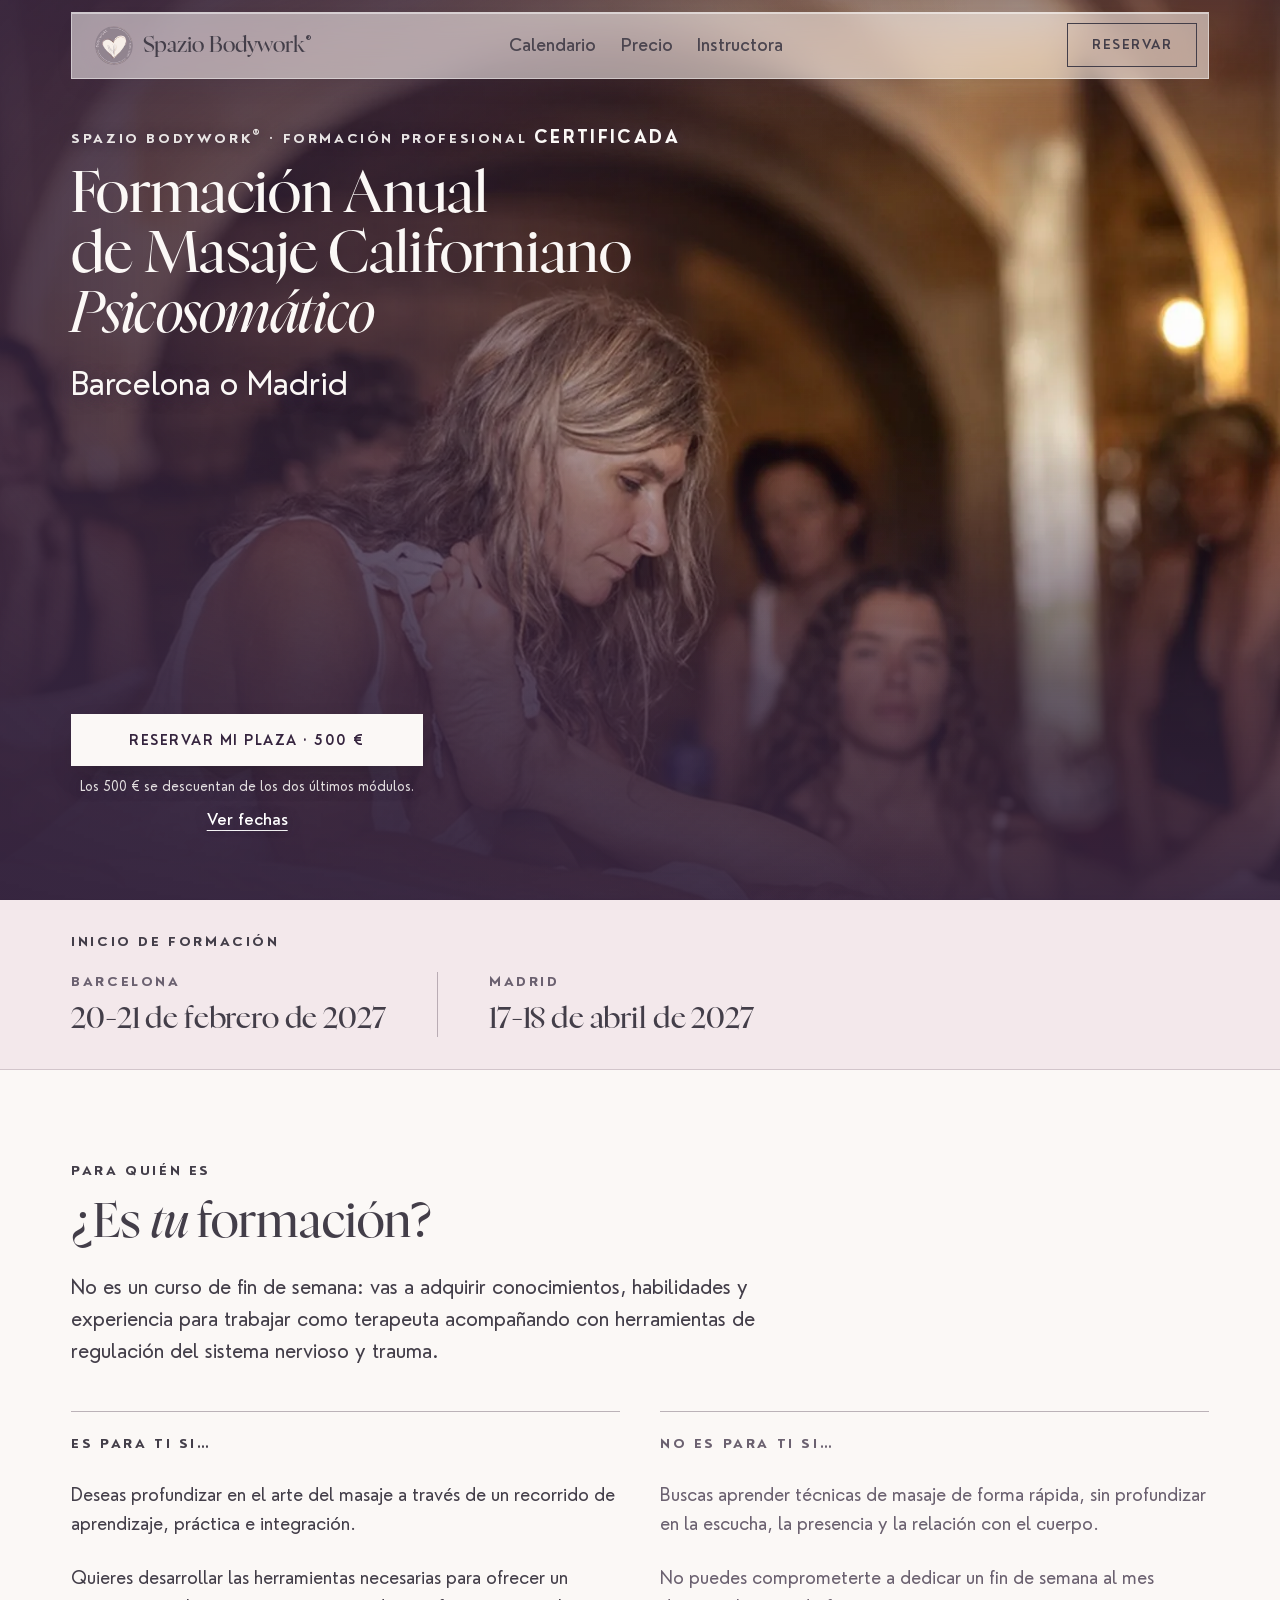
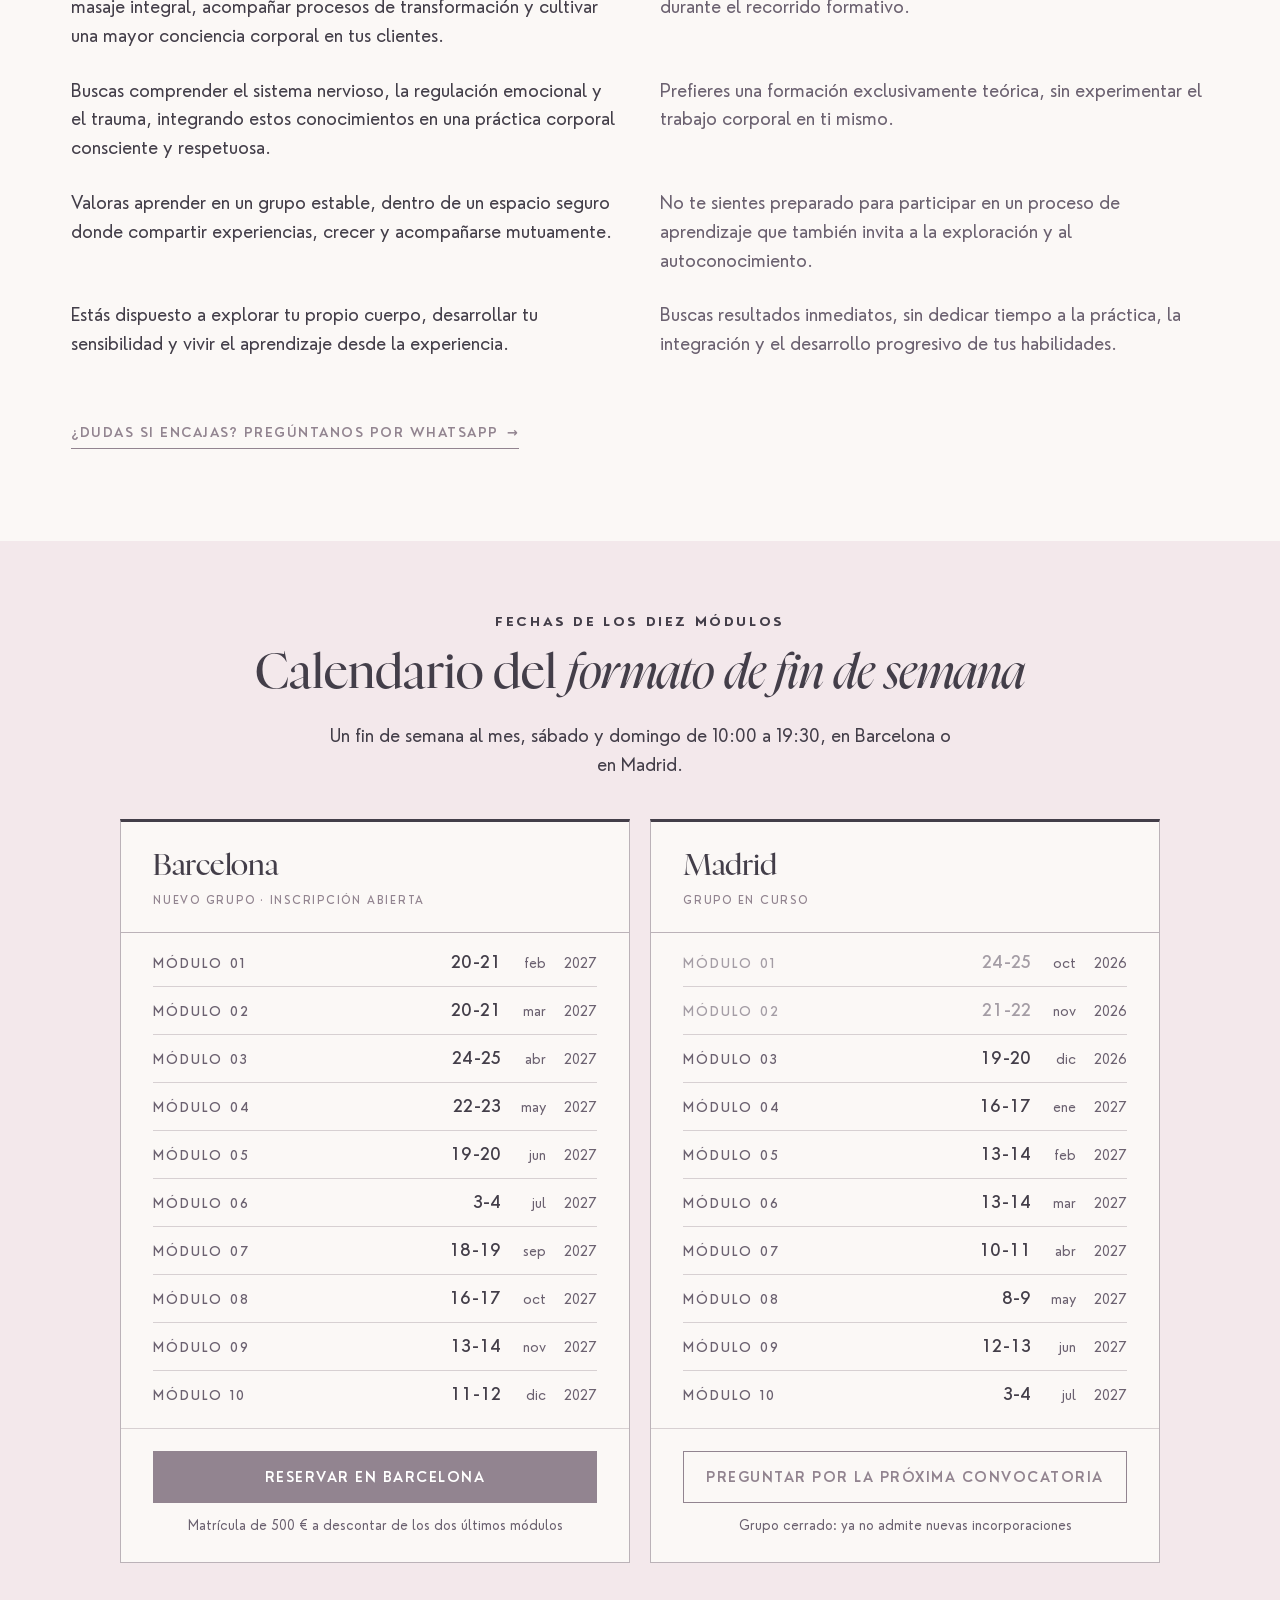
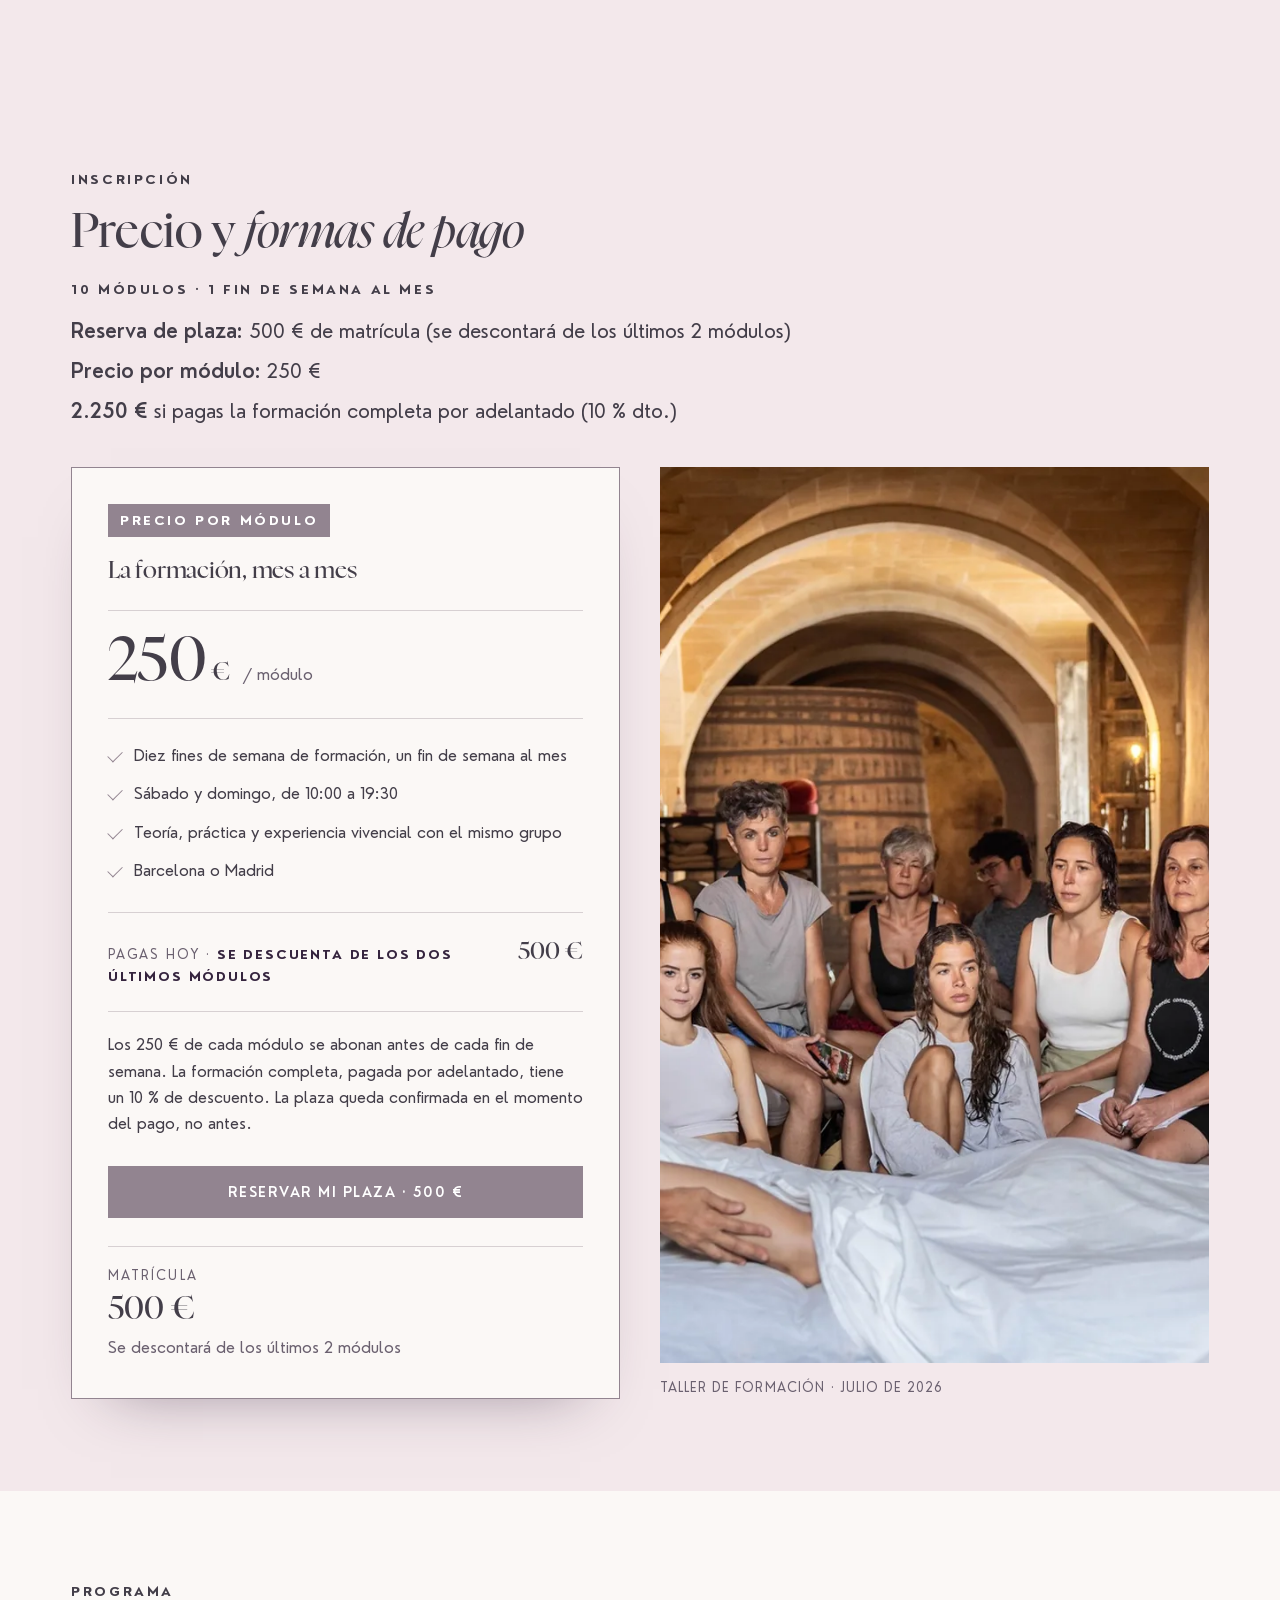
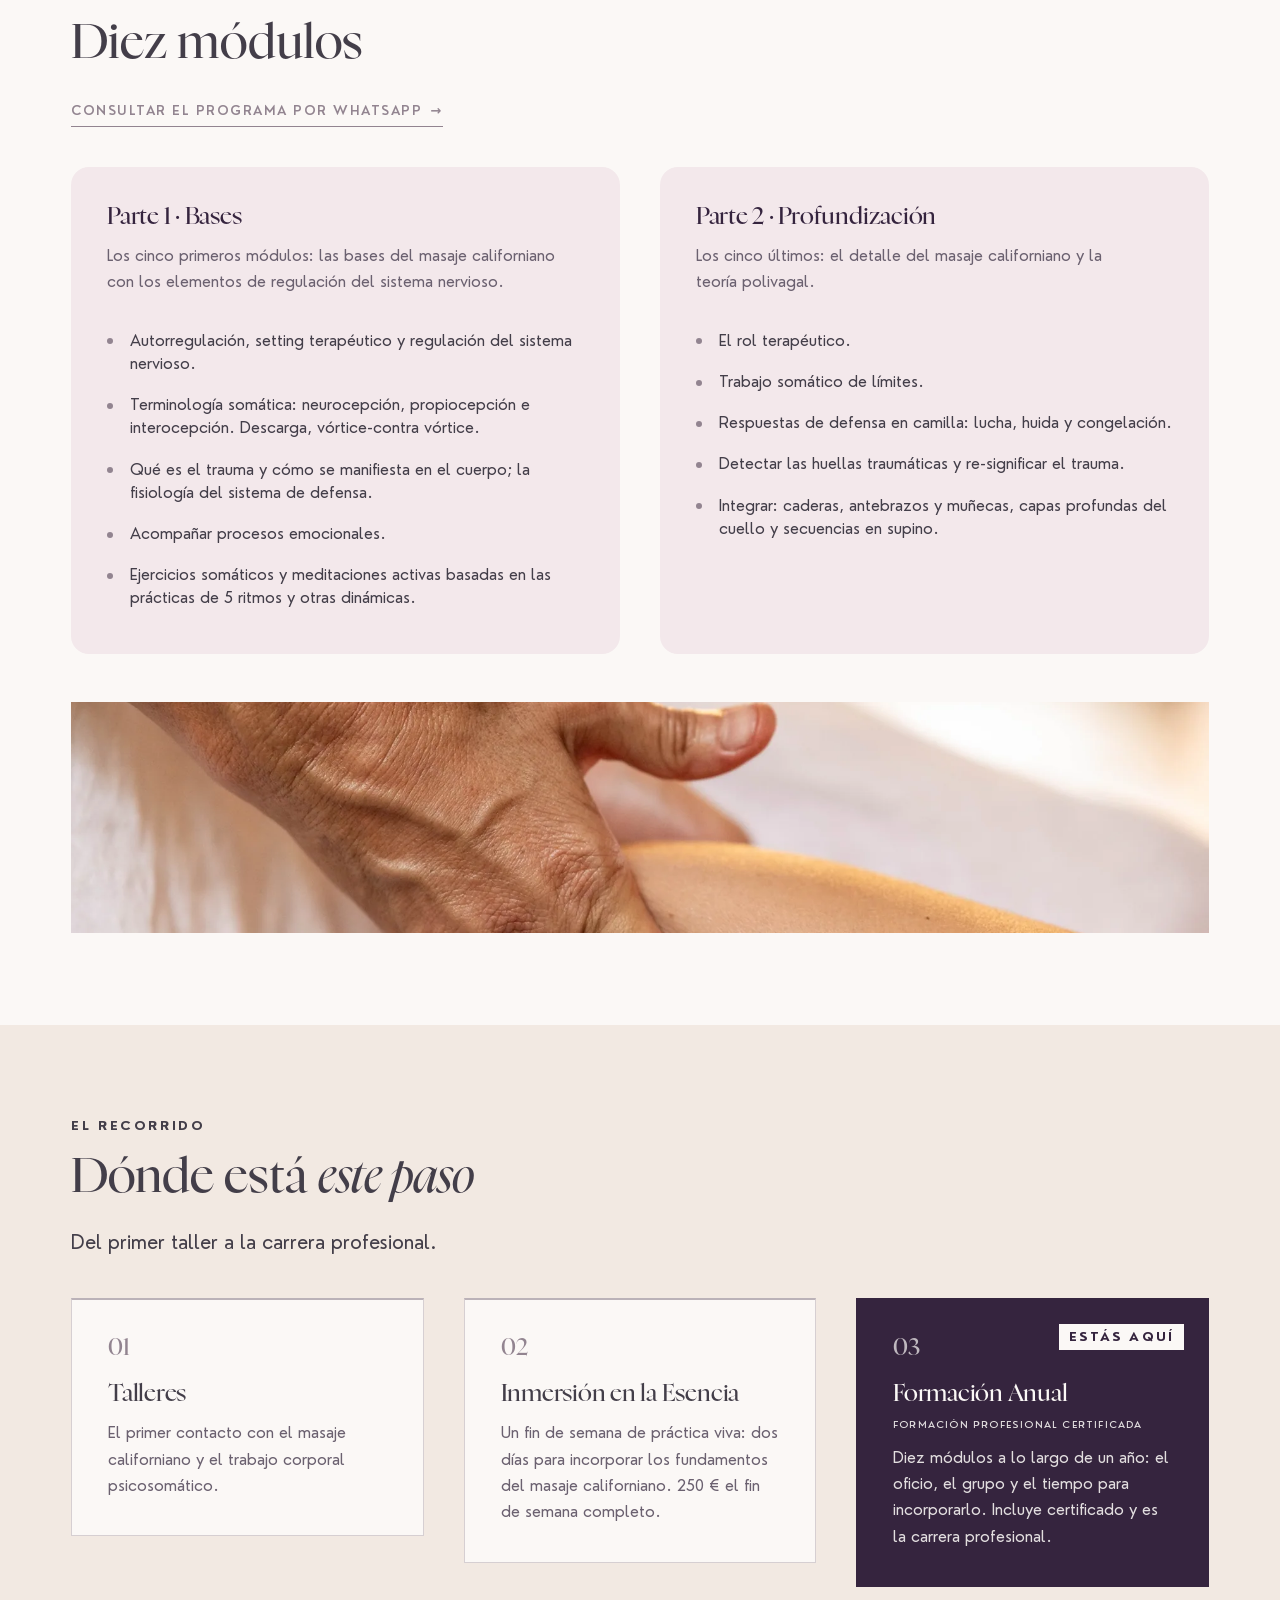
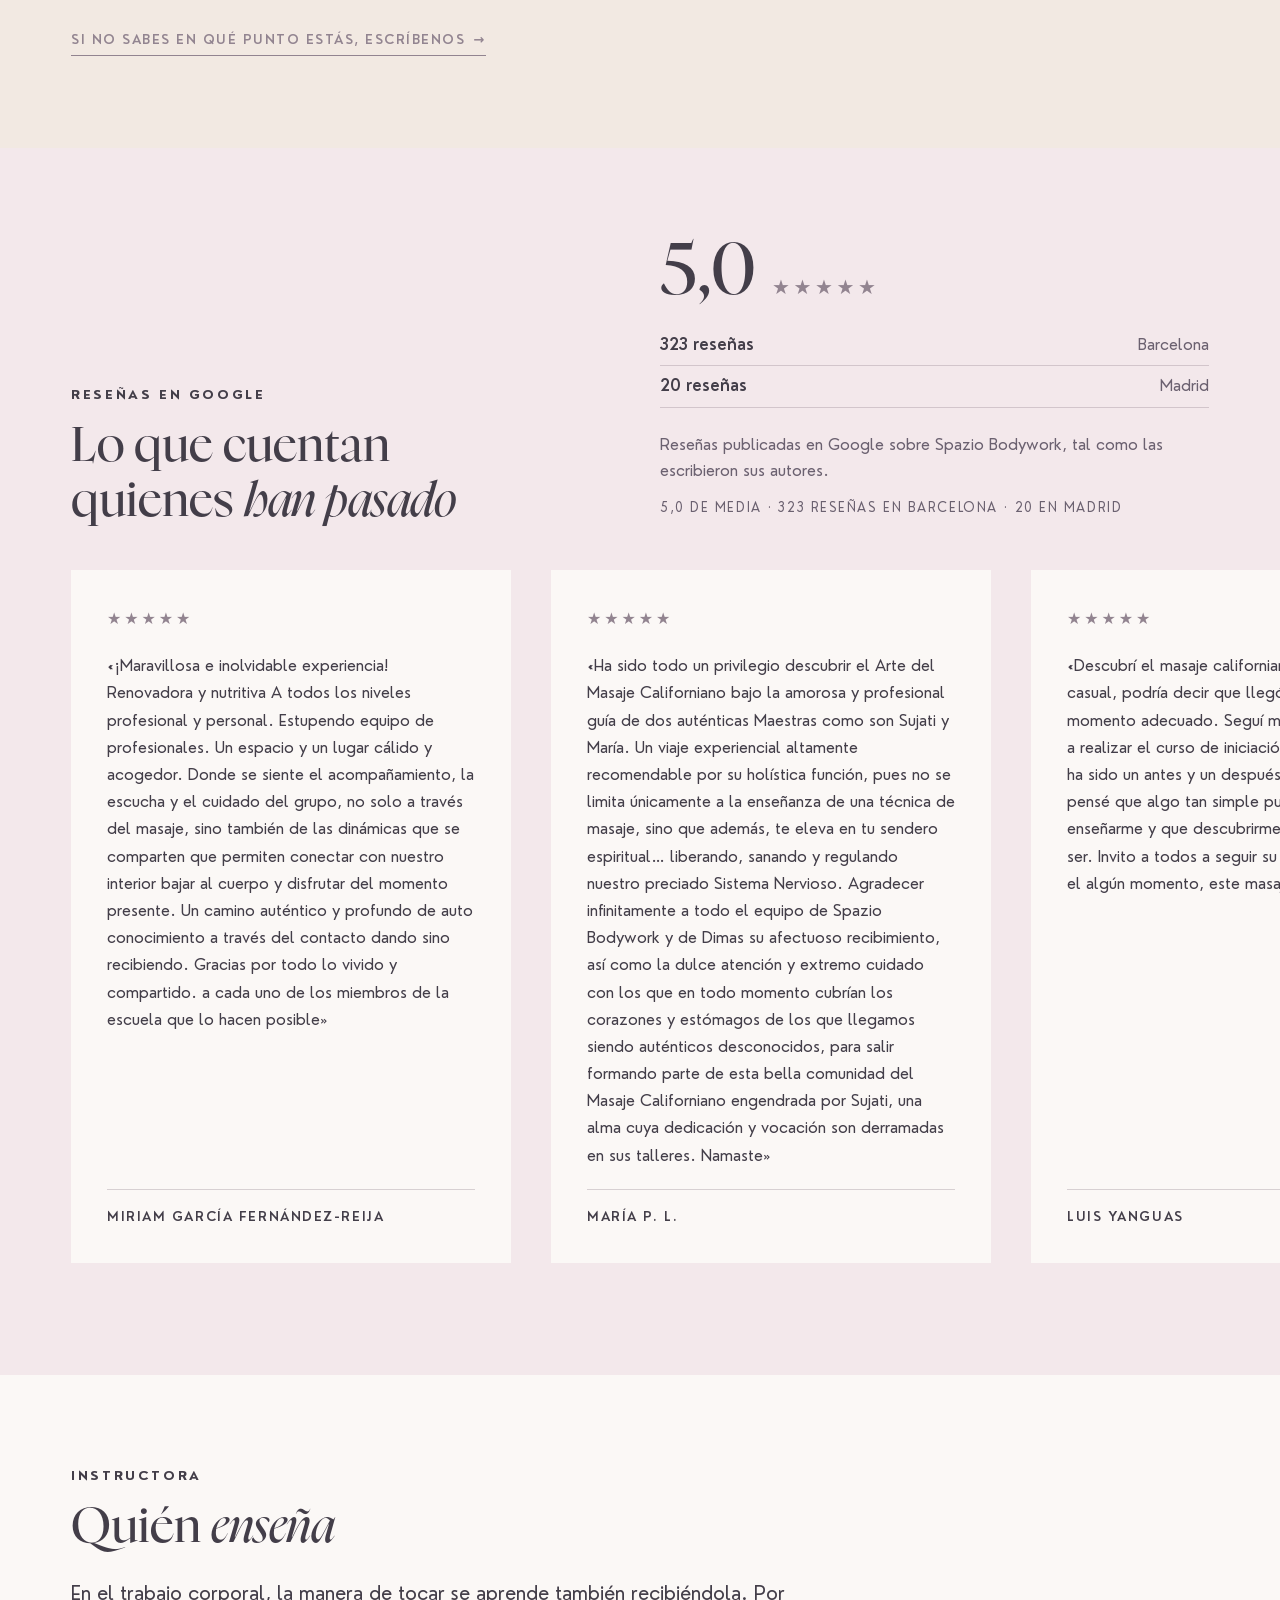
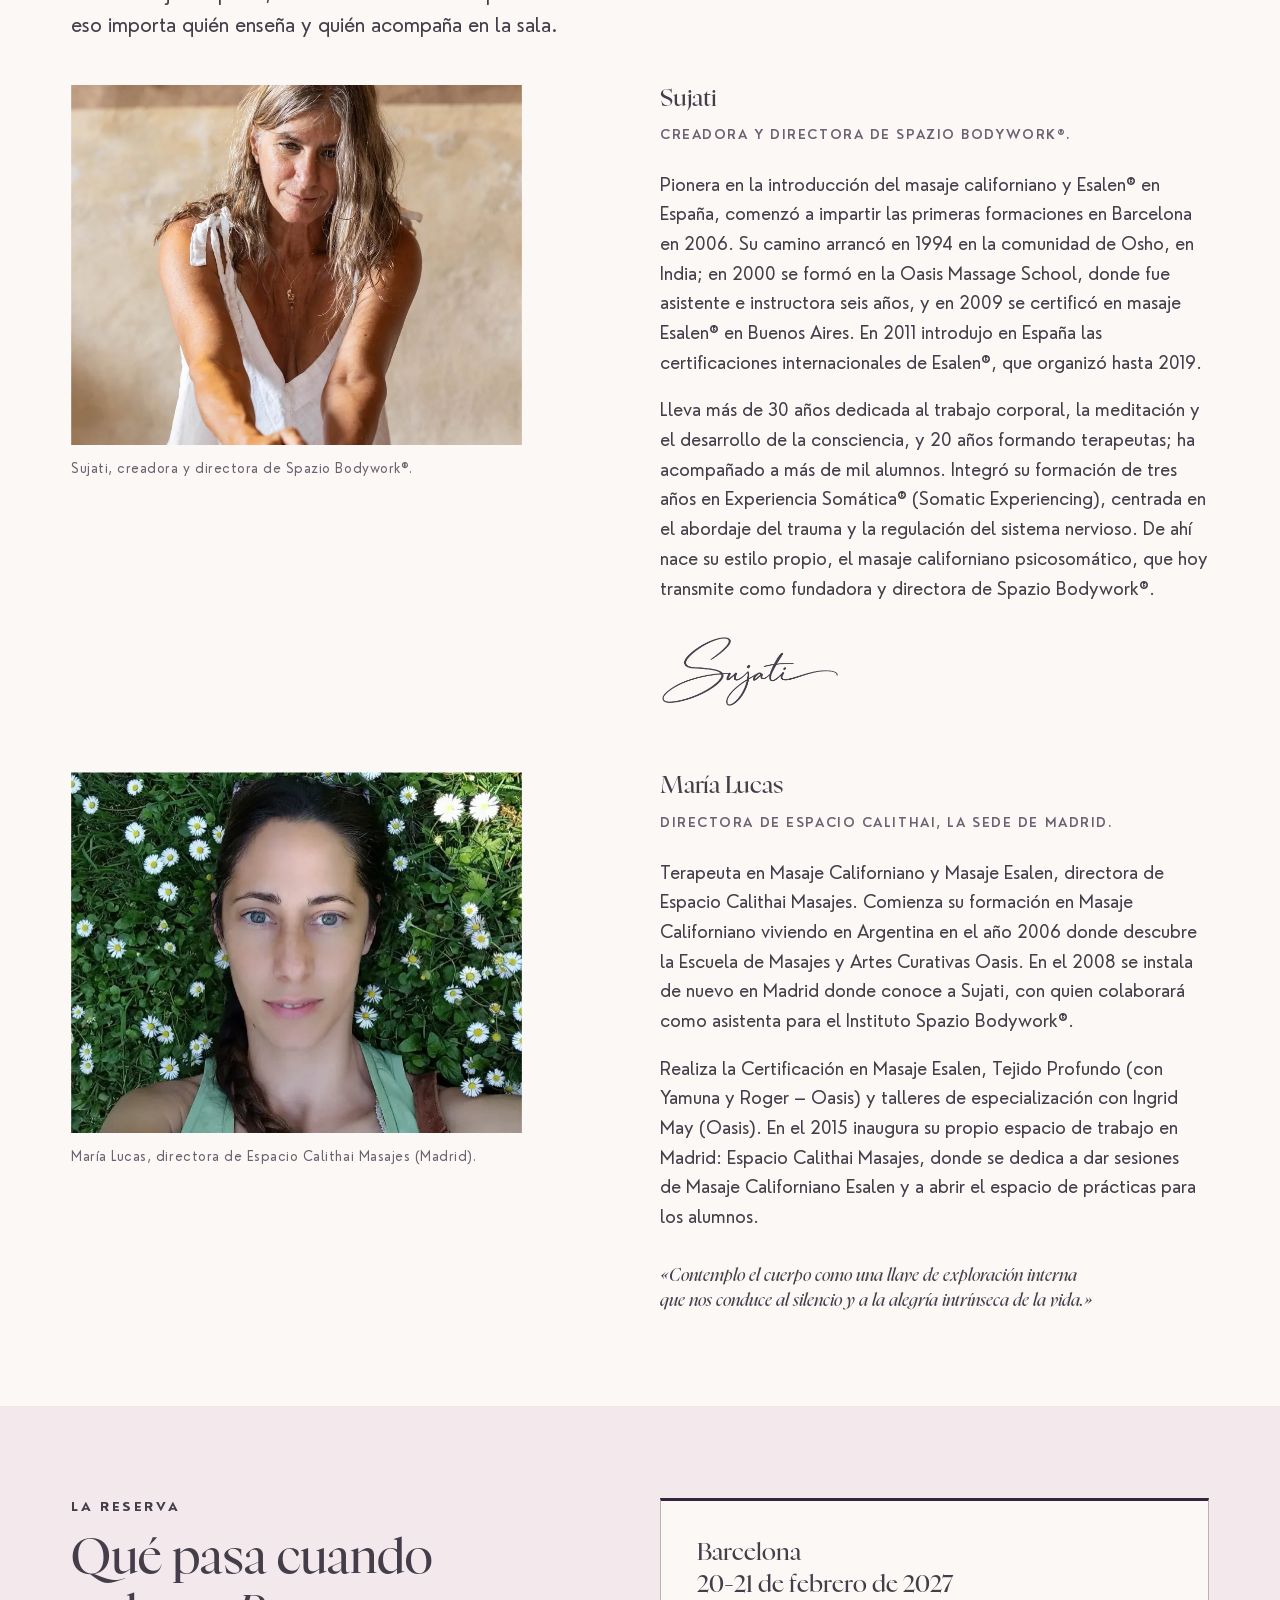
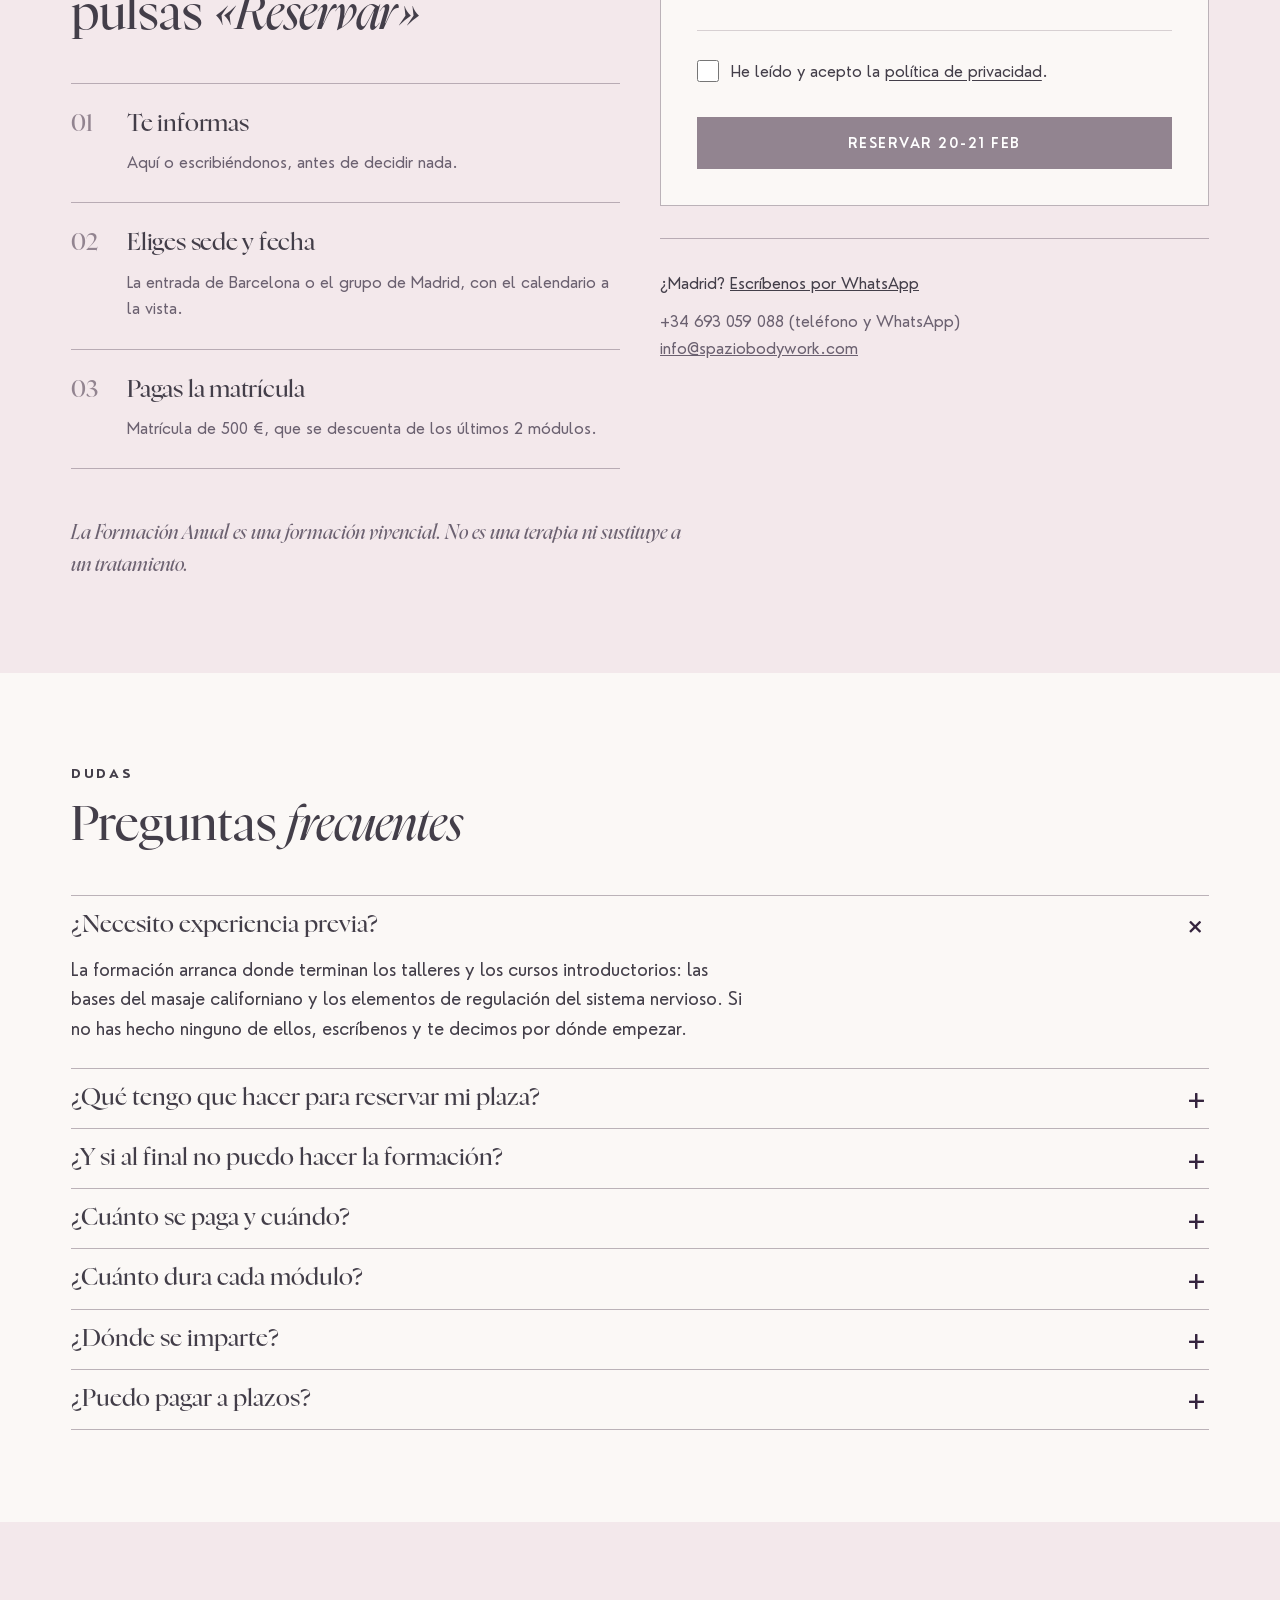
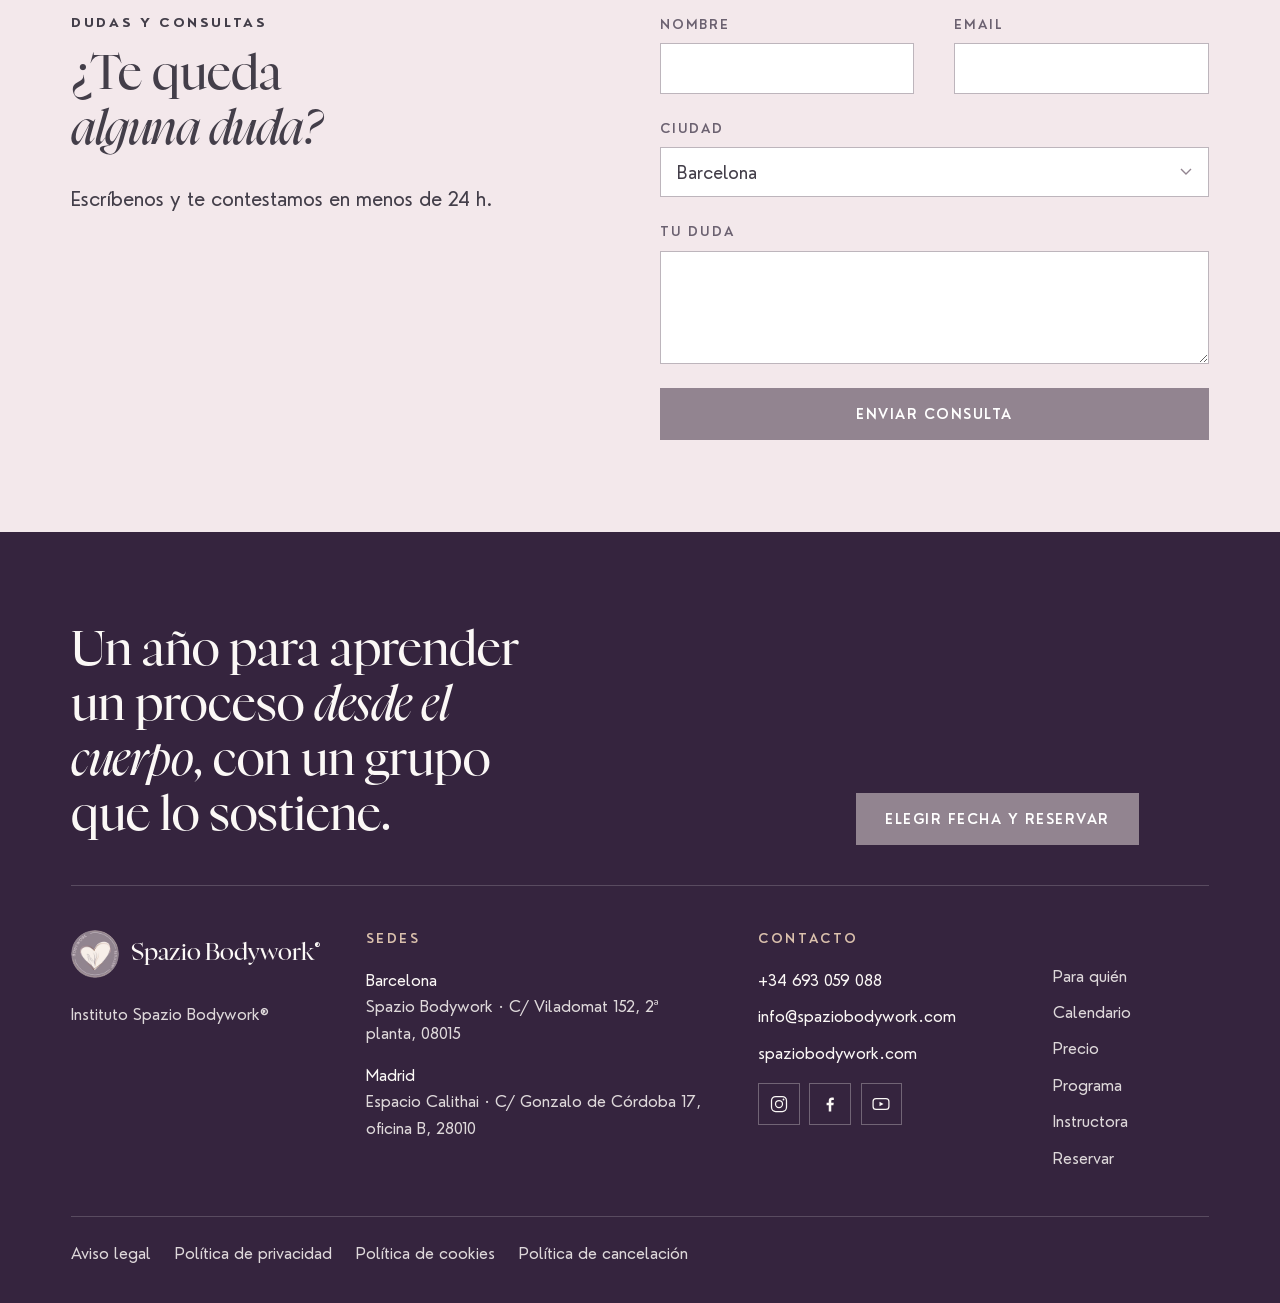
==== commit c4dfdbfd: "Formacion Anual: recorrido con talleres, inmersion y formacion anual" ====
--- a/formacion-anual/index.html
+++ b/formacion-anual/index.html
@@ -18,7 +18,7 @@
   -->
   <link rel="stylesheet" href="fonts.css?v=45">
   <link rel="stylesheet" href="styles.css?v=47">
-  <link rel="stylesheet" href="anual.css?v=100">
+  <link rel="stylesheet" href="anual.css?v=101">
 <script defer src="siteping-review.js?v=2"></script>
 </head>
 <body>
@@ -289,8 +289,12 @@
 
       <ol class="steps">
         <li>
-          <h3>Talleres y cursos de inmersión</h3>
-          <p>Talleres de fin de semana y cursos de inmersión: el primer contacto con el masaje californiano y el trabajo corporal psicosomático.</p>
+          <h3>Talleres</h3>
+          <p>El primer contacto con el masaje californiano y el trabajo corporal psicosomático.</p>
+        </li>
+        <li>
+          <h3>Inmersión en la Esencia</h3>
+          <p>Un fin de semana de práctica viva: dos días para incorporar los fundamentos del masaje californiano. 250&nbsp;€ el fin de semana completo.</p>
         </li>
         <li class="is-here">
           <span class="here-tag">Estás aquí</span>
--- a/formacion-anual/anual.css
+++ b/formacion-anual/anual.css
@@ -397,10 +397,13 @@
   font-size: var(--fs-label); font-weight: 700; letter-spacing: .16em; text-transform: uppercase; line-height: 1.4;
 }
 .ladder .more { margin-top: 36px; }
-/* Dos pasos: talleres y esta formación. */
+/* Tres pasos: talleres, inmersión y esta formación. */
 @media (min-width: 640px) {
   /* Cada tarjeta mide lo que mide su texto: sin bloque blanco de relleno */
   .ladder .steps { grid-template-columns: repeat(2, minmax(0, 1fr)); align-items: start; }
+}
+@media (min-width: 1000px) {
+  .ladder .steps { grid-template-columns: repeat(3, minmax(0, 1fr)); }
 }
 
 /* Pasos de la reserva: lista vertical con número a la izquierda */
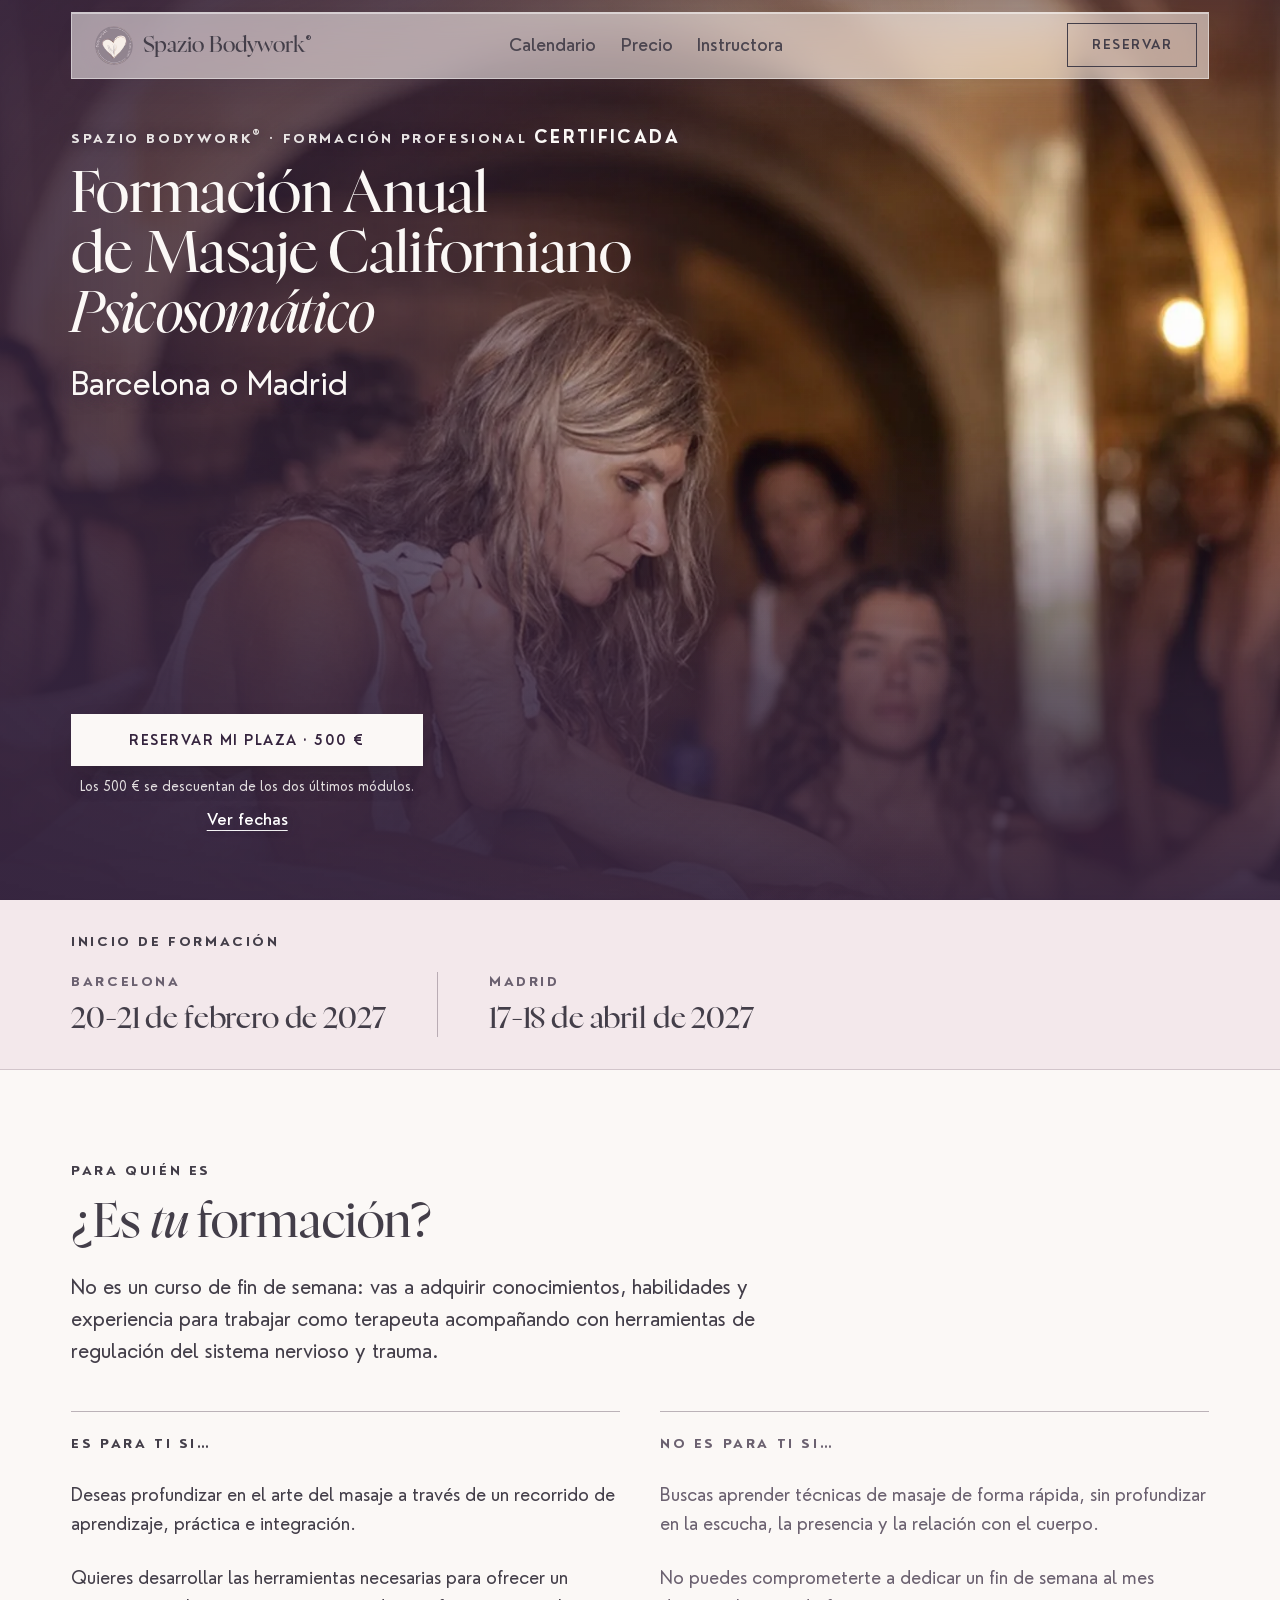
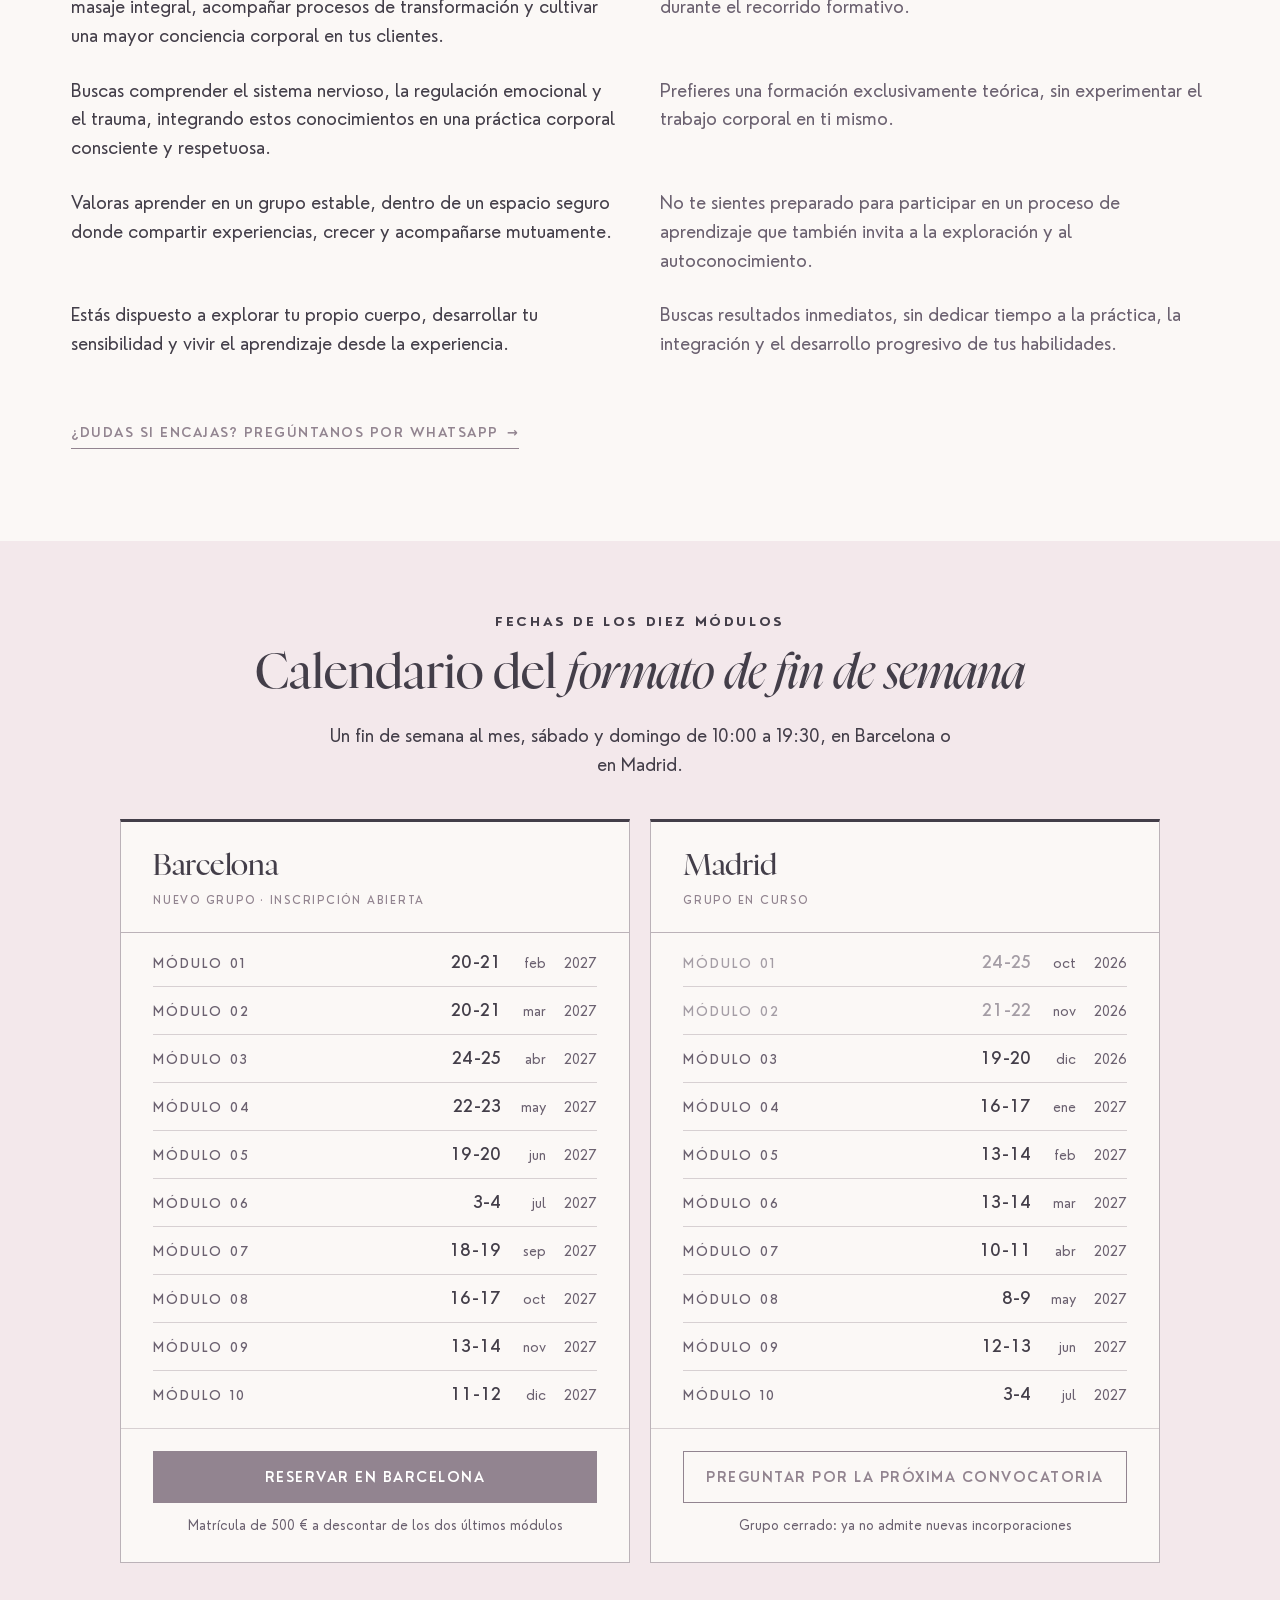
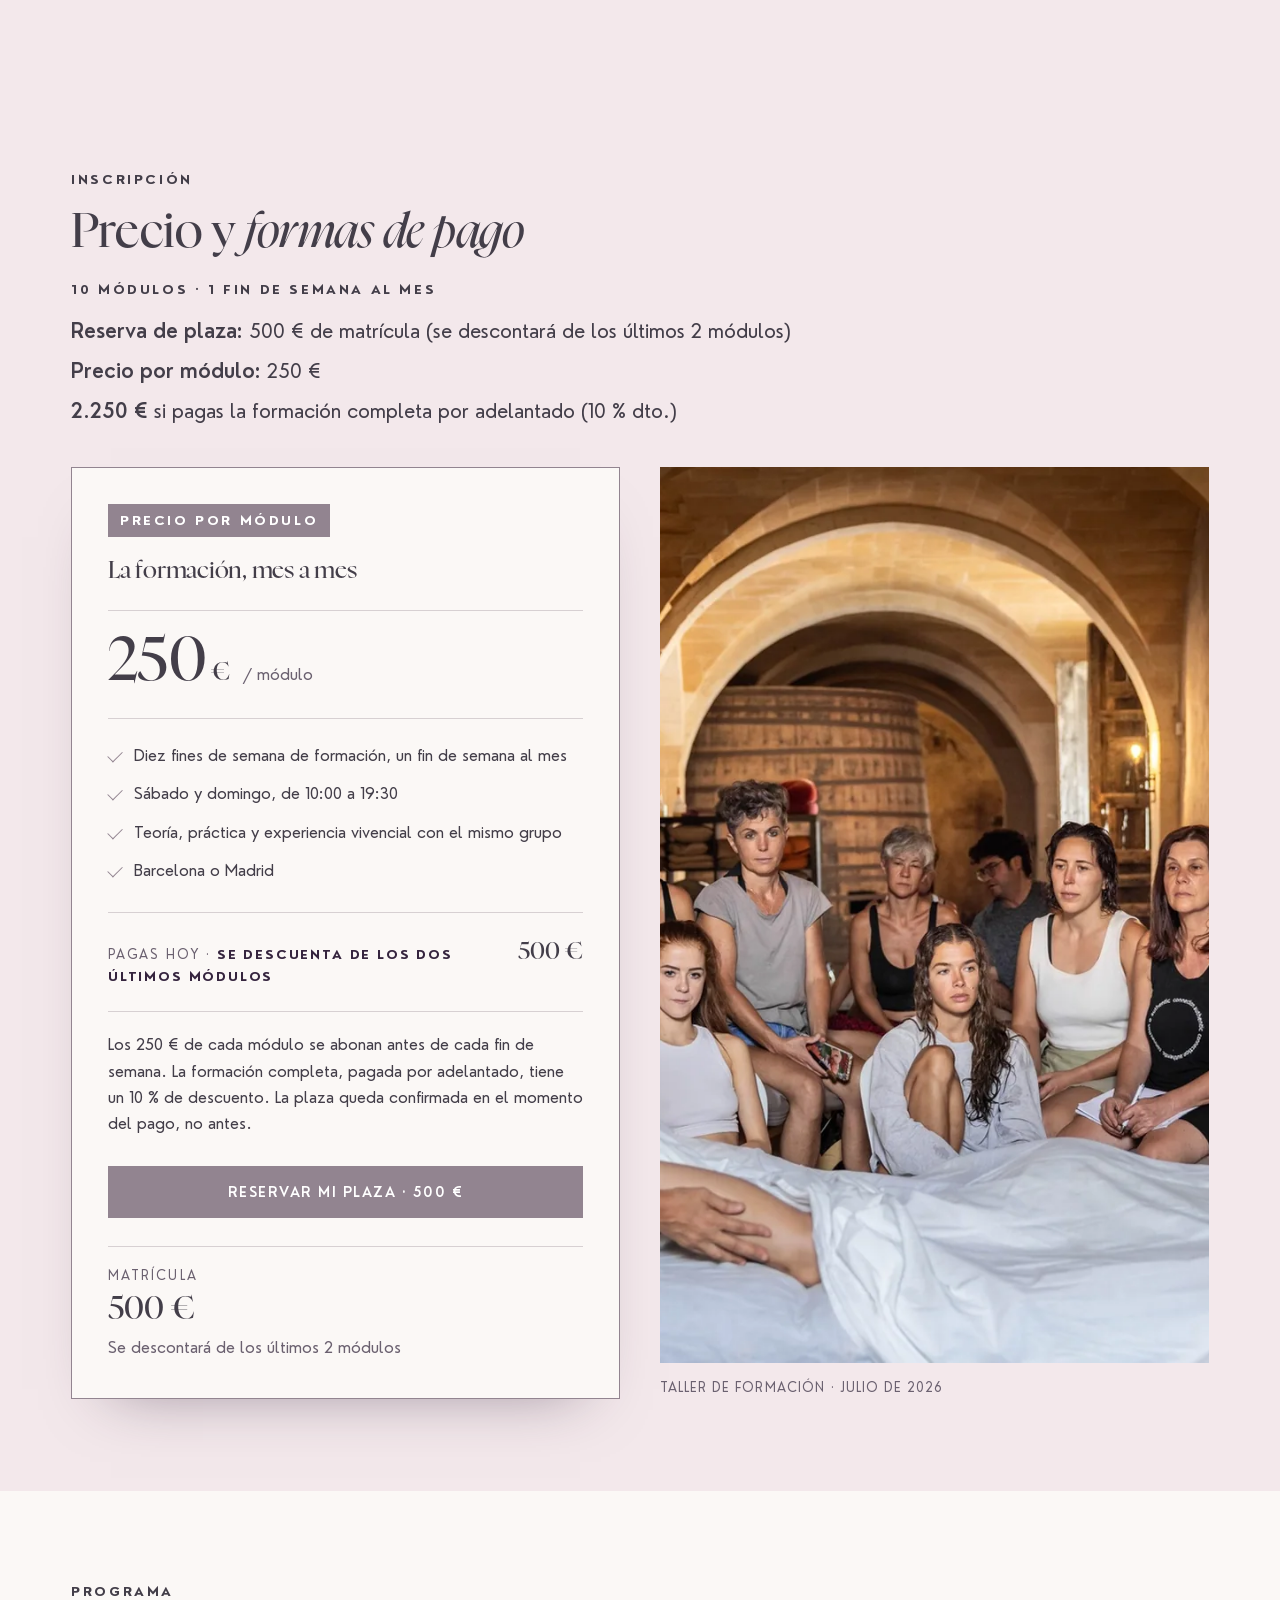
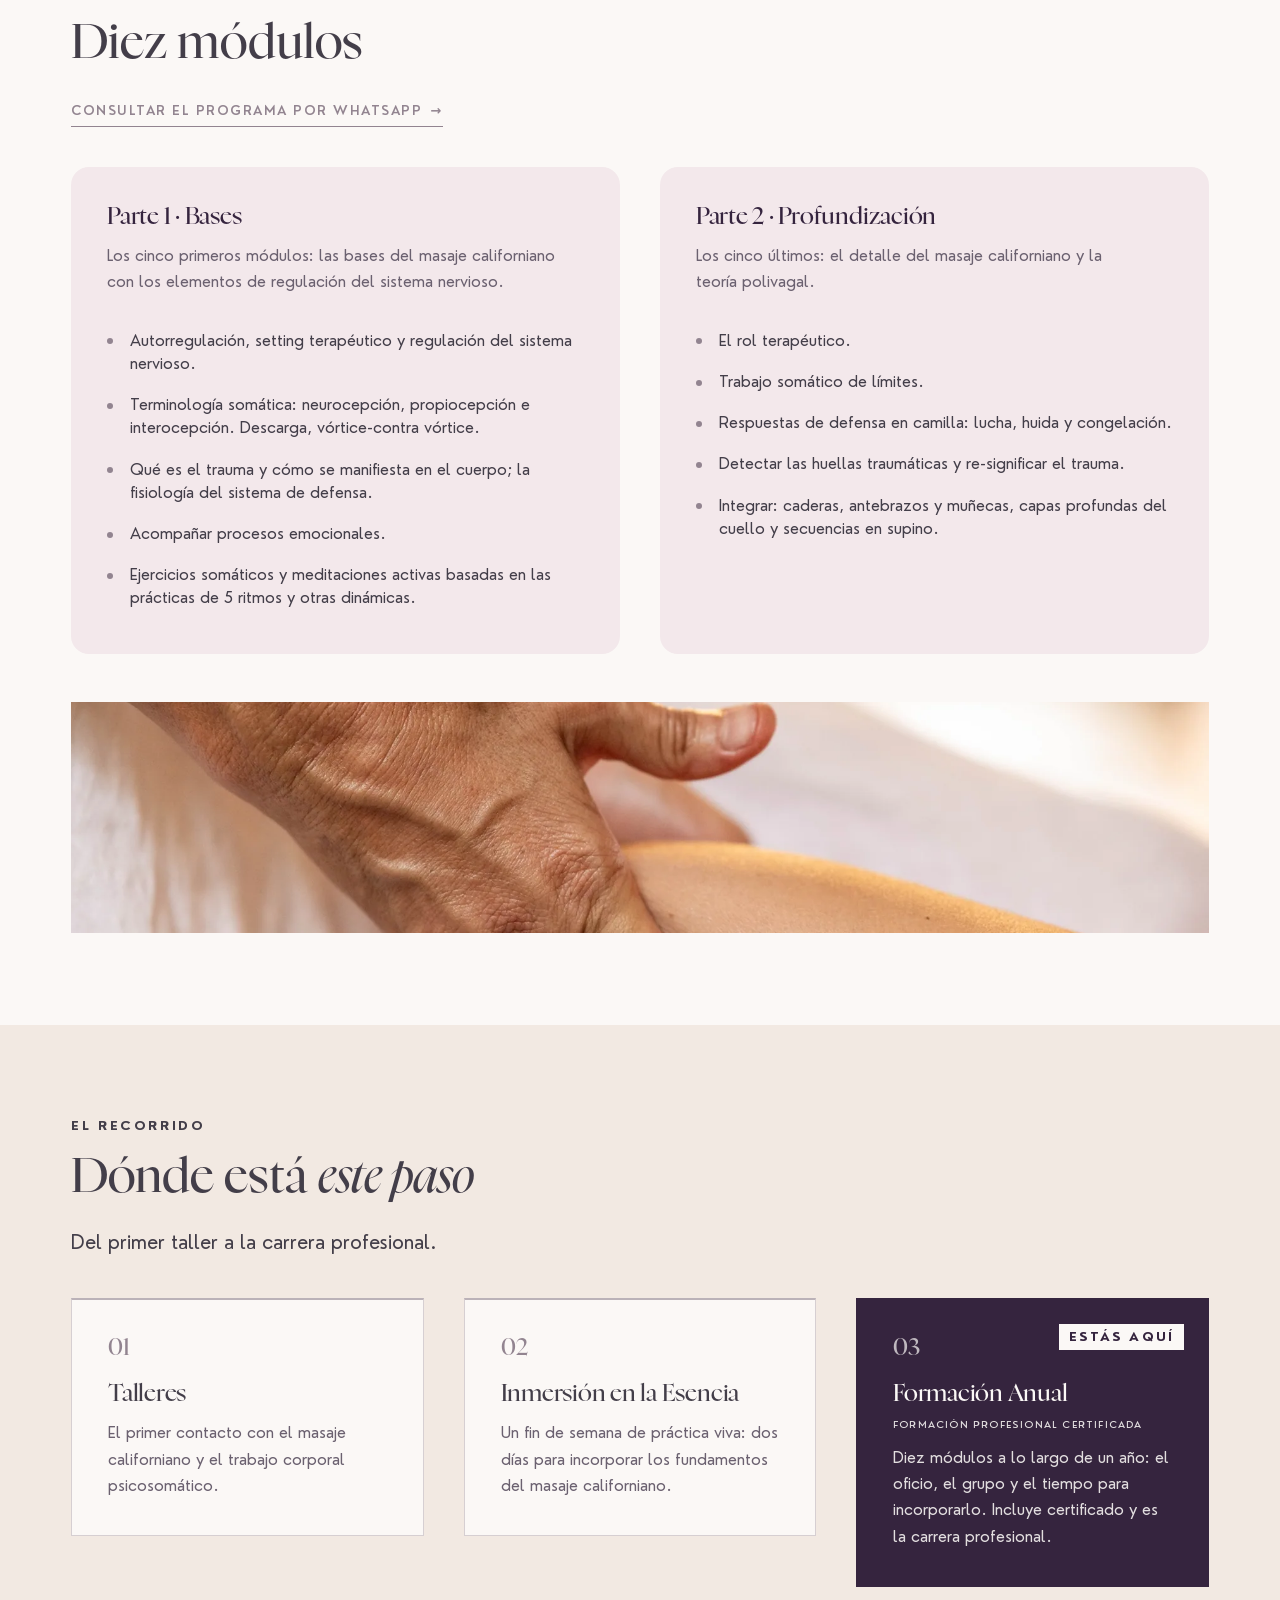
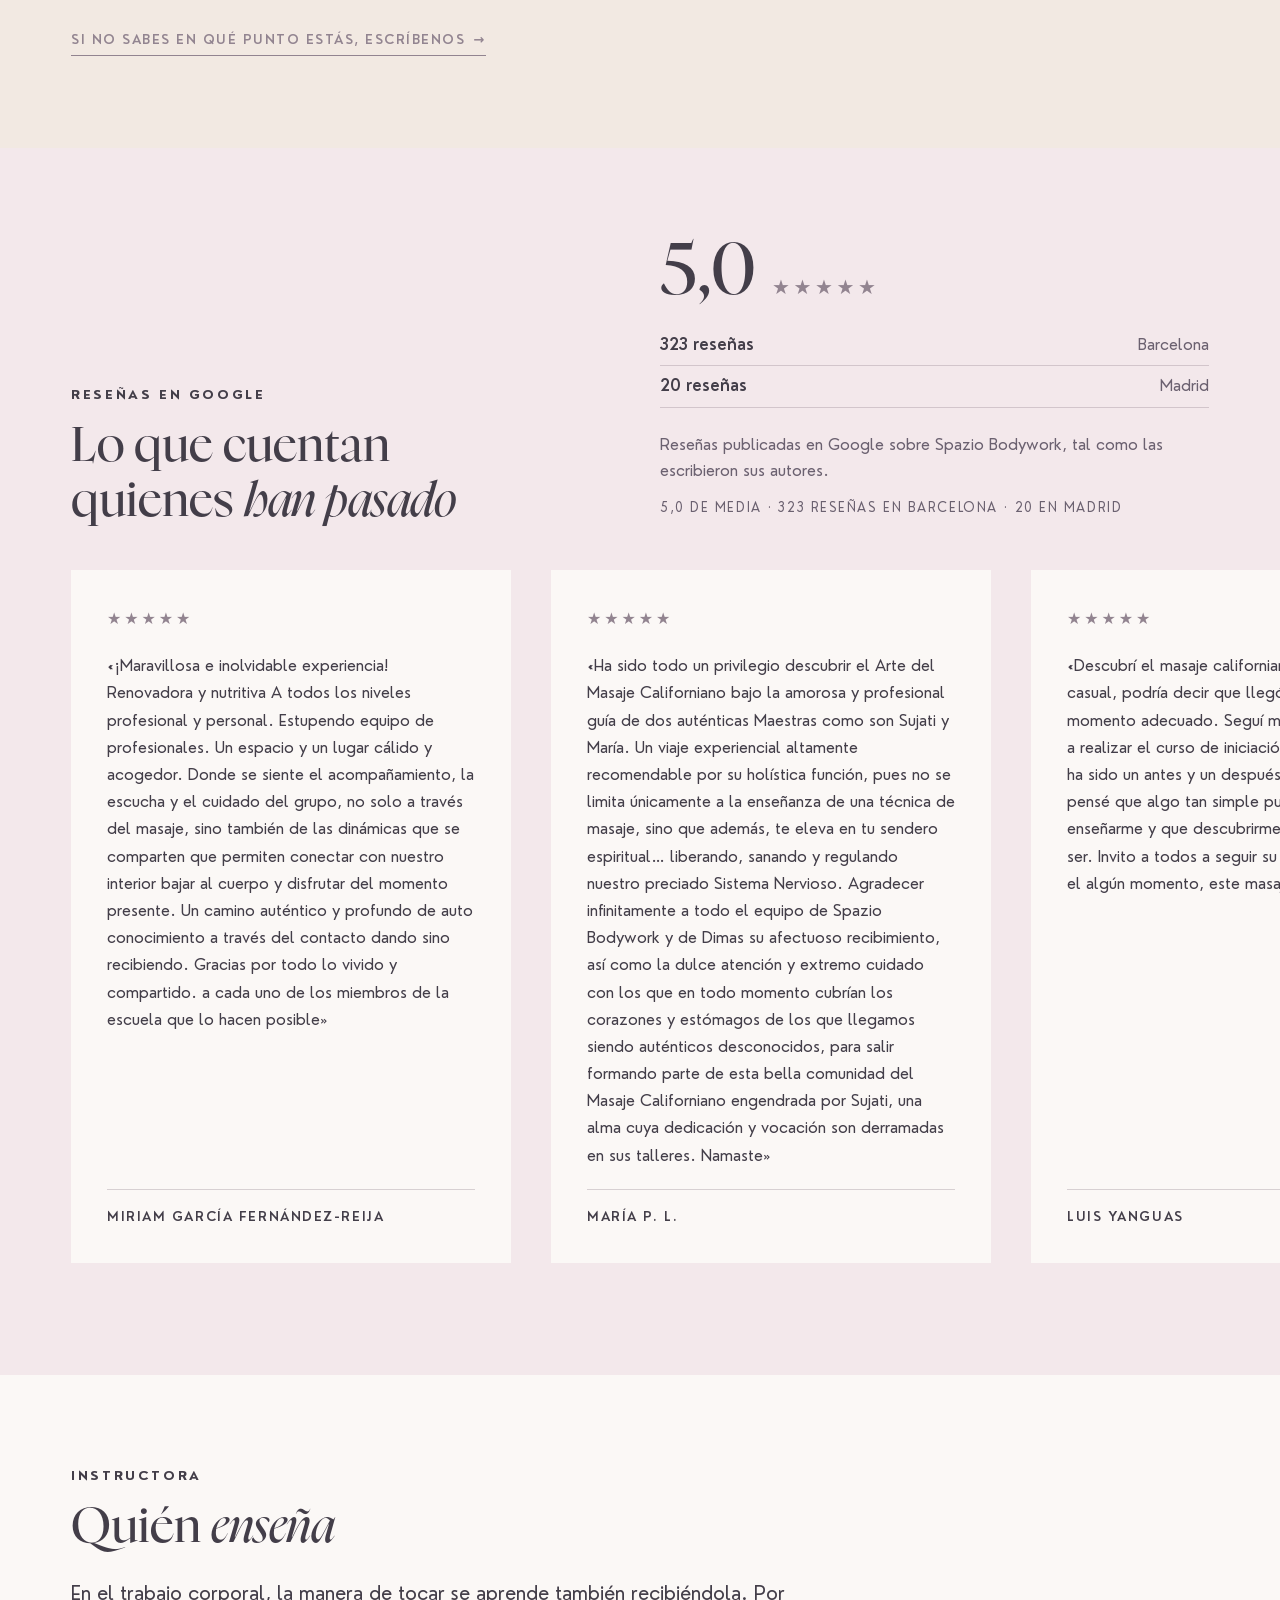
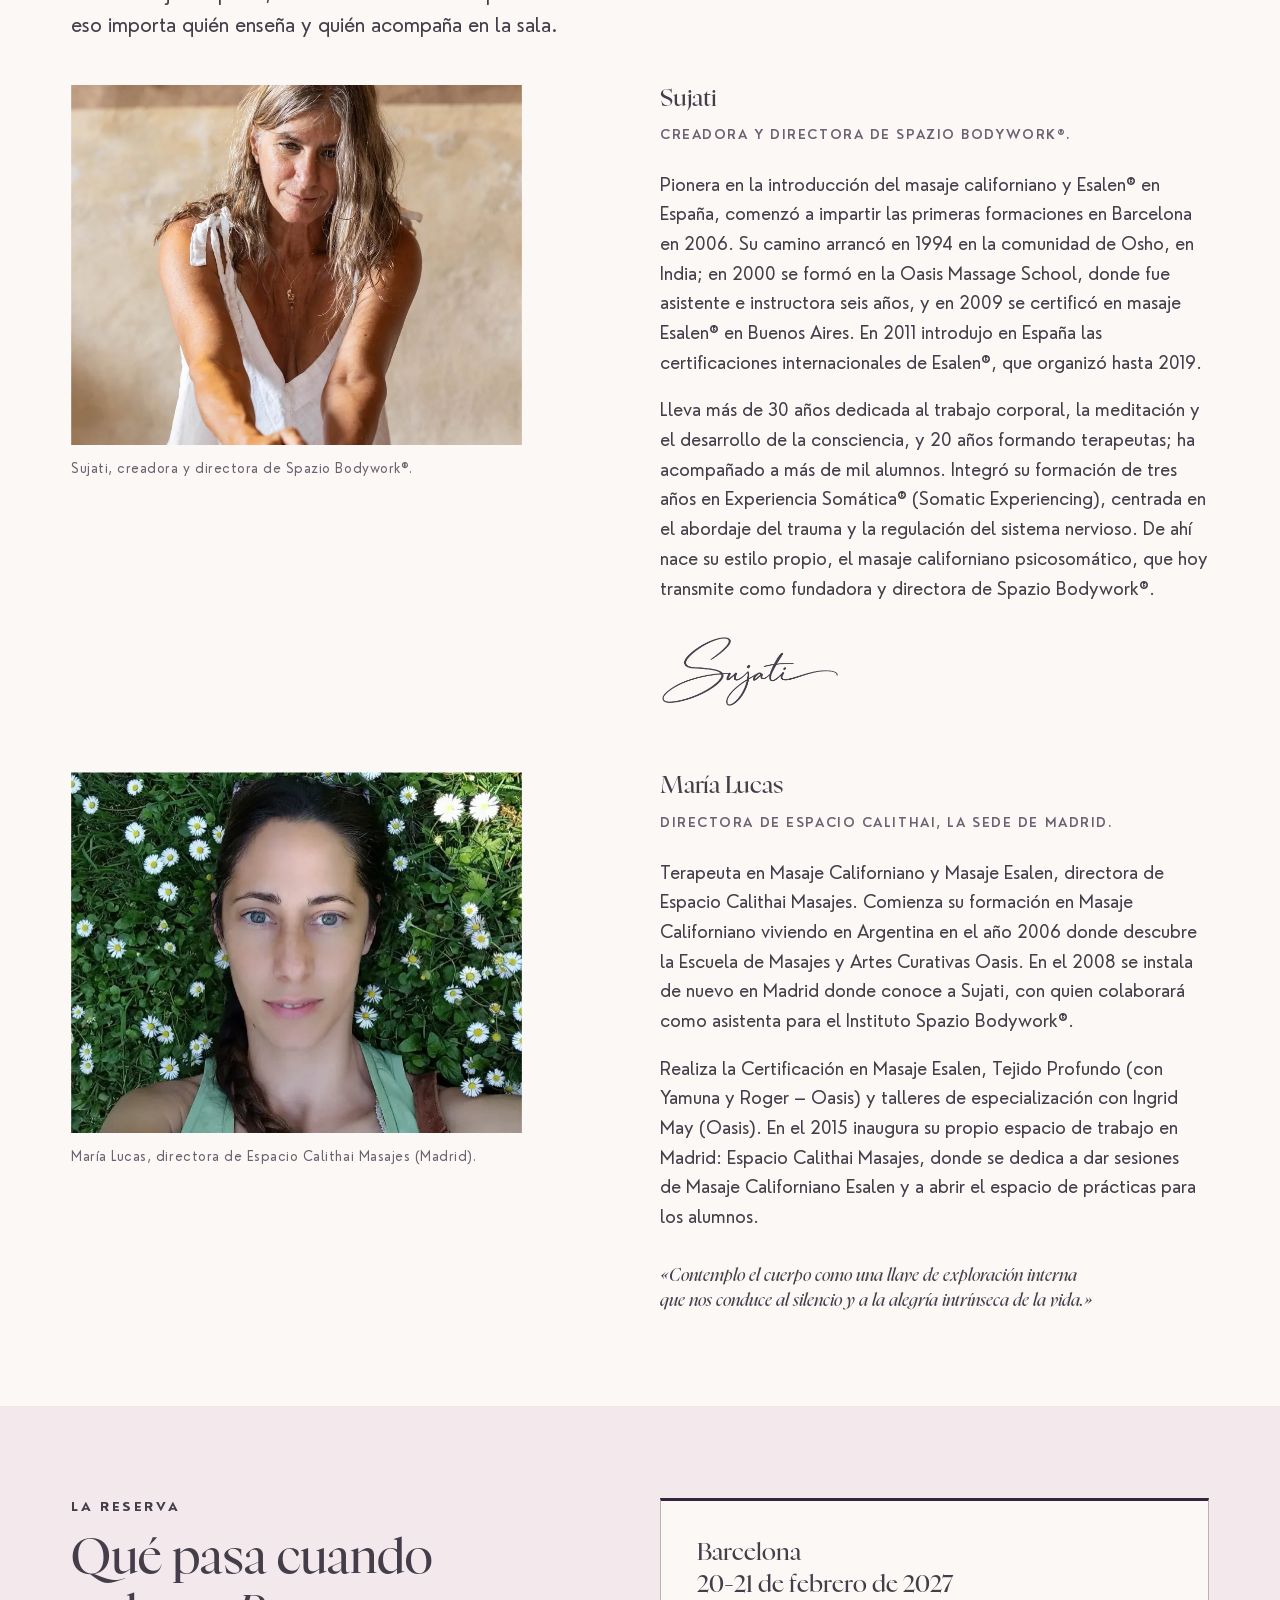
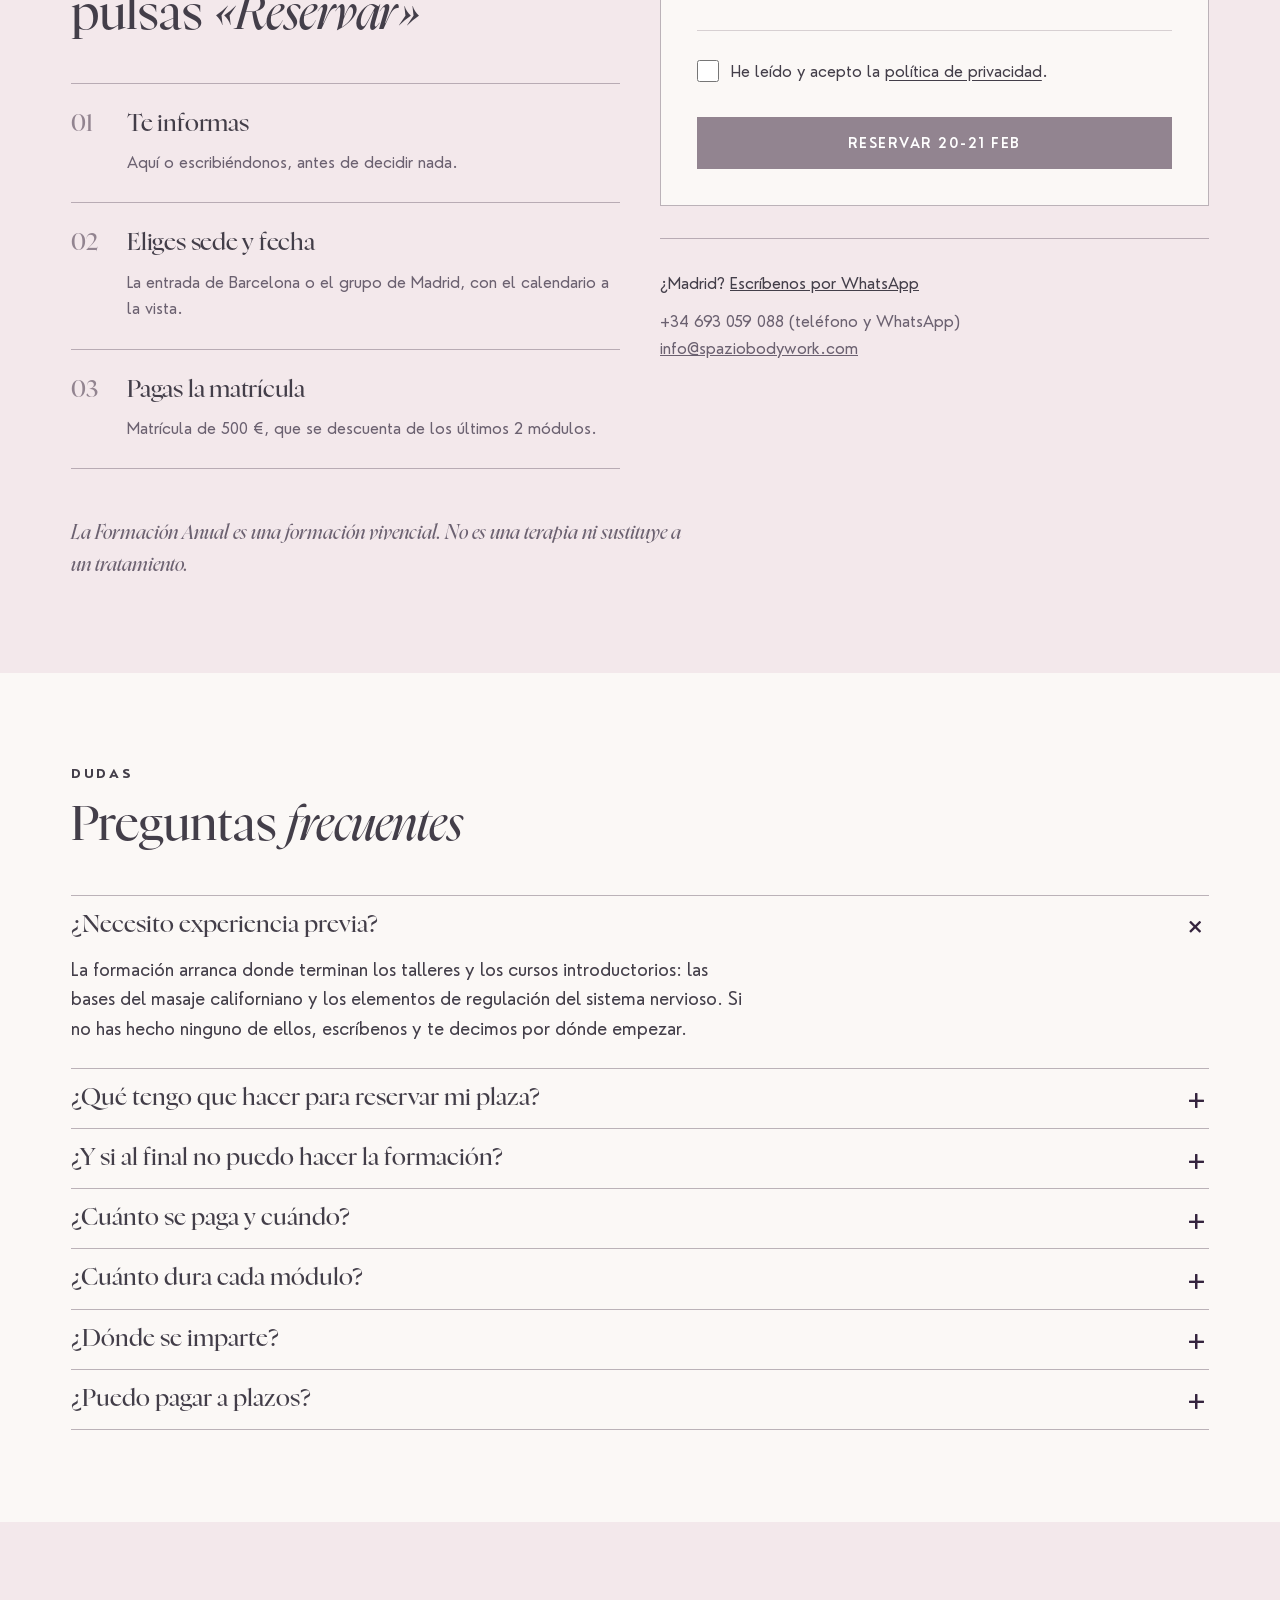
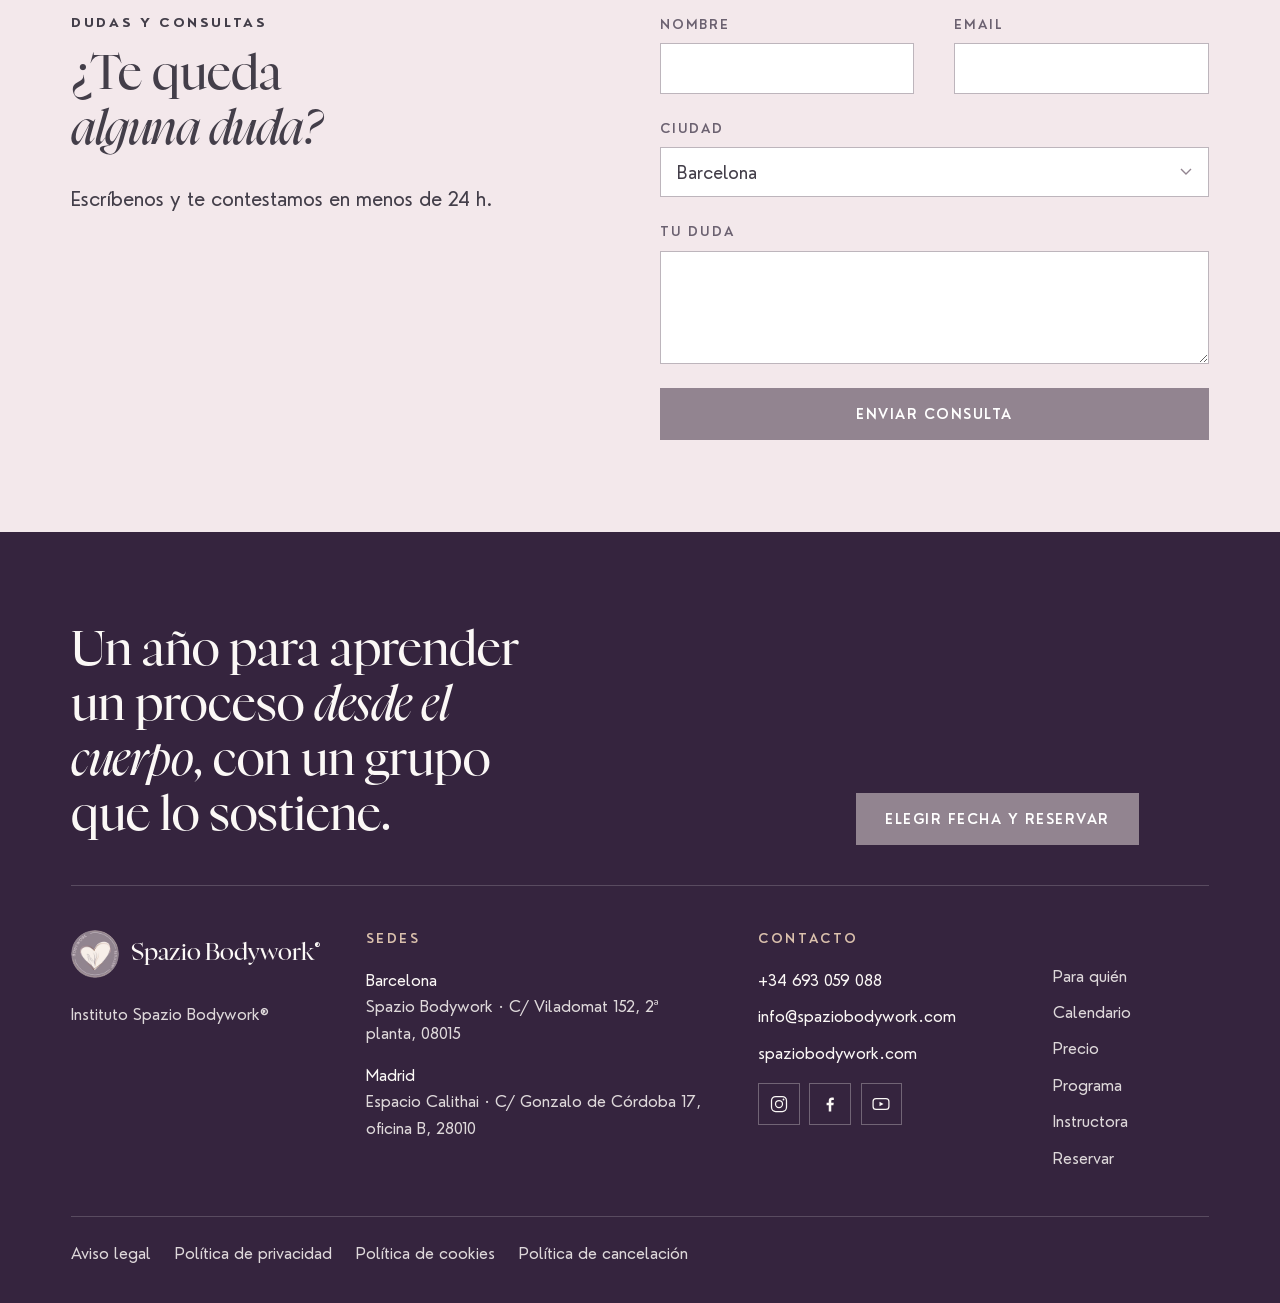
==== commit c58eca48: "Formacion Anual: la tarjeta de inmersion sin precio" ====
--- a/formacion-anual/index.html
+++ b/formacion-anual/index.html
@@ -294,7 +294,7 @@
         </li>
         <li>
           <h3>Inmersión en la Esencia</h3>
-          <p>Un fin de semana de práctica viva: dos días para incorporar los fundamentos del masaje californiano. 250&nbsp;€ el fin de semana completo.</p>
+          <p>Un fin de semana de práctica viva: dos días para incorporar los fundamentos del masaje californiano.</p>
         </li>
         <li class="is-here">
           <span class="here-tag">Estás aquí</span>
